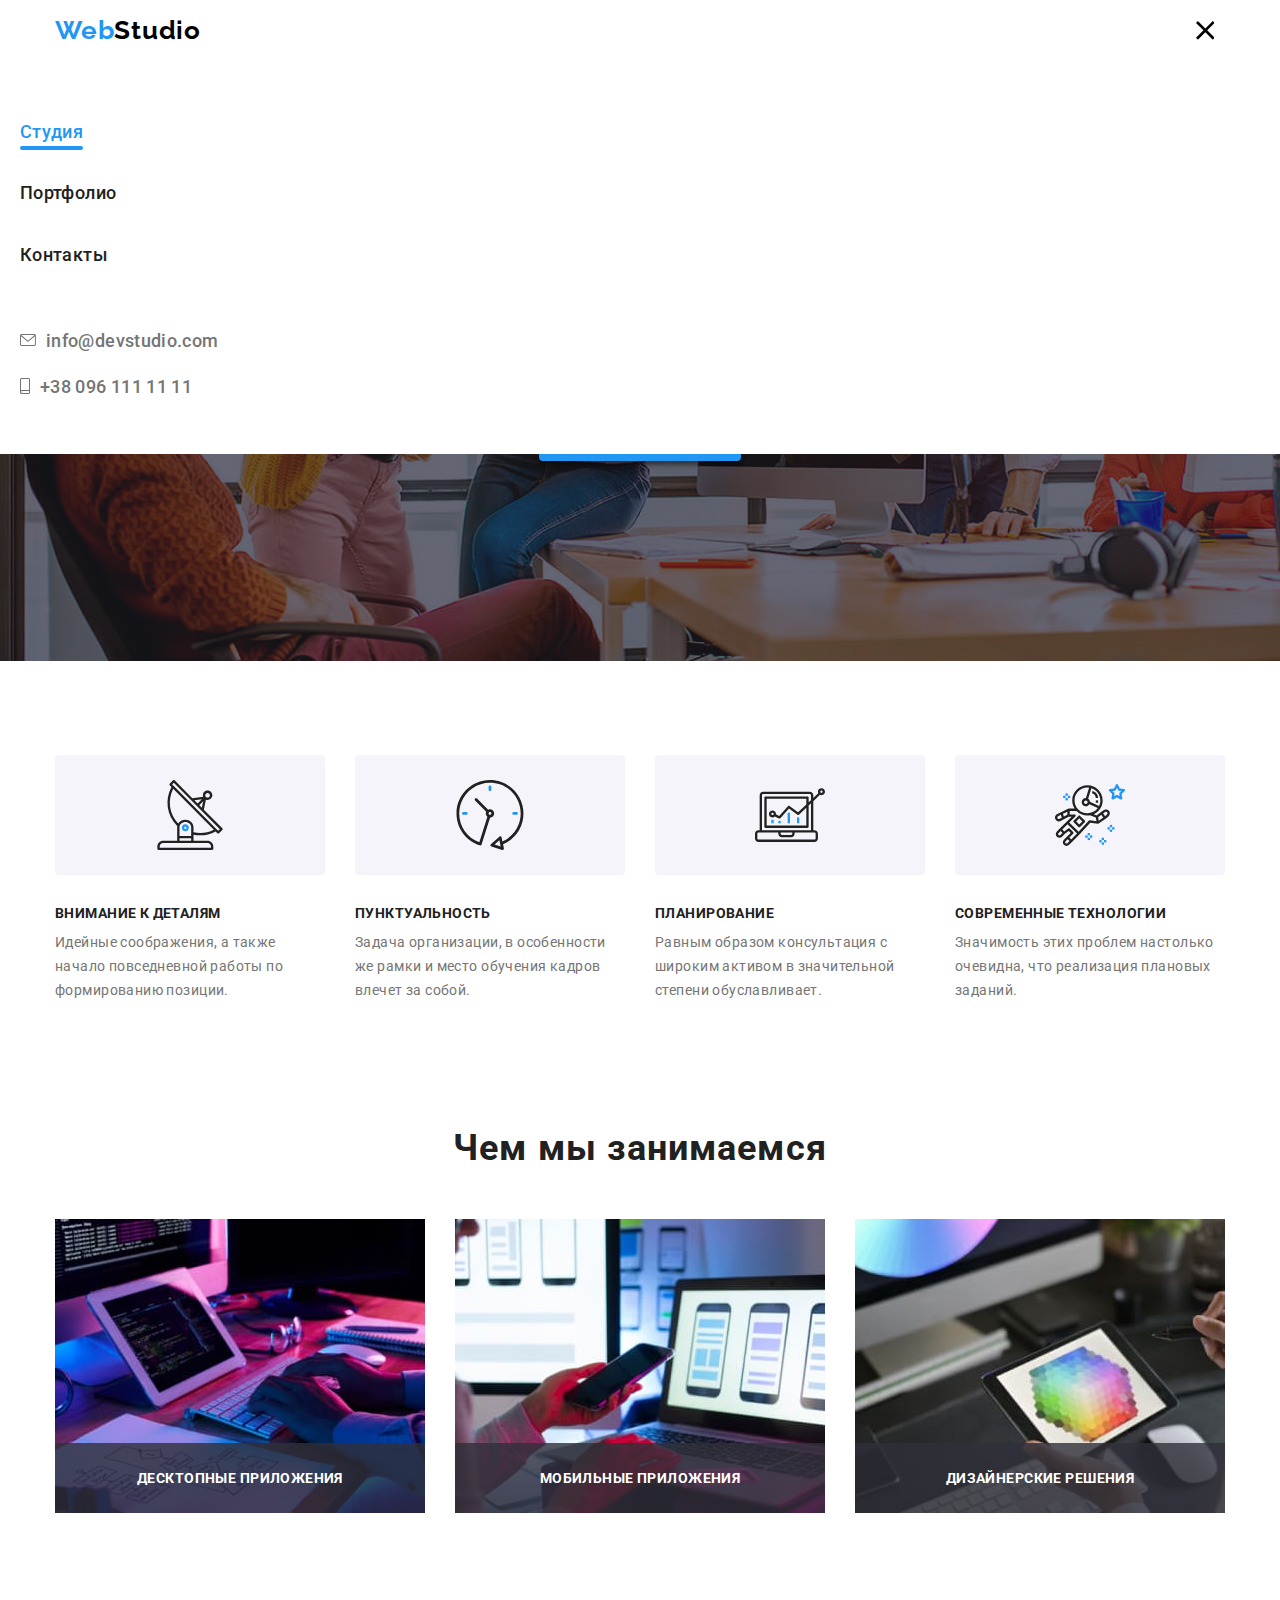
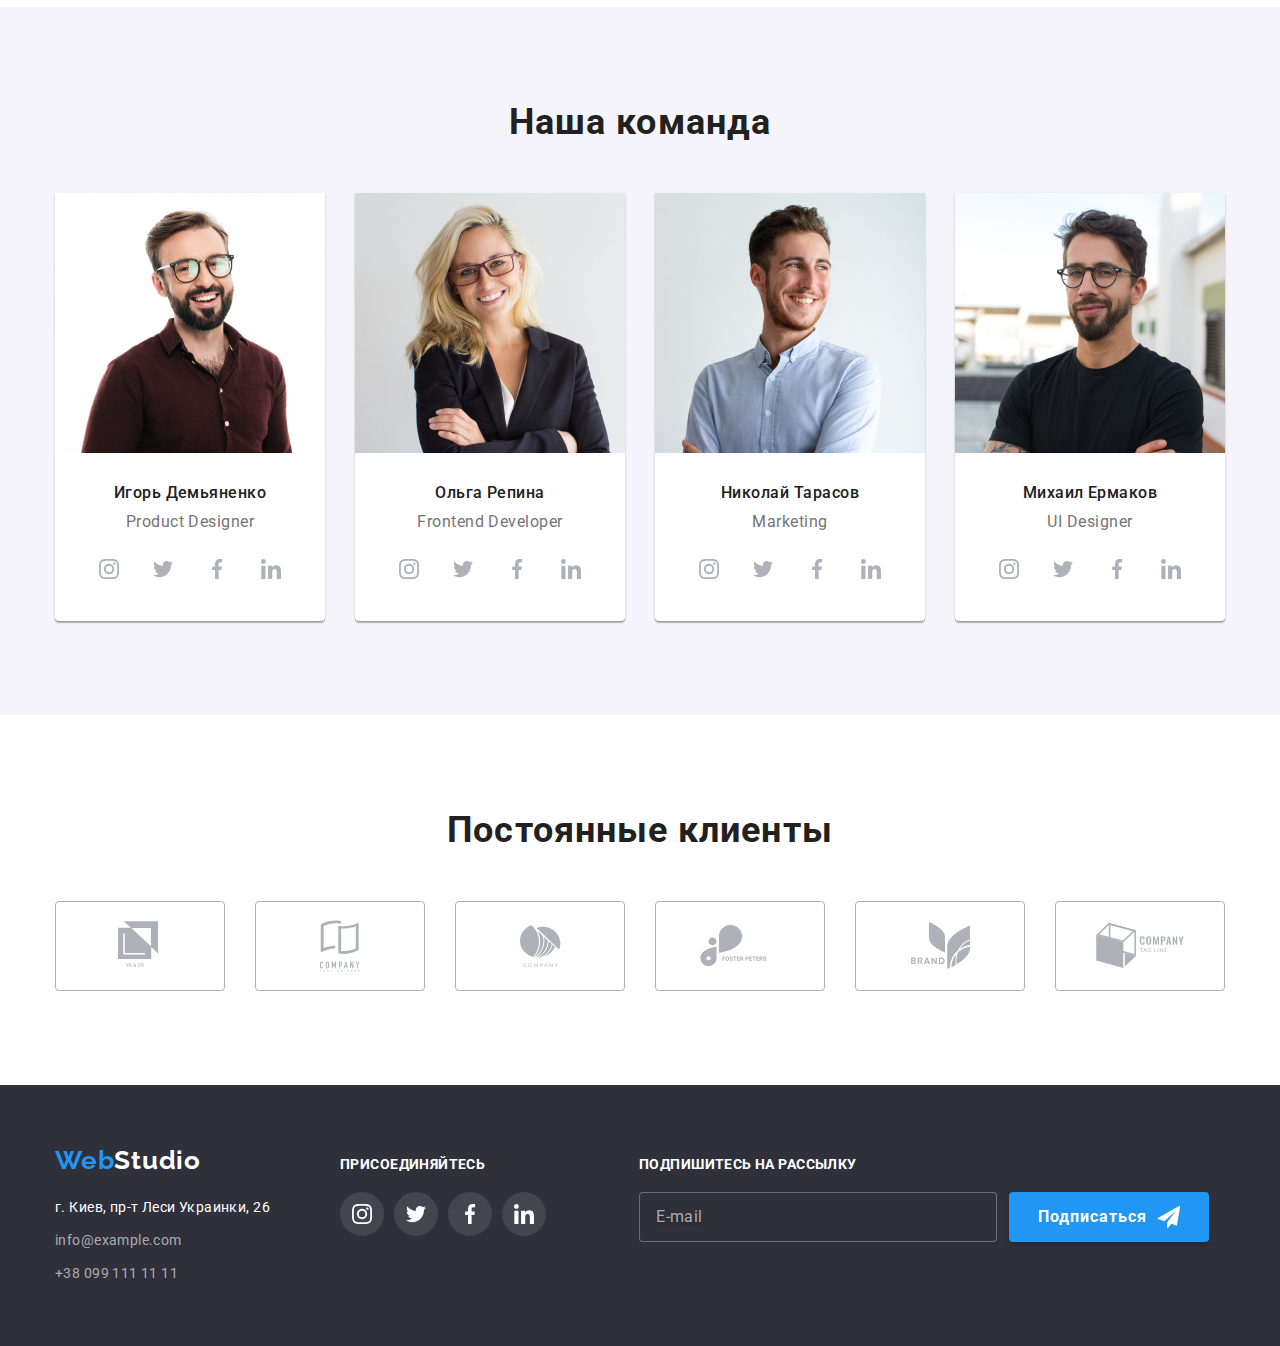
==== index.html @ 1962e3d7 "добавляет стили портфолио" ====
<!DOCTYPE html>
<html lang="ru">
<head>
    <meta charset="UTF-8">
    <meta name="viewport" content="width=device-width, initial-scale=1.0">
    <title>Студия</title>
    <link rel="stylesheet" href="https://cdnjs.cloudflare.com/ajax/libs/modern-normalize/1.0.0/modern-normalize.css">
    <link 
        href="https://fonts.googleapis.com/css2?family=Raleway:wght@700&family=Roboto:wght@400;500;700;900&display=swap" 
        rel="stylesheet">
    <link rel="stylesheet" href="./css/main.min.css">
</head>
<body>
    <!--HEADER-->
    <header class="header">
        <div class="container">
            <nav class="navigation">
                <a class="logo header__link link" href="./index.html" aria-label="WebStudio" lang="en">Web<span class="logo--reverse">Studio</span></a>
                <button type="button" class="header__menu-button is-open" aria-expanded="false" data-menu-button>
                    <svg class="menu-button__svg" aria-label="переключатель мобильного меню">
                        <use class="icon-menu" href="./images/svg/sprite.svg#icon-envelope"> </use>
                        <use class="icon-cross" href="./images/svg/sprite.svg#icon-vector"> </use>
                    </svg>
                </button>
                <div class="header__menu-container is-open" data-menu>
                    <ul class="navigation__list list">
                        <li class="navigation__list-item">
                            <a class="navigation__list-link header__link link active-page" href="./index.html">Студия</a>
                        </li>
                        <li class="navigation__list-item">
                            <a class="navigation__list-link header__link link" href="./portfolio.html">Портфолио</a>
                        </li>
                        <li class="navigation__list-item">
                            <a class="navigation__list-link header__link link" href="">Контакты</a>
                        </li>
                    </ul>
                    <ul class="contact-list list">
                        <li class="contact-list__item">
                            <a class="contact-list__link header__link link"                                    
                            href="mailto:info@devstudio.com"> 
                                <svg class="contact-list__svg contact-list__svg--envelope">
                                    <use href="./images/svg/sprite.svg#icon-envelope"> </use>
                                </svg> 
                            info@devstudio.com</a>  
                        </li>
                        <li class="contact-list__item">
                            <a class="contact-list__link header__link link" 
                            href="tel:+380961111111">
                                <svg class="contact-list__svg contact-list__svg--smartphone">
                                    <use href="./images/svg/sprite.svg#icon-smartphone"> </use>
                                </svg>
                            +38 096 111 11 11</a>
                        </li>
                    </ul>    
                </div>
            </nav>
       
        </div>           
    </header>
    <main>
        <!--HERO-->
        <section class="hero">
                <h1 class="hero__title">ЭФФЕКТИВНЫЕ РЕШЕНИЯ <br> ДЛЯ ВАШЕГО БИЗНЕСА</h1>
                <button class="modal-button" type="button" data-modal-open>Заказать услугу</button>
        </section>
        <!--COMPANY ADVANTAGES-->
        <section class="advantages">
            <div class="container">
                <h2 class="section-title visually-hidden">Преимущества компании</h2>
                <ul class="advantages__list list">
                    <li class="advantages__list-item">
                        <h3 class="advantages__list-subtitle advantages__list-subtitle--details">ВНИМАНИЕ К ДЕТАЛЯМ</h3>
                        <p class="advantages__list-description">Идейные соображения, а также начало повседневной работы по формированию позиции.</p>
                    </li>                          
                    <li class="advantages__list-item">
                        <h3 class="advantages__list-subtitle advantages__list-subtitle--punctuality">ПУНКТУАЛЬНОСТЬ</h3>
                        <p class="advantages__list-description">Задача организации, в особенности же рамки и место обучения кадров влечет за собой.</p>
                    </li>
                    <li class="advantages__list-item">
                        <h3 class="advantages__list-subtitle advantages__list-subtitle--planning">ПЛАНИРОВАНИЕ</h3>
                        <p class="advantages__list-description">Равным образом консультация с широким активом в значительной степени обуславливает.</p>
                    </li>
                    <li class="advantages__list-item">
                        <h3 class="advantages__list-subtitle advantages__list-subtitle--technologies">СОВРЕМЕННЫЕ ТЕХНОЛОГИИ</h3>
                        <p class="advantages__list-description">Значимость этих проблем настолько очевидна, что реализация плановых заданий.</p>
                    </li>
                </ul>
            </div>
        </section>
        <!--COMPANY SERVICES-->
        <section class="services">
            <div class="container">
                <h2 class="section-title">Чем мы занимаемся</h2>
                <ul class="services__list list">
                    <li class="services__list-item"> 
                        <img class="services__list-image" src="./images/services/service1.jpg" width="370" height="294" alt="руки разработчика, работающего за компьютером">
                        <div class="services__list-overlay">
                            <h3 class="services__list-overlay-title">Десктопные приложения</h3>
                        </div>
                    </li>
                    <li class="services__list-item">
                        <img class="services__list-image" src="./images/services/service2.jpg" width="370" height="294" alt="руки веб дизайнера пользовательских интерфейсов, работающего над приложением для смартфонов">
                        <div class="services__list-overlay">
                            <h3 class="services__list-overlay-title">Мобильные приложения</h3>
                        </div>
                    </li>
                    <li class="services__list-item">
                        <img class="services__list-image" src="./images/services/service3.jpg" width="370" height="294" alt="руки веб дизайнера, работающего с графикой">
                        <div class="services__list-overlay">
                            <h3 class="services__list-overlay-title">Дизайнерские решения</h3>
                        </div>
                    </li>
                </ul>
            </div>
        </section>
        <!--COMPANY TEAM-->
        <section class="team">
            <div class="container">
                <h2 class="section-title">Наша команда</h2>
                <ul class="team__list list">
                    <li class="team__list-item">
                        <picture>
                            <source srcset="./images/team/team-1-desktop.jpg 1x, ./images/team/team-1-desktop@2x.jpg 2x" media="(min-width: 1200px)">
                            <source srcset="./images/team/team-1-tablet.jpg 1x, ./images/team/team-1-tablet@2x.jpg 2x" media="(min-width: 768px)">
                            <source srcset="./images/team/team-1-mobile.jpg 1x, ./images/team/team-1-mobile@2x.jpg 2x" media="(min-width: 320px)">
                            <img src="./images/team/team-1-mobile.jpg" alt="фото продакт дизайнера" class="team__list-image">
                        </picture>                   
                        <div class="team__list-content">
                            <h3 class="team__list-subtitle">Игорь Демьяненко</h3>
                            <p class="team__list-description" lang="en">Product Designer</p>
                        <ul class="social-list list">
                            <li class="social-list__item">
                                <a class="social-list__link" href="">
                                    <svg class="social-list__svg">
                                        <use href="./images/svg/sprite.svg#icon-instagram"></use>
                                    </svg>
                                </a>
                            </li>
                            <li class="social-list__item">
                                <a class="social-list__link" href="">
                                    <svg class="social-list__svg">
                                        <use href="./images/svg/sprite.svg#icon-twitter"></use>
                                    </svg>
                                </a>
                            </li>
                            <li class="social-list__item">
                                <a class="social-list__link" href="">
                                    <svg class="social-list__svg">
                                        <use href="./images/svg/sprite.svg#icon-facebook"></use>
                                    </svg>
                                </a>
                            </li>
                            <li class="social-list__item">
                                <a class="social-list__link" href="">
                                    <svg class="social-list__svg">
                                        <use href="./images/svg/sprite.svg#icon-linkedin"></use>
                                    </svg>
                                </a>
                            </li>
                        </ul>
                        </div>
                    </li>
                    <li class="team__list-item">
                        <picture>
                            <source srcset="./images/team/team-2-desktop.jpg 1x, ./images/team/team-2-desktop@2x.jpg 2x" media="(min-width: 1200px)">
                            <source srcset="./images/team/team-2-tablet.jpg 1x, ./images/team/team-2-tablet@2x.jpg 2x" media="(min-width: 768px)">
                            <source srcset="./images/team/team-2-mobile.jpg 1x, ./images/team/team-2-mobile@2x.jpg 2x" media="(min-width: 320px)">
                            <img src="./images/team/team-2-mobile.jpg" alt="фото фронтенд разработчика" class="team__list-image">
                        </picture>
                        <div class="team__list-content">
                            <h3 class="team__list-subtitle">Ольга Репина</h3>
                            <p class="team__list-description" lang="en">Frontend Developer</p>
                            <ul class="social-list list">
                                <li class="social-list__item">
                                    <a class="social-list__link" href="">
                                        <svg class="social-list__svg">
                                            <use href="./images/svg/sprite.svg#icon-instagram"></use>
                                        </svg>
                                    </a>
                                </li>
                                <li class="social-list__item">
                                    <a class="social-list__link" href="">
                                        <svg class="social-list__svg">
                                            <use href="./images/svg/sprite.svg#icon-twitter"></use>
                                        </svg>
                                    </a>
                                </li>
                                <li class="social-list__item">
                                    <a class="social-list__link" href="">
                                        <svg class="social-list__svg">
                                            <use href="./images/svg/sprite.svg#icon-facebook"></use>
                                        </svg>
                                    </a>
                                </li>
                                <li class="social-list__item">
                                    <a class="social-list__link" href="">
                                        <svg class="social-list__svg">
                                            <use href="./images/svg/sprite.svg#icon-linkedin"></use>
                                        </svg>
                                    </a>
                                </li>
                            </ul>
                        </div>
                    </li>
                    <li class="team__list-item">
                        <picture>
                            <source srcset="./images/team/team-3-desktop.jpg 1x, ./images/team/team-3-desktop@2x.jpg 2x" media="(min-width: 1200px)">
                            <source srcset="./images/team/team-3-tablet.jpg 1x, ./images/team/team-3-tablet@2x.jpg 2x" media="(min-width: 768px)">
                            <source srcset="./images/team/team-3-mobile.jpg 1x, ./images/team/team-3-mobile@2x.jpg 2x" media="(min-width: 320px)">
                            <img src="./images/team/team-3-mobile.jpg" alt="фото маркетолога" class="team__list-image">
                        </picture>
                        <div class="team__list-content">
                            <h3 class="team__list-subtitle">Николай Тарасов</h3>
                            <p class="team__list-description" lang="en">Marketing</p>
                            <ul class="social-list list">
                                <li class="social-list__item">
                                    <a class="social-list__link" href="">
                                        <svg class="social-list__svg">
                                            <use href="./images/svg/sprite.svg#icon-instagram"></use>
                                        </svg>
                                    </a>
                                </li>
                                <li class="social-list__item">
                                    <a class="social-list__link" href="">
                                        <svg class="social-list__svg">
                                            <use href="./images/svg/sprite.svg#icon-twitter"></use>
                                        </svg>
                                    </a>
                                </li>
                                <li class="social-list__item">
                                    <a class="social-list__link" href="">
                                        <svg class="social-list__svg">
                                            <use href="./images/svg/sprite.svg#icon-facebook"></use>
                                        </svg>
                                    </a>
                                </li>
                                <li class="social-list__item">
                                    <a class="social-list__link" href="">
                                        <svg class="social-list__svg">
                                            <use href="./images/svg/sprite.svg#icon-linkedin"></use>
                                        </svg>
                                    </a>
                                </li>
                            </ul>
                    </div>
                    </li>
                    <li class="team__list-item">
                        <picture>
                            <source srcset="./images/team/team-4-desktop.jpg 1x, ./images/team/team-4-desktop@2x.jpg 2x" media="(min-width: 1200px)">
                            <source srcset="./images/team/team-4-tablet.jpg 1x, ./images/team/team-4-tablet@2x.jpg 2x" media="(min-width: 768px)">
                            <source srcset="./images/team/team-4-mobile.jpg 1x, ./images/team/team-4-mobile@2x.jpg 2x" media="(min-width: 320px)">
                            <img src="./images/team/team-4-mobile.jpg" alt="фото дизайнера пользовательских интерфейсов" class="team__list-image">
                        </picture>
                        <div class="team__list-content">
                            <h3 class="team__list-subtitle">Михаил Ермаков</h3>
                            <p class="team__list-description" lang="en">UI Designer</p>
                            <ul class="social-list list">
                                <li class="social-list__item">
                                    <a class="social-list__link" href="">
                                        <svg class="social-list__svg">
                                            <use href="./images/svg/sprite.svg#icon-instagram"></use>
                                        </svg>
                                    </a>
                                </li>
                                <li class="social-list__item">
                                    <a class="social-list__link" href="">
                                        <svg class="social-list__svg">
                                            <use href="./images/svg/sprite.svg#icon-twitter"></use>
                                        </svg>
                                    </a>
                                </li>
                                <li class="social-list__item">
                                    <a class="social-list__link" href="">
                                        <svg class="social-list__svg">
                                            <use href="./images/svg/sprite.svg#icon-facebook"></use>
                                        </svg>
                                    </a>
                                </li>
                                <li class="social-list__item">
                                    <a class="social-list__link" href="">
                                        <svg class="social-list__svg">
                                            <use href="./images/svg/sprite.svg#icon-linkedin"></use>
                                        </svg>
                                    </a>
                                </li>
                            </ul>
                        </div>
                    </li>
                </ul>
            </div>      
        </section>
        <section class="clients">
            <div class="container">
                <h2 class="section-title">Постоянные клиенты</h2>
                <ul class="clients__list list">
                    <li class="clients__list-item">
                        <a class="clients__list-link" href="">
                            <svg class="clients__list-svg clients__list-svg--logo-1">
                                <use href="./images/svg/sprite.svg#icon-logo-1"></use>
                            </svg>
                        </a>
                    </li>
                    <li class="clients__list-item">
                        <a class="clients__list-link" href="">
                            <svg class="clients__list-svg clients__list-svg--logo-2">
                                <use href="./images/svg/sprite.svg#icon-logo-2"></use>
                            </svg>
                        </a>
                    </li>
                    <li class="clients__list-item">
                        <a class="clients__list-link" href="">
                            <svg class="clients__list-svg clients__list-svg--logo-3">
                                <use href="./images/svg/sprite.svg#icon-logo-3"></use>
                            </svg>
                        </a>
                    </li>
                    <li class="clients__list-item">
                        <a class="clients__list-link" href="">
                            <svg class="clients__list-svg clients__list-svg--logo-4">
                                <use href="./images/svg/sprite.svg#icon-logo-4"></use>
                            </svg>
                        </a>
                    </li>
                    <li class="clients__list-item">
                        <a class="clients__list-link" href="">
                            <svg class="clients__list-svg clients__list-svg--logo-5">
                                <use href="./images/svg/sprite.svg#icon-logo-5"></use>
                            </svg>
                        </a>
                    </li>
                    <li class="clients__list-item">
                        <a class="clients__list-link" href="">
                            <svg class="clients__list-svg clients__list-svg--logo-6">
                                <use href="./images/svg/sprite.svg#icon-logo-6"></use>
                            </svg>
                        </a>
                    </li>
                </ul>
            </div>
        </section>
    </main>
    <!--FOOTER-->
    <footer class="footer">
        <div class="container">
            <div class="tablet-wrapper">
                <div class="address-wrapper"> 
                    <a class="logo link" href="./index.html" aria-label="WebStudio" lang="en">Web<span class="logo--reverse">Studio</span></a>
                    <address class="address">
                        <a class="address__item address__item--place link" href="https://goo.gl/maps/fexX8swV8cYwK8N79" target="blank">г. Киев, пр-т Леси Украинки, 26</a>
                        <a class="address__item address__item--contact link" href="mailto:info@example.com">info@example.com</a>
                        <a class="address__item address__item--contact link" href="+380991111111">+38 099 111 11 11</a>
                    </address>
                </div>
                <div class="join-us">
                    <b class="join-us__slogan">Присоединяйтесь</b>
                    <ul class="social-list list">
                        <li class="social-list__item">
                            <a class="social-list__link" href="">
                                <svg class="social-list__svg">
                                    <use href="./images/svg/sprite.svg#icon-instagram"></use>
                                </svg>
                            </a>
                        </li>
                        <li class="social-list__item">
                            <a class="social-list__link" href="">
                                <svg class="social-list__svg">
                                    <use href="./images/svg/sprite.svg#icon-twitter"></use>
                                </svg>
                            </a>
                        </li>
                        <li class="social-list__item">
                                <a class="social-list__link" href="">
                                    <svg class="social-list__svg">
                                        <use href="./images/svg/sprite.svg#icon-facebook"></use>
                                    </svg>
                                </a>
                        </li>
                        <li class="social-list__item">
                            <a class="social-list__link" href="">
                                <svg class="social-list__svg">
                                    <use href="./images/svg/sprite.svg#icon-linkedin"></use>
                                </svg>
                            </a>
                        </li>
                    </ul>
                </div>
            </div>
            <div class="submit">
                <b class="submit__slogan">Подпишитесь на рассылку</b>
                <form class="submit__form" action="#">
                    <input class="submit__email" type="email" name="user-email" placeholder="E-mail">
                    <button class="submit__button" type="submit">Подписаться
                            <svg class="submit__svg">
                                <use href="./images/svg/sprite.svg#icon-send"></use>
                            </svg>
                    </button>
                </form>
            </div>
        </div>
    </footer>

    <!--MODAL-->
    <div class="backdrop is-hidden" data-modal>
        <div class="modal">
            <button type="button" class="close-button" data-modal-close>
                <svg class="close-button__svg"> 
                    <use href="./images/svg/sprite.svg#icon-vector"> </use>
                </svg>
            </button>
            <div class="modal-wrapper">
                <h2 class="modal-slogan">Оставьте свои данные, мы вам перезвоним</h2>
                <form action="#" method="GET" class="modal-form">
                    <label class="modal-form__label" for="name">Имя</label>
                    <div class="modal-form__container">
                        <input class="modal-form__input" type="text" name="user-name" id="name" minlength="2">
                         <svg class="modal-form__svg">
                            <use href="./images/svg/sprite.svg#icon-person-black"></use>
                        </svg>
                    </div>
    
                    <label class="modal-form__label" for="tel">Телефон</label>
                    <div class="modal-form__container">
                        <input class="modal-form__input" type="tel" name="user-phone" id="tel">
                        <svg class="modal-form__svg">
                            <use href="./images/svg/sprite.svg#icon-phone-black"></use>
                        </svg>
                    </div>
    
                    <label class="modal-form__label" for="email">Почта</label>
                    <div class="modal-form__container">
                        <input class="modal-form__input" type="email" name="user-email" id="email">
                        <svg class="modal-form__svg">
                            <use href="./images/svg/sprite.svg#icon-email-black"></use>
                        </svg>
                    </div>   
    
                    <label class="modal-form__label" for="comment">Комментарий</label>
                    <textarea class="modal-form__comment" name="user-comment" id="comment" placeholder="Введите текст"></textarea>
                   
                    <div class="modal-form__policy">
                        <input class="modal-form__checkbox visually-hidden" type="checkbox" name="user-policy" value="accept-policy" id="accept-policy">
                        <label class="modal-form__checkbox-label" for="accept-policy">Соглашаюсь с рассылкой и принимаю <a class="modal-form__conditions" href="">Условия договора</a></label>
                        <button class="modal-button" type="submit">Отправить</button>
                    </div>
                </form>    
            </div>         
        </div>
    </div>
    <script src="./js/modal.js"></script>
    <script src="./js/menu.js"></script>
</body>
</html>
---- css/main.min.css ----
.social-list,.social-list__link,.close-button,.services__list-overlay,.clients__list,.clients__list-link{display:-webkit-box;display:-ms-flexbox;display:flex;-webkit-box-pack:center;-ms-flex-pack:center;justify-content:center}*,*::before,*::after{margin:0;padding:0}body{font-family:'Roboto', sans-serif}.list{list-style:none}.link{text-decoration:none}.address{font-style:normal}img{display:block;max-width:100%;height:auto}.container{padding:0 15px;margin:0 auto}@media screen and (min-width: 480px){.container{width:480px}}@media screen and (min-width: 768px){.container{width:768px}}@media screen and (min-width: 1200px){.container{width:1200px}}.visually-hidden{position:absolute !important;clip:rect(1px 1px 1px 1px);clip:rect(1px, 1px, 1px, 1px);padding:0 !important;border:0 !important;height:1px !important;width:1px !important;overflow:hidden}.logo{display:block;font-family:"Raleway",sans-serif;font-style:normal;font-weight:700;font-size:26px;line-height:1.192;letter-spacing:.03em;color:#2196F3}.header .logo{margin-right:93px}.header .logo--reverse{color:#000}.footer .logo{margin-bottom:20px}.footer .logo--reverse{color:#fff}.section-title{margin-bottom:50px;font-weight:700;font-size:28px;line-height:1.178;letter-spacing:.03em;text-align:center;color:#212121}@media screen and (min-width: 1200px){.section-title{font-weight:700;font-size:36px;line-height:1.167;letter-spacing:.03em}}.header{position:relative}.header__link{padding:15px 0}.navigation{display:-webkit-box;display:-ms-flexbox;display:flex;-ms-flex-line-pack:center;align-content:center;-webkit-box-pack:justify;-ms-flex-pack:justify;justify-content:space-between}.navigation__list{display:block;margin-right:auto;margin-left:auto;width:480 px;margin-bottom:60px}.navigation__list-link{font-weight:500;font-size:18px;line-height:1.167;letter-spacing:.02em;color:#212121;-webkit-transition:color 250ms cubic-bezier(0.4, 0, 0.2, 1);transition:color 250ms cubic-bezier(0.4, 0, 0.2, 1)}.navigation__list-link:hover,.navigation__list-link:focus{color:#2196F3}.navigation__list-item:not(:last-child){margin-bottom:40px}.header__menu-button{display:-webkit-inline-box;display:-ms-inline-flexbox;display:inline-flex;-ms-flex-item-align:center;align-self:center;-webkit-box-align:center;-ms-flex-align:center;align-items:center;-webkit-box-pack:center;-ms-flex-pack:center;justify-content:center;width:40px;height:40px;border:none;background-color:#fff;cursor:pointer}.menu-button__svg{width:18.67px;height:18.67px;fill:#000}.header__menu-button:focus .menu-button__svg,.header__menu-button:hover .menu-button__svg{fill:#2196F3}.header__menu-button .icon-cross{display:none}.header__menu-button.is-open .icon-cross{display:block}.header__menu-button.is-open .icon-menu{display:none}.header__menu-container{display:none;position:absolute;top:100%;left:0;padding:60px 20px;width:100%;height:393px;background-color:#fff}.header__menu-container.is-open{display:block}.active-page{position:relative;color:#2196F3}.header .active-page{padding-bottom:8px}.active-page::after{position:absolute;bottom:0;content:"";display:block;-ms-flex-item-align:center;-ms-grid-row-align:center;align-self:center;width:100%;height:4px;background-color:#2196F3;border-radius:4px}.contact-list__link{display:-webkit-box;display:-ms-flexbox;display:flex;-webkit-box-align:center;-ms-flex-align:center;align-items:center;height:16px;font-weight:500;font-size:18px;line-height:1.167;letter-spacing:.02em;color:#757575;-webkit-transition:color 250ms cubic-bezier(0.4, 0, 0.2, 1);transition:color 250ms cubic-bezier(0.4, 0, 0.2, 1)}.contact-list__link:hover,.contact-list__link:focus{color:#2196F3}.contact-list__svg{margin-right:10px;fill:#757575;-webkit-transition:fill 250ms cubic-bezier(0.4, 0, 0.2, 1);transition:fill 250ms cubic-bezier(0.4, 0, 0.2, 1)}.contact-list-link:hover .contact-list__svg,.contact-list-link:focus .contact-list__svg{fill:#2196F3}.contact-list__svg--envelope{width:16px;height:12px}.contact-list__svg--smartphone{width:10px;height:16px}.contact-list__item:not(:last-child){margin-bottom:16px}.footer{padding:60px 0;min-height:603px;background-color:#2F303A}.address__item{display:block}.address__item:not(:last-child){margin-bottom:9px}.address__item--place{margin-bottom:9px;font-weight:400;font-size:14px;line-height:1.714;letter-spacing:.03em;color:#fff;-webkit-transition:color 250ms cubic-bezier(0.4, 0, 0.2, 1);transition:color 250ms cubic-bezier(0.4, 0, 0.2, 1)}.address__item--place:hover,.address__item--place:focus{color:#2196F3}.address__item--contact{font-weight:400;font-size:14px;line-height:1.714;letter-spacing:.03em;color:rgba(255,255,255,0.6);-webkit-transition:color 250ms cubic-bezier(0.4, 0, 0.2, 1);transition:color 250ms cubic-bezier(0.4, 0, 0.2, 1)}.address__item--contact:hover,.address__item--contact:focus{color:#2196F3}.address-wrapper{-ms-flex-line-pack:center;align-content:center;margin:0 auto}.join-us{width:206px;height:80px;margin:0 auto}.join-us__slogan,.submit__slogan{display:block;margin-bottom:20px;font-weight:700;font-size:14px;line-height:1.143;letter-spacing:.03em;text-transform:uppercase;color:#fff}.submit__email{width:358px;height:50px;margin-bottom:20px;padding:15px 16px;border:1px solid rgba(255,255,255,0.3);border-radius:4px;background-color:#2F303A;color:#fff}.submit__button{display:-webkit-box;display:-ms-flexbox;display:flex;-webkit-box-align:center;-ms-flex-align:center;align-items:center;width:200px;height:50px;padding:10px 29px;background:#2196F3;border:none;-webkit-box-shadow:0px 4px 4px rgba(0,0,0,0.15);box-shadow:0px 4px 4px rgba(0,0,0,0.15);border-radius:4px;font-weight:700;font-size:16px;line-height:1.875;letter-spacing:.06em;color:#fff;cursor:pointer}.submit__svg{margin-left:10px;width:24px;height:24px;fill:#fff}.submit__form input::-webkit-input-placeholder{font-weight:400;font-size:16px;line-height:1.25;letter-spacing:.03em;color:rgba(255,255,255,0.6);text-shadow:0px 4px 4px rgba(0,0,0,0.25);width:100%}.submit__form input:-ms-input-placeholder{font-weight:400;font-size:16px;line-height:1.25;letter-spacing:.03em;color:rgba(255,255,255,0.6);text-shadow:0px 4px 4px rgba(0,0,0,0.25);width:100%}.submit__form input::-ms-input-placeholder{font-weight:400;font-size:16px;line-height:1.25;letter-spacing:.03em;color:rgba(255,255,255,0.6);text-shadow:0px 4px 4px rgba(0,0,0,0.25);width:100%}.submit__form input::placeholder{font-weight:400;font-size:16px;line-height:1.25;letter-spacing:.03em;color:rgba(255,255,255,0.6);text-shadow:0px 4px 4px rgba(0,0,0,0.25);width:100%}@media screen and (max-width: 767px){.address{margin-bottom:60px}.join-us{margin-bottom:60px}}@media screen and (min-width: 768px){.tablet-wrapper{display:-webkit-box;display:-ms-flexbox;display:flex;-webkit-box-align:baseline;-ms-flex-align:baseline;align-items:baseline}.footer{min-height:463px}}@media screen and (max-width: 1119px){.footer{text-align:center}.tablet-wrapper{margin-bottom:60px}.address-wrapper{margin-right:165px}.join-us__slogan,.submit__slogan{text-align:center}.submit{margin:0 auto}.submit__button{margin:0 auto}}@media screen and (min-width: 1200px){.footer .container{display:-webkit-box;display:-ms-flexbox;display:flex;-ms-flex-wrap:wrap;flex-wrap:wrap;-webkit-box-align:baseline;-ms-flex-align:baseline;align-items:baseline}.address-wrapper{margin-right:70px}.join-us{margin-right:93px}.submit__form{display:-webkit-box;display:-ms-flexbox;display:flex}.submit__email{margin-right:12px}.footer{min-height:252px}}.social-list__item:not(:last-child){margin-right:10px}.social-list__link{-webkit-box-align:center;-ms-flex-align:center;align-items:center;width:44px;height:44px;border-radius:50%;-webkit-transition:background-color 250ms cubic-bezier(0.4, 0, 0.2, 1);transition:background-color 250ms cubic-bezier(0.4, 0, 0.2, 1)}.footer .social-list__link{background-color:rgba(255,255,255,0.1)}.social-list__link:hover,.social-list__link:focus{background-color:#2196F3}.social-list__svg{width:20px;height:20px;fill:#AFB1B8;-webkit-transition:fill 250ms cubic-bezier(0.4, 0, 0.2, 1);transition:fill 250ms cubic-bezier(0.4, 0, 0.2, 1)}.footer .social-list__svg{fill:#fff}.social-list__link:hover .social-list__svg,.social-list__link:focus .social-list__svg{fill:#fff}.modal-button{display:inline-block;padding:10px 32px;min-width:200px;font-weight:700;font-size:16px;line-height:1.875;letter-spacing:.06em;color:#fff;background:#2196F3;border:none;border-radius:4px;cursor:pointer}.hero .modal-button{-webkit-box-shadow:0px 4px 4px rgba(0,0,0,0.25),0px 4px 4px rgba(0,0,0,0.25);box-shadow:0px 4px 4px rgba(0,0,0,0.25),0px 4px 4px rgba(0,0,0,0.25)}.modal-form__policy .modal-button{-webkit-box-shadow:0px 4px 4px rgba(0,0,0,0.15);box-shadow:0px 4px 4px rgba(0,0,0,0.15)}.backdrop{position:fixed;top:0;left:0;width:100%;height:100%;background-color:rgba(0,0,0,0.2);-webkit-transition:opacity 500ms cubic-bezier(0.4, 0, 0.2, 1),visibility 500ms cubic-bezier(0.4, 0, 0.2, 1);transition:opacity 500ms cubic-bezier(0.4, 0, 0.2, 1),visibility 500ms cubic-bezier(0.4, 0, 0.2, 1)}.is-hidden{opacity:0;visibility:hidden;pointer-events:none}.modal{position:absolute;top:50%;left:50%;-webkit-transform:translate(-50%, -50%) scale(1);transform:translate(-50%, -50%) scale(1);width:450px;height:609px;background-color:#fff;border-radius:4px;-webkit-box-shadow:0px 1px 3px rgba(0,0,0,0.12),0px 1px 1px rgba(0,0,0,0.14),0px 2px 1px rgba(0,0,0,0.2);box-shadow:0px 1px 3px rgba(0,0,0,0.12),0px 1px 1px rgba(0,0,0,0.14),0px 2px 1px rgba(0,0,0,0.2);-webkit-transition:-webkit-transform 500ms cubic-bezier(0.4, 0, 0.2, 1);transition:-webkit-transform 500ms cubic-bezier(0.4, 0, 0.2, 1);transition:transform 500ms cubic-bezier(0.4, 0, 0.2, 1);transition:transform 500ms cubic-bezier(0.4, 0, 0.2, 1), -webkit-transform 500ms cubic-bezier(0.4, 0, 0.2, 1)}.is-hidden .modal{-webkit-transform:translate(-50%, -50%) scale(0.5);transform:translate(-50%, -50%) scale(0.5)}.modal-slogan{display:block;text-align:center;margin-bottom:12px;font-weight:700;font-size:20px;line-height:1.15;letter-spacing:.03em;color:#212121}.close-button{position:absolute;top:8px;right:8px;-webkit-box-align:center;-ms-flex-align:center;align-items:center;width:30px;height:30px;border-radius:50%;border:1px solid rgba(0,0,0,0.1);background-color:#fff;cursor:pointer}.close-button__svg{width:11px;height:11px;-webkit-transition:fill 250ms cubic-bezier(0.4, 0, 0.2, 1);transition:fill 250ms cubic-bezier(0.4, 0, 0.2, 1)}.close-button:focus .close-button__svg,.close-button:hover .close-button__svg{fill:#2196F3}.modal-wrapper{padding:40px 40px}.modal-form__label{display:block;margin-bottom:4px;font-weight:400;font-size:12px;line-height:1.167;letter-spacing:.01em;color:#757575}.modal-form__input{padding-left:42px;width:100%;height:40px;border:1px solid rgba(33,33,33,0.2);border-radius:4px;cursor:pointer;-webkit-transition:outline 250ms cubic-bezier(0.4, 0, 0.2, 1),border-color 250ms cubic-bezier(0.4, 0, 0.2, 1);transition:outline 250ms cubic-bezier(0.4, 0, 0.2, 1),border-color 250ms cubic-bezier(0.4, 0, 0.2, 1)}.modal-form__input:focus{outline:none;border-color:#2196F3}.modal-form__svg{position:absolute;top:11px;left:12px;width:18px;height:18px;-webkit-transition:fill 250ms cubic-bezier(0.4, 0, 0.2, 1);transition:fill 250ms cubic-bezier(0.4, 0, 0.2, 1)}.modal-form__input:focus+.modal-form__svg{fill:#2196F3}.modal-form__container{position:relative}.modal-form__container:not(:last-child){margin-bottom:10px}.modal-form__comment{width:100%;height:120px;padding:12px 16px;margin-bottom:20px;resize:none;border:1px solid rgba(33,33,33,0.2);border-radius:4px;cursor:pointer;-webkit-transition:outline 250ms cubic-bezier(0.4, 0, 0.2, 1),border-color 250ms cubic-bezier(0.4, 0, 0.2, 1);transition:outline 250ms cubic-bezier(0.4, 0, 0.2, 1),border-color 250ms cubic-bezier(0.4, 0, 0.2, 1)}.modal-form__comment:focus{outline:none;border-color:#2196F3}.modal-form__conditions{color:#2196F3}.modal-form__policy{display:block;text-align:center}.modal-form__checkbox-label{display:inline-block;margin-bottom:30px;font-weight:400;font-size:12px;line-height:1.167;letter-spacing:.03em;color:#757575}.modal-form__checkbox-label::before{display:inline-block;vertical-align:middle;margin-right:8px;content:"";width:16px;height:15px;border:2px solid #000;border-radius:3px;outline:none}.modal-form__checkbox:checked+.modal-form__checkbox-label::before{background-image:url(../images/svg/check.svg);background-repeat:no-repeat;background-color:#2196F3;background-size:100%;border:none}.modal-form textarea::-webkit-input-placeholder{font-weight:400;font-size:13px;line-height:1.143;letter-spacing:.01em;color:rgba(117,117,117,0.5)}.modal-form textarea:-ms-input-placeholder{font-weight:400;font-size:13px;line-height:1.143;letter-spacing:.01em;color:rgba(117,117,117,0.5)}.modal-form textarea::-ms-input-placeholder{font-weight:400;font-size:13px;line-height:1.143;letter-spacing:.01em;color:rgba(117,117,117,0.5)}.modal-form textarea::placeholder{font-weight:400;font-size:13px;line-height:1.143;letter-spacing:.01em;color:rgba(117,117,117,0.5)}@media screen and (min-width: 1200px){.modal{width:528px;height:581px}.modal-form__checkbox-label{font-weight:400;font-size:14px;line-height:1.714;letter-spacing:.03em}}.hero{width:480px;height:400px;margin:0 auto;padding:118px 0;text-align:center;background-image:-webkit-gradient(linear, left top, left bottom, from(rgba(47,48,58,0.4)), to(rgba(47,48,58,0.4))),url(../images/hero/bg-mobile.jpg);background-image:linear-gradient(rgba(47,48,58,0.4), rgba(47,48,58,0.4)),url(../images/hero/bg-mobile.jpg);background-repeat:no-repeat;background-color:#C4C4C4}.hero__title{margin-bottom:30px;min-width:360px;font-weight:900;font-size:26px;line-height:1.615;letter-spacing:.06em;text-transform:uppercase;color:#fff}@media screen and (min-width: 768px){.hero{width:768px;background-image:-webkit-gradient(linear, left top, left bottom, from(rgba(47,48,58,0.4)), to(rgba(47,48,58,0.4))),url(../images/hero/bg-tablet.jpg);background-image:linear-gradient(rgba(47,48,58,0.4), rgba(47,48,58,0.4)),url(../images/hero/bg-tablet.jpg)}}@media screen and (min-width: 1200px){.hero{width:100%;height:600px;padding:200px 0;background-image:-webkit-gradient(linear, left top, left bottom, from(rgba(47,48,58,0.4)), to(rgba(47,48,58,0.4))),url(../images/hero/bg-desktop.jpg);background-image:linear-gradient(rgba(47,48,58,0.4), rgba(47,48,58,0.4)),url(../images/hero/bg-desktop.jpg)}.hero__title{min-width:696px;font-weight:900;font-size:44px;line-height:1.364;letter-spacing:.06em;text-transform:uppercase;color:#fff}}.advantages{padding:60px 0}.advantages__list-description{font-weight:400;font-size:14px;line-height:1.714;letter-spacing:.03em;color:#757575}.advantages__list-item{width:450px}.advantages__list-item:not(:last-child){margin-bottom:30px}.advantages__list-subtitle{margin-bottom:10px;font-weight:700;font-size:14px;line-height:1.143;letter-spacing:.03em;text-transform:uppercase;color:#212121}.advantages__list-subtitle::before{display:block;content:"";width:100%;height:120px;background-color:#F5F4FA;margin-bottom:30px;border-radius:4px}.advantages__list-subtitle--details::before{background-image:url(../images/svg/antenna.svg);background-repeat:no-repeat;background-position:center;background-size:70px 70px}.advantages__list-subtitle--punctuality::before{background-image:url(../images/svg/clock.svg);background-repeat:no-repeat;background-position:center;background-size:70px 70px}.advantages__list-subtitle--planning::before{background-image:url(../images/svg/diagram.svg);background-repeat:no-repeat;background-position:center;background-size:70px 70px}.advantages__list-subtitle--technologies::before{background-image:url(../images/svg/astronaut.svg);background-repeat:no-repeat;background-position:center;background-size:70px 70px}@media screen and (max-width: 767px){.advantages__list-item:not(:last-child){margin-bottom:30px}.advantages__list-subtitle{text-align:center}}@media screen and (min-width: 768px){.advantages__list{display:-webkit-box;display:-ms-flexbox;display:flex;-ms-flex-wrap:wrap;flex-wrap:wrap}}@media screen and (max-width: 1199px){.advantages__list-item:nth-child(2n){margin-right:30px}.advantages__list-item:nth-child(-n+2){margin-bottom:30px}}@media screen and (min-width: 1200px){.advantages{padding:94px 0}.advantages__list-item{width:270px}.advantages__list-item:not(:last-child){margin-right:30px}}.services{display:none;padding-bottom:94px}.services__list{display:-webkit-box;display:-ms-flexbox;display:flex}.services__list-item{position:relative}.services__list-item:not(:last-child){margin-right:30px}.services__list-overlay{position:absolute;bottom:0;left:0;padding:27px 27px;width:370px;height:70px;background:rgba(47,48,58,0.8)}.services__list-overlay-title{font-weight:700;font-size:14px;line-height:1.143;letter-spacing:.03em;color:#fff;text-transform:uppercase}@media screen and (min-width: 1200px){.services{display:block}}.team{padding:60px 0;background:#F5F4FA}.team__list-item{width:450px;height:622px;background-color:#fff;-webkit-box-shadow:0px 1px 3px rgba(0,0,0,0.12),0px 1px 1px rgba(0,0,0,0.14),0px 2px 1px rgba(0,0,0,0.2);box-shadow:0px 1px 3px rgba(0,0,0,0.12),0px 1px 1px rgba(0,0,0,0.14),0px 2px 1px rgba(0,0,0,0.2);border-radius:0px 0px 4px 4px}.team__list-content{padding:30px 20px;text-align:center}.team__list-subtitle{margin-bottom:10px;font-weight:500;font-size:16px;line-height:1.188;letter-spacing:.03em;color:#212121}.team__list-description{font-weight:400;font-size:16px;line-height:1.188;letter-spacing:.03em;color:#757575;margin-bottom:16px}.team__list-image{width:100%}@media screen and (max-width: 767px){.team__list-item:not(:last-child){margin-bottom:30px}}@media screen and (min-width: 768px){.team__list{display:-webkit-box;display:-ms-flexbox;display:flex;-ms-flex-wrap:wrap;flex-wrap:wrap}.team__list-item{width:354px;height:536px}}@media screen and (max-width: 1199px){.team__list-item:nth-child(2n){margin-right:30px}.team__list-item:nth-child(-n+2){margin-bottom:30px}}@media screen and (min-width: 1200px){.team{padding:94px 0}.team__list-item{width:270px;height:428px}.team__list-item:not(:last-child){margin-right:30px}}.clients{padding:60px 0}.clients__list{-ms-flex-wrap:wrap;flex-wrap:wrap}.clients__list-link{-webkit-box-align:center;-ms-flex-align:center;align-items:center;width:210px;height:90px;border:1px solid #AFB1B8;border-radius:4px;-webkit-transition:border-color 250ms cubic-bezier(0.4, 0, 0.2, 1);transition:border-color 250ms cubic-bezier(0.4, 0, 0.2, 1)}.clients__list-link:hover,.clients__list-link:focus{border-color:#2196F3}.clients__list-svg{fill:#AFB1B8;-webkit-transition:fill 250ms cubic-bezier(0.4, 0, 0.2, 1);transition:fill 250ms cubic-bezier(0.4, 0, 0.2, 1)}.clients__list-link:hover .clients__list-svg,.clients__list-link:focus .clients__list-svg{fill:#2196F3}.clients__list-svg--logo-1{width:44.27px;height:49.23px}.clients__list-svg--logo-2{width:40px;height:52px}.clients__list-svg--logo-3{width:41px;height:42.6px}.clients__list-svg--logo-4{width:79.66px;height:42.02px}.clients__list-svg--logo-5{width:59px;height:47px}.clients__list-svg--logo-6{width:88.48px;height:45.44px}@media screen and (max-width: 767px){.clients__list-item:nth-child(2n+1){margin-right:30px}.clients__list-item:nth-child(-n+4){margin-bottom:30px}}@media screen and (min-width: 768px){.clients__list-link{width:226px}}@media screen and (max-width: 1199px){.clients__list-item{margin-right:30px;margin-bottom:30px}.clients__list-item:nth-child(3n){margin-right:0}.clients__list-item:nth-last-child(-n+3){margin-bottom:0}}@media screen and (min-width: 1200px){.clients{padding:94px 0}.clients__list-link{width:170px}.clients__list-item:not(:last-child){margin-right:30px}}
/*# sourceMappingURL=main.min.css.map */
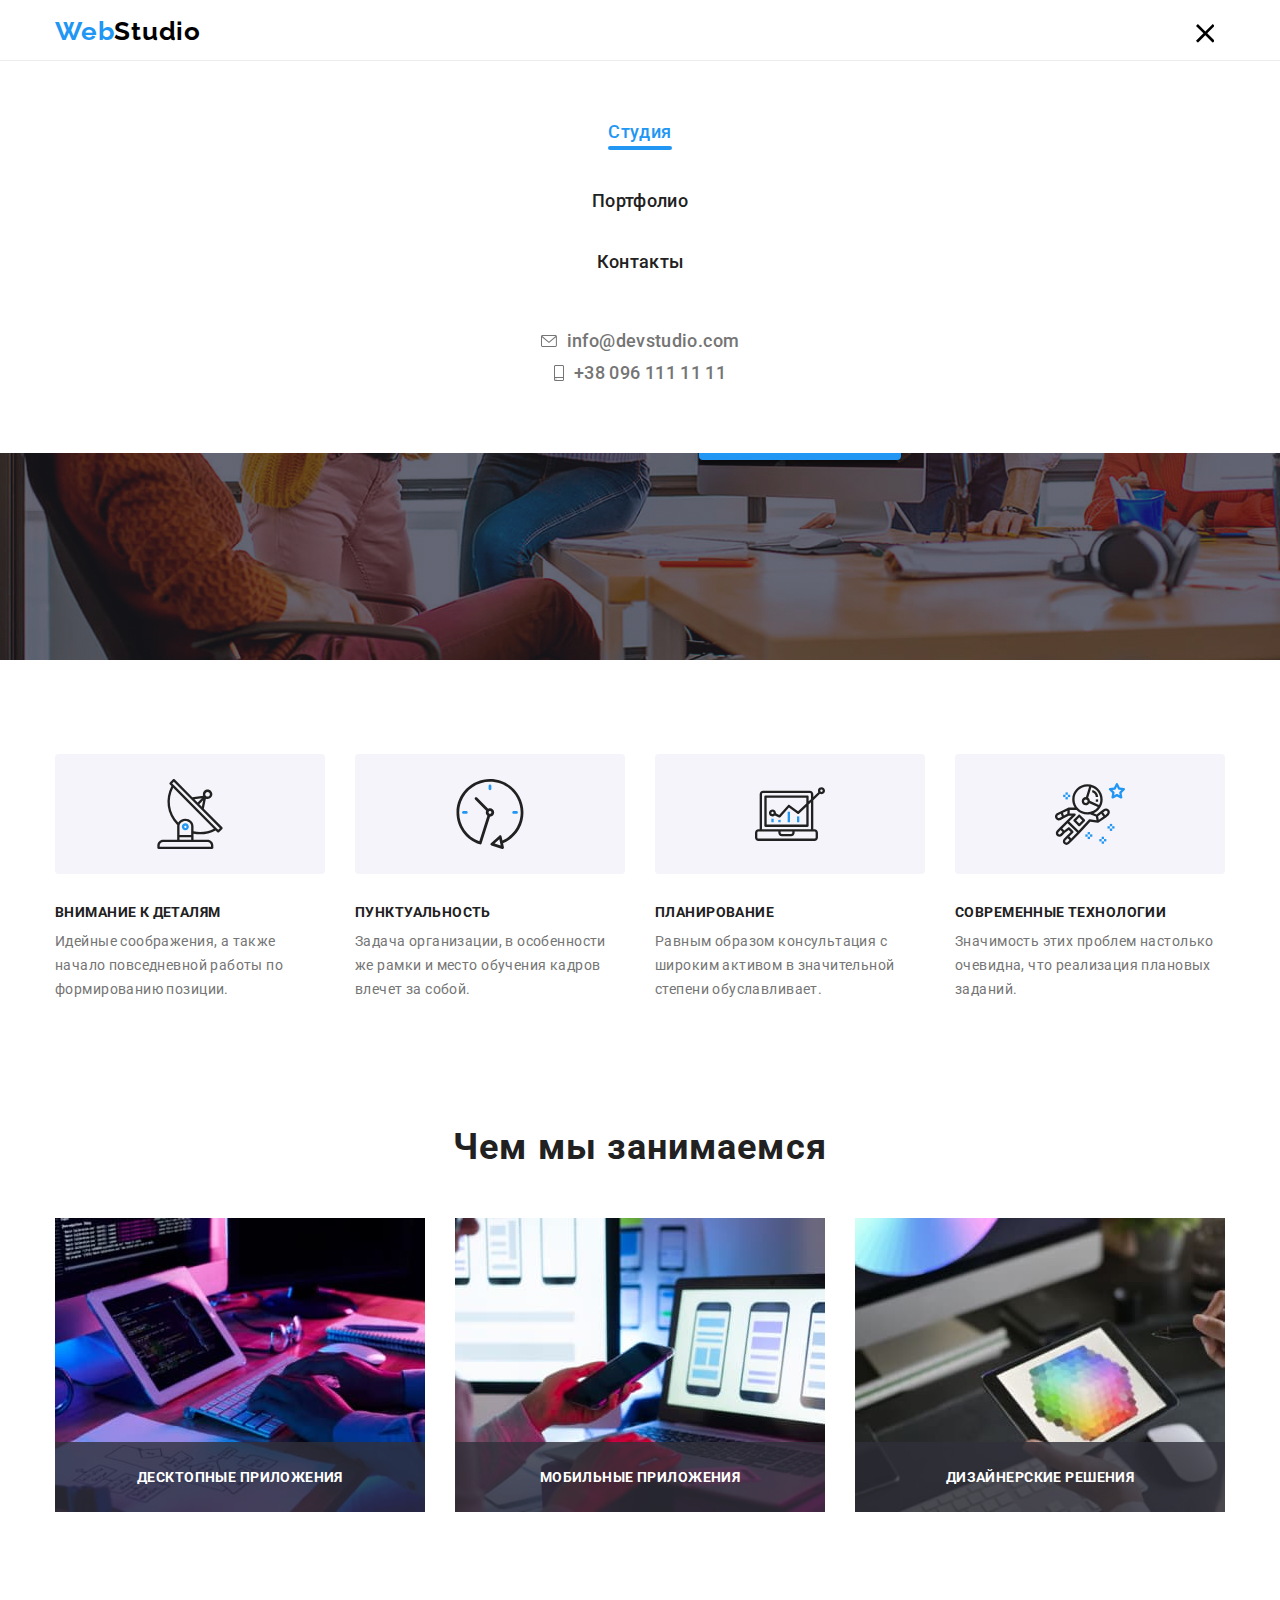
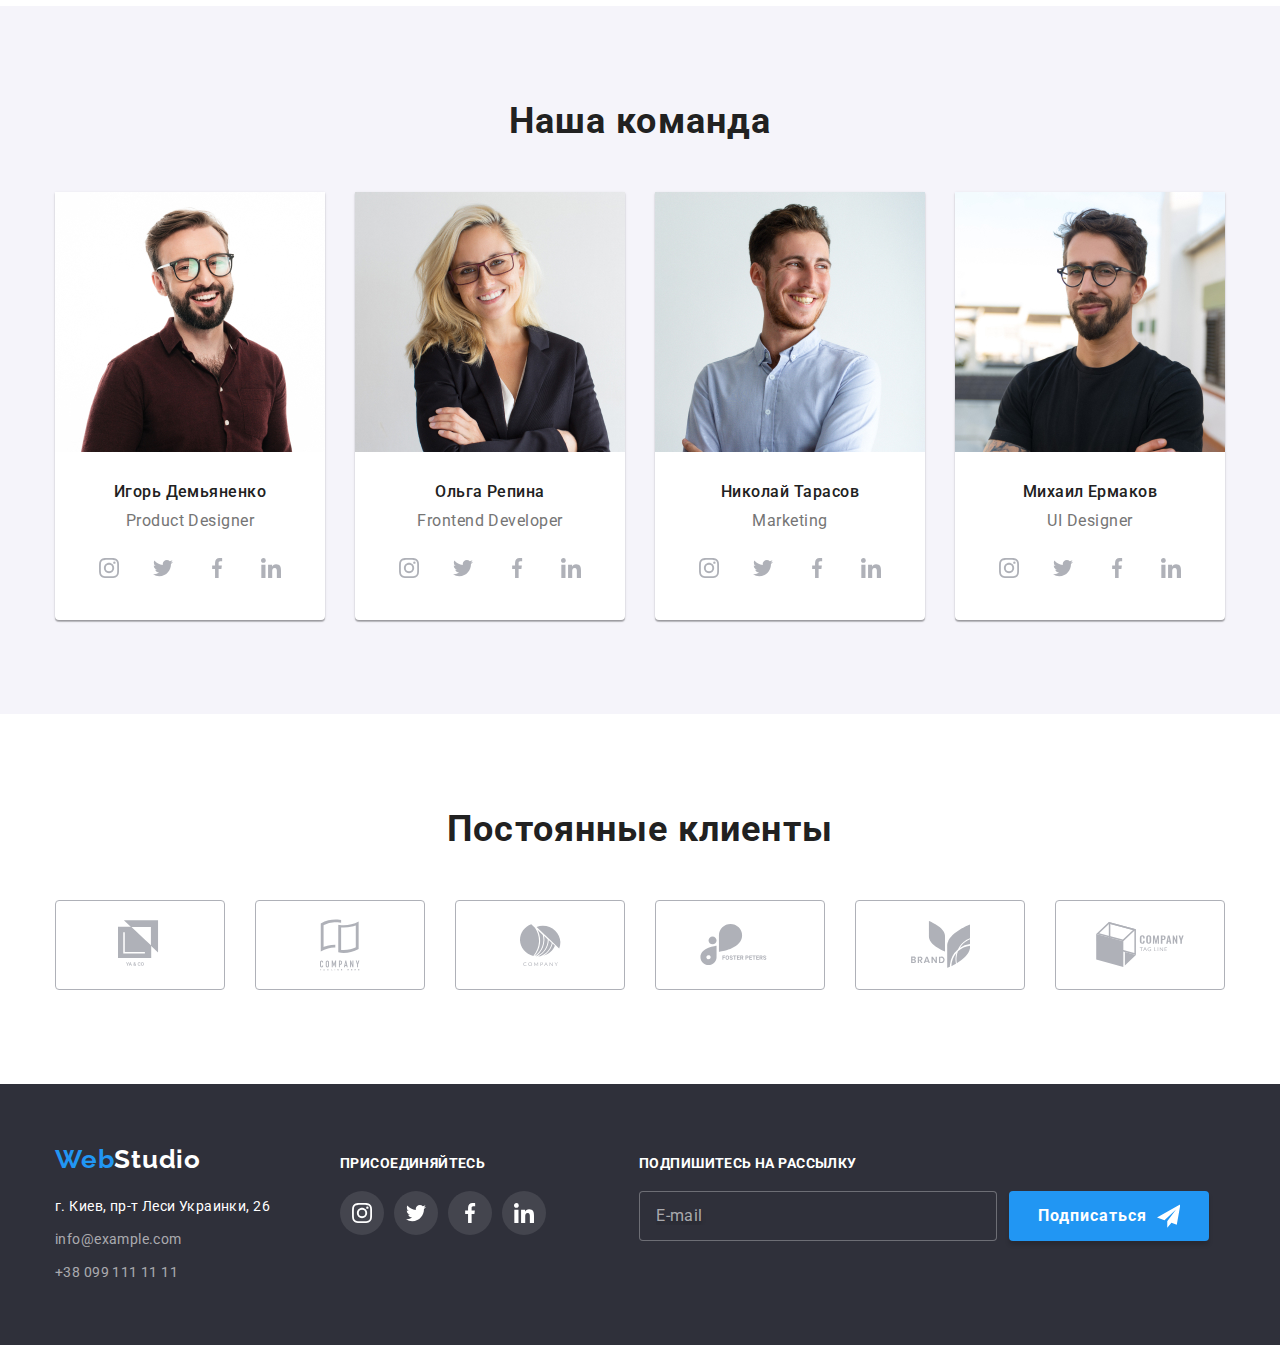
==== commit 3bf9a1e1: "вносит изменения" ====
--- a/index.html
+++ b/index.html
@@ -2,7 +2,7 @@
 <html lang="ru">
 <head>
     <meta charset="UTF-8">
-    <meta name="viewport" content="width=device-width, initial-scale=1.0">
+    <meta name="viewport" content="width=device-width, initial-scale=1.0"/>
     <title>Студия</title>
     <link rel="stylesheet" href="https://cdnjs.cloudflare.com/ajax/libs/modern-normalize/1.0.0/modern-normalize.css">
     <link 
--- a/css/main.min.css
+++ b/css/main.min.css
@@ -1,2 +1,2 @@
-.social-list,.social-list__link,.close-button,.services__list-overlay,.clients__list,.clients__list-link{display:-webkit-box;display:-ms-flexbox;display:flex;-webkit-box-pack:center;-ms-flex-pack:center;justify-content:center}*,*::before,*::after{margin:0;padding:0}body{font-family:'Roboto', sans-serif}.list{list-style:none}.link{text-decoration:none}.address{font-style:normal}img{display:block;max-width:100%;height:auto}.container{padding:0 15px;margin:0 auto}@media screen and (min-width: 480px){.container{width:480px}}@media screen and (min-width: 768px){.container{width:768px}}@media screen and (min-width: 1200px){.container{width:1200px}}.visually-hidden{position:absolute !important;clip:rect(1px 1px 1px 1px);clip:rect(1px, 1px, 1px, 1px);padding:0 !important;border:0 !important;height:1px !important;width:1px !important;overflow:hidden}.logo{display:block;font-family:"Raleway",sans-serif;font-style:normal;font-weight:700;font-size:26px;line-height:1.192;letter-spacing:.03em;color:#2196F3}.header .logo{margin-right:93px}.header .logo--reverse{color:#000}.footer .logo{margin-bottom:20px}.footer .logo--reverse{color:#fff}.section-title{margin-bottom:50px;font-weight:700;font-size:28px;line-height:1.178;letter-spacing:.03em;text-align:center;color:#212121}@media screen and (min-width: 1200px){.section-title{font-weight:700;font-size:36px;line-height:1.167;letter-spacing:.03em}}.header{position:relative}.header__link{padding:15px 0}.navigation{display:-webkit-box;display:-ms-flexbox;display:flex;-ms-flex-line-pack:center;align-content:center;-webkit-box-pack:justify;-ms-flex-pack:justify;justify-content:space-between}.navigation__list{display:block;margin-right:auto;margin-left:auto;width:480 px;margin-bottom:60px}.navigation__list-link{font-weight:500;font-size:18px;line-height:1.167;letter-spacing:.02em;color:#212121;-webkit-transition:color 250ms cubic-bezier(0.4, 0, 0.2, 1);transition:color 250ms cubic-bezier(0.4, 0, 0.2, 1)}.navigation__list-link:hover,.navigation__list-link:focus{color:#2196F3}.navigation__list-item:not(:last-child){margin-bottom:40px}.header__menu-button{display:-webkit-inline-box;display:-ms-inline-flexbox;display:inline-flex;-ms-flex-item-align:center;align-self:center;-webkit-box-align:center;-ms-flex-align:center;align-items:center;-webkit-box-pack:center;-ms-flex-pack:center;justify-content:center;width:40px;height:40px;border:none;background-color:#fff;cursor:pointer}.menu-button__svg{width:18.67px;height:18.67px;fill:#000}.header__menu-button:focus .menu-button__svg,.header__menu-button:hover .menu-button__svg{fill:#2196F3}.header__menu-button .icon-cross{display:none}.header__menu-button.is-open .icon-cross{display:block}.header__menu-button.is-open .icon-menu{display:none}.header__menu-container{display:none;position:absolute;top:100%;left:0;padding:60px 20px;width:100%;height:393px;background-color:#fff}.header__menu-container.is-open{display:block}.active-page{position:relative;color:#2196F3}.header .active-page{padding-bottom:8px}.active-page::after{position:absolute;bottom:0;content:"";display:block;-ms-flex-item-align:center;-ms-grid-row-align:center;align-self:center;width:100%;height:4px;background-color:#2196F3;border-radius:4px}.contact-list__link{display:-webkit-box;display:-ms-flexbox;display:flex;-webkit-box-align:center;-ms-flex-align:center;align-items:center;height:16px;font-weight:500;font-size:18px;line-height:1.167;letter-spacing:.02em;color:#757575;-webkit-transition:color 250ms cubic-bezier(0.4, 0, 0.2, 1);transition:color 250ms cubic-bezier(0.4, 0, 0.2, 1)}.contact-list__link:hover,.contact-list__link:focus{color:#2196F3}.contact-list__svg{margin-right:10px;fill:#757575;-webkit-transition:fill 250ms cubic-bezier(0.4, 0, 0.2, 1);transition:fill 250ms cubic-bezier(0.4, 0, 0.2, 1)}.contact-list-link:hover .contact-list__svg,.contact-list-link:focus .contact-list__svg{fill:#2196F3}.contact-list__svg--envelope{width:16px;height:12px}.contact-list__svg--smartphone{width:10px;height:16px}.contact-list__item:not(:last-child){margin-bottom:16px}.footer{padding:60px 0;min-height:603px;background-color:#2F303A}.address__item{display:block}.address__item:not(:last-child){margin-bottom:9px}.address__item--place{margin-bottom:9px;font-weight:400;font-size:14px;line-height:1.714;letter-spacing:.03em;color:#fff;-webkit-transition:color 250ms cubic-bezier(0.4, 0, 0.2, 1);transition:color 250ms cubic-bezier(0.4, 0, 0.2, 1)}.address__item--place:hover,.address__item--place:focus{color:#2196F3}.address__item--contact{font-weight:400;font-size:14px;line-height:1.714;letter-spacing:.03em;color:rgba(255,255,255,0.6);-webkit-transition:color 250ms cubic-bezier(0.4, 0, 0.2, 1);transition:color 250ms cubic-bezier(0.4, 0, 0.2, 1)}.address__item--contact:hover,.address__item--contact:focus{color:#2196F3}.address-wrapper{-ms-flex-line-pack:center;align-content:center;margin:0 auto}.join-us{width:206px;height:80px;margin:0 auto}.join-us__slogan,.submit__slogan{display:block;margin-bottom:20px;font-weight:700;font-size:14px;line-height:1.143;letter-spacing:.03em;text-transform:uppercase;color:#fff}.submit__email{width:358px;height:50px;margin-bottom:20px;padding:15px 16px;border:1px solid rgba(255,255,255,0.3);border-radius:4px;background-color:#2F303A;color:#fff}.submit__button{display:-webkit-box;display:-ms-flexbox;display:flex;-webkit-box-align:center;-ms-flex-align:center;align-items:center;width:200px;height:50px;padding:10px 29px;background:#2196F3;border:none;-webkit-box-shadow:0px 4px 4px rgba(0,0,0,0.15);box-shadow:0px 4px 4px rgba(0,0,0,0.15);border-radius:4px;font-weight:700;font-size:16px;line-height:1.875;letter-spacing:.06em;color:#fff;cursor:pointer}.submit__svg{margin-left:10px;width:24px;height:24px;fill:#fff}.submit__form input::-webkit-input-placeholder{font-weight:400;font-size:16px;line-height:1.25;letter-spacing:.03em;color:rgba(255,255,255,0.6);text-shadow:0px 4px 4px rgba(0,0,0,0.25);width:100%}.submit__form input:-ms-input-placeholder{font-weight:400;font-size:16px;line-height:1.25;letter-spacing:.03em;color:rgba(255,255,255,0.6);text-shadow:0px 4px 4px rgba(0,0,0,0.25);width:100%}.submit__form input::-ms-input-placeholder{font-weight:400;font-size:16px;line-height:1.25;letter-spacing:.03em;color:rgba(255,255,255,0.6);text-shadow:0px 4px 4px rgba(0,0,0,0.25);width:100%}.submit__form input::placeholder{font-weight:400;font-size:16px;line-height:1.25;letter-spacing:.03em;color:rgba(255,255,255,0.6);text-shadow:0px 4px 4px rgba(0,0,0,0.25);width:100%}@media screen and (max-width: 767px){.address{margin-bottom:60px}.join-us{margin-bottom:60px}}@media screen and (min-width: 768px){.tablet-wrapper{display:-webkit-box;display:-ms-flexbox;display:flex;-webkit-box-align:baseline;-ms-flex-align:baseline;align-items:baseline}.footer{min-height:463px}}@media screen and (max-width: 1119px){.footer{text-align:center}.tablet-wrapper{margin-bottom:60px}.address-wrapper{margin-right:165px}.join-us__slogan,.submit__slogan{text-align:center}.submit{margin:0 auto}.submit__button{margin:0 auto}}@media screen and (min-width: 1200px){.footer .container{display:-webkit-box;display:-ms-flexbox;display:flex;-ms-flex-wrap:wrap;flex-wrap:wrap;-webkit-box-align:baseline;-ms-flex-align:baseline;align-items:baseline}.address-wrapper{margin-right:70px}.join-us{margin-right:93px}.submit__form{display:-webkit-box;display:-ms-flexbox;display:flex}.submit__email{margin-right:12px}.footer{min-height:252px}}.social-list__item:not(:last-child){margin-right:10px}.social-list__link{-webkit-box-align:center;-ms-flex-align:center;align-items:center;width:44px;height:44px;border-radius:50%;-webkit-transition:background-color 250ms cubic-bezier(0.4, 0, 0.2, 1);transition:background-color 250ms cubic-bezier(0.4, 0, 0.2, 1)}.footer .social-list__link{background-color:rgba(255,255,255,0.1)}.social-list__link:hover,.social-list__link:focus{background-color:#2196F3}.social-list__svg{width:20px;height:20px;fill:#AFB1B8;-webkit-transition:fill 250ms cubic-bezier(0.4, 0, 0.2, 1);transition:fill 250ms cubic-bezier(0.4, 0, 0.2, 1)}.footer .social-list__svg{fill:#fff}.social-list__link:hover .social-list__svg,.social-list__link:focus .social-list__svg{fill:#fff}.modal-button{display:inline-block;padding:10px 32px;min-width:200px;font-weight:700;font-size:16px;line-height:1.875;letter-spacing:.06em;color:#fff;background:#2196F3;border:none;border-radius:4px;cursor:pointer}.hero .modal-button{-webkit-box-shadow:0px 4px 4px rgba(0,0,0,0.25),0px 4px 4px rgba(0,0,0,0.25);box-shadow:0px 4px 4px rgba(0,0,0,0.25),0px 4px 4px rgba(0,0,0,0.25)}.modal-form__policy .modal-button{-webkit-box-shadow:0px 4px 4px rgba(0,0,0,0.15);box-shadow:0px 4px 4px rgba(0,0,0,0.15)}.backdrop{position:fixed;top:0;left:0;width:100%;height:100%;background-color:rgba(0,0,0,0.2);-webkit-transition:opacity 500ms cubic-bezier(0.4, 0, 0.2, 1),visibility 500ms cubic-bezier(0.4, 0, 0.2, 1);transition:opacity 500ms cubic-bezier(0.4, 0, 0.2, 1),visibility 500ms cubic-bezier(0.4, 0, 0.2, 1)}.is-hidden{opacity:0;visibility:hidden;pointer-events:none}.modal{position:absolute;top:50%;left:50%;-webkit-transform:translate(-50%, -50%) scale(1);transform:translate(-50%, -50%) scale(1);width:450px;height:609px;background-color:#fff;border-radius:4px;-webkit-box-shadow:0px 1px 3px rgba(0,0,0,0.12),0px 1px 1px rgba(0,0,0,0.14),0px 2px 1px rgba(0,0,0,0.2);box-shadow:0px 1px 3px rgba(0,0,0,0.12),0px 1px 1px rgba(0,0,0,0.14),0px 2px 1px rgba(0,0,0,0.2);-webkit-transition:-webkit-transform 500ms cubic-bezier(0.4, 0, 0.2, 1);transition:-webkit-transform 500ms cubic-bezier(0.4, 0, 0.2, 1);transition:transform 500ms cubic-bezier(0.4, 0, 0.2, 1);transition:transform 500ms cubic-bezier(0.4, 0, 0.2, 1), -webkit-transform 500ms cubic-bezier(0.4, 0, 0.2, 1)}.is-hidden .modal{-webkit-transform:translate(-50%, -50%) scale(0.5);transform:translate(-50%, -50%) scale(0.5)}.modal-slogan{display:block;text-align:center;margin-bottom:12px;font-weight:700;font-size:20px;line-height:1.15;letter-spacing:.03em;color:#212121}.close-button{position:absolute;top:8px;right:8px;-webkit-box-align:center;-ms-flex-align:center;align-items:center;width:30px;height:30px;border-radius:50%;border:1px solid rgba(0,0,0,0.1);background-color:#fff;cursor:pointer}.close-button__svg{width:11px;height:11px;-webkit-transition:fill 250ms cubic-bezier(0.4, 0, 0.2, 1);transition:fill 250ms cubic-bezier(0.4, 0, 0.2, 1)}.close-button:focus .close-button__svg,.close-button:hover .close-button__svg{fill:#2196F3}.modal-wrapper{padding:40px 40px}.modal-form__label{display:block;margin-bottom:4px;font-weight:400;font-size:12px;line-height:1.167;letter-spacing:.01em;color:#757575}.modal-form__input{padding-left:42px;width:100%;height:40px;border:1px solid rgba(33,33,33,0.2);border-radius:4px;cursor:pointer;-webkit-transition:outline 250ms cubic-bezier(0.4, 0, 0.2, 1),border-color 250ms cubic-bezier(0.4, 0, 0.2, 1);transition:outline 250ms cubic-bezier(0.4, 0, 0.2, 1),border-color 250ms cubic-bezier(0.4, 0, 0.2, 1)}.modal-form__input:focus{outline:none;border-color:#2196F3}.modal-form__svg{position:absolute;top:11px;left:12px;width:18px;height:18px;-webkit-transition:fill 250ms cubic-bezier(0.4, 0, 0.2, 1);transition:fill 250ms cubic-bezier(0.4, 0, 0.2, 1)}.modal-form__input:focus+.modal-form__svg{fill:#2196F3}.modal-form__container{position:relative}.modal-form__container:not(:last-child){margin-bottom:10px}.modal-form__comment{width:100%;height:120px;padding:12px 16px;margin-bottom:20px;resize:none;border:1px solid rgba(33,33,33,0.2);border-radius:4px;cursor:pointer;-webkit-transition:outline 250ms cubic-bezier(0.4, 0, 0.2, 1),border-color 250ms cubic-bezier(0.4, 0, 0.2, 1);transition:outline 250ms cubic-bezier(0.4, 0, 0.2, 1),border-color 250ms cubic-bezier(0.4, 0, 0.2, 1)}.modal-form__comment:focus{outline:none;border-color:#2196F3}.modal-form__conditions{color:#2196F3}.modal-form__policy{display:block;text-align:center}.modal-form__checkbox-label{display:inline-block;margin-bottom:30px;font-weight:400;font-size:12px;line-height:1.167;letter-spacing:.03em;color:#757575}.modal-form__checkbox-label::before{display:inline-block;vertical-align:middle;margin-right:8px;content:"";width:16px;height:15px;border:2px solid #000;border-radius:3px;outline:none}.modal-form__checkbox:checked+.modal-form__checkbox-label::before{background-image:url(../images/svg/check.svg);background-repeat:no-repeat;background-color:#2196F3;background-size:100%;border:none}.modal-form textarea::-webkit-input-placeholder{font-weight:400;font-size:13px;line-height:1.143;letter-spacing:.01em;color:rgba(117,117,117,0.5)}.modal-form textarea:-ms-input-placeholder{font-weight:400;font-size:13px;line-height:1.143;letter-spacing:.01em;color:rgba(117,117,117,0.5)}.modal-form textarea::-ms-input-placeholder{font-weight:400;font-size:13px;line-height:1.143;letter-spacing:.01em;color:rgba(117,117,117,0.5)}.modal-form textarea::placeholder{font-weight:400;font-size:13px;line-height:1.143;letter-spacing:.01em;color:rgba(117,117,117,0.5)}@media screen and (min-width: 1200px){.modal{width:528px;height:581px}.modal-form__checkbox-label{font-weight:400;font-size:14px;line-height:1.714;letter-spacing:.03em}}.hero{width:480px;height:400px;margin:0 auto;padding:118px 0;text-align:center;background-image:-webkit-gradient(linear, left top, left bottom, from(rgba(47,48,58,0.4)), to(rgba(47,48,58,0.4))),url(../images/hero/bg-mobile.jpg);background-image:linear-gradient(rgba(47,48,58,0.4), rgba(47,48,58,0.4)),url(../images/hero/bg-mobile.jpg);background-repeat:no-repeat;background-color:#C4C4C4}.hero__title{margin-bottom:30px;min-width:360px;font-weight:900;font-size:26px;line-height:1.615;letter-spacing:.06em;text-transform:uppercase;color:#fff}@media screen and (min-width: 768px){.hero{width:768px;background-image:-webkit-gradient(linear, left top, left bottom, from(rgba(47,48,58,0.4)), to(rgba(47,48,58,0.4))),url(../images/hero/bg-tablet.jpg);background-image:linear-gradient(rgba(47,48,58,0.4), rgba(47,48,58,0.4)),url(../images/hero/bg-tablet.jpg)}}@media screen and (min-width: 1200px){.hero{width:100%;height:600px;padding:200px 0;background-image:-webkit-gradient(linear, left top, left bottom, from(rgba(47,48,58,0.4)), to(rgba(47,48,58,0.4))),url(../images/hero/bg-desktop.jpg);background-image:linear-gradient(rgba(47,48,58,0.4), rgba(47,48,58,0.4)),url(../images/hero/bg-desktop.jpg)}.hero__title{min-width:696px;font-weight:900;font-size:44px;line-height:1.364;letter-spacing:.06em;text-transform:uppercase;color:#fff}}.advantages{padding:60px 0}.advantages__list-description{font-weight:400;font-size:14px;line-height:1.714;letter-spacing:.03em;color:#757575}.advantages__list-item{width:450px}.advantages__list-item:not(:last-child){margin-bottom:30px}.advantages__list-subtitle{margin-bottom:10px;font-weight:700;font-size:14px;line-height:1.143;letter-spacing:.03em;text-transform:uppercase;color:#212121}.advantages__list-subtitle::before{display:block;content:"";width:100%;height:120px;background-color:#F5F4FA;margin-bottom:30px;border-radius:4px}.advantages__list-subtitle--details::before{background-image:url(../images/svg/antenna.svg);background-repeat:no-repeat;background-position:center;background-size:70px 70px}.advantages__list-subtitle--punctuality::before{background-image:url(../images/svg/clock.svg);background-repeat:no-repeat;background-position:center;background-size:70px 70px}.advantages__list-subtitle--planning::before{background-image:url(../images/svg/diagram.svg);background-repeat:no-repeat;background-position:center;background-size:70px 70px}.advantages__list-subtitle--technologies::before{background-image:url(../images/svg/astronaut.svg);background-repeat:no-repeat;background-position:center;background-size:70px 70px}@media screen and (max-width: 767px){.advantages__list-item:not(:last-child){margin-bottom:30px}.advantages__list-subtitle{text-align:center}}@media screen and (min-width: 768px){.advantages__list{display:-webkit-box;display:-ms-flexbox;display:flex;-ms-flex-wrap:wrap;flex-wrap:wrap}}@media screen and (max-width: 1199px){.advantages__list-item:nth-child(2n){margin-right:30px}.advantages__list-item:nth-child(-n+2){margin-bottom:30px}}@media screen and (min-width: 1200px){.advantages{padding:94px 0}.advantages__list-item{width:270px}.advantages__list-item:not(:last-child){margin-right:30px}}.services{display:none;padding-bottom:94px}.services__list{display:-webkit-box;display:-ms-flexbox;display:flex}.services__list-item{position:relative}.services__list-item:not(:last-child){margin-right:30px}.services__list-overlay{position:absolute;bottom:0;left:0;padding:27px 27px;width:370px;height:70px;background:rgba(47,48,58,0.8)}.services__list-overlay-title{font-weight:700;font-size:14px;line-height:1.143;letter-spacing:.03em;color:#fff;text-transform:uppercase}@media screen and (min-width: 1200px){.services{display:block}}.team{padding:60px 0;background:#F5F4FA}.team__list-item{width:450px;height:622px;background-color:#fff;-webkit-box-shadow:0px 1px 3px rgba(0,0,0,0.12),0px 1px 1px rgba(0,0,0,0.14),0px 2px 1px rgba(0,0,0,0.2);box-shadow:0px 1px 3px rgba(0,0,0,0.12),0px 1px 1px rgba(0,0,0,0.14),0px 2px 1px rgba(0,0,0,0.2);border-radius:0px 0px 4px 4px}.team__list-content{padding:30px 20px;text-align:center}.team__list-subtitle{margin-bottom:10px;font-weight:500;font-size:16px;line-height:1.188;letter-spacing:.03em;color:#212121}.team__list-description{font-weight:400;font-size:16px;line-height:1.188;letter-spacing:.03em;color:#757575;margin-bottom:16px}.team__list-image{width:100%}@media screen and (max-width: 767px){.team__list-item:not(:last-child){margin-bottom:30px}}@media screen and (min-width: 768px){.team__list{display:-webkit-box;display:-ms-flexbox;display:flex;-ms-flex-wrap:wrap;flex-wrap:wrap}.team__list-item{width:354px;height:536px}}@media screen and (max-width: 1199px){.team__list-item:nth-child(2n){margin-right:30px}.team__list-item:nth-child(-n+2){margin-bottom:30px}}@media screen and (min-width: 1200px){.team{padding:94px 0}.team__list-item{width:270px;height:428px}.team__list-item:not(:last-child){margin-right:30px}}.clients{padding:60px 0}.clients__list{-ms-flex-wrap:wrap;flex-wrap:wrap}.clients__list-link{-webkit-box-align:center;-ms-flex-align:center;align-items:center;width:210px;height:90px;border:1px solid #AFB1B8;border-radius:4px;-webkit-transition:border-color 250ms cubic-bezier(0.4, 0, 0.2, 1);transition:border-color 250ms cubic-bezier(0.4, 0, 0.2, 1)}.clients__list-link:hover,.clients__list-link:focus{border-color:#2196F3}.clients__list-svg{fill:#AFB1B8;-webkit-transition:fill 250ms cubic-bezier(0.4, 0, 0.2, 1);transition:fill 250ms cubic-bezier(0.4, 0, 0.2, 1)}.clients__list-link:hover .clients__list-svg,.clients__list-link:focus .clients__list-svg{fill:#2196F3}.clients__list-svg--logo-1{width:44.27px;height:49.23px}.clients__list-svg--logo-2{width:40px;height:52px}.clients__list-svg--logo-3{width:41px;height:42.6px}.clients__list-svg--logo-4{width:79.66px;height:42.02px}.clients__list-svg--logo-5{width:59px;height:47px}.clients__list-svg--logo-6{width:88.48px;height:45.44px}@media screen and (max-width: 767px){.clients__list-item:nth-child(2n+1){margin-right:30px}.clients__list-item:nth-child(-n+4){margin-bottom:30px}}@media screen and (min-width: 768px){.clients__list-link{width:226px}}@media screen and (max-width: 1199px){.clients__list-item{margin-right:30px;margin-bottom:30px}.clients__list-item:nth-child(3n){margin-right:0}.clients__list-item:nth-last-child(-n+3){margin-bottom:0}}@media screen and (min-width: 1200px){.clients{padding:94px 0}.clients__list-link{width:170px}.clients__list-item:not(:last-child){margin-right:30px}}
+.social-list,.social-list__link,.close-button,.services__list-overlay,.clients__list-link{display:-webkit-box;display:-ms-flexbox;display:flex;-webkit-box-pack:center;-ms-flex-pack:center;justify-content:center}*,*::before,*::after{margin:0;padding:0}body{font-family:'Roboto', sans-serif}.list{list-style:none}.link{text-decoration:none}.address{font-style:normal}img{display:block;max-width:100%;height:auto}.container{padding:0 15px;margin:0 auto}@media screen and (min-width: 480px){.container{width:480px}}@media screen and (min-width: 768px){.container{width:768px}}@media screen and (min-width: 1200px){.container{width:1200px}}.visually-hidden{position:absolute !important;clip:rect(1px 1px 1px 1px);clip:rect(1px, 1px, 1px, 1px);padding:0 !important;border:0 !important;height:1px !important;width:1px !important;overflow:hidden}.logo{display:block;font-family:"Raleway",sans-serif;font-style:normal;font-weight:700;font-size:26px;line-height:1.192;letter-spacing:.03em;color:#2196F3}.header .logo{margin-right:93px}.header .logo--reverse{color:#000}.footer .logo{margin-bottom:20px}.footer .logo--reverse{color:#fff}.section-title{margin-bottom:50px;font-weight:700;font-size:28px;line-height:1.178;letter-spacing:.03em;text-align:center;color:#212121}@media screen and (min-width: 1200px){.section-title{font-weight:700;font-size:36px;line-height:1.167;letter-spacing:.03em}}.header{position:relative;height:60px;min-width:480px;padding:16px 0}.navigation{display:-webkit-box;display:-ms-flexbox;display:flex;-ms-flex-line-pack:center;align-content:center;-webkit-box-pack:justify;-ms-flex-pack:justify;justify-content:space-between}.navigation__list{display:block;margin-right:auto;margin-left:auto;width:480 px;margin-bottom:60px}.navigation__list-link{font-weight:500;font-size:18px;line-height:1.167;letter-spacing:.02em;color:#212121;-webkit-transition:color 250ms cubic-bezier(0.4, 0, 0.2, 1);transition:color 250ms cubic-bezier(0.4, 0, 0.2, 1)}.navigation__list-link:hover,.navigation__list-link:focus{color:#2196F3}.navigation__list-item{text-align:center}.navigation__list-item:not(:last-child){margin-bottom:40px}.header__menu-button{-webkit-box-align:center;-ms-flex-align:center;align-items:center;-webkit-box-pack:center;-ms-flex-pack:center;justify-content:center;width:40px;height:40px;border:none;background-color:#fff;cursor:pointer}.menu-button__svg{width:18.67px;height:18.67px;fill:#000}.header__menu-button:focus .menu-button__svg,.header__menu-button:hover .menu-button__svg{fill:#2196F3}.header__menu-button .icon-cross{display:none}.header__menu-button.is-open .icon-cross{display:block}.header__menu-button.is-open .icon-menu{display:none}.header__menu-container{display:none;position:absolute;top:100%;left:0;padding:60px 20px;width:100%;height:393px;background-color:#fff;border-top:1px solid #ECECEC}.header__menu-container.is-open{display:block}.active-page{text-align:center;position:relative;color:#2196F3}.header .active-page{padding-bottom:8px;display:inline-block;-webkit-box-align:center;-ms-flex-align:center;align-items:center}.active-page::after{position:absolute;bottom:0;content:"";display:block;-ms-flex-item-align:center;-ms-grid-row-align:center;align-self:center;width:100%;height:4px;background-color:#2196F3;border-radius:4px}.contact-list__link{display:-webkit-box;display:-ms-flexbox;display:flex;-webkit-box-align:center;-ms-flex-align:center;align-items:center;-webkit-box-pack:center;-ms-flex-pack:center;justify-content:center;height:16px;font-weight:500;font-size:18px;line-height:1.167;letter-spacing:.02em;color:#757575;-webkit-transition:color 250ms cubic-bezier(0.4, 0, 0.2, 1);transition:color 250ms cubic-bezier(0.4, 0, 0.2, 1)}.contact-list__link:hover,.contact-list__link:focus{color:#2196F3}.contact-list__svg{margin-right:10px;fill:#757575;-webkit-transition:fill 250ms cubic-bezier(0.4, 0, 0.2, 1);transition:fill 250ms cubic-bezier(0.4, 0, 0.2, 1)}.contact-list-link:hover .contact-list__svg,.contact-list-link:focus .contact-list__svg{fill:#2196F3}.contact-list__svg--envelope{width:16px;height:12px}.contact-list__svg--smartphone{width:10px;height:16px}.contact-list__item:not(:last-child){margin-bottom:16px}.contact-list__item{display:block;-webkit-box-align:center;-ms-flex-align:center;align-items:center}.footer{padding:60px 0;min-height:603px;background-color:#2F303A;min-width:480px}.address__item{display:block}.address__item:not(:last-child){margin-bottom:9px}.address__item--place{margin-bottom:9px;font-weight:400;font-size:14px;line-height:1.714;letter-spacing:.03em;color:#fff;-webkit-transition:color 250ms cubic-bezier(0.4, 0, 0.2, 1);transition:color 250ms cubic-bezier(0.4, 0, 0.2, 1)}.address__item--place:hover,.address__item--place:focus{color:#2196F3}.address__item--contact{font-weight:400;font-size:14px;line-height:1.714;letter-spacing:.03em;color:rgba(255,255,255,0.6);-webkit-transition:color 250ms cubic-bezier(0.4, 0, 0.2, 1);transition:color 250ms cubic-bezier(0.4, 0, 0.2, 1)}.address__item--contact:hover,.address__item--contact:focus{color:#2196F3}.address-wrapper{-ms-flex-line-pack:center;align-content:center;margin:0 auto}.join-us{width:206px;height:80px;margin:0 auto}.join-us__slogan,.submit__slogan{display:block;margin-bottom:20px;font-weight:700;font-size:14px;line-height:1.143;letter-spacing:.03em;text-transform:uppercase;color:#fff}.submit__email{width:358px;height:50px;margin-bottom:20px;padding:15px 16px;border:1px solid rgba(255,255,255,0.3);border-radius:4px;background-color:#2F303A;color:#fff}.submit__button{display:-webkit-box;display:-ms-flexbox;display:flex;-webkit-box-align:center;-ms-flex-align:center;align-items:center;width:200px;height:50px;padding:10px 29px;background:#2196F3;border:none;-webkit-box-shadow:0px 4px 4px rgba(0,0,0,0.15);box-shadow:0px 4px 4px rgba(0,0,0,0.15);border-radius:4px;font-weight:700;font-size:16px;line-height:1.875;letter-spacing:.06em;color:#fff;cursor:pointer}.submit__svg{margin-left:10px;width:24px;height:24px;fill:#fff}.submit__form input::-webkit-input-placeholder{font-weight:400;font-size:16px;line-height:1.25;letter-spacing:.03em;color:rgba(255,255,255,0.6);text-shadow:0px 4px 4px rgba(0,0,0,0.25);width:100%}.submit__form input:-ms-input-placeholder{font-weight:400;font-size:16px;line-height:1.25;letter-spacing:.03em;color:rgba(255,255,255,0.6);text-shadow:0px 4px 4px rgba(0,0,0,0.25);width:100%}.submit__form input::-ms-input-placeholder{font-weight:400;font-size:16px;line-height:1.25;letter-spacing:.03em;color:rgba(255,255,255,0.6);text-shadow:0px 4px 4px rgba(0,0,0,0.25);width:100%}.submit__form input::placeholder{font-weight:400;font-size:16px;line-height:1.25;letter-spacing:.03em;color:rgba(255,255,255,0.6);text-shadow:0px 4px 4px rgba(0,0,0,0.25);width:100%}@media screen and (max-width: 767px){.address{margin-bottom:60px}.join-us{margin-bottom:60px}}@media screen and (min-width: 768px){.tablet-wrapper{display:-webkit-box;display:-ms-flexbox;display:flex;-webkit-box-align:baseline;-ms-flex-align:baseline;align-items:baseline}.footer{min-height:463px}}@media screen and (max-width: 1119px){.footer{text-align:center}.join-us__slogan,.submit__slogan{text-align:center}.submit{margin:0 auto}.submit__button{margin:0 auto}}@media screen and (min-width: 768px) and (max-width: 1119px){.tablet-wrapper{margin-bottom:60px}.address-wrapper{margin-right:165px}}@media screen and (min-width: 1200px){.footer .container{display:-webkit-box;display:-ms-flexbox;display:flex;-ms-flex-wrap:wrap;flex-wrap:wrap;-webkit-box-align:baseline;-ms-flex-align:baseline;align-items:baseline}.address-wrapper{margin-right:70px}.join-us{margin-right:93px}.submit__form{display:-webkit-box;display:-ms-flexbox;display:flex}.submit__email{margin-right:12px}.footer{min-height:252px}}.social-list__item:not(:last-child){margin-right:10px}.social-list__link{-webkit-box-align:center;-ms-flex-align:center;align-items:center;width:44px;height:44px;border-radius:50%;-webkit-transition:background-color 250ms cubic-bezier(0.4, 0, 0.2, 1);transition:background-color 250ms cubic-bezier(0.4, 0, 0.2, 1)}.footer .social-list__link{background-color:rgba(255,255,255,0.1)}.social-list__link:hover,.social-list__link:focus{background-color:#2196F3}.social-list__svg{width:20px;height:20px;fill:#AFB1B8;-webkit-transition:fill 250ms cubic-bezier(0.4, 0, 0.2, 1);transition:fill 250ms cubic-bezier(0.4, 0, 0.2, 1)}.footer .social-list__svg{fill:#fff}.social-list__link:hover .social-list__svg,.social-list__link:focus .social-list__svg{fill:#fff}.modal-button{display:inline-block;padding:10px 32px;min-width:200px;font-weight:700;font-size:16px;line-height:1.875;letter-spacing:.06em;color:#fff;background:#2196F3;border:none;border-radius:4px;cursor:pointer}.hero .modal-button{-webkit-box-shadow:0px 4px 4px rgba(0,0,0,0.25),0px 4px 4px rgba(0,0,0,0.25);box-shadow:0px 4px 4px rgba(0,0,0,0.25),0px 4px 4px rgba(0,0,0,0.25)}.modal-form__policy .modal-button{-webkit-box-shadow:0px 4px 4px rgba(0,0,0,0.15);box-shadow:0px 4px 4px rgba(0,0,0,0.15)}.backdrop{position:fixed;top:0;left:0;width:100%;height:100%;background-color:rgba(0,0,0,0.2);-webkit-transition:opacity 500ms cubic-bezier(0.4, 0, 0.2, 1),visibility 500ms cubic-bezier(0.4, 0, 0.2, 1);transition:opacity 500ms cubic-bezier(0.4, 0, 0.2, 1),visibility 500ms cubic-bezier(0.4, 0, 0.2, 1)}.is-hidden{opacity:0;visibility:hidden;pointer-events:none}.modal{position:absolute;top:50%;left:50%;-webkit-transform:translate(-50%, -50%) scale(1);transform:translate(-50%, -50%) scale(1);width:450px;height:609px;background-color:#fff;border-radius:4px;-webkit-box-shadow:0px 1px 3px rgba(0,0,0,0.12),0px 1px 1px rgba(0,0,0,0.14),0px 2px 1px rgba(0,0,0,0.2);box-shadow:0px 1px 3px rgba(0,0,0,0.12),0px 1px 1px rgba(0,0,0,0.14),0px 2px 1px rgba(0,0,0,0.2);-webkit-transition:-webkit-transform 500ms cubic-bezier(0.4, 0, 0.2, 1);transition:-webkit-transform 500ms cubic-bezier(0.4, 0, 0.2, 1);transition:transform 500ms cubic-bezier(0.4, 0, 0.2, 1);transition:transform 500ms cubic-bezier(0.4, 0, 0.2, 1), -webkit-transform 500ms cubic-bezier(0.4, 0, 0.2, 1)}.is-hidden .modal{-webkit-transform:translate(-50%, -50%) scale(0.5);transform:translate(-50%, -50%) scale(0.5)}.modal-slogan{display:block;text-align:center;margin-bottom:12px;font-weight:700;font-size:20px;line-height:1.15;letter-spacing:.03em;color:#212121}.close-button{position:absolute;top:8px;right:8px;-webkit-box-align:center;-ms-flex-align:center;align-items:center;width:30px;height:30px;border-radius:50%;border:1px solid rgba(0,0,0,0.1);background-color:#fff;cursor:pointer}.close-button__svg{width:11px;height:11px;-webkit-transition:fill 250ms cubic-bezier(0.4, 0, 0.2, 1);transition:fill 250ms cubic-bezier(0.4, 0, 0.2, 1)}.close-button:focus .close-button__svg,.close-button:hover .close-button__svg{fill:#2196F3}.modal-wrapper{padding:40px 40px}.modal-form__label{display:block;margin-bottom:4px;font-weight:400;font-size:12px;line-height:1.167;letter-spacing:.01em;color:#757575}.modal-form__input{padding-left:42px;width:100%;height:40px;border:1px solid rgba(33,33,33,0.2);border-radius:4px;cursor:pointer;-webkit-transition:outline 250ms cubic-bezier(0.4, 0, 0.2, 1),border-color 250ms cubic-bezier(0.4, 0, 0.2, 1);transition:outline 250ms cubic-bezier(0.4, 0, 0.2, 1),border-color 250ms cubic-bezier(0.4, 0, 0.2, 1)}.modal-form__input:focus{outline:none;border-color:#2196F3}.modal-form__svg{position:absolute;top:11px;left:12px;width:18px;height:18px;-webkit-transition:fill 250ms cubic-bezier(0.4, 0, 0.2, 1);transition:fill 250ms cubic-bezier(0.4, 0, 0.2, 1)}.modal-form__input:focus+.modal-form__svg{fill:#2196F3}.modal-form__container{position:relative}.modal-form__container:not(:last-child){margin-bottom:10px}.modal-form__comment{width:100%;height:120px;padding:12px 16px;margin-bottom:20px;resize:none;border:1px solid rgba(33,33,33,0.2);border-radius:4px;cursor:pointer;-webkit-transition:outline 250ms cubic-bezier(0.4, 0, 0.2, 1),border-color 250ms cubic-bezier(0.4, 0, 0.2, 1);transition:outline 250ms cubic-bezier(0.4, 0, 0.2, 1),border-color 250ms cubic-bezier(0.4, 0, 0.2, 1)}.modal-form__comment:focus{outline:none;border-color:#2196F3}.modal-form__conditions{color:#2196F3}.modal-form__policy{display:block;text-align:center}.modal-form__checkbox-label{display:inline-block;margin-bottom:30px;font-weight:400;font-size:12px;line-height:1.167;letter-spacing:.03em;color:#757575}.modal-form__checkbox-label::before{display:inline-block;vertical-align:middle;margin-right:8px;content:"";width:16px;height:15px;border:2px solid #000;border-radius:3px;outline:none}.modal-form__checkbox:checked+.modal-form__checkbox-label::before{background-image:url(../images/svg/check.svg);background-repeat:no-repeat;background-color:#2196F3;background-size:100%;border:none}.modal-form textarea::-webkit-input-placeholder{font-weight:400;font-size:13px;line-height:1.143;letter-spacing:.01em;color:rgba(117,117,117,0.5)}.modal-form textarea:-ms-input-placeholder{font-weight:400;font-size:13px;line-height:1.143;letter-spacing:.01em;color:rgba(117,117,117,0.5)}.modal-form textarea::-ms-input-placeholder{font-weight:400;font-size:13px;line-height:1.143;letter-spacing:.01em;color:rgba(117,117,117,0.5)}.modal-form textarea::placeholder{font-weight:400;font-size:13px;line-height:1.143;letter-spacing:.01em;color:rgba(117,117,117,0.5)}@media screen and (min-width: 1200px){.modal{width:528px;height:581px}.modal-form__checkbox-label{font-weight:400;font-size:14px;line-height:1.714;letter-spacing:.03em}}.hero{width:480px;height:400px;margin:0 auto;padding:118px 0;text-align:center;background-image:-webkit-gradient(linear, left top, left bottom, from(rgba(47,48,58,0.4)), to(rgba(47,48,58,0.4))),url(../images/hero/bg-mobile.jpg);background-image:linear-gradient(rgba(47,48,58,0.4), rgba(47,48,58,0.4)),url(../images/hero/bg-mobile.jpg);background-repeat:no-repeat;background-color:#C4C4C4}.hero__title{margin-bottom:30px;min-width:360px;font-weight:900;font-size:26px;line-height:1.615;letter-spacing:.06em;text-transform:uppercase;color:#fff}@media screen and (min-device-pixel-ratio: 2) and (max-width: 767px), screen and (-webkit-min-device-pixel-ratio: 2) and (max-width: 767px), screen and (min-resolution: 192dpi) and (max-width: 767px), screen and (min-resolution: 2dppx) and (max-width: 767px){.hero{background-image:-webkit-gradient(linear, left top, left bottom, from(rgba(25,28,38,0.2)), to(rgba(25,28,38,0.2))),url("../images/hero/bg-mobile@2x.jpg");background-image:linear-gradient(rgba(25,28,38,0.2), rgba(25,28,38,0.2)),url("../images/hero/bg-mobile@2x.jpg")}}@media screen and (min-width: 768px){.hero{width:768px;background-image:-webkit-gradient(linear, left top, left bottom, from(rgba(47,48,58,0.4)), to(rgba(47,48,58,0.4))),url(../images/hero/bg-tablet.jpg);background-image:linear-gradient(rgba(47,48,58,0.4), rgba(47,48,58,0.4)),url(../images/hero/bg-tablet.jpg)}}@media screen and (min-device-pixel-ratio: 2) and (min-width: 768px), screen and (-webkit-min-device-pixel-ratio: 2) and (min-width: 768px), screen and (min-resolution: 192dpi) and (min-width: 768px), screen and (min-resolution: 2dppx) and (min-width: 768px){.hero{background-image:-webkit-gradient(linear, left top, left bottom, from(rgba(25,28,38,0.2)), to(rgba(25,28,38,0.2))),url("../images/hero/bg-tablet@2x.jpg");background-image:linear-gradient(rgba(25,28,38,0.2), rgba(25,28,38,0.2)),url("../images/hero/bg-tablet@2x.jpg")}}@media screen and (min-width: 1200px){.hero{width:1600px;height:600px;padding:200px 0;background-image:-webkit-gradient(linear, left top, left bottom, from(rgba(47,48,58,0.4)), to(rgba(47,48,58,0.4))),url(../images/hero/bg-desktop.jpg);background-image:linear-gradient(rgba(47,48,58,0.4), rgba(47,48,58,0.4)),url(../images/hero/bg-desktop.jpg)}.hero__title{min-width:696px;font-weight:900;font-size:44px;line-height:1.364;letter-spacing:.06em;text-transform:uppercase;color:#fff}}@media screen and (min-device-pixel-ratio: 2) and (min-width: 1200px), screen and (-webkit-min-device-pixel-ratio: 2) and (min-width: 1200px), screen and (min-resolution: 192dpi) and (min-width: 1200px), screen and (min-resolution: 2dppx) and (min-width: 1200px){.hero{background-image:-webkit-gradient(linear, left top, left bottom, from(rgba(25,28,38,0.2)), to(rgba(25,28,38,0.2))),url("../images/hero/bg-desktop@2x.jpg");background-image:linear-gradient(rgba(25,28,38,0.2), rgba(25,28,38,0.2)),url("../images/hero/bg-desktop@2x.jpg")}}.advantages{padding:60px 0}.advantages__list-description{font-weight:400;font-size:14px;line-height:1.714;letter-spacing:.03em;color:#757575}.advantages__list-item{width:450px}.advantages__list-item:not(:last-child){margin-bottom:30px}.advantages__list-subtitle{margin-bottom:10px;font-weight:700;font-size:14px;line-height:1.143;letter-spacing:.03em;text-transform:uppercase;color:#212121}.advantages__list-subtitle::before{display:block;content:"";width:100%;height:120px;background-color:#F5F4FA;margin-bottom:30px;border-radius:4px}.advantages__list-subtitle--details::before{background-image:url(../images/svg/antenna.svg);background-repeat:no-repeat;background-position:center;background-size:70px 70px}.advantages__list-subtitle--punctuality::before{background-image:url(../images/svg/clock.svg);background-repeat:no-repeat;background-position:center;background-size:70px 70px}.advantages__list-subtitle--planning::before{background-image:url(../images/svg/diagram.svg);background-repeat:no-repeat;background-position:center;background-size:70px 70px}.advantages__list-subtitle--technologies::before{background-image:url(../images/svg/astronaut.svg);background-repeat:no-repeat;background-position:center;background-size:70px 70px}@media screen and (max-width: 767px){.advantages__list-item:not(:last-child){margin-bottom:30px}.advantages__list-subtitle{text-align:center}}@media screen and (min-width: 768px){.advantages__list-item{width:354px}.advantages__list{display:-webkit-box;display:-ms-flexbox;display:flex;-ms-flex-wrap:wrap;flex-wrap:wrap}}@media screen and (max-width: 1199px){.advantages__list-item:nth-child(2n+1){margin-right:30px}.advantages__list-item:nth-child(-n+2){margin-bottom:30px}}@media screen and (min-width: 1200px){.advantages{padding:94px 0}.advantages__list-item{width:270px}.advantages__list-item:not(:last-child){margin-right:30px}}.services{display:none;padding-bottom:94px}.services__list{display:-webkit-box;display:-ms-flexbox;display:flex}.services__list-item{position:relative}.services__list-item:not(:last-child){margin-right:30px}.services__list-overlay{position:absolute;bottom:0;left:0;padding:27px 27px;width:370px;height:70px;background:rgba(47,48,58,0.8)}.services__list-overlay-title{font-weight:700;font-size:14px;line-height:1.143;letter-spacing:.03em;color:#fff;text-transform:uppercase}@media screen and (min-width: 1200px){.services{display:block}}.team{padding:60px 0;background:#F5F4FA;min-width:480px}.team__list-item{width:450px;height:622px;background-color:#fff;-webkit-box-shadow:0px 1px 3px rgba(0,0,0,0.12),0px 1px 1px rgba(0,0,0,0.14),0px 2px 1px rgba(0,0,0,0.2);box-shadow:0px 1px 3px rgba(0,0,0,0.12),0px 1px 1px rgba(0,0,0,0.14),0px 2px 1px rgba(0,0,0,0.2);border-radius:0px 0px 4px 4px}.team__list-content{padding:30px 20px;text-align:center}.team__list-subtitle{margin-bottom:10px;font-weight:500;font-size:16px;line-height:1.188;letter-spacing:.03em;color:#212121}.team__list-description{font-weight:400;font-size:16px;line-height:1.188;letter-spacing:.03em;color:#757575;margin-bottom:16px}.team__list-image{width:100%}@media screen and (max-width: 767px){.team__list-item:not(:last-child){margin-bottom:30px}}@media screen and (min-width: 768px){.team__list{display:-webkit-box;display:-ms-flexbox;display:flex;-ms-flex-wrap:wrap;flex-wrap:wrap;-webkit-box-pack:center;-ms-flex-pack:center;justify-content:center}.team__list-item{width:354px;height:536px}}@media screen and (max-width: 1199px){.team__list-item:nth-child(2n+1){margin-right:30px}.team__list-item:nth-child(-n+2){margin-bottom:30px}}@media screen and (min-width: 1200px){.team{padding:94px 0}.team__list-item{width:270px;height:428px}.team__list-item:not(:last-child){margin-right:30px}}.clients{padding:60px 0;min-width:480px}.clients__list{display:-webkit-box;display:-ms-flexbox;display:flex;-ms-flex-wrap:wrap;flex-wrap:wrap;-webkit-box-pack:center;-ms-flex-pack:center;justify-content:center}.clients__list-link{-webkit-box-align:center;-ms-flex-align:center;align-items:center;width:210px;height:90px;border:1px solid #AFB1B8;border-radius:4px;-webkit-transition:border-color 250ms cubic-bezier(0.4, 0, 0.2, 1);transition:border-color 250ms cubic-bezier(0.4, 0, 0.2, 1)}.clients__list-link:hover,.clients__list-link:focus{border-color:#2196F3}.clients__list-svg{fill:#AFB1B8;-webkit-transition:fill 250ms cubic-bezier(0.4, 0, 0.2, 1);transition:fill 250ms cubic-bezier(0.4, 0, 0.2, 1)}.clients__list-link:hover .clients__list-svg,.clients__list-link:focus .clients__list-svg{fill:#2196F3}.clients__list-svg--logo-1{width:44.27px;height:49.23px}.clients__list-svg--logo-2{width:40px;height:52px}.clients__list-svg--logo-3{width:41px;height:42.6px}.clients__list-svg--logo-4{width:79.66px;height:42.02px}.clients__list-svg--logo-5{width:59px;height:47px}.clients__list-svg--logo-6{width:88.48px;height:45.44px}@media screen and (min-width: 350px) and (max-width: 767px){.clients__list-item:nth-child(2n+1){margin-right:30px}.clients__list-item:nth-child(-n+4){margin-bottom:30px}}@media screen and (min-width: 768px){.clients__list-link{width:226px}}@media screen and (min-width: 768px) and (max-width: 1199px){.clients__list-item{margin-right:30px;margin-bottom:30px}.clients__list-item:nth-child(3n){margin-right:0}.clients__list-item:nth-last-child(-n+3){margin-bottom:0}}@media screen and (min-width: 1200px){.clients{padding:94px 0}.clients__list-link{width:170px}.clients__list-item:not(:last-child){margin-right:30px}}
 /*# sourceMappingURL=main.min.css.map */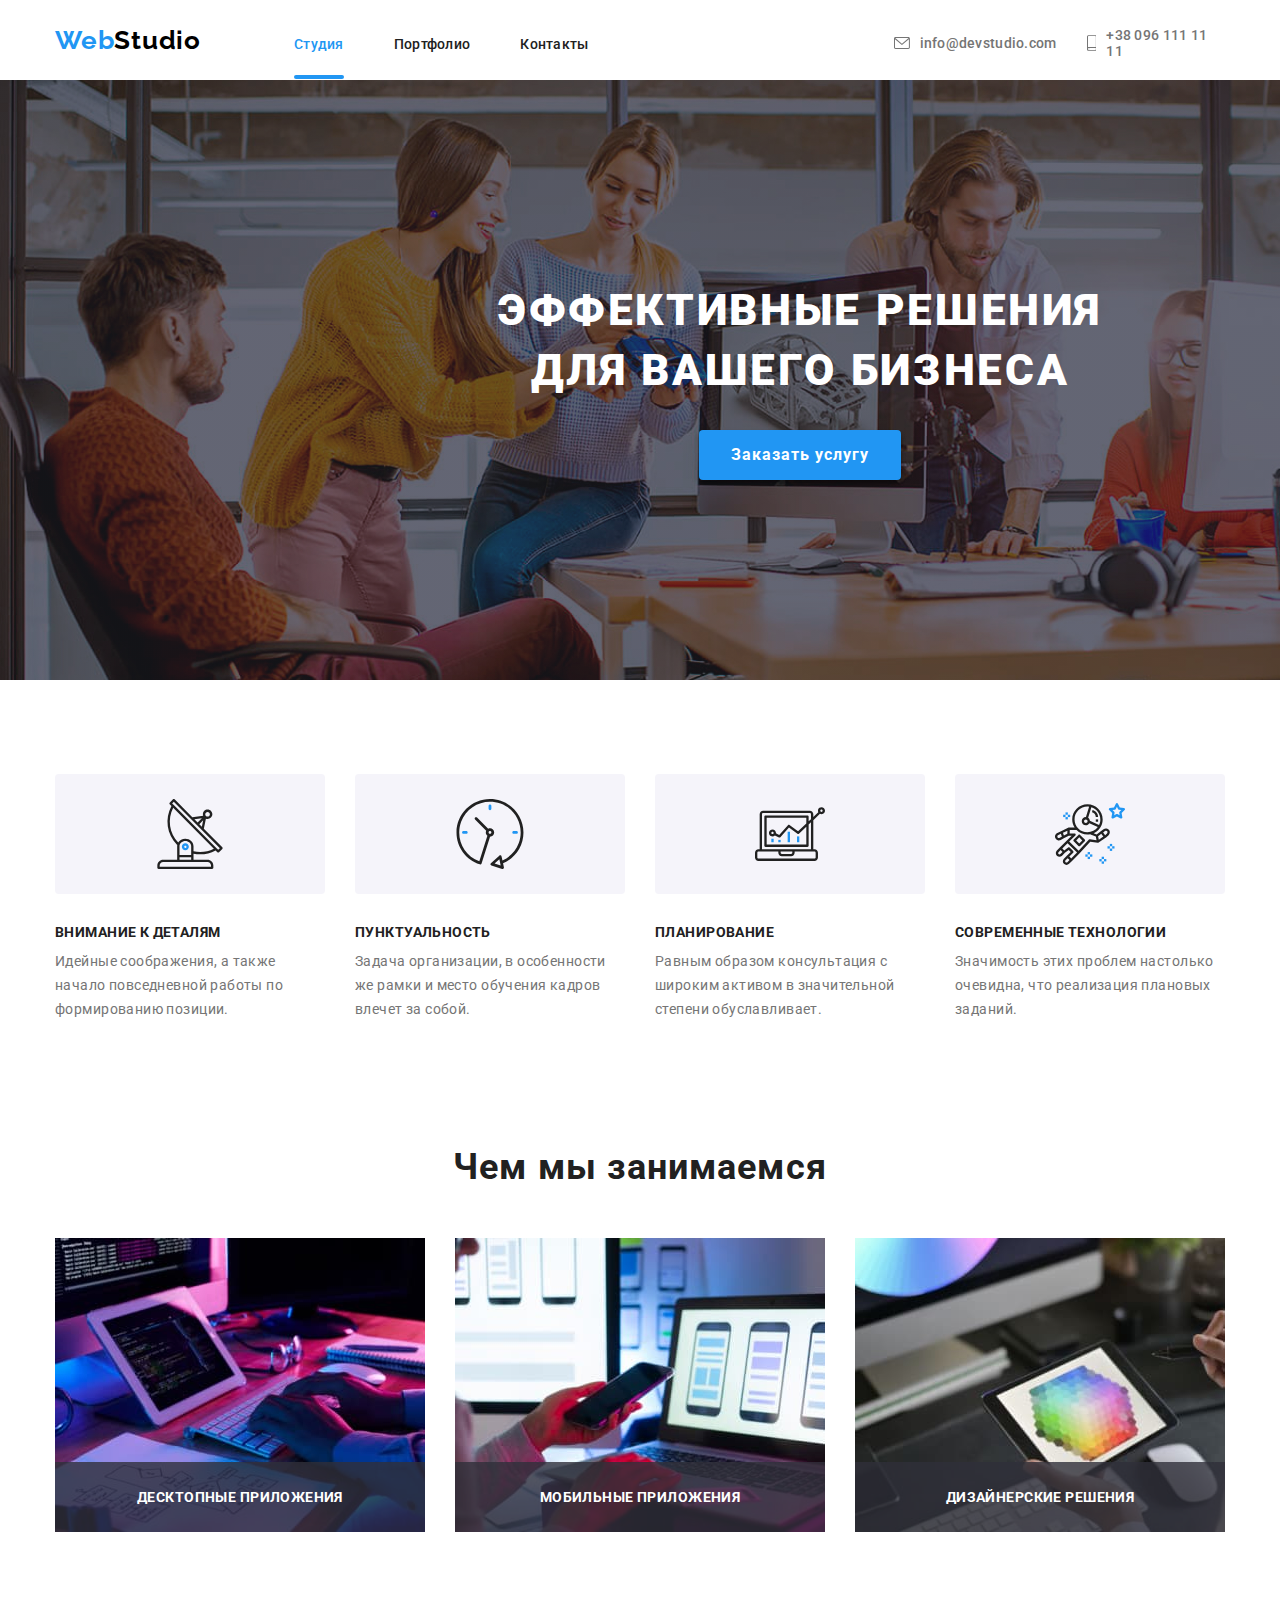
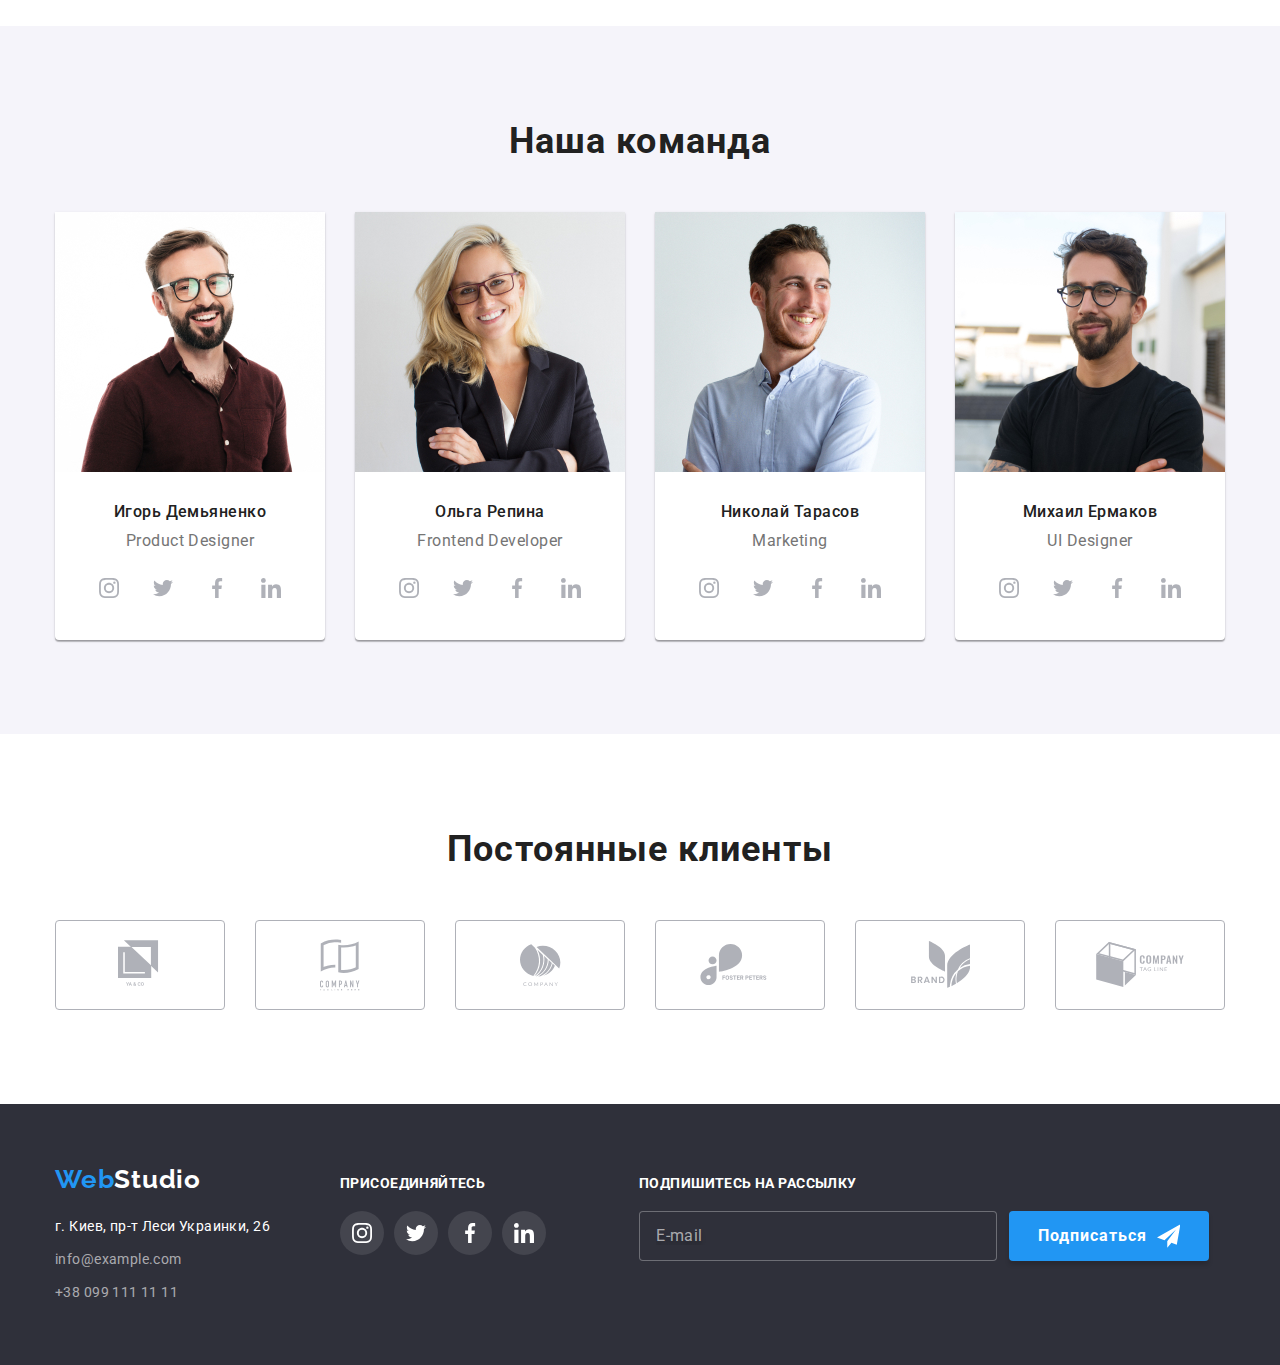
==== commit eb50c0a4: "вносит изменения" ====
--- a/index.html
+++ b/index.html
@@ -16,7 +16,7 @@
         <div class="container">
             <nav class="navigation">
                 <a class="logo header__link link" href="./index.html" aria-label="WebStudio" lang="en">Web<span class="logo--reverse">Studio</span></a>
-                <button type="button" class="header__menu-button is-open" aria-expanded="false" data-menu-button>
+                <button type="button" class="header__menu-button is-open" aria-expanded="false" aria-controls="header__menu-container" data-menu-button>
                     <svg class="menu-button__svg" aria-label="переключатель мобильного меню">
                         <use class="icon-menu" href="./images/svg/sprite.svg#icon-envelope"> </use>
                         <use class="icon-cross" href="./images/svg/sprite.svg#icon-vector"> </use>
--- a/css/main.min.css
+++ b/css/main.min.css
@@ -1,2 +1,2 @@
-.social-list,.social-list__link,.close-button,.services__list-overlay,.clients__list-link{display:-webkit-box;display:-ms-flexbox;display:flex;-webkit-box-pack:center;-ms-flex-pack:center;justify-content:center}*,*::before,*::after{margin:0;padding:0}body{font-family:'Roboto', sans-serif}.list{list-style:none}.link{text-decoration:none}.address{font-style:normal}img{display:block;max-width:100%;height:auto}.container{padding:0 15px;margin:0 auto}@media screen and (min-width: 480px){.container{width:480px}}@media screen and (min-width: 768px){.container{width:768px}}@media screen and (min-width: 1200px){.container{width:1200px}}.visually-hidden{position:absolute !important;clip:rect(1px 1px 1px 1px);clip:rect(1px, 1px, 1px, 1px);padding:0 !important;border:0 !important;height:1px !important;width:1px !important;overflow:hidden}.logo{display:block;font-family:"Raleway",sans-serif;font-style:normal;font-weight:700;font-size:26px;line-height:1.192;letter-spacing:.03em;color:#2196F3}.header .logo{margin-right:93px}.header .logo--reverse{color:#000}.footer .logo{margin-bottom:20px}.footer .logo--reverse{color:#fff}.section-title{margin-bottom:50px;font-weight:700;font-size:28px;line-height:1.178;letter-spacing:.03em;text-align:center;color:#212121}@media screen and (min-width: 1200px){.section-title{font-weight:700;font-size:36px;line-height:1.167;letter-spacing:.03em}}.header{position:relative;height:60px;min-width:480px;padding:16px 0}.navigation{display:-webkit-box;display:-ms-flexbox;display:flex;-ms-flex-line-pack:center;align-content:center;-webkit-box-pack:justify;-ms-flex-pack:justify;justify-content:space-between}.navigation__list{display:block;margin-right:auto;margin-left:auto;width:480 px;margin-bottom:60px}.navigation__list-link{font-weight:500;font-size:18px;line-height:1.167;letter-spacing:.02em;color:#212121;-webkit-transition:color 250ms cubic-bezier(0.4, 0, 0.2, 1);transition:color 250ms cubic-bezier(0.4, 0, 0.2, 1)}.navigation__list-link:hover,.navigation__list-link:focus{color:#2196F3}.navigation__list-item{text-align:center}.navigation__list-item:not(:last-child){margin-bottom:40px}.header__menu-button{-webkit-box-align:center;-ms-flex-align:center;align-items:center;-webkit-box-pack:center;-ms-flex-pack:center;justify-content:center;width:40px;height:40px;border:none;background-color:#fff;cursor:pointer}.menu-button__svg{width:18.67px;height:18.67px;fill:#000}.header__menu-button:focus .menu-button__svg,.header__menu-button:hover .menu-button__svg{fill:#2196F3}.header__menu-button .icon-cross{display:none}.header__menu-button.is-open .icon-cross{display:block}.header__menu-button.is-open .icon-menu{display:none}.header__menu-container{display:none;position:absolute;top:100%;left:0;padding:60px 20px;width:100%;height:393px;background-color:#fff;border-top:1px solid #ECECEC}.header__menu-container.is-open{display:block}.active-page{text-align:center;position:relative;color:#2196F3}.header .active-page{padding-bottom:8px;display:inline-block;-webkit-box-align:center;-ms-flex-align:center;align-items:center}.active-page::after{position:absolute;bottom:0;content:"";display:block;-ms-flex-item-align:center;-ms-grid-row-align:center;align-self:center;width:100%;height:4px;background-color:#2196F3;border-radius:4px}.contact-list__link{display:-webkit-box;display:-ms-flexbox;display:flex;-webkit-box-align:center;-ms-flex-align:center;align-items:center;-webkit-box-pack:center;-ms-flex-pack:center;justify-content:center;height:16px;font-weight:500;font-size:18px;line-height:1.167;letter-spacing:.02em;color:#757575;-webkit-transition:color 250ms cubic-bezier(0.4, 0, 0.2, 1);transition:color 250ms cubic-bezier(0.4, 0, 0.2, 1)}.contact-list__link:hover,.contact-list__link:focus{color:#2196F3}.contact-list__svg{margin-right:10px;fill:#757575;-webkit-transition:fill 250ms cubic-bezier(0.4, 0, 0.2, 1);transition:fill 250ms cubic-bezier(0.4, 0, 0.2, 1)}.contact-list-link:hover .contact-list__svg,.contact-list-link:focus .contact-list__svg{fill:#2196F3}.contact-list__svg--envelope{width:16px;height:12px}.contact-list__svg--smartphone{width:10px;height:16px}.contact-list__item:not(:last-child){margin-bottom:16px}.contact-list__item{display:block;-webkit-box-align:center;-ms-flex-align:center;align-items:center}.footer{padding:60px 0;min-height:603px;background-color:#2F303A;min-width:480px}.address__item{display:block}.address__item:not(:last-child){margin-bottom:9px}.address__item--place{margin-bottom:9px;font-weight:400;font-size:14px;line-height:1.714;letter-spacing:.03em;color:#fff;-webkit-transition:color 250ms cubic-bezier(0.4, 0, 0.2, 1);transition:color 250ms cubic-bezier(0.4, 0, 0.2, 1)}.address__item--place:hover,.address__item--place:focus{color:#2196F3}.address__item--contact{font-weight:400;font-size:14px;line-height:1.714;letter-spacing:.03em;color:rgba(255,255,255,0.6);-webkit-transition:color 250ms cubic-bezier(0.4, 0, 0.2, 1);transition:color 250ms cubic-bezier(0.4, 0, 0.2, 1)}.address__item--contact:hover,.address__item--contact:focus{color:#2196F3}.address-wrapper{-ms-flex-line-pack:center;align-content:center;margin:0 auto}.join-us{width:206px;height:80px;margin:0 auto}.join-us__slogan,.submit__slogan{display:block;margin-bottom:20px;font-weight:700;font-size:14px;line-height:1.143;letter-spacing:.03em;text-transform:uppercase;color:#fff}.submit__email{width:358px;height:50px;margin-bottom:20px;padding:15px 16px;border:1px solid rgba(255,255,255,0.3);border-radius:4px;background-color:#2F303A;color:#fff}.submit__button{display:-webkit-box;display:-ms-flexbox;display:flex;-webkit-box-align:center;-ms-flex-align:center;align-items:center;width:200px;height:50px;padding:10px 29px;background:#2196F3;border:none;-webkit-box-shadow:0px 4px 4px rgba(0,0,0,0.15);box-shadow:0px 4px 4px rgba(0,0,0,0.15);border-radius:4px;font-weight:700;font-size:16px;line-height:1.875;letter-spacing:.06em;color:#fff;cursor:pointer}.submit__svg{margin-left:10px;width:24px;height:24px;fill:#fff}.submit__form input::-webkit-input-placeholder{font-weight:400;font-size:16px;line-height:1.25;letter-spacing:.03em;color:rgba(255,255,255,0.6);text-shadow:0px 4px 4px rgba(0,0,0,0.25);width:100%}.submit__form input:-ms-input-placeholder{font-weight:400;font-size:16px;line-height:1.25;letter-spacing:.03em;color:rgba(255,255,255,0.6);text-shadow:0px 4px 4px rgba(0,0,0,0.25);width:100%}.submit__form input::-ms-input-placeholder{font-weight:400;font-size:16px;line-height:1.25;letter-spacing:.03em;color:rgba(255,255,255,0.6);text-shadow:0px 4px 4px rgba(0,0,0,0.25);width:100%}.submit__form input::placeholder{font-weight:400;font-size:16px;line-height:1.25;letter-spacing:.03em;color:rgba(255,255,255,0.6);text-shadow:0px 4px 4px rgba(0,0,0,0.25);width:100%}@media screen and (max-width: 767px){.address{margin-bottom:60px}.join-us{margin-bottom:60px}}@media screen and (min-width: 768px){.tablet-wrapper{display:-webkit-box;display:-ms-flexbox;display:flex;-webkit-box-align:baseline;-ms-flex-align:baseline;align-items:baseline}.footer{min-height:463px}}@media screen and (max-width: 1119px){.footer{text-align:center}.join-us__slogan,.submit__slogan{text-align:center}.submit{margin:0 auto}.submit__button{margin:0 auto}}@media screen and (min-width: 768px) and (max-width: 1119px){.tablet-wrapper{margin-bottom:60px}.address-wrapper{margin-right:165px}}@media screen and (min-width: 1200px){.footer .container{display:-webkit-box;display:-ms-flexbox;display:flex;-ms-flex-wrap:wrap;flex-wrap:wrap;-webkit-box-align:baseline;-ms-flex-align:baseline;align-items:baseline}.address-wrapper{margin-right:70px}.join-us{margin-right:93px}.submit__form{display:-webkit-box;display:-ms-flexbox;display:flex}.submit__email{margin-right:12px}.footer{min-height:252px}}.social-list__item:not(:last-child){margin-right:10px}.social-list__link{-webkit-box-align:center;-ms-flex-align:center;align-items:center;width:44px;height:44px;border-radius:50%;-webkit-transition:background-color 250ms cubic-bezier(0.4, 0, 0.2, 1);transition:background-color 250ms cubic-bezier(0.4, 0, 0.2, 1)}.footer .social-list__link{background-color:rgba(255,255,255,0.1)}.social-list__link:hover,.social-list__link:focus{background-color:#2196F3}.social-list__svg{width:20px;height:20px;fill:#AFB1B8;-webkit-transition:fill 250ms cubic-bezier(0.4, 0, 0.2, 1);transition:fill 250ms cubic-bezier(0.4, 0, 0.2, 1)}.footer .social-list__svg{fill:#fff}.social-list__link:hover .social-list__svg,.social-list__link:focus .social-list__svg{fill:#fff}.modal-button{display:inline-block;padding:10px 32px;min-width:200px;font-weight:700;font-size:16px;line-height:1.875;letter-spacing:.06em;color:#fff;background:#2196F3;border:none;border-radius:4px;cursor:pointer}.hero .modal-button{-webkit-box-shadow:0px 4px 4px rgba(0,0,0,0.25),0px 4px 4px rgba(0,0,0,0.25);box-shadow:0px 4px 4px rgba(0,0,0,0.25),0px 4px 4px rgba(0,0,0,0.25)}.modal-form__policy .modal-button{-webkit-box-shadow:0px 4px 4px rgba(0,0,0,0.15);box-shadow:0px 4px 4px rgba(0,0,0,0.15)}.backdrop{position:fixed;top:0;left:0;width:100%;height:100%;background-color:rgba(0,0,0,0.2);-webkit-transition:opacity 500ms cubic-bezier(0.4, 0, 0.2, 1),visibility 500ms cubic-bezier(0.4, 0, 0.2, 1);transition:opacity 500ms cubic-bezier(0.4, 0, 0.2, 1),visibility 500ms cubic-bezier(0.4, 0, 0.2, 1)}.is-hidden{opacity:0;visibility:hidden;pointer-events:none}.modal{position:absolute;top:50%;left:50%;-webkit-transform:translate(-50%, -50%) scale(1);transform:translate(-50%, -50%) scale(1);width:450px;height:609px;background-color:#fff;border-radius:4px;-webkit-box-shadow:0px 1px 3px rgba(0,0,0,0.12),0px 1px 1px rgba(0,0,0,0.14),0px 2px 1px rgba(0,0,0,0.2);box-shadow:0px 1px 3px rgba(0,0,0,0.12),0px 1px 1px rgba(0,0,0,0.14),0px 2px 1px rgba(0,0,0,0.2);-webkit-transition:-webkit-transform 500ms cubic-bezier(0.4, 0, 0.2, 1);transition:-webkit-transform 500ms cubic-bezier(0.4, 0, 0.2, 1);transition:transform 500ms cubic-bezier(0.4, 0, 0.2, 1);transition:transform 500ms cubic-bezier(0.4, 0, 0.2, 1), -webkit-transform 500ms cubic-bezier(0.4, 0, 0.2, 1)}.is-hidden .modal{-webkit-transform:translate(-50%, -50%) scale(0.5);transform:translate(-50%, -50%) scale(0.5)}.modal-slogan{display:block;text-align:center;margin-bottom:12px;font-weight:700;font-size:20px;line-height:1.15;letter-spacing:.03em;color:#212121}.close-button{position:absolute;top:8px;right:8px;-webkit-box-align:center;-ms-flex-align:center;align-items:center;width:30px;height:30px;border-radius:50%;border:1px solid rgba(0,0,0,0.1);background-color:#fff;cursor:pointer}.close-button__svg{width:11px;height:11px;-webkit-transition:fill 250ms cubic-bezier(0.4, 0, 0.2, 1);transition:fill 250ms cubic-bezier(0.4, 0, 0.2, 1)}.close-button:focus .close-button__svg,.close-button:hover .close-button__svg{fill:#2196F3}.modal-wrapper{padding:40px 40px}.modal-form__label{display:block;margin-bottom:4px;font-weight:400;font-size:12px;line-height:1.167;letter-spacing:.01em;color:#757575}.modal-form__input{padding-left:42px;width:100%;height:40px;border:1px solid rgba(33,33,33,0.2);border-radius:4px;cursor:pointer;-webkit-transition:outline 250ms cubic-bezier(0.4, 0, 0.2, 1),border-color 250ms cubic-bezier(0.4, 0, 0.2, 1);transition:outline 250ms cubic-bezier(0.4, 0, 0.2, 1),border-color 250ms cubic-bezier(0.4, 0, 0.2, 1)}.modal-form__input:focus{outline:none;border-color:#2196F3}.modal-form__svg{position:absolute;top:11px;left:12px;width:18px;height:18px;-webkit-transition:fill 250ms cubic-bezier(0.4, 0, 0.2, 1);transition:fill 250ms cubic-bezier(0.4, 0, 0.2, 1)}.modal-form__input:focus+.modal-form__svg{fill:#2196F3}.modal-form__container{position:relative}.modal-form__container:not(:last-child){margin-bottom:10px}.modal-form__comment{width:100%;height:120px;padding:12px 16px;margin-bottom:20px;resize:none;border:1px solid rgba(33,33,33,0.2);border-radius:4px;cursor:pointer;-webkit-transition:outline 250ms cubic-bezier(0.4, 0, 0.2, 1),border-color 250ms cubic-bezier(0.4, 0, 0.2, 1);transition:outline 250ms cubic-bezier(0.4, 0, 0.2, 1),border-color 250ms cubic-bezier(0.4, 0, 0.2, 1)}.modal-form__comment:focus{outline:none;border-color:#2196F3}.modal-form__conditions{color:#2196F3}.modal-form__policy{display:block;text-align:center}.modal-form__checkbox-label{display:inline-block;margin-bottom:30px;font-weight:400;font-size:12px;line-height:1.167;letter-spacing:.03em;color:#757575}.modal-form__checkbox-label::before{display:inline-block;vertical-align:middle;margin-right:8px;content:"";width:16px;height:15px;border:2px solid #000;border-radius:3px;outline:none}.modal-form__checkbox:checked+.modal-form__checkbox-label::before{background-image:url(../images/svg/check.svg);background-repeat:no-repeat;background-color:#2196F3;background-size:100%;border:none}.modal-form textarea::-webkit-input-placeholder{font-weight:400;font-size:13px;line-height:1.143;letter-spacing:.01em;color:rgba(117,117,117,0.5)}.modal-form textarea:-ms-input-placeholder{font-weight:400;font-size:13px;line-height:1.143;letter-spacing:.01em;color:rgba(117,117,117,0.5)}.modal-form textarea::-ms-input-placeholder{font-weight:400;font-size:13px;line-height:1.143;letter-spacing:.01em;color:rgba(117,117,117,0.5)}.modal-form textarea::placeholder{font-weight:400;font-size:13px;line-height:1.143;letter-spacing:.01em;color:rgba(117,117,117,0.5)}@media screen and (min-width: 1200px){.modal{width:528px;height:581px}.modal-form__checkbox-label{font-weight:400;font-size:14px;line-height:1.714;letter-spacing:.03em}}.hero{width:480px;height:400px;margin:0 auto;padding:118px 0;text-align:center;background-image:-webkit-gradient(linear, left top, left bottom, from(rgba(47,48,58,0.4)), to(rgba(47,48,58,0.4))),url(../images/hero/bg-mobile.jpg);background-image:linear-gradient(rgba(47,48,58,0.4), rgba(47,48,58,0.4)),url(../images/hero/bg-mobile.jpg);background-repeat:no-repeat;background-color:#C4C4C4}.hero__title{margin-bottom:30px;min-width:360px;font-weight:900;font-size:26px;line-height:1.615;letter-spacing:.06em;text-transform:uppercase;color:#fff}@media screen and (min-device-pixel-ratio: 2) and (max-width: 767px), screen and (-webkit-min-device-pixel-ratio: 2) and (max-width: 767px), screen and (min-resolution: 192dpi) and (max-width: 767px), screen and (min-resolution: 2dppx) and (max-width: 767px){.hero{background-image:-webkit-gradient(linear, left top, left bottom, from(rgba(25,28,38,0.2)), to(rgba(25,28,38,0.2))),url("../images/hero/bg-mobile@2x.jpg");background-image:linear-gradient(rgba(25,28,38,0.2), rgba(25,28,38,0.2)),url("../images/hero/bg-mobile@2x.jpg")}}@media screen and (min-width: 768px){.hero{width:768px;background-image:-webkit-gradient(linear, left top, left bottom, from(rgba(47,48,58,0.4)), to(rgba(47,48,58,0.4))),url(../images/hero/bg-tablet.jpg);background-image:linear-gradient(rgba(47,48,58,0.4), rgba(47,48,58,0.4)),url(../images/hero/bg-tablet.jpg)}}@media screen and (min-device-pixel-ratio: 2) and (min-width: 768px), screen and (-webkit-min-device-pixel-ratio: 2) and (min-width: 768px), screen and (min-resolution: 192dpi) and (min-width: 768px), screen and (min-resolution: 2dppx) and (min-width: 768px){.hero{background-image:-webkit-gradient(linear, left top, left bottom, from(rgba(25,28,38,0.2)), to(rgba(25,28,38,0.2))),url("../images/hero/bg-tablet@2x.jpg");background-image:linear-gradient(rgba(25,28,38,0.2), rgba(25,28,38,0.2)),url("../images/hero/bg-tablet@2x.jpg")}}@media screen and (min-width: 1200px){.hero{width:1600px;height:600px;padding:200px 0;background-image:-webkit-gradient(linear, left top, left bottom, from(rgba(47,48,58,0.4)), to(rgba(47,48,58,0.4))),url(../images/hero/bg-desktop.jpg);background-image:linear-gradient(rgba(47,48,58,0.4), rgba(47,48,58,0.4)),url(../images/hero/bg-desktop.jpg)}.hero__title{min-width:696px;font-weight:900;font-size:44px;line-height:1.364;letter-spacing:.06em;text-transform:uppercase;color:#fff}}@media screen and (min-device-pixel-ratio: 2) and (min-width: 1200px), screen and (-webkit-min-device-pixel-ratio: 2) and (min-width: 1200px), screen and (min-resolution: 192dpi) and (min-width: 1200px), screen and (min-resolution: 2dppx) and (min-width: 1200px){.hero{background-image:-webkit-gradient(linear, left top, left bottom, from(rgba(25,28,38,0.2)), to(rgba(25,28,38,0.2))),url("../images/hero/bg-desktop@2x.jpg");background-image:linear-gradient(rgba(25,28,38,0.2), rgba(25,28,38,0.2)),url("../images/hero/bg-desktop@2x.jpg")}}.advantages{padding:60px 0}.advantages__list-description{font-weight:400;font-size:14px;line-height:1.714;letter-spacing:.03em;color:#757575}.advantages__list-item{width:450px}.advantages__list-item:not(:last-child){margin-bottom:30px}.advantages__list-subtitle{margin-bottom:10px;font-weight:700;font-size:14px;line-height:1.143;letter-spacing:.03em;text-transform:uppercase;color:#212121}.advantages__list-subtitle::before{display:block;content:"";width:100%;height:120px;background-color:#F5F4FA;margin-bottom:30px;border-radius:4px}.advantages__list-subtitle--details::before{background-image:url(../images/svg/antenna.svg);background-repeat:no-repeat;background-position:center;background-size:70px 70px}.advantages__list-subtitle--punctuality::before{background-image:url(../images/svg/clock.svg);background-repeat:no-repeat;background-position:center;background-size:70px 70px}.advantages__list-subtitle--planning::before{background-image:url(../images/svg/diagram.svg);background-repeat:no-repeat;background-position:center;background-size:70px 70px}.advantages__list-subtitle--technologies::before{background-image:url(../images/svg/astronaut.svg);background-repeat:no-repeat;background-position:center;background-size:70px 70px}@media screen and (max-width: 767px){.advantages__list-item:not(:last-child){margin-bottom:30px}.advantages__list-subtitle{text-align:center}}@media screen and (min-width: 768px){.advantages__list-item{width:354px}.advantages__list{display:-webkit-box;display:-ms-flexbox;display:flex;-ms-flex-wrap:wrap;flex-wrap:wrap}}@media screen and (max-width: 1199px){.advantages__list-item:nth-child(2n+1){margin-right:30px}.advantages__list-item:nth-child(-n+2){margin-bottom:30px}}@media screen and (min-width: 1200px){.advantages{padding:94px 0}.advantages__list-item{width:270px}.advantages__list-item:not(:last-child){margin-right:30px}}.services{display:none;padding-bottom:94px}.services__list{display:-webkit-box;display:-ms-flexbox;display:flex}.services__list-item{position:relative}.services__list-item:not(:last-child){margin-right:30px}.services__list-overlay{position:absolute;bottom:0;left:0;padding:27px 27px;width:370px;height:70px;background:rgba(47,48,58,0.8)}.services__list-overlay-title{font-weight:700;font-size:14px;line-height:1.143;letter-spacing:.03em;color:#fff;text-transform:uppercase}@media screen and (min-width: 1200px){.services{display:block}}.team{padding:60px 0;background:#F5F4FA;min-width:480px}.team__list-item{width:450px;height:622px;background-color:#fff;-webkit-box-shadow:0px 1px 3px rgba(0,0,0,0.12),0px 1px 1px rgba(0,0,0,0.14),0px 2px 1px rgba(0,0,0,0.2);box-shadow:0px 1px 3px rgba(0,0,0,0.12),0px 1px 1px rgba(0,0,0,0.14),0px 2px 1px rgba(0,0,0,0.2);border-radius:0px 0px 4px 4px}.team__list-content{padding:30px 20px;text-align:center}.team__list-subtitle{margin-bottom:10px;font-weight:500;font-size:16px;line-height:1.188;letter-spacing:.03em;color:#212121}.team__list-description{font-weight:400;font-size:16px;line-height:1.188;letter-spacing:.03em;color:#757575;margin-bottom:16px}.team__list-image{width:100%}@media screen and (max-width: 767px){.team__list-item:not(:last-child){margin-bottom:30px}}@media screen and (min-width: 768px){.team__list{display:-webkit-box;display:-ms-flexbox;display:flex;-ms-flex-wrap:wrap;flex-wrap:wrap;-webkit-box-pack:center;-ms-flex-pack:center;justify-content:center}.team__list-item{width:354px;height:536px}}@media screen and (max-width: 1199px){.team__list-item:nth-child(2n+1){margin-right:30px}.team__list-item:nth-child(-n+2){margin-bottom:30px}}@media screen and (min-width: 1200px){.team{padding:94px 0}.team__list-item{width:270px;height:428px}.team__list-item:not(:last-child){margin-right:30px}}.clients{padding:60px 0;min-width:480px}.clients__list{display:-webkit-box;display:-ms-flexbox;display:flex;-ms-flex-wrap:wrap;flex-wrap:wrap;-webkit-box-pack:center;-ms-flex-pack:center;justify-content:center}.clients__list-link{-webkit-box-align:center;-ms-flex-align:center;align-items:center;width:210px;height:90px;border:1px solid #AFB1B8;border-radius:4px;-webkit-transition:border-color 250ms cubic-bezier(0.4, 0, 0.2, 1);transition:border-color 250ms cubic-bezier(0.4, 0, 0.2, 1)}.clients__list-link:hover,.clients__list-link:focus{border-color:#2196F3}.clients__list-svg{fill:#AFB1B8;-webkit-transition:fill 250ms cubic-bezier(0.4, 0, 0.2, 1);transition:fill 250ms cubic-bezier(0.4, 0, 0.2, 1)}.clients__list-link:hover .clients__list-svg,.clients__list-link:focus .clients__list-svg{fill:#2196F3}.clients__list-svg--logo-1{width:44.27px;height:49.23px}.clients__list-svg--logo-2{width:40px;height:52px}.clients__list-svg--logo-3{width:41px;height:42.6px}.clients__list-svg--logo-4{width:79.66px;height:42.02px}.clients__list-svg--logo-5{width:59px;height:47px}.clients__list-svg--logo-6{width:88.48px;height:45.44px}@media screen and (min-width: 350px) and (max-width: 767px){.clients__list-item:nth-child(2n+1){margin-right:30px}.clients__list-item:nth-child(-n+4){margin-bottom:30px}}@media screen and (min-width: 768px){.clients__list-link{width:226px}}@media screen and (min-width: 768px) and (max-width: 1199px){.clients__list-item{margin-right:30px;margin-bottom:30px}.clients__list-item:nth-child(3n){margin-right:0}.clients__list-item:nth-last-child(-n+3){margin-bottom:0}}@media screen and (min-width: 1200px){.clients{padding:94px 0}.clients__list-link{width:170px}.clients__list-item:not(:last-child){margin-right:30px}}
+.social-list,.social-list__link,.close-button,.services__list-overlay,.clients__list-link{display:-webkit-box;display:-ms-flexbox;display:flex;-webkit-box-pack:center;-ms-flex-pack:center;justify-content:center}*,*::before,*::after{margin:0;padding:0}body{font-family:'Roboto', sans-serif}.list{list-style:none}.link{text-decoration:none}.address{font-style:normal}img{display:block;max-width:100%;height:auto}.container{padding:0 15px;margin:0 auto}@media screen and (min-width: 480px){.container{width:480px}}@media screen and (min-width: 768px){.container{width:768px}}@media screen and (min-width: 1200px){.container{width:1200px}}.visually-hidden{position:absolute !important;clip:rect(1px 1px 1px 1px);clip:rect(1px, 1px, 1px, 1px);padding:0 !important;border:0 !important;height:1px !important;width:1px !important;overflow:hidden}.logo{display:block;font-family:"Raleway",sans-serif;font-style:normal;font-weight:700;font-size:26px;line-height:1.192;letter-spacing:.03em;color:#2196F3}.header .logo{margin-right:93px}.header .logo--reverse{color:#000}.footer .logo{margin-bottom:20px}.footer .logo--reverse{color:#fff}.section-title{margin-bottom:50px;font-weight:700;font-size:28px;line-height:1.178;letter-spacing:.03em;text-align:center;color:#212121}@media screen and (min-width: 1200px){.section-title{font-weight:700;font-size:36px;line-height:1.167;letter-spacing:.03em}}.navigation{display:-webkit-box;display:-ms-flexbox;display:flex;-ms-flex-line-pack:center;align-content:center;-webkit-box-align:baseline;-ms-flex-align:baseline;align-items:baseline}.navigation__list{display:block;margin-right:auto;margin-left:auto;width:480 px}.navigation__list-link{font-weight:500;font-size:18px;line-height:1.167;letter-spacing:.02em;color:#212121;-webkit-transition:color 250ms cubic-bezier(0.4, 0, 0.2, 1);transition:color 250ms cubic-bezier(0.4, 0, 0.2, 1)}.navigation__list-link:hover,.navigation__list-link:focus{color:#2196F3}.navigation__list-item{text-align:center}.active-page{text-align:center;position:relative;color:#2196F3}.header .active-page{padding-bottom:8px;display:inline-block;-webkit-box-align:center;-ms-flex-align:center;align-items:center}.active-page::after{position:absolute;bottom:0;content:"";display:block;-ms-flex-item-align:center;-ms-grid-row-align:center;align-self:center;width:100%;height:4px;background-color:#2196F3;border-radius:4px}.contact-list__link{display:-webkit-box;display:-ms-flexbox;display:flex;-webkit-box-align:center;-ms-flex-align:center;align-items:center;-webkit-box-pack:center;-ms-flex-pack:center;justify-content:center;height:16px;font-weight:500;font-size:18px;line-height:1.167;letter-spacing:.02em;color:#757575;-webkit-transition:color 250ms cubic-bezier(0.4, 0, 0.2, 1);transition:color 250ms cubic-bezier(0.4, 0, 0.2, 1)}.contact-list__link:hover,.contact-list__link:focus{color:#2196F3}.contact-list__svg{margin-right:10px;fill:#757575;-webkit-transition:fill 250ms cubic-bezier(0.4, 0, 0.2, 1);transition:fill 250ms cubic-bezier(0.4, 0, 0.2, 1)}.contact-list-link:hover .contact-list__svg,.contact-list-link:focus .contact-list__svg{fill:#2196F3}.contact-list__svg--envelope{width:16px;height:12px}.contact-list__svg--smartphone{width:10px;height:16px}.contact-list__item:not(:last-child){margin-bottom:16px}.contact-list__item{display:block}.header__menu-button{-webkit-box-align:center;-ms-flex-align:center;align-items:center;-webkit-box-pack:center;-ms-flex-pack:center;justify-content:center;width:40px;height:40px;border:none;background-color:#fff;cursor:pointer}.menu-button__svg{width:18.67px;height:18.67px;fill:#000}.header__menu-button:focus .menu-button__svg,.header__menu-button:hover .menu-button__svg{fill:#2196F3}@media screen and (min-width: 768px){.header__menu-button{display:none}}.header__menu-button .icon-cross{display:none}.header__menu-button.is-open .icon-cross{display:block}.header__menu-button.is-open .icon-menu{display:none}.header__menu-container.is-open{display:block}@media screen and (max-width: 767px){.header{position:relative;max-height:60px;min-width:480px;padding:16px 0}.navigation{-webkit-box-pack:justify;-ms-flex-pack:justify;justify-content:space-between}.navigation__list{margin-bottom:60px}.navigation__list-item:not(:last-child){margin-bottom:40px}.header__menu-container{display:none;position:absolute;top:100%;left:0;padding:60px 20px;width:100%;height:393px;background-color:#fff;border-top:1px solid #ECECEC}.contact-list__item{text-align:center}}@media screen and (min-width: 768px){.header{max-height:80px}.header .active-page{padding-bottom:27px}.navigation .header__menu-container{display:-webkit-box;display:-ms-flexbox;display:flex}.navigation__list{display:-webkit-box;display:-ms-flexbox;display:flex;margin-right:84px}.navigation__list-link{font-weight:500;font-size:14px;line-height:1.143;letter-spacing:.02em}.navigation__list-item:not(:last-child){margin-right:50px}.contact-list{display:block;margin-right:0}.contact-list__link{font-weight:500;font-size:12px;line-height:1.167;letter-spacing:.02em}.contact-list__item:not(:last-child){margin-bottom:10px}.header{display:-webkit-box;display:-ms-flexbox;display:flex;padding:25px 0;height:80px}}@media screen and (min-width: 1200px){.contact-list{display:-webkit-box;display:-ms-flexbox;display:flex;height:16px}.contact-list__item:not(:last-child){margin-right:30px}.contact-list__link{font-weight:500;font-size:14px;line-height:1.143;letter-spacing:.02em}.navigation__list{margin-right:305px}}.footer{padding:60px 0;min-height:603px;background-color:#2F303A;min-width:480px}.address__item{display:block}.address__item:not(:last-child){margin-bottom:9px}.address__item--place{margin-bottom:9px;font-weight:400;font-size:14px;line-height:1.714;letter-spacing:.03em;color:#fff;-webkit-transition:color 250ms cubic-bezier(0.4, 0, 0.2, 1);transition:color 250ms cubic-bezier(0.4, 0, 0.2, 1)}.address__item--place:hover,.address__item--place:focus{color:#2196F3}.address__item--contact{font-weight:400;font-size:14px;line-height:1.714;letter-spacing:.03em;color:rgba(255,255,255,0.6);-webkit-transition:color 250ms cubic-bezier(0.4, 0, 0.2, 1);transition:color 250ms cubic-bezier(0.4, 0, 0.2, 1)}.address__item--contact:hover,.address__item--contact:focus{color:#2196F3}.address-wrapper{-ms-flex-line-pack:center;align-content:center;margin:0 auto}.join-us{width:206px;height:80px;margin:0 auto}.join-us__slogan,.submit__slogan{display:block;margin-bottom:20px;font-weight:700;font-size:14px;line-height:1.143;letter-spacing:.03em;text-transform:uppercase;color:#fff}.submit__email{width:358px;height:50px;margin-bottom:20px;padding:15px 16px;border:1px solid rgba(255,255,255,0.3);border-radius:4px;background-color:#2F303A;color:#fff}.submit__button{display:-webkit-box;display:-ms-flexbox;display:flex;-webkit-box-align:center;-ms-flex-align:center;align-items:center;width:200px;height:50px;padding:10px 29px;background:#2196F3;border:none;-webkit-box-shadow:0px 4px 4px rgba(0,0,0,0.15);box-shadow:0px 4px 4px rgba(0,0,0,0.15);border-radius:4px;font-weight:700;font-size:16px;line-height:1.875;letter-spacing:.06em;color:#fff;cursor:pointer}.submit__svg{margin-left:10px;width:24px;height:24px;fill:#fff}.submit__form input::-webkit-input-placeholder{font-weight:400;font-size:16px;line-height:1.25;letter-spacing:.03em;color:rgba(255,255,255,0.6);text-shadow:0px 4px 4px rgba(0,0,0,0.25);width:100%}.submit__form input:-ms-input-placeholder{font-weight:400;font-size:16px;line-height:1.25;letter-spacing:.03em;color:rgba(255,255,255,0.6);text-shadow:0px 4px 4px rgba(0,0,0,0.25);width:100%}.submit__form input::-ms-input-placeholder{font-weight:400;font-size:16px;line-height:1.25;letter-spacing:.03em;color:rgba(255,255,255,0.6);text-shadow:0px 4px 4px rgba(0,0,0,0.25);width:100%}.submit__form input::placeholder{font-weight:400;font-size:16px;line-height:1.25;letter-spacing:.03em;color:rgba(255,255,255,0.6);text-shadow:0px 4px 4px rgba(0,0,0,0.25);width:100%}@media screen and (max-width: 767px){.address{margin-bottom:60px}.join-us{margin-bottom:60px}}@media screen and (min-width: 768px){.tablet-wrapper{display:-webkit-box;display:-ms-flexbox;display:flex;-webkit-box-align:baseline;-ms-flex-align:baseline;align-items:baseline}.footer{min-height:463px}}@media screen and (max-width: 1119px){.footer{text-align:center}.join-us__slogan,.submit__slogan{text-align:center}.submit{margin:0 auto}.submit__button{margin:0 auto}}@media screen and (min-width: 768px) and (max-width: 1119px){.tablet-wrapper{margin-bottom:60px}.address-wrapper{margin-right:165px}}@media screen and (min-width: 1200px){.footer .container{display:-webkit-box;display:-ms-flexbox;display:flex;-ms-flex-wrap:wrap;flex-wrap:wrap;-webkit-box-align:baseline;-ms-flex-align:baseline;align-items:baseline}.address-wrapper{margin-right:70px}.join-us{margin-right:93px}.submit__form{display:-webkit-box;display:-ms-flexbox;display:flex}.submit__email{margin-right:12px}.footer{min-height:252px}}.social-list__item:not(:last-child){margin-right:10px}.social-list__link{-webkit-box-align:center;-ms-flex-align:center;align-items:center;width:44px;height:44px;border-radius:50%;-webkit-transition:background-color 250ms cubic-bezier(0.4, 0, 0.2, 1);transition:background-color 250ms cubic-bezier(0.4, 0, 0.2, 1)}.footer .social-list__link{background-color:rgba(255,255,255,0.1)}.social-list__link:hover,.social-list__link:focus{background-color:#2196F3}.social-list__svg{width:20px;height:20px;fill:#AFB1B8;-webkit-transition:fill 250ms cubic-bezier(0.4, 0, 0.2, 1);transition:fill 250ms cubic-bezier(0.4, 0, 0.2, 1)}.footer .social-list__svg{fill:#fff}.social-list__link:hover .social-list__svg,.social-list__link:focus .social-list__svg{fill:#fff}.modal-button{display:inline-block;padding:10px 32px;min-width:200px;font-weight:700;font-size:16px;line-height:1.875;letter-spacing:.06em;color:#fff;background:#2196F3;border:none;border-radius:4px;cursor:pointer}.hero .modal-button{-webkit-box-shadow:0px 4px 4px rgba(0,0,0,0.25),0px 4px 4px rgba(0,0,0,0.25);box-shadow:0px 4px 4px rgba(0,0,0,0.25),0px 4px 4px rgba(0,0,0,0.25)}.modal-form__policy .modal-button{-webkit-box-shadow:0px 4px 4px rgba(0,0,0,0.15);box-shadow:0px 4px 4px rgba(0,0,0,0.15)}.backdrop{position:fixed;top:0;left:0;width:100%;height:100%;background-color:rgba(0,0,0,0.2);-webkit-transition:opacity 500ms cubic-bezier(0.4, 0, 0.2, 1),visibility 500ms cubic-bezier(0.4, 0, 0.2, 1);transition:opacity 500ms cubic-bezier(0.4, 0, 0.2, 1),visibility 500ms cubic-bezier(0.4, 0, 0.2, 1);overflow-y:scroll}.is-hidden{opacity:0;visibility:hidden;pointer-events:none}.modal{position:absolute;top:50%;left:50%;-webkit-transform:translate(-50%, -50%) scale(1);transform:translate(-50%, -50%) scale(1);width:450px;height:609px;background-color:#fff;border-radius:4px;-webkit-box-shadow:0px 1px 3px rgba(0,0,0,0.12),0px 1px 1px rgba(0,0,0,0.14),0px 2px 1px rgba(0,0,0,0.2);box-shadow:0px 1px 3px rgba(0,0,0,0.12),0px 1px 1px rgba(0,0,0,0.14),0px 2px 1px rgba(0,0,0,0.2);-webkit-transition:-webkit-transform 500ms cubic-bezier(0.4, 0, 0.2, 1);transition:-webkit-transform 500ms cubic-bezier(0.4, 0, 0.2, 1);transition:transform 500ms cubic-bezier(0.4, 0, 0.2, 1);transition:transform 500ms cubic-bezier(0.4, 0, 0.2, 1), -webkit-transform 500ms cubic-bezier(0.4, 0, 0.2, 1)}.is-hidden .modal{-webkit-transform:translate(-50%, -50%) scale(0.5);transform:translate(-50%, -50%) scale(0.5)}.modal-slogan{display:block;text-align:center;margin-bottom:12px;font-weight:700;font-size:20px;line-height:1.15;letter-spacing:.03em;color:#212121}.close-button{position:absolute;top:8px;right:8px;-webkit-box-align:center;-ms-flex-align:center;align-items:center;width:30px;height:30px;border-radius:50%;border:1px solid rgba(0,0,0,0.1);background-color:#fff;cursor:pointer}.close-button__svg{width:11px;height:11px;-webkit-transition:fill 250ms cubic-bezier(0.4, 0, 0.2, 1);transition:fill 250ms cubic-bezier(0.4, 0, 0.2, 1)}.close-button:focus .close-button__svg,.close-button:hover .close-button__svg{fill:#2196F3}.modal-wrapper{padding:40px 40px}.modal-form__label{display:block;margin-bottom:4px;font-weight:400;font-size:12px;line-height:1.167;letter-spacing:.01em;color:#757575}.modal-form__input{padding-left:42px;width:100%;height:40px;border:1px solid rgba(33,33,33,0.2);border-radius:4px;cursor:pointer;-webkit-transition:outline 250ms cubic-bezier(0.4, 0, 0.2, 1),border-color 250ms cubic-bezier(0.4, 0, 0.2, 1);transition:outline 250ms cubic-bezier(0.4, 0, 0.2, 1),border-color 250ms cubic-bezier(0.4, 0, 0.2, 1)}.modal-form__input:focus{outline:none;border-color:#2196F3}.modal-form__svg{position:absolute;top:11px;left:12px;width:18px;height:18px;-webkit-transition:fill 250ms cubic-bezier(0.4, 0, 0.2, 1);transition:fill 250ms cubic-bezier(0.4, 0, 0.2, 1)}.modal-form__input:focus+.modal-form__svg{fill:#2196F3}.modal-form__container{position:relative}.modal-form__container:not(:last-child){margin-bottom:10px}.modal-form__comment{width:100%;height:120px;padding:12px 16px;margin-bottom:20px;resize:none;border:1px solid rgba(33,33,33,0.2);border-radius:4px;cursor:pointer;-webkit-transition:outline 250ms cubic-bezier(0.4, 0, 0.2, 1),border-color 250ms cubic-bezier(0.4, 0, 0.2, 1);transition:outline 250ms cubic-bezier(0.4, 0, 0.2, 1),border-color 250ms cubic-bezier(0.4, 0, 0.2, 1)}.modal-form__comment:focus{outline:none;border-color:#2196F3}.modal-form__conditions{color:#2196F3}.modal-form__policy{display:block;text-align:center}.modal-form__checkbox-label{display:inline-block;margin-bottom:30px;font-weight:400;font-size:12px;line-height:1.167;letter-spacing:.03em;color:#757575}.modal-form__checkbox-label::before{display:inline-block;vertical-align:middle;margin-right:8px;content:"";width:16px;height:15px;border:2px solid #000;border-radius:3px;outline:none}.modal-form__checkbox:checked+.modal-form__checkbox-label::before{background-image:url(../images/svg/check.svg);background-repeat:no-repeat;background-color:#2196F3;background-size:100%;border:none}.modal-form textarea::-webkit-input-placeholder{font-weight:400;font-size:13px;line-height:1.143;letter-spacing:.01em;color:rgba(117,117,117,0.5)}.modal-form textarea:-ms-input-placeholder{font-weight:400;font-size:13px;line-height:1.143;letter-spacing:.01em;color:rgba(117,117,117,0.5)}.modal-form textarea::-ms-input-placeholder{font-weight:400;font-size:13px;line-height:1.143;letter-spacing:.01em;color:rgba(117,117,117,0.5)}.modal-form textarea::placeholder{font-weight:400;font-size:13px;line-height:1.143;letter-spacing:.01em;color:rgba(117,117,117,0.5)}@media screen and (min-width: 1200px){.modal{width:528px;height:581px}.modal-form__checkbox-label{font-weight:400;font-size:14px;line-height:1.714;letter-spacing:.03em}}.hero{width:480px;height:400px;margin:0 auto;padding:118px 0;text-align:center;background-image:-webkit-gradient(linear, left top, left bottom, from(rgba(47,48,58,0.4)), to(rgba(47,48,58,0.4))),url(../images/hero/bg-mobile.jpg);background-image:linear-gradient(rgba(47,48,58,0.4), rgba(47,48,58,0.4)),url(../images/hero/bg-mobile.jpg);background-repeat:no-repeat;background-color:#C4C4C4;background-size:cover}.hero__title{margin-bottom:30px;min-width:360px;font-weight:900;font-size:26px;line-height:1.615;letter-spacing:.06em;text-transform:uppercase;color:#fff}@media screen and (min-device-pixel-ratio: 2) and (max-width: 767px), screen and (-webkit-min-device-pixel-ratio: 2) and (max-width: 767px), screen and (min-resolution: 192dpi) and (max-width: 767px), screen and (min-resolution: 2dppx) and (max-width: 767px){.hero{background-image:-webkit-gradient(linear, left top, left bottom, from(rgba(25,28,38,0.2)), to(rgba(25,28,38,0.2))),url("../images/hero/bg-mobile@2x.jpg");background-image:linear-gradient(rgba(25,28,38,0.2), rgba(25,28,38,0.2)),url("../images/hero/bg-mobile@2x.jpg")}}@media screen and (min-width: 768px){.hero{width:768px;background-image:-webkit-gradient(linear, left top, left bottom, from(rgba(47,48,58,0.4)), to(rgba(47,48,58,0.4))),url(../images/hero/bg-tablet.jpg);background-image:linear-gradient(rgba(47,48,58,0.4), rgba(47,48,58,0.4)),url(../images/hero/bg-tablet.jpg)}}@media screen and (min-device-pixel-ratio: 2) and (min-width: 768px), screen and (-webkit-min-device-pixel-ratio: 2) and (min-width: 768px), screen and (min-resolution: 192dpi) and (min-width: 768px), screen and (min-resolution: 2dppx) and (min-width: 768px){.hero{background-image:-webkit-gradient(linear, left top, left bottom, from(rgba(25,28,38,0.2)), to(rgba(25,28,38,0.2))),url("../images/hero/bg-tablet@2x.jpg");background-image:linear-gradient(rgba(25,28,38,0.2), rgba(25,28,38,0.2)),url("../images/hero/bg-tablet@2x.jpg")}}@media screen and (min-width: 1200px){.hero{width:1600px;height:600px;padding:200px 0;background-image:-webkit-gradient(linear, left top, left bottom, from(rgba(47,48,58,0.4)), to(rgba(47,48,58,0.4))),url(../images/hero/bg-desktop.jpg);background-image:linear-gradient(rgba(47,48,58,0.4), rgba(47,48,58,0.4)),url(../images/hero/bg-desktop.jpg)}.hero__title{min-width:696px;font-weight:900;font-size:44px;line-height:1.364;letter-spacing:.06em;text-transform:uppercase;color:#fff}}@media screen and (min-device-pixel-ratio: 2) and (min-width: 1200px), screen and (-webkit-min-device-pixel-ratio: 2) and (min-width: 1200px), screen and (min-resolution: 192dpi) and (min-width: 1200px), screen and (min-resolution: 2dppx) and (min-width: 1200px){.hero{background-image:-webkit-gradient(linear, left top, left bottom, from(rgba(25,28,38,0.2)), to(rgba(25,28,38,0.2))),url("../images/hero/bg-desktop@2x.jpg");background-image:linear-gradient(rgba(25,28,38,0.2), rgba(25,28,38,0.2)),url("../images/hero/bg-desktop@2x.jpg")}}.advantages{padding:60px 0}.advantages__list-description{font-weight:400;font-size:14px;line-height:1.714;letter-spacing:.03em;color:#757575}.advantages__list-item{width:450px}.advantages__list-item:not(:last-child){margin-bottom:30px}.advantages__list-subtitle{margin-bottom:10px;font-weight:700;font-size:14px;line-height:1.143;letter-spacing:.03em;text-transform:uppercase;color:#212121}.advantages__list-subtitle::before{display:block;content:"";width:100%;height:120px;background-color:#F5F4FA;margin-bottom:30px;border-radius:4px}.advantages__list-subtitle--details::before{background-image:url(../images/svg/antenna.svg);background-repeat:no-repeat;background-position:center;background-size:70px 70px}.advantages__list-subtitle--punctuality::before{background-image:url(../images/svg/clock.svg);background-repeat:no-repeat;background-position:center;background-size:70px 70px}.advantages__list-subtitle--planning::before{background-image:url(../images/svg/diagram.svg);background-repeat:no-repeat;background-position:center;background-size:70px 70px}.advantages__list-subtitle--technologies::before{background-image:url(../images/svg/astronaut.svg);background-repeat:no-repeat;background-position:center;background-size:70px 70px}@media screen and (max-width: 767px){.advantages__list-item:not(:last-child){margin-bottom:30px}.advantages__list-subtitle{text-align:center}}@media screen and (min-width: 768px){.advantages__list-item{width:354px}.advantages__list{display:-webkit-box;display:-ms-flexbox;display:flex;-ms-flex-wrap:wrap;flex-wrap:wrap}}@media screen and (max-width: 1199px){.advantages__list-item:nth-child(2n+1){margin-right:30px}.advantages__list-item:nth-child(-n+2){margin-bottom:30px}}@media screen and (min-width: 1200px){.advantages{padding:94px 0}.advantages__list-item{width:270px}.advantages__list-item:not(:last-child){margin-right:30px}}.services{display:none;padding-bottom:94px}.services__list{display:-webkit-box;display:-ms-flexbox;display:flex}.services__list-item{position:relative}.services__list-item:not(:last-child){margin-right:30px}.services__list-overlay{position:absolute;bottom:0;left:0;padding:27px 27px;width:370px;height:70px;background:rgba(47,48,58,0.8)}.services__list-overlay-title{font-weight:700;font-size:14px;line-height:1.143;letter-spacing:.03em;color:#fff;text-transform:uppercase}@media screen and (min-width: 1200px){.services{display:block}}.team{padding:60px 0;background:#F5F4FA;min-width:480px}.team__list-item{width:450px;height:622px;background-color:#fff;-webkit-box-shadow:0px 1px 3px rgba(0,0,0,0.12),0px 1px 1px rgba(0,0,0,0.14),0px 2px 1px rgba(0,0,0,0.2);box-shadow:0px 1px 3px rgba(0,0,0,0.12),0px 1px 1px rgba(0,0,0,0.14),0px 2px 1px rgba(0,0,0,0.2);border-radius:0px 0px 4px 4px}.team__list-content{padding:30px 20px;text-align:center}.team__list-subtitle{margin-bottom:10px;font-weight:500;font-size:16px;line-height:1.188;letter-spacing:.03em;color:#212121}.team__list-description{font-weight:400;font-size:16px;line-height:1.188;letter-spacing:.03em;color:#757575;margin-bottom:16px}.team__list-image{width:100%}@media screen and (max-width: 767px){.team__list-item:not(:last-child){margin-bottom:30px}}@media screen and (min-width: 768px){.team__list{display:-webkit-box;display:-ms-flexbox;display:flex;-ms-flex-wrap:wrap;flex-wrap:wrap;-webkit-box-pack:center;-ms-flex-pack:center;justify-content:center}.team__list-item{width:354px;height:536px}}@media screen and (max-width: 1199px){.team__list-item:nth-child(2n+1){margin-right:30px}.team__list-item:nth-child(-n+2){margin-bottom:30px}}@media screen and (min-width: 1200px){.team{padding:94px 0}.team__list-item{width:270px;height:428px}.team__list-item:not(:last-child){margin-right:30px}}.clients{padding:60px 0;min-width:480px}.clients__list{display:-webkit-box;display:-ms-flexbox;display:flex;-ms-flex-wrap:wrap;flex-wrap:wrap;-webkit-box-pack:center;-ms-flex-pack:center;justify-content:center}.clients__list-link{-webkit-box-align:center;-ms-flex-align:center;align-items:center;width:210px;height:90px;border:1px solid #AFB1B8;border-radius:4px;-webkit-transition:border-color 250ms cubic-bezier(0.4, 0, 0.2, 1);transition:border-color 250ms cubic-bezier(0.4, 0, 0.2, 1)}.clients__list-link:hover,.clients__list-link:focus{border-color:#2196F3}.clients__list-svg{fill:#AFB1B8;-webkit-transition:fill 250ms cubic-bezier(0.4, 0, 0.2, 1);transition:fill 250ms cubic-bezier(0.4, 0, 0.2, 1)}.clients__list-link:hover .clients__list-svg,.clients__list-link:focus .clients__list-svg{fill:#2196F3}.clients__list-svg--logo-1{width:44.27px;height:49.23px}.clients__list-svg--logo-2{width:40px;height:52px}.clients__list-svg--logo-3{width:41px;height:42.6px}.clients__list-svg--logo-4{width:79.66px;height:42.02px}.clients__list-svg--logo-5{width:59px;height:47px}.clients__list-svg--logo-6{width:88.48px;height:45.44px}@media screen and (max-width: 767px){.clients__list-item:nth-child(2n+1){margin-right:30px}.clients__list-item:nth-child(-n+4){margin-bottom:30px}}@media screen and (min-width: 768px){.clients__list-link{width:226px}}@media screen and (min-width: 768px) and (max-width: 1199px){.clients__list-item{margin-right:30px;margin-bottom:30px}.clients__list-item:nth-child(3n){margin-right:0}.clients__list-item:nth-last-child(-n+3){margin-bottom:0}}@media screen and (min-width: 1200px){.clients{padding:94px 0}.clients__list-link{width:170px}.clients__list-item:not(:last-child){margin-right:30px}}
 /*# sourceMappingURL=main.min.css.map */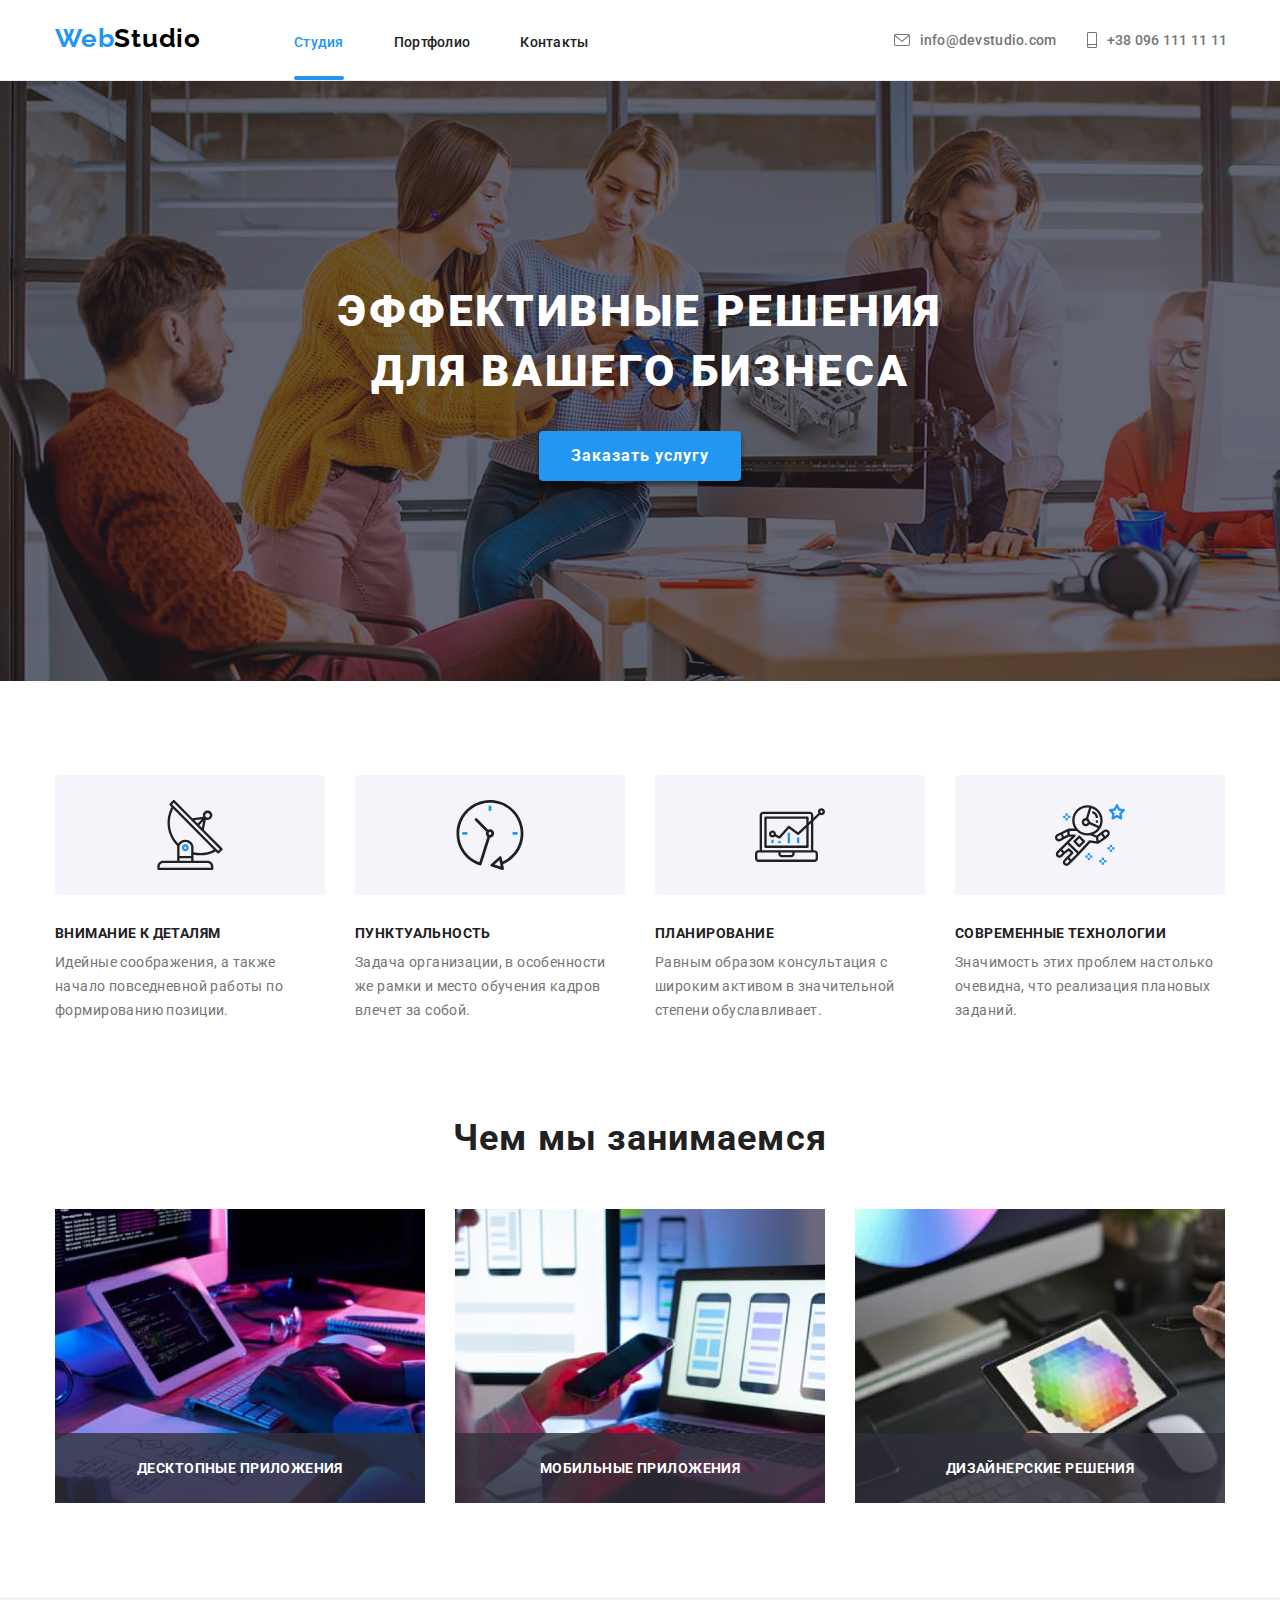
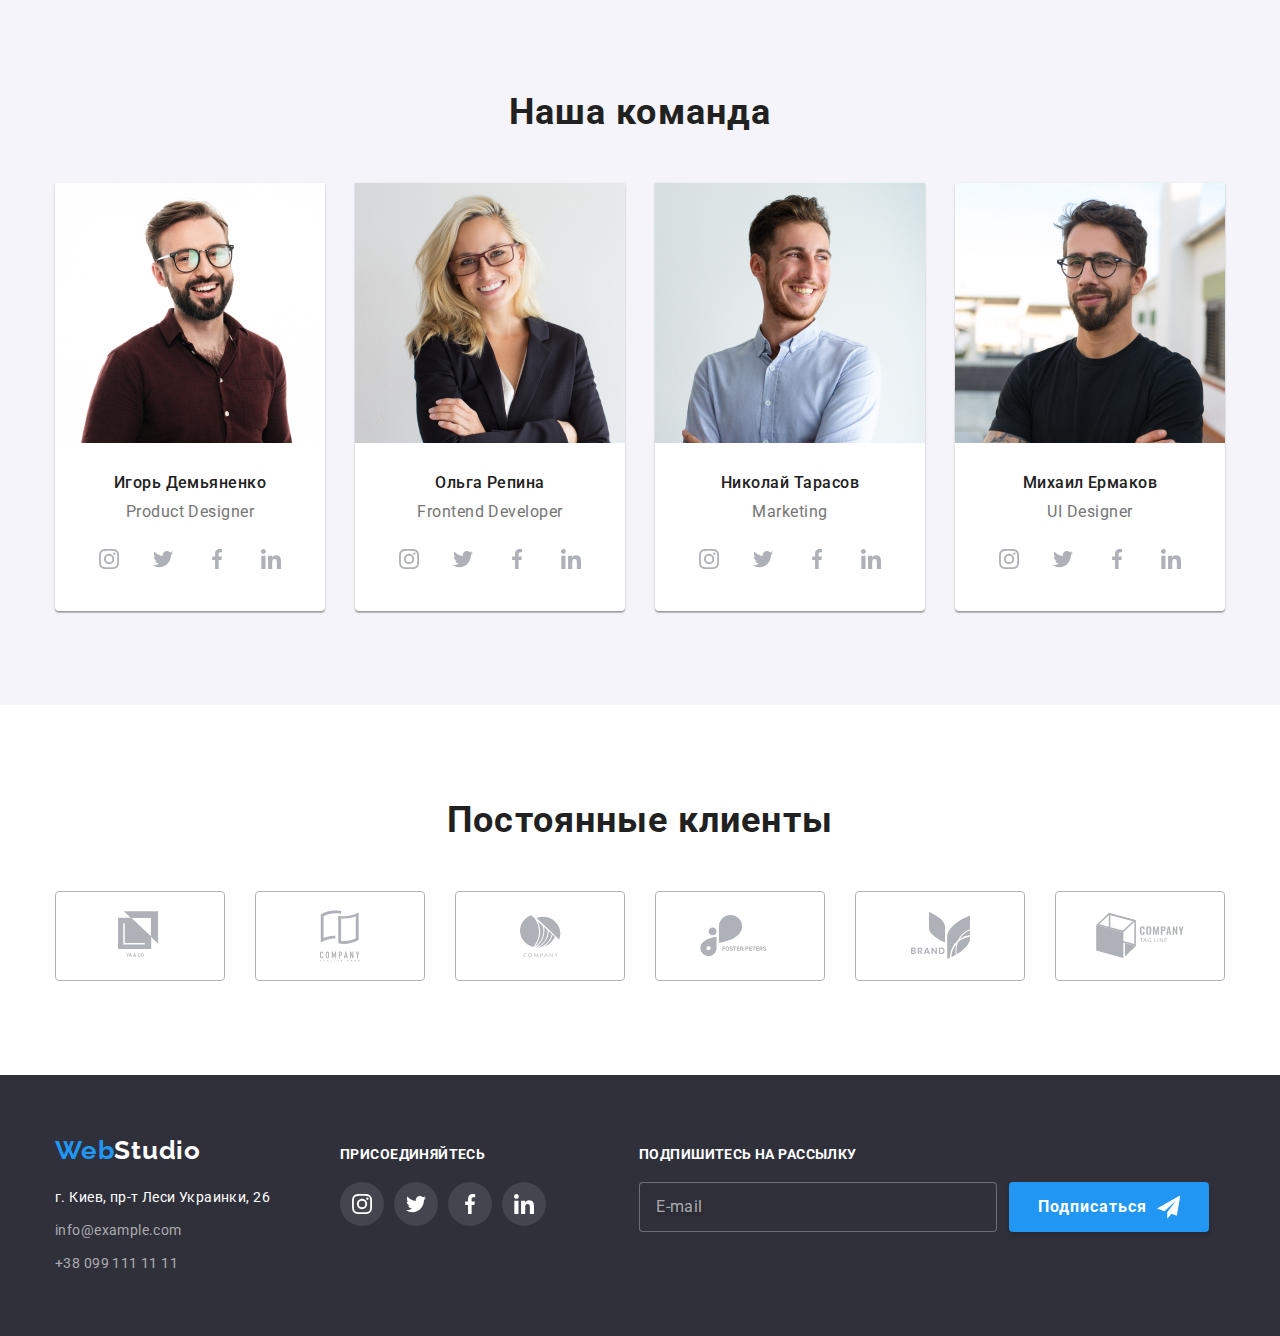
==== commit 6fd36562: "редактирует путь картинок" ====
--- a/index.html
+++ b/index.html
@@ -15,14 +15,16 @@
     <header class="header">
         <div class="container">
             <nav class="navigation">
-                <a class="logo header__link link" href="./index.html" aria-label="WebStudio" lang="en">Web<span class="logo--reverse">Studio</span></a>
-                <button type="button" class="header__menu-button is-open" aria-expanded="false" aria-controls="header__menu-container" data-menu-button>
-                    <svg class="menu-button__svg" aria-label="переключатель мобильного меню">
-                        <use class="icon-menu" href="./images/svg/sprite.svg#icon-envelope"> </use>
-                        <use class="icon-cross" href="./images/svg/sprite.svg#icon-vector"> </use>
-                    </svg>
-                </button>
-                <div class="header__menu-container is-open" data-menu>
+                <div class="header-mobile">
+                    <a class="logo header__link link" href="./index.html" aria-label="WebStudio" lang="en">Web<span class="logo--reverse">Studio</span></a>
+                    <button type="button" class="header__menu-button" aria-expanded="false" data-menu-button>
+                        <svg class="menu-button__svg" aria-label="переключатель мобильного меню">
+                            <use class="icon-menu" href="./images/svg/sprite.svg#icon-menu"> </use>
+                            <use class="icon-cross" href="./images/svg/sprite.svg#icon-close"> </use>
+                        </svg>
+                    </button>
+                </div>
+                <div class="header__menu-container" id="menu-container" data-menu>
                     <ul class="navigation__list list">
                         <li class="navigation__list-item">
                             <a class="navigation__list-link header__link link active-page" href="./index.html">Студия</a>
@@ -54,14 +56,15 @@
                     </ul>    
                 </div>
             </nav>
-       
         </div>           
     </header>
     <main>
         <!--HERO-->
         <section class="hero">
+            <div class="container">
                 <h1 class="hero__title">ЭФФЕКТИВНЫЕ РЕШЕНИЯ <br> ДЛЯ ВАШЕГО БИЗНЕСА</h1>
                 <button class="modal-button" type="button" data-modal-open>Заказать услугу</button>
+            </div>
         </section>
         <!--COMPANY ADVANTAGES-->
         <section class="advantages">
@@ -93,19 +96,19 @@
                 <h2 class="section-title">Чем мы занимаемся</h2>
                 <ul class="services__list list">
                     <li class="services__list-item"> 
-                        <img class="services__list-image" src="./images/services/service1.jpg" width="370" height="294" alt="руки разработчика, работающего за компьютером">
+                        <img class="services__list-image" srcset="./images/services/service1.jpg 1x, ./images/services/service1@2x.jpg 2x" src="./images/services/service1.jpg" width="370" height="294" alt="руки разработчика, работающего за компьютером">
                         <div class="services__list-overlay">
                             <h3 class="services__list-overlay-title">Десктопные приложения</h3>
                         </div>
                     </li>
                     <li class="services__list-item">
-                        <img class="services__list-image" src="./images/services/service2.jpg" width="370" height="294" alt="руки веб дизайнера пользовательских интерфейсов, работающего над приложением для смартфонов">
+                        <img class="services__list-image" srcset="./images/services/service2.jpg 1x, ./images/services/service2@2x.jpg 2x" src="./images/services/service1.jpg" width="370" height="294" alt="руки веб дизайнера пользовательских интерфейсов, работающего над приложением для смартфонов">
                         <div class="services__list-overlay">
                             <h3 class="services__list-overlay-title">Мобильные приложения</h3>
                         </div>
                     </li>
                     <li class="services__list-item">
-                        <img class="services__list-image" src="./images/services/service3.jpg" width="370" height="294" alt="руки веб дизайнера, работающего с графикой">
+                        <img class="services__list-image" srcset="./images/services/service3.jpg 1x, ./images/services/service3@2x.jpg 2x" src="./images/services/service1.jpg" width="370" height="294" alt="руки веб дизайнера, работающего с графикой">
                         <div class="services__list-overlay">
                             <h3 class="services__list-overlay-title">Дизайнерские решения</h3>
                         </div>
--- a/css/main.min.css
+++ b/css/main.min.css
@@ -1,2 +1,2 @@
-.social-list,.social-list__link,.close-button,.services__list-overlay,.clients__list-link{display:-webkit-box;display:-ms-flexbox;display:flex;-webkit-box-pack:center;-ms-flex-pack:center;justify-content:center}*,*::before,*::after{margin:0;padding:0}body{font-family:'Roboto', sans-serif}.list{list-style:none}.link{text-decoration:none}.address{font-style:normal}img{display:block;max-width:100%;height:auto}.container{padding:0 15px;margin:0 auto}@media screen and (min-width: 480px){.container{width:480px}}@media screen and (min-width: 768px){.container{width:768px}}@media screen and (min-width: 1200px){.container{width:1200px}}.visually-hidden{position:absolute !important;clip:rect(1px 1px 1px 1px);clip:rect(1px, 1px, 1px, 1px);padding:0 !important;border:0 !important;height:1px !important;width:1px !important;overflow:hidden}.logo{display:block;font-family:"Raleway",sans-serif;font-style:normal;font-weight:700;font-size:26px;line-height:1.192;letter-spacing:.03em;color:#2196F3}.header .logo{margin-right:93px}.header .logo--reverse{color:#000}.footer .logo{margin-bottom:20px}.footer .logo--reverse{color:#fff}.section-title{margin-bottom:50px;font-weight:700;font-size:28px;line-height:1.178;letter-spacing:.03em;text-align:center;color:#212121}@media screen and (min-width: 1200px){.section-title{font-weight:700;font-size:36px;line-height:1.167;letter-spacing:.03em}}.navigation{display:-webkit-box;display:-ms-flexbox;display:flex;-ms-flex-line-pack:center;align-content:center;-webkit-box-align:baseline;-ms-flex-align:baseline;align-items:baseline}.navigation__list{display:block;margin-right:auto;margin-left:auto;width:480 px}.navigation__list-link{font-weight:500;font-size:18px;line-height:1.167;letter-spacing:.02em;color:#212121;-webkit-transition:color 250ms cubic-bezier(0.4, 0, 0.2, 1);transition:color 250ms cubic-bezier(0.4, 0, 0.2, 1)}.navigation__list-link:hover,.navigation__list-link:focus{color:#2196F3}.navigation__list-item{text-align:center}.active-page{text-align:center;position:relative;color:#2196F3}.header .active-page{padding-bottom:8px;display:inline-block;-webkit-box-align:center;-ms-flex-align:center;align-items:center}.active-page::after{position:absolute;bottom:0;content:"";display:block;-ms-flex-item-align:center;-ms-grid-row-align:center;align-self:center;width:100%;height:4px;background-color:#2196F3;border-radius:4px}.contact-list__link{display:-webkit-box;display:-ms-flexbox;display:flex;-webkit-box-align:center;-ms-flex-align:center;align-items:center;-webkit-box-pack:center;-ms-flex-pack:center;justify-content:center;height:16px;font-weight:500;font-size:18px;line-height:1.167;letter-spacing:.02em;color:#757575;-webkit-transition:color 250ms cubic-bezier(0.4, 0, 0.2, 1);transition:color 250ms cubic-bezier(0.4, 0, 0.2, 1)}.contact-list__link:hover,.contact-list__link:focus{color:#2196F3}.contact-list__svg{margin-right:10px;fill:#757575;-webkit-transition:fill 250ms cubic-bezier(0.4, 0, 0.2, 1);transition:fill 250ms cubic-bezier(0.4, 0, 0.2, 1)}.contact-list-link:hover .contact-list__svg,.contact-list-link:focus .contact-list__svg{fill:#2196F3}.contact-list__svg--envelope{width:16px;height:12px}.contact-list__svg--smartphone{width:10px;height:16px}.contact-list__item:not(:last-child){margin-bottom:16px}.contact-list__item{display:block}.header__menu-button{-webkit-box-align:center;-ms-flex-align:center;align-items:center;-webkit-box-pack:center;-ms-flex-pack:center;justify-content:center;width:40px;height:40px;border:none;background-color:#fff;cursor:pointer}.menu-button__svg{width:18.67px;height:18.67px;fill:#000}.header__menu-button:focus .menu-button__svg,.header__menu-button:hover .menu-button__svg{fill:#2196F3}@media screen and (min-width: 768px){.header__menu-button{display:none}}.header__menu-button .icon-cross{display:none}.header__menu-button.is-open .icon-cross{display:block}.header__menu-button.is-open .icon-menu{display:none}.header__menu-container.is-open{display:block}@media screen and (max-width: 767px){.header{position:relative;max-height:60px;min-width:480px;padding:16px 0}.navigation{-webkit-box-pack:justify;-ms-flex-pack:justify;justify-content:space-between}.navigation__list{margin-bottom:60px}.navigation__list-item:not(:last-child){margin-bottom:40px}.header__menu-container{display:none;position:absolute;top:100%;left:0;padding:60px 20px;width:100%;height:393px;background-color:#fff;border-top:1px solid #ECECEC}.contact-list__item{text-align:center}}@media screen and (min-width: 768px){.header{max-height:80px}.header .active-page{padding-bottom:27px}.navigation .header__menu-container{display:-webkit-box;display:-ms-flexbox;display:flex}.navigation__list{display:-webkit-box;display:-ms-flexbox;display:flex;margin-right:84px}.navigation__list-link{font-weight:500;font-size:14px;line-height:1.143;letter-spacing:.02em}.navigation__list-item:not(:last-child){margin-right:50px}.contact-list{display:block;margin-right:0}.contact-list__link{font-weight:500;font-size:12px;line-height:1.167;letter-spacing:.02em}.contact-list__item:not(:last-child){margin-bottom:10px}.header{display:-webkit-box;display:-ms-flexbox;display:flex;padding:25px 0;height:80px}}@media screen and (min-width: 1200px){.contact-list{display:-webkit-box;display:-ms-flexbox;display:flex;height:16px}.contact-list__item:not(:last-child){margin-right:30px}.contact-list__link{font-weight:500;font-size:14px;line-height:1.143;letter-spacing:.02em}.navigation__list{margin-right:305px}}.footer{padding:60px 0;min-height:603px;background-color:#2F303A;min-width:480px}.address__item{display:block}.address__item:not(:last-child){margin-bottom:9px}.address__item--place{margin-bottom:9px;font-weight:400;font-size:14px;line-height:1.714;letter-spacing:.03em;color:#fff;-webkit-transition:color 250ms cubic-bezier(0.4, 0, 0.2, 1);transition:color 250ms cubic-bezier(0.4, 0, 0.2, 1)}.address__item--place:hover,.address__item--place:focus{color:#2196F3}.address__item--contact{font-weight:400;font-size:14px;line-height:1.714;letter-spacing:.03em;color:rgba(255,255,255,0.6);-webkit-transition:color 250ms cubic-bezier(0.4, 0, 0.2, 1);transition:color 250ms cubic-bezier(0.4, 0, 0.2, 1)}.address__item--contact:hover,.address__item--contact:focus{color:#2196F3}.address-wrapper{-ms-flex-line-pack:center;align-content:center;margin:0 auto}.join-us{width:206px;height:80px;margin:0 auto}.join-us__slogan,.submit__slogan{display:block;margin-bottom:20px;font-weight:700;font-size:14px;line-height:1.143;letter-spacing:.03em;text-transform:uppercase;color:#fff}.submit__email{width:358px;height:50px;margin-bottom:20px;padding:15px 16px;border:1px solid rgba(255,255,255,0.3);border-radius:4px;background-color:#2F303A;color:#fff}.submit__button{display:-webkit-box;display:-ms-flexbox;display:flex;-webkit-box-align:center;-ms-flex-align:center;align-items:center;width:200px;height:50px;padding:10px 29px;background:#2196F3;border:none;-webkit-box-shadow:0px 4px 4px rgba(0,0,0,0.15);box-shadow:0px 4px 4px rgba(0,0,0,0.15);border-radius:4px;font-weight:700;font-size:16px;line-height:1.875;letter-spacing:.06em;color:#fff;cursor:pointer}.submit__svg{margin-left:10px;width:24px;height:24px;fill:#fff}.submit__form input::-webkit-input-placeholder{font-weight:400;font-size:16px;line-height:1.25;letter-spacing:.03em;color:rgba(255,255,255,0.6);text-shadow:0px 4px 4px rgba(0,0,0,0.25);width:100%}.submit__form input:-ms-input-placeholder{font-weight:400;font-size:16px;line-height:1.25;letter-spacing:.03em;color:rgba(255,255,255,0.6);text-shadow:0px 4px 4px rgba(0,0,0,0.25);width:100%}.submit__form input::-ms-input-placeholder{font-weight:400;font-size:16px;line-height:1.25;letter-spacing:.03em;color:rgba(255,255,255,0.6);text-shadow:0px 4px 4px rgba(0,0,0,0.25);width:100%}.submit__form input::placeholder{font-weight:400;font-size:16px;line-height:1.25;letter-spacing:.03em;color:rgba(255,255,255,0.6);text-shadow:0px 4px 4px rgba(0,0,0,0.25);width:100%}@media screen and (max-width: 767px){.address{margin-bottom:60px}.join-us{margin-bottom:60px}}@media screen and (min-width: 768px){.tablet-wrapper{display:-webkit-box;display:-ms-flexbox;display:flex;-webkit-box-align:baseline;-ms-flex-align:baseline;align-items:baseline}.footer{min-height:463px}}@media screen and (max-width: 1119px){.footer{text-align:center}.join-us__slogan,.submit__slogan{text-align:center}.submit{margin:0 auto}.submit__button{margin:0 auto}}@media screen and (min-width: 768px) and (max-width: 1119px){.tablet-wrapper{margin-bottom:60px}.address-wrapper{margin-right:165px}}@media screen and (min-width: 1200px){.footer .container{display:-webkit-box;display:-ms-flexbox;display:flex;-ms-flex-wrap:wrap;flex-wrap:wrap;-webkit-box-align:baseline;-ms-flex-align:baseline;align-items:baseline}.address-wrapper{margin-right:70px}.join-us{margin-right:93px}.submit__form{display:-webkit-box;display:-ms-flexbox;display:flex}.submit__email{margin-right:12px}.footer{min-height:252px}}.social-list__item:not(:last-child){margin-right:10px}.social-list__link{-webkit-box-align:center;-ms-flex-align:center;align-items:center;width:44px;height:44px;border-radius:50%;-webkit-transition:background-color 250ms cubic-bezier(0.4, 0, 0.2, 1);transition:background-color 250ms cubic-bezier(0.4, 0, 0.2, 1)}.footer .social-list__link{background-color:rgba(255,255,255,0.1)}.social-list__link:hover,.social-list__link:focus{background-color:#2196F3}.social-list__svg{width:20px;height:20px;fill:#AFB1B8;-webkit-transition:fill 250ms cubic-bezier(0.4, 0, 0.2, 1);transition:fill 250ms cubic-bezier(0.4, 0, 0.2, 1)}.footer .social-list__svg{fill:#fff}.social-list__link:hover .social-list__svg,.social-list__link:focus .social-list__svg{fill:#fff}.modal-button{display:inline-block;padding:10px 32px;min-width:200px;font-weight:700;font-size:16px;line-height:1.875;letter-spacing:.06em;color:#fff;background:#2196F3;border:none;border-radius:4px;cursor:pointer}.hero .modal-button{-webkit-box-shadow:0px 4px 4px rgba(0,0,0,0.25),0px 4px 4px rgba(0,0,0,0.25);box-shadow:0px 4px 4px rgba(0,0,0,0.25),0px 4px 4px rgba(0,0,0,0.25)}.modal-form__policy .modal-button{-webkit-box-shadow:0px 4px 4px rgba(0,0,0,0.15);box-shadow:0px 4px 4px rgba(0,0,0,0.15)}.backdrop{position:fixed;top:0;left:0;width:100%;height:100%;background-color:rgba(0,0,0,0.2);-webkit-transition:opacity 500ms cubic-bezier(0.4, 0, 0.2, 1),visibility 500ms cubic-bezier(0.4, 0, 0.2, 1);transition:opacity 500ms cubic-bezier(0.4, 0, 0.2, 1),visibility 500ms cubic-bezier(0.4, 0, 0.2, 1);overflow-y:scroll}.is-hidden{opacity:0;visibility:hidden;pointer-events:none}.modal{position:absolute;top:50%;left:50%;-webkit-transform:translate(-50%, -50%) scale(1);transform:translate(-50%, -50%) scale(1);width:450px;height:609px;background-color:#fff;border-radius:4px;-webkit-box-shadow:0px 1px 3px rgba(0,0,0,0.12),0px 1px 1px rgba(0,0,0,0.14),0px 2px 1px rgba(0,0,0,0.2);box-shadow:0px 1px 3px rgba(0,0,0,0.12),0px 1px 1px rgba(0,0,0,0.14),0px 2px 1px rgba(0,0,0,0.2);-webkit-transition:-webkit-transform 500ms cubic-bezier(0.4, 0, 0.2, 1);transition:-webkit-transform 500ms cubic-bezier(0.4, 0, 0.2, 1);transition:transform 500ms cubic-bezier(0.4, 0, 0.2, 1);transition:transform 500ms cubic-bezier(0.4, 0, 0.2, 1), -webkit-transform 500ms cubic-bezier(0.4, 0, 0.2, 1)}.is-hidden .modal{-webkit-transform:translate(-50%, -50%) scale(0.5);transform:translate(-50%, -50%) scale(0.5)}.modal-slogan{display:block;text-align:center;margin-bottom:12px;font-weight:700;font-size:20px;line-height:1.15;letter-spacing:.03em;color:#212121}.close-button{position:absolute;top:8px;right:8px;-webkit-box-align:center;-ms-flex-align:center;align-items:center;width:30px;height:30px;border-radius:50%;border:1px solid rgba(0,0,0,0.1);background-color:#fff;cursor:pointer}.close-button__svg{width:11px;height:11px;-webkit-transition:fill 250ms cubic-bezier(0.4, 0, 0.2, 1);transition:fill 250ms cubic-bezier(0.4, 0, 0.2, 1)}.close-button:focus .close-button__svg,.close-button:hover .close-button__svg{fill:#2196F3}.modal-wrapper{padding:40px 40px}.modal-form__label{display:block;margin-bottom:4px;font-weight:400;font-size:12px;line-height:1.167;letter-spacing:.01em;color:#757575}.modal-form__input{padding-left:42px;width:100%;height:40px;border:1px solid rgba(33,33,33,0.2);border-radius:4px;cursor:pointer;-webkit-transition:outline 250ms cubic-bezier(0.4, 0, 0.2, 1),border-color 250ms cubic-bezier(0.4, 0, 0.2, 1);transition:outline 250ms cubic-bezier(0.4, 0, 0.2, 1),border-color 250ms cubic-bezier(0.4, 0, 0.2, 1)}.modal-form__input:focus{outline:none;border-color:#2196F3}.modal-form__svg{position:absolute;top:11px;left:12px;width:18px;height:18px;-webkit-transition:fill 250ms cubic-bezier(0.4, 0, 0.2, 1);transition:fill 250ms cubic-bezier(0.4, 0, 0.2, 1)}.modal-form__input:focus+.modal-form__svg{fill:#2196F3}.modal-form__container{position:relative}.modal-form__container:not(:last-child){margin-bottom:10px}.modal-form__comment{width:100%;height:120px;padding:12px 16px;margin-bottom:20px;resize:none;border:1px solid rgba(33,33,33,0.2);border-radius:4px;cursor:pointer;-webkit-transition:outline 250ms cubic-bezier(0.4, 0, 0.2, 1),border-color 250ms cubic-bezier(0.4, 0, 0.2, 1);transition:outline 250ms cubic-bezier(0.4, 0, 0.2, 1),border-color 250ms cubic-bezier(0.4, 0, 0.2, 1)}.modal-form__comment:focus{outline:none;border-color:#2196F3}.modal-form__conditions{color:#2196F3}.modal-form__policy{display:block;text-align:center}.modal-form__checkbox-label{display:inline-block;margin-bottom:30px;font-weight:400;font-size:12px;line-height:1.167;letter-spacing:.03em;color:#757575}.modal-form__checkbox-label::before{display:inline-block;vertical-align:middle;margin-right:8px;content:"";width:16px;height:15px;border:2px solid #000;border-radius:3px;outline:none}.modal-form__checkbox:checked+.modal-form__checkbox-label::before{background-image:url(../images/svg/check.svg);background-repeat:no-repeat;background-color:#2196F3;background-size:100%;border:none}.modal-form textarea::-webkit-input-placeholder{font-weight:400;font-size:13px;line-height:1.143;letter-spacing:.01em;color:rgba(117,117,117,0.5)}.modal-form textarea:-ms-input-placeholder{font-weight:400;font-size:13px;line-height:1.143;letter-spacing:.01em;color:rgba(117,117,117,0.5)}.modal-form textarea::-ms-input-placeholder{font-weight:400;font-size:13px;line-height:1.143;letter-spacing:.01em;color:rgba(117,117,117,0.5)}.modal-form textarea::placeholder{font-weight:400;font-size:13px;line-height:1.143;letter-spacing:.01em;color:rgba(117,117,117,0.5)}@media screen and (min-width: 1200px){.modal{width:528px;height:581px}.modal-form__checkbox-label{font-weight:400;font-size:14px;line-height:1.714;letter-spacing:.03em}}.hero{width:480px;height:400px;margin:0 auto;padding:118px 0;text-align:center;background-image:-webkit-gradient(linear, left top, left bottom, from(rgba(47,48,58,0.4)), to(rgba(47,48,58,0.4))),url(../images/hero/bg-mobile.jpg);background-image:linear-gradient(rgba(47,48,58,0.4), rgba(47,48,58,0.4)),url(../images/hero/bg-mobile.jpg);background-repeat:no-repeat;background-color:#C4C4C4;background-size:cover}.hero__title{margin-bottom:30px;min-width:360px;font-weight:900;font-size:26px;line-height:1.615;letter-spacing:.06em;text-transform:uppercase;color:#fff}@media screen and (min-device-pixel-ratio: 2) and (max-width: 767px), screen and (-webkit-min-device-pixel-ratio: 2) and (max-width: 767px), screen and (min-resolution: 192dpi) and (max-width: 767px), screen and (min-resolution: 2dppx) and (max-width: 767px){.hero{background-image:-webkit-gradient(linear, left top, left bottom, from(rgba(25,28,38,0.2)), to(rgba(25,28,38,0.2))),url("../images/hero/bg-mobile@2x.jpg");background-image:linear-gradient(rgba(25,28,38,0.2), rgba(25,28,38,0.2)),url("../images/hero/bg-mobile@2x.jpg")}}@media screen and (min-width: 768px){.hero{width:768px;background-image:-webkit-gradient(linear, left top, left bottom, from(rgba(47,48,58,0.4)), to(rgba(47,48,58,0.4))),url(../images/hero/bg-tablet.jpg);background-image:linear-gradient(rgba(47,48,58,0.4), rgba(47,48,58,0.4)),url(../images/hero/bg-tablet.jpg)}}@media screen and (min-device-pixel-ratio: 2) and (min-width: 768px), screen and (-webkit-min-device-pixel-ratio: 2) and (min-width: 768px), screen and (min-resolution: 192dpi) and (min-width: 768px), screen and (min-resolution: 2dppx) and (min-width: 768px){.hero{background-image:-webkit-gradient(linear, left top, left bottom, from(rgba(25,28,38,0.2)), to(rgba(25,28,38,0.2))),url("../images/hero/bg-tablet@2x.jpg");background-image:linear-gradient(rgba(25,28,38,0.2), rgba(25,28,38,0.2)),url("../images/hero/bg-tablet@2x.jpg")}}@media screen and (min-width: 1200px){.hero{width:1600px;height:600px;padding:200px 0;background-image:-webkit-gradient(linear, left top, left bottom, from(rgba(47,48,58,0.4)), to(rgba(47,48,58,0.4))),url(../images/hero/bg-desktop.jpg);background-image:linear-gradient(rgba(47,48,58,0.4), rgba(47,48,58,0.4)),url(../images/hero/bg-desktop.jpg)}.hero__title{min-width:696px;font-weight:900;font-size:44px;line-height:1.364;letter-spacing:.06em;text-transform:uppercase;color:#fff}}@media screen and (min-device-pixel-ratio: 2) and (min-width: 1200px), screen and (-webkit-min-device-pixel-ratio: 2) and (min-width: 1200px), screen and (min-resolution: 192dpi) and (min-width: 1200px), screen and (min-resolution: 2dppx) and (min-width: 1200px){.hero{background-image:-webkit-gradient(linear, left top, left bottom, from(rgba(25,28,38,0.2)), to(rgba(25,28,38,0.2))),url("../images/hero/bg-desktop@2x.jpg");background-image:linear-gradient(rgba(25,28,38,0.2), rgba(25,28,38,0.2)),url("../images/hero/bg-desktop@2x.jpg")}}.advantages{padding:60px 0}.advantages__list-description{font-weight:400;font-size:14px;line-height:1.714;letter-spacing:.03em;color:#757575}.advantages__list-item{width:450px}.advantages__list-item:not(:last-child){margin-bottom:30px}.advantages__list-subtitle{margin-bottom:10px;font-weight:700;font-size:14px;line-height:1.143;letter-spacing:.03em;text-transform:uppercase;color:#212121}.advantages__list-subtitle::before{display:block;content:"";width:100%;height:120px;background-color:#F5F4FA;margin-bottom:30px;border-radius:4px}.advantages__list-subtitle--details::before{background-image:url(../images/svg/antenna.svg);background-repeat:no-repeat;background-position:center;background-size:70px 70px}.advantages__list-subtitle--punctuality::before{background-image:url(../images/svg/clock.svg);background-repeat:no-repeat;background-position:center;background-size:70px 70px}.advantages__list-subtitle--planning::before{background-image:url(../images/svg/diagram.svg);background-repeat:no-repeat;background-position:center;background-size:70px 70px}.advantages__list-subtitle--technologies::before{background-image:url(../images/svg/astronaut.svg);background-repeat:no-repeat;background-position:center;background-size:70px 70px}@media screen and (max-width: 767px){.advantages__list-item:not(:last-child){margin-bottom:30px}.advantages__list-subtitle{text-align:center}}@media screen and (min-width: 768px){.advantages__list-item{width:354px}.advantages__list{display:-webkit-box;display:-ms-flexbox;display:flex;-ms-flex-wrap:wrap;flex-wrap:wrap}}@media screen and (max-width: 1199px){.advantages__list-item:nth-child(2n+1){margin-right:30px}.advantages__list-item:nth-child(-n+2){margin-bottom:30px}}@media screen and (min-width: 1200px){.advantages{padding:94px 0}.advantages__list-item{width:270px}.advantages__list-item:not(:last-child){margin-right:30px}}.services{display:none;padding-bottom:94px}.services__list{display:-webkit-box;display:-ms-flexbox;display:flex}.services__list-item{position:relative}.services__list-item:not(:last-child){margin-right:30px}.services__list-overlay{position:absolute;bottom:0;left:0;padding:27px 27px;width:370px;height:70px;background:rgba(47,48,58,0.8)}.services__list-overlay-title{font-weight:700;font-size:14px;line-height:1.143;letter-spacing:.03em;color:#fff;text-transform:uppercase}@media screen and (min-width: 1200px){.services{display:block}}.team{padding:60px 0;background:#F5F4FA;min-width:480px}.team__list-item{width:450px;height:622px;background-color:#fff;-webkit-box-shadow:0px 1px 3px rgba(0,0,0,0.12),0px 1px 1px rgba(0,0,0,0.14),0px 2px 1px rgba(0,0,0,0.2);box-shadow:0px 1px 3px rgba(0,0,0,0.12),0px 1px 1px rgba(0,0,0,0.14),0px 2px 1px rgba(0,0,0,0.2);border-radius:0px 0px 4px 4px}.team__list-content{padding:30px 20px;text-align:center}.team__list-subtitle{margin-bottom:10px;font-weight:500;font-size:16px;line-height:1.188;letter-spacing:.03em;color:#212121}.team__list-description{font-weight:400;font-size:16px;line-height:1.188;letter-spacing:.03em;color:#757575;margin-bottom:16px}.team__list-image{width:100%}@media screen and (max-width: 767px){.team__list-item:not(:last-child){margin-bottom:30px}}@media screen and (min-width: 768px){.team__list{display:-webkit-box;display:-ms-flexbox;display:flex;-ms-flex-wrap:wrap;flex-wrap:wrap;-webkit-box-pack:center;-ms-flex-pack:center;justify-content:center}.team__list-item{width:354px;height:536px}}@media screen and (max-width: 1199px){.team__list-item:nth-child(2n+1){margin-right:30px}.team__list-item:nth-child(-n+2){margin-bottom:30px}}@media screen and (min-width: 1200px){.team{padding:94px 0}.team__list-item{width:270px;height:428px}.team__list-item:not(:last-child){margin-right:30px}}.clients{padding:60px 0;min-width:480px}.clients__list{display:-webkit-box;display:-ms-flexbox;display:flex;-ms-flex-wrap:wrap;flex-wrap:wrap;-webkit-box-pack:center;-ms-flex-pack:center;justify-content:center}.clients__list-link{-webkit-box-align:center;-ms-flex-align:center;align-items:center;width:210px;height:90px;border:1px solid #AFB1B8;border-radius:4px;-webkit-transition:border-color 250ms cubic-bezier(0.4, 0, 0.2, 1);transition:border-color 250ms cubic-bezier(0.4, 0, 0.2, 1)}.clients__list-link:hover,.clients__list-link:focus{border-color:#2196F3}.clients__list-svg{fill:#AFB1B8;-webkit-transition:fill 250ms cubic-bezier(0.4, 0, 0.2, 1);transition:fill 250ms cubic-bezier(0.4, 0, 0.2, 1)}.clients__list-link:hover .clients__list-svg,.clients__list-link:focus .clients__list-svg{fill:#2196F3}.clients__list-svg--logo-1{width:44.27px;height:49.23px}.clients__list-svg--logo-2{width:40px;height:52px}.clients__list-svg--logo-3{width:41px;height:42.6px}.clients__list-svg--logo-4{width:79.66px;height:42.02px}.clients__list-svg--logo-5{width:59px;height:47px}.clients__list-svg--logo-6{width:88.48px;height:45.44px}@media screen and (max-width: 767px){.clients__list-item:nth-child(2n+1){margin-right:30px}.clients__list-item:nth-child(-n+4){margin-bottom:30px}}@media screen and (min-width: 768px){.clients__list-link{width:226px}}@media screen and (min-width: 768px) and (max-width: 1199px){.clients__list-item{margin-right:30px;margin-bottom:30px}.clients__list-item:nth-child(3n){margin-right:0}.clients__list-item:nth-last-child(-n+3){margin-bottom:0}}@media screen and (min-width: 1200px){.clients{padding:94px 0}.clients__list-link{width:170px}.clients__list-item:not(:last-child){margin-right:30px}}
+.social-list,.social-list__link,.close-button,.services__list-overlay,.clients__list-link{display:-webkit-box;display:-ms-flexbox;display:flex;-webkit-box-pack:center;-ms-flex-pack:center;justify-content:center}*,*::before,*::after{margin:0;padding:0}body{font-family:'Roboto', sans-serif}.list{list-style:none}.link{text-decoration:none}.address{font-style:normal}img{display:block;max-width:100%;height:auto}.container{padding:0 15px;margin:0 auto}@media screen and (min-width: 480px){.container{width:480px}}@media screen and (min-width: 768px){.container{width:768px}}@media screen and (min-width: 1200px){.container{width:1200px}}.visually-hidden{position:absolute !important;clip:rect(1px 1px 1px 1px);clip:rect(1px, 1px, 1px, 1px);padding:0 !important;border:0 !important;height:1px !important;width:1px !important;overflow:hidden}.logo{display:block;font-family:"Raleway",sans-serif;font-style:normal;font-weight:700;font-size:24px;line-height:1.192;letter-spacing:.03em;color:#2196F3}.header .logo{margin-right:88px}.header .logo--reverse{color:#000}.footer .logo{margin-bottom:20px}.footer .logo--reverse{color:#fff}@media screen and (min-width: 768px){.header .logo{margin-right:88px}}@media screen and (min-width: 1200px){.logo{font-weight:700;font-size:26px;line-height:1.192;letter-spacing:.03em}}@media screen and (min-width: 1200px){.header .logo{margin-right:93px}}.section-title{margin-bottom:50px;font-weight:700;font-size:28px;line-height:1.178;letter-spacing:.03em;text-align:center;color:#212121}@media screen and (min-width: 1200px){.section-title{font-weight:700;font-size:36px;line-height:1.167;letter-spacing:.03em}}.header{border-bottom:1px solid #ECECEC}.navigation{display:-webkit-box;display:-ms-flexbox;display:flex;-ms-flex-line-pack:center;align-content:center;-webkit-box-align:baseline;-ms-flex-align:baseline;align-items:baseline}.navigation__list{display:block;margin-right:auto;margin-left:auto}.navigation__list-item{text-align:center}.navigation__list-link{font-weight:500;font-size:18px;line-height:1.167;letter-spacing:.02em;color:#212121;-webkit-transition:color 250ms cubic-bezier(0.4, 0, 0.2, 1);transition:color 250ms cubic-bezier(0.4, 0, 0.2, 1)}.navigation__list-link:hover,.navigation__list-link:focus{color:#2196F3}.active-page{text-align:center;position:relative;color:#2196F3}.header .active-page{padding-bottom:8px;display:inline-block;-webkit-box-align:center;-ms-flex-align:center;align-items:center}.active-page::after{position:absolute;bottom:0;content:"";display:block;-ms-flex-item-align:center;-ms-grid-row-align:center;align-self:center;width:100%;height:4px;background-color:#2196F3;border-radius:4px}.contact-list__link{display:-webkit-box;display:-ms-flexbox;display:flex;-webkit-box-align:center;-ms-flex-align:center;align-items:center;-webkit-box-pack:center;-ms-flex-pack:center;justify-content:center;height:16px;font-weight:500;font-size:18px;line-height:1.167;letter-spacing:.02em;color:#757575;-webkit-transition:color 250ms cubic-bezier(0.4, 0, 0.2, 1);transition:color 250ms cubic-bezier(0.4, 0, 0.2, 1)}.contact-list__link:hover,.contact-list__link:focus{color:#2196F3}.contact-list__svg{margin-right:10px;fill:#757575;-webkit-transition:fill 250ms cubic-bezier(0.4, 0, 0.2, 1);transition:fill 250ms cubic-bezier(0.4, 0, 0.2, 1)}.contact-list__svg--envelope{width:16px;height:12px}.contact-list__svg--smartphone{width:10px;height:16px}.contact-list__item{display:block}.contact-list__link:hover .contact-list__svg,.contact-list__link:focus .contact-list__svg{fill:#2196F3}.header__menu-button{display:-webkit-inline-box;display:-ms-inline-flexbox;display:inline-flex;margin:0;padding:0;border:none;background-color:transparent;cursor:pointer}.menu-button__svg{width:40px;height:40px;fill:#000}.header__menu-button:focus .menu-button__svg,.header__menu-button:hover .menu-button__svg{fill:#2196F3}@media screen and (min-width: 768px){.header__menu-button{display:none}}.icon-cross{display:none}.header__menu-button.is-open .icon-cross{display:block}.header__menu-button.is-open .icon-menu{display:none}.header__menu-container.is-open{display:block}@media screen and (max-width: 767px){.header{position:relative}.header-mobile{display:-webkit-box;display:-ms-flexbox;display:flex;-webkit-box-align:center;-ms-flex-align:center;align-items:center;-webkit-box-pack:justify;-ms-flex-pack:justify;justify-content:space-between;width:100%;height:60px;padding:16px 0}.navigation{-webkit-box-pack:justify;-ms-flex-pack:justify;justify-content:space-between}.navigation__list{margin-bottom:60px}.navigation__list-item:not(:last-child){margin-bottom:40px}.header__menu-container{display:none;position:absolute;top:100%;left:0;z-index:10;padding:60px 20px;width:100%;height:393px;background-color:#fff}.contact-list__item{text-align:center}.contact-list__item:not(:last-child){margin-bottom:16px}}@media screen and (min-width: 768px){.header{display:-webkit-box;display:-ms-flexbox;display:flex;-ms-flex-line-pack:center;align-content:center}.header .container{height:80px;-webkit-box-align:center;-ms-flex-align:center;align-items:center}.header .active-page{padding-bottom:30px}.navigation{height:100%}.navigation .header__menu-container{display:-webkit-box;display:-ms-flexbox;display:flex;-webkit-box-align:center;-ms-flex-align:center;align-items:center;height:80px;width:100%}.navigation__list{display:-webkit-box;display:-ms-flexbox;display:flex;-webkit-box-align:center;-ms-flex-align:center;align-items:center;margin-right:83px;height:100%;width:100%}.navigation__list-link{font-weight:500;font-size:14px;line-height:1.143;letter-spacing:.02em}.navigation__list-item:not(:last-child){margin-right:50px}.navigation__list-item{height:14px}}@media screen and (min-width: 768px) and (max-width: 1199px){.contact-list{display:block}.contact-list__link{font-weight:500;font-size:12px;line-height:1.167;letter-spacing:.02em;-webkit-box-pack:left;-ms-flex-pack:left;justify-content:left}.contact-list__item:not(:last-child){margin-bottom:10px}.contact-list__item{text-align:left}}@media screen and (min-width: 1200px){.contact-list{display:-webkit-box;display:-ms-flexbox;display:flex;-webkit-box-pack:end;-ms-flex-pack:end;justify-content:end;-webkit-box-align:center;-ms-flex-align:center;align-items:center}.contact-list__item:not(:last-child){margin-right:30px}.contact-list__link{font-weight:500;font-size:14px;line-height:1.143;letter-spacing:.02em;height:14px;width:-webkit-max-content;width:-moz-max-content;width:max-content}.navigation__list{margin-right:305px}}.footer{padding:60px 0;background-color:#2F303A}.address__item{display:block}.address__item:not(:last-child){margin-bottom:9px}.address__item--place{margin-bottom:9px;font-weight:400;font-size:14px;line-height:1.714;letter-spacing:.03em;color:#fff;-webkit-transition:color 250ms cubic-bezier(0.4, 0, 0.2, 1);transition:color 250ms cubic-bezier(0.4, 0, 0.2, 1)}.address__item--place:hover,.address__item--place:focus{color:#2196F3}.address__item--contact{font-weight:400;font-size:14px;line-height:1.714;letter-spacing:.03em;color:rgba(255,255,255,0.6);-webkit-transition:color 250ms cubic-bezier(0.4, 0, 0.2, 1);transition:color 250ms cubic-bezier(0.4, 0, 0.2, 1)}.address__item--contact:hover,.address__item--contact:focus{color:#2196F3}.address-wrapper{-ms-flex-line-pack:center;align-content:center;margin:0 auto}.join-us{width:206px;height:80px;margin:0 auto}.join-us__slogan,.submit__slogan{display:block;margin-bottom:20px;font-weight:700;font-size:14px;line-height:1.143;letter-spacing:.03em;text-transform:uppercase;color:#fff}.submit__email{width:80%;height:50px;margin-bottom:20px;padding:15px 16px;border:1px solid rgba(255,255,255,0.3);border-radius:4px;background-color:#2F303A;color:#fff}@media screen and (min-width: 480px){.submit__email{width:450px}}@media screen and (min-width: 1200px){.submit__email{width:358px}}.submit__button{display:-webkit-box;display:-ms-flexbox;display:flex;-webkit-box-align:center;-ms-flex-align:center;align-items:center;width:200px;height:50px;padding:10px 29px;background:#2196F3;border:none;-webkit-box-shadow:0px 4px 4px rgba(0,0,0,0.15);box-shadow:0px 4px 4px rgba(0,0,0,0.15);border-radius:4px;font-weight:700;font-size:16px;line-height:1.875;letter-spacing:.06em;color:#fff;cursor:pointer}.submit__svg{margin-left:10px;width:24px;height:24px;fill:#fff}.submit__form input::-webkit-input-placeholder{font-weight:400;font-size:16px;line-height:1.25;letter-spacing:.03em;color:rgba(255,255,255,0.6);text-shadow:0px 4px 4px rgba(0,0,0,0.25);width:100%}.submit__form input:-ms-input-placeholder{font-weight:400;font-size:16px;line-height:1.25;letter-spacing:.03em;color:rgba(255,255,255,0.6);text-shadow:0px 4px 4px rgba(0,0,0,0.25);width:100%}.submit__form input::-ms-input-placeholder{font-weight:400;font-size:16px;line-height:1.25;letter-spacing:.03em;color:rgba(255,255,255,0.6);text-shadow:0px 4px 4px rgba(0,0,0,0.25);width:100%}.submit__form input::placeholder{font-weight:400;font-size:16px;line-height:1.25;letter-spacing:.03em;color:rgba(255,255,255,0.6);text-shadow:0px 4px 4px rgba(0,0,0,0.25);width:100%}@media screen and (max-width: 767px){.address{margin-bottom:60px}.join-us{margin-bottom:60px}}@media screen and (min-width: 768px){.tablet-wrapper{display:-webkit-box;display:-ms-flexbox;display:flex;-webkit-box-align:baseline;-ms-flex-align:baseline;align-items:baseline}.footer{min-height:463px}}@media screen and (max-width: 1119px){.footer{text-align:center}.join-us__slogan,.submit__slogan{text-align:center}.submit{margin:0 auto}.submit__button{margin:0 auto}}@media screen and (min-width: 768px) and (max-width: 1119px){.tablet-wrapper{margin-bottom:60px}.address-wrapper{margin-right:165px}}@media screen and (min-width: 1200px){.footer .container{display:-webkit-box;display:-ms-flexbox;display:flex;-ms-flex-wrap:wrap;flex-wrap:wrap;-webkit-box-align:baseline;-ms-flex-align:baseline;align-items:baseline}.address-wrapper{margin-right:70px}.join-us{margin-right:93px}.submit__form{display:-webkit-box;display:-ms-flexbox;display:flex}.submit__email{margin-right:12px}.footer{min-height:252px}}.social-list__item:not(:last-child){margin-right:10px}.social-list__link{-webkit-box-align:center;-ms-flex-align:center;align-items:center;width:44px;height:44px;border-radius:50%;-webkit-transition:background-color 250ms cubic-bezier(0.4, 0, 0.2, 1);transition:background-color 250ms cubic-bezier(0.4, 0, 0.2, 1)}.footer .social-list__link{background-color:rgba(255,255,255,0.1)}.social-list__link:hover,.social-list__link:focus{background-color:#2196F3}.social-list__svg{width:20px;height:20px;fill:#AFB1B8;-webkit-transition:fill 250ms cubic-bezier(0.4, 0, 0.2, 1);transition:fill 250ms cubic-bezier(0.4, 0, 0.2, 1)}.footer .social-list__svg{fill:#fff}.social-list__link:hover .social-list__svg,.social-list__link:focus .social-list__svg{fill:#fff}.modal-button{display:inline-block;padding:10px 32px;min-width:200px;font-weight:700;font-size:16px;line-height:1.875;letter-spacing:.06em;color:#fff;background:#2196F3;border:none;border-radius:4px;cursor:pointer}.hero .modal-button{-webkit-box-shadow:0px 4px 4px rgba(0,0,0,0.25),0px 4px 4px rgba(0,0,0,0.25);box-shadow:0px 4px 4px rgba(0,0,0,0.25),0px 4px 4px rgba(0,0,0,0.25)}.modal-form__policy .modal-button{-webkit-box-shadow:0px 4px 4px rgba(0,0,0,0.15);box-shadow:0px 4px 4px rgba(0,0,0,0.15)}.backdrop{position:fixed;top:0;left:0;padding:93px 15px;width:100%;height:100%;background-color:rgba(0,0,0,0.2);-webkit-transition:opacity 500ms cubic-bezier(0.4, 0, 0.2, 1),visibility 500ms cubic-bezier(0.4, 0, 0.2, 1);transition:opacity 500ms cubic-bezier(0.4, 0, 0.2, 1),visibility 500ms cubic-bezier(0.4, 0, 0.2, 1);overflow-y:scroll}.is-hidden{opacity:0;visibility:hidden;pointer-events:none}.modal{position:relative;background-color:#fff;border-radius:4px;-webkit-box-shadow:0px 1px 3px rgba(0,0,0,0.12),0px 1px 1px rgba(0,0,0,0.14),0px 2px 1px rgba(0,0,0,0.2);box-shadow:0px 1px 3px rgba(0,0,0,0.12),0px 1px 1px rgba(0,0,0,0.14),0px 2px 1px rgba(0,0,0,0.2);-webkit-transition:-webkit-transform 500ms cubic-bezier(0.4, 0, 0.2, 1);transition:-webkit-transform 500ms cubic-bezier(0.4, 0, 0.2, 1);transition:transform 500ms cubic-bezier(0.4, 0, 0.2, 1);transition:transform 500ms cubic-bezier(0.4, 0, 0.2, 1), -webkit-transform 500ms cubic-bezier(0.4, 0, 0.2, 1)}.is-hidden .modal{-webkit-transform:translate(-50%, -50%) scale(0.5);transform:translate(-50%, -50%) scale(0.5)}.modal-slogan{display:block;text-align:center;margin-bottom:12px;font-weight:700;font-size:20px;line-height:1.5;letter-spacing:.03em;color:#212121}.close-button{position:absolute;top:8px;right:8px;-webkit-box-align:center;-ms-flex-align:center;align-items:center;width:30px;height:30px;border-radius:50%;border:1px solid rgba(0,0,0,0.1);background-color:#fff;cursor:pointer}.close-button__svg{width:11px;height:11px;-webkit-transition:fill 250ms cubic-bezier(0.4, 0, 0.2, 1);transition:fill 250ms cubic-bezier(0.4, 0, 0.2, 1)}.close-button:focus .close-button__svg,.close-button:hover .close-button__svg{fill:#2196F3}.modal-wrapper{padding:40px 40px}.modal-form__label{display:block;margin-bottom:4px;font-weight:400;font-size:12px;line-height:1.167;letter-spacing:.01em;color:#757575}.modal-form__input{padding-left:42px;width:100%;height:40px;border:1px solid rgba(33,33,33,0.2);border-radius:4px;cursor:pointer;-webkit-transition:outline 250ms cubic-bezier(0.4, 0, 0.2, 1),border-color 250ms cubic-bezier(0.4, 0, 0.2, 1);transition:outline 250ms cubic-bezier(0.4, 0, 0.2, 1),border-color 250ms cubic-bezier(0.4, 0, 0.2, 1)}.modal-form__input:focus{outline:none;border-color:#2196F3}.modal-form__svg{position:absolute;top:11px;left:12px;width:18px;height:18px;-webkit-transition:fill 250ms cubic-bezier(0.4, 0, 0.2, 1);transition:fill 250ms cubic-bezier(0.4, 0, 0.2, 1)}.modal-form__input:focus+.modal-form__svg{fill:#2196F3}.modal-form__container{position:relative}.modal-form__container:not(:last-child){margin-bottom:10px}.modal-form__comment{width:100%;height:120px;padding:12px 16px;margin-bottom:20px;resize:none;border:1px solid rgba(33,33,33,0.2);border-radius:4px;cursor:pointer;-webkit-transition:outline 250ms cubic-bezier(0.4, 0, 0.2, 1),border-color 250ms cubic-bezier(0.4, 0, 0.2, 1);transition:outline 250ms cubic-bezier(0.4, 0, 0.2, 1),border-color 250ms cubic-bezier(0.4, 0, 0.2, 1)}.modal-form__comment:focus{outline:none;border-color:#2196F3}.modal-form__conditions{color:#2196F3}.modal-form__policy{display:block;text-align:center}.modal-form__checkbox-label{display:inline-block;margin-bottom:30px;font-weight:400;font-size:12px;line-height:1.167;letter-spacing:.03em;color:#757575}.modal-form__checkbox-label::before{display:inline-block;vertical-align:middle;margin-right:8px;content:"";width:16px;height:15px;border:2px solid #000;border-radius:3px;outline:none}.modal-form__checkbox:checked+.modal-form__checkbox-label::before{background-image:url(../images/svg/check.svg);background-repeat:no-repeat;background-color:#2196F3;background-size:100%;border:none}.modal-form textarea::-webkit-input-placeholder{font-weight:400;font-size:13px;line-height:1.143;letter-spacing:.01em;color:rgba(117,117,117,0.5)}.modal-form textarea:-ms-input-placeholder{font-weight:400;font-size:13px;line-height:1.143;letter-spacing:.01em;color:rgba(117,117,117,0.5)}.modal-form textarea::-ms-input-placeholder{font-weight:400;font-size:13px;line-height:1.143;letter-spacing:.01em;color:rgba(117,117,117,0.5)}.modal-form textarea::placeholder{font-weight:400;font-size:13px;line-height:1.143;letter-spacing:.01em;color:rgba(117,117,117,0.5)}@media screen and (min-width: 480px){.modal{width:450px;height:609px;position:absolute;top:70%;left:50%;-webkit-transform:translate(-50%, -50%) scale(1);transform:translate(-50%, -50%) scale(1)}}@media screen and (min-width: 768px){.modal{top:90%}}@media screen and (min-width: 1200px){.modal{width:528px;height:581px;top:78%}.modal-slogan{font-weight:700;font-size:20px;line-height:1.15;letter-spacing:.03em}.modal-form__checkbox-label{font-weight:400;font-size:14px;line-height:1.714;letter-spacing:.01em}}.hero{max-width:100%;height:400px;margin:0 auto;padding:118px 0;text-align:center;background-image:-webkit-gradient(linear, left top, left bottom, from(rgba(47,48,58,0.4)), to(rgba(47,48,58,0.4))),url(../images/hero/bg-mobile.jpg);background-image:linear-gradient(rgba(47,48,58,0.4), rgba(47,48,58,0.4)),url(../images/hero/bg-mobile.jpg);background-repeat:no-repeat;background-color:#C4C4C4}.hero__title{margin-bottom:30px;font-weight:900;font-size:26px;line-height:1.615;letter-spacing:.06em;text-transform:uppercase;color:#fff}@media screen and (min-width: 480px){.hero{max-width:480px}.hero__title{min-width:360px}}@media screen and (min-device-pixel-ratio: 2) and (max-width: 767px), screen and (-webkit-min-device-pixel-ratio: 2) and (max-width: 767px), screen and (min-resolution: 192dpi) and (max-width: 767px), screen and (min-resolution: 2dppx) and (max-width: 767px){.hero{background-image:-webkit-gradient(linear, left top, left bottom, from(rgba(25,28,38,0.2)), to(rgba(25,28,38,0.2))),url("../images/hero/bg-mobile@2x.jpg");background-image:linear-gradient(rgba(25,28,38,0.2), rgba(25,28,38,0.2)),url("../images/hero/bg-mobile@2x.jpg")}}@media screen and (min-width: 768px){.hero{max-width:768px;background-image:-webkit-gradient(linear, left top, left bottom, from(rgba(47,48,58,0.4)), to(rgba(47,48,58,0.4))),url(../images/hero/bg-tablet.jpg);background-image:linear-gradient(rgba(47,48,58,0.4), rgba(47,48,58,0.4)),url(../images/hero/bg-tablet.jpg)}}@media screen and (min-device-pixel-ratio: 2) and (min-width: 768px), screen and (-webkit-min-device-pixel-ratio: 2) and (min-width: 768px), screen and (min-resolution: 192dpi) and (min-width: 768px), screen and (min-resolution: 2dppx) and (min-width: 768px){.hero{background-image:-webkit-gradient(linear, left top, left bottom, from(rgba(25,28,38,0.2)), to(rgba(25,28,38,0.2))),url("../images/hero/bg-tablet@2x.jpg");background-image:linear-gradient(rgba(25,28,38,0.2), rgba(25,28,38,0.2)),url("../images/hero/bg-tablet@2x.jpg")}}@media screen and (min-width: 1200px){.hero{max-width:1600px;height:600px;padding:200px 0;background-image:-webkit-gradient(linear, left top, left bottom, from(rgba(47,48,58,0.4)), to(rgba(47,48,58,0.4))),url(../images/hero/bg-desktop.jpg);background-image:linear-gradient(rgba(47,48,58,0.4), rgba(47,48,58,0.4)),url(../images/hero/bg-desktop.jpg)}.hero__title{min-width:696px;font-weight:900;font-size:44px;line-height:1.364;letter-spacing:.06em;text-transform:uppercase;color:#fff}}@media screen and (min-device-pixel-ratio: 2) and (min-width: 1200px), screen and (-webkit-min-device-pixel-ratio: 2) and (min-width: 1200px), screen and (min-resolution: 192dpi) and (min-width: 1200px), screen and (min-resolution: 2dppx) and (min-width: 1200px){.hero{background-image:-webkit-gradient(linear, left top, left bottom, from(rgba(25,28,38,0.2)), to(rgba(25,28,38,0.2))),url("../images/hero/bg-desktop@2x.jpg");background-image:linear-gradient(rgba(25,28,38,0.2), rgba(25,28,38,0.2)),url("../images/hero/bg-desktop@2x.jpg")}}.advantages{padding:60px 0}.advantages__list-description{font-weight:400;font-size:14px;line-height:1.714;letter-spacing:.03em;color:#757575}@media screen and (min-width: 480px){.advantages__list-item{width:450px}}.advantages__list-subtitle{margin-bottom:10px;font-weight:700;font-size:14px;line-height:1.143;letter-spacing:.03em;text-transform:uppercase;color:#212121}.advantages__list-subtitle::before{display:block;content:"";width:100%;height:120px;background-color:#F5F4FA;margin-bottom:30px;border-radius:4px}.advantages__list-subtitle--details::before{background-image:url(../images/svg/antenna.svg);background-repeat:no-repeat;background-position:center;background-size:70px 70px}.advantages__list-subtitle--punctuality::before{background-image:url(../images/svg/clock.svg);background-repeat:no-repeat;background-position:center;background-size:70px 70px}.advantages__list-subtitle--planning::before{background-image:url(../images/svg/diagram.svg);background-repeat:no-repeat;background-position:center;background-size:70px 70px}.advantages__list-subtitle--technologies::before{background-image:url(../images/svg/astronaut.svg);background-repeat:no-repeat;background-position:center;background-size:70px 70px}@media screen and (max-width: 767px){.advantages__list-item:not(:last-child){margin-bottom:30px}.advantages__list-subtitle{text-align:center}}@media screen and (min-width: 768px){.advantages__list-item{width:354px}.advantages__list{display:-webkit-box;display:-ms-flexbox;display:flex;-ms-flex-wrap:wrap;flex-wrap:wrap}}@media screen and (min-width: 768px) and (max-width: 1199px){.advantages__list-item:nth-child(2n+1){margin-right:30px}.advantages__list-item:nth-child(-n+2){margin-bottom:30px}}@media screen and (min-width: 1200px){.advantages{padding:94px 0}.advantages__list-item{width:270px}.advantages__list-item:not(:last-child){margin-right:30px}}.services{display:none;padding-bottom:94px}.services__list{display:-webkit-box;display:-ms-flexbox;display:flex}.services__list-item{position:relative}.services__list-item:not(:last-child){margin-right:30px}.services__list-overlay{position:absolute;bottom:0;left:0;padding:27px 27px;width:370px;height:70px;background:rgba(47,48,58,0.8)}.services__list-overlay-title{font-weight:700;font-size:14px;line-height:1.143;letter-spacing:.03em;color:#fff;text-transform:uppercase}@media screen and (min-width: 1200px){.services{display:block}}.team{padding:60px 0;background:#F5F4FA}.team__list-item{background-color:#fff;-webkit-box-shadow:0px 1px 3px rgba(0,0,0,0.12),0px 1px 1px rgba(0,0,0,0.14),0px 2px 1px rgba(0,0,0,0.2);box-shadow:0px 1px 3px rgba(0,0,0,0.12),0px 1px 1px rgba(0,0,0,0.14),0px 2px 1px rgba(0,0,0,0.2);border-radius:0px 0px 4px 4px}.team__list-content{padding:30px 20px;text-align:center}.team__list-subtitle{margin-bottom:10px;font-weight:500;font-size:16px;line-height:1.188;letter-spacing:.03em;color:#212121}.team__list-description{font-weight:400;font-size:16px;line-height:1.188;letter-spacing:.03em;color:#757575;margin-bottom:16px}.team__list-image{width:100%}@media screen and (min-width: 480px){.team__list-item{width:450px;height:622px}}@media screen and (max-width: 767px){.team__list-item:not(:last-child){margin-bottom:30px}}@media screen and (min-width: 768px){.team__list{display:-webkit-box;display:-ms-flexbox;display:flex;-ms-flex-wrap:wrap;flex-wrap:wrap;-webkit-box-pack:center;-ms-flex-pack:center;justify-content:center}.team__list-item{width:354px;height:536px}}@media screen and (min-width: 768px) and (max-width: 1199px){.team__list-item:nth-child(2n+1){margin-right:30px}.team__list-item:nth-child(-n+2){margin-bottom:30px}}@media screen and (min-width: 1200px){.team{padding:94px 0}.team__list-item{width:270px;height:428px}.team__list-item:not(:last-child){margin-right:30px}}.clients{padding:60px 0}.clients__list{display:-webkit-box;display:-ms-flexbox;display:flex;-ms-flex-wrap:wrap;flex-wrap:wrap;margin:-15px}.clients__list-item{margin:15px;width:calc((100% - 2 * 30px) / 2)}@media screen and (min-width: 768px){.clients__list-item{width:calc((100% - 3 * 30px) / 3)}}@media screen and (min-width: 1200px){.clients__list-item{width:170px}}.clients__list-link{-webkit-box-align:center;-ms-flex-align:center;align-items:center;width:100%;height:90px;border:1px solid #AFB1B8;border-radius:4px;-webkit-transition:border-color 250ms cubic-bezier(0.4, 0, 0.2, 1);transition:border-color 250ms cubic-bezier(0.4, 0, 0.2, 1)}.clients__list-link:hover,.clients__list-link:focus{border-color:#2196F3}.clients__list-svg{fill:#AFB1B8;-webkit-transition:fill 250ms cubic-bezier(0.4, 0, 0.2, 1);transition:fill 250ms cubic-bezier(0.4, 0, 0.2, 1)}.clients__list-link:hover .clients__list-svg,.clients__list-link:focus .clients__list-svg{fill:#2196F3}.clients__list-svg--logo-1{width:44.27px;height:49.23px}.clients__list-svg--logo-2{width:40px;height:52px}.clients__list-svg--logo-3{width:41px;height:42.6px}.clients__list-svg--logo-4{width:79.66px;height:42.02px}.clients__list-svg--logo-5{width:59px;height:47px}.clients__list-svg--logo-6{width:88.48px;height:45.44px}@media screen and (min-width: 1200px){.clients{padding:94px 0}}
 /*# sourceMappingURL=main.min.css.map */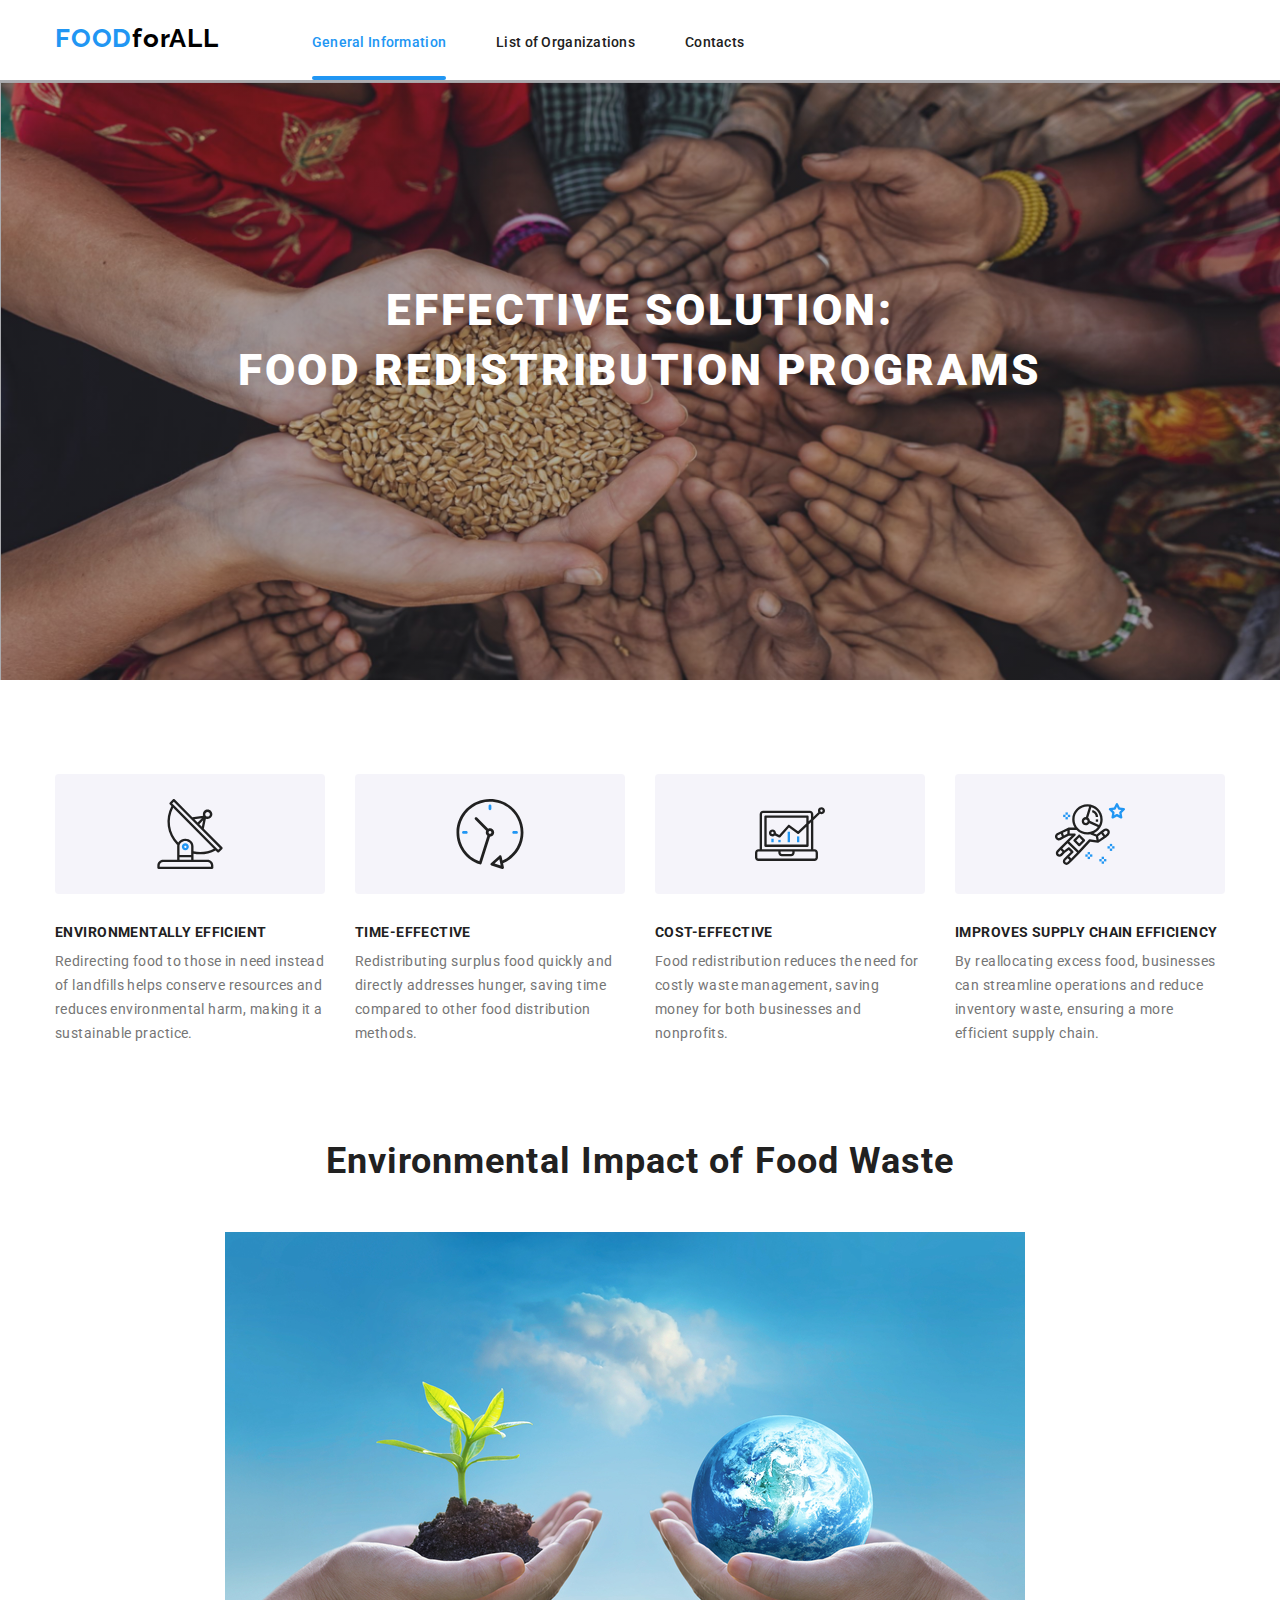
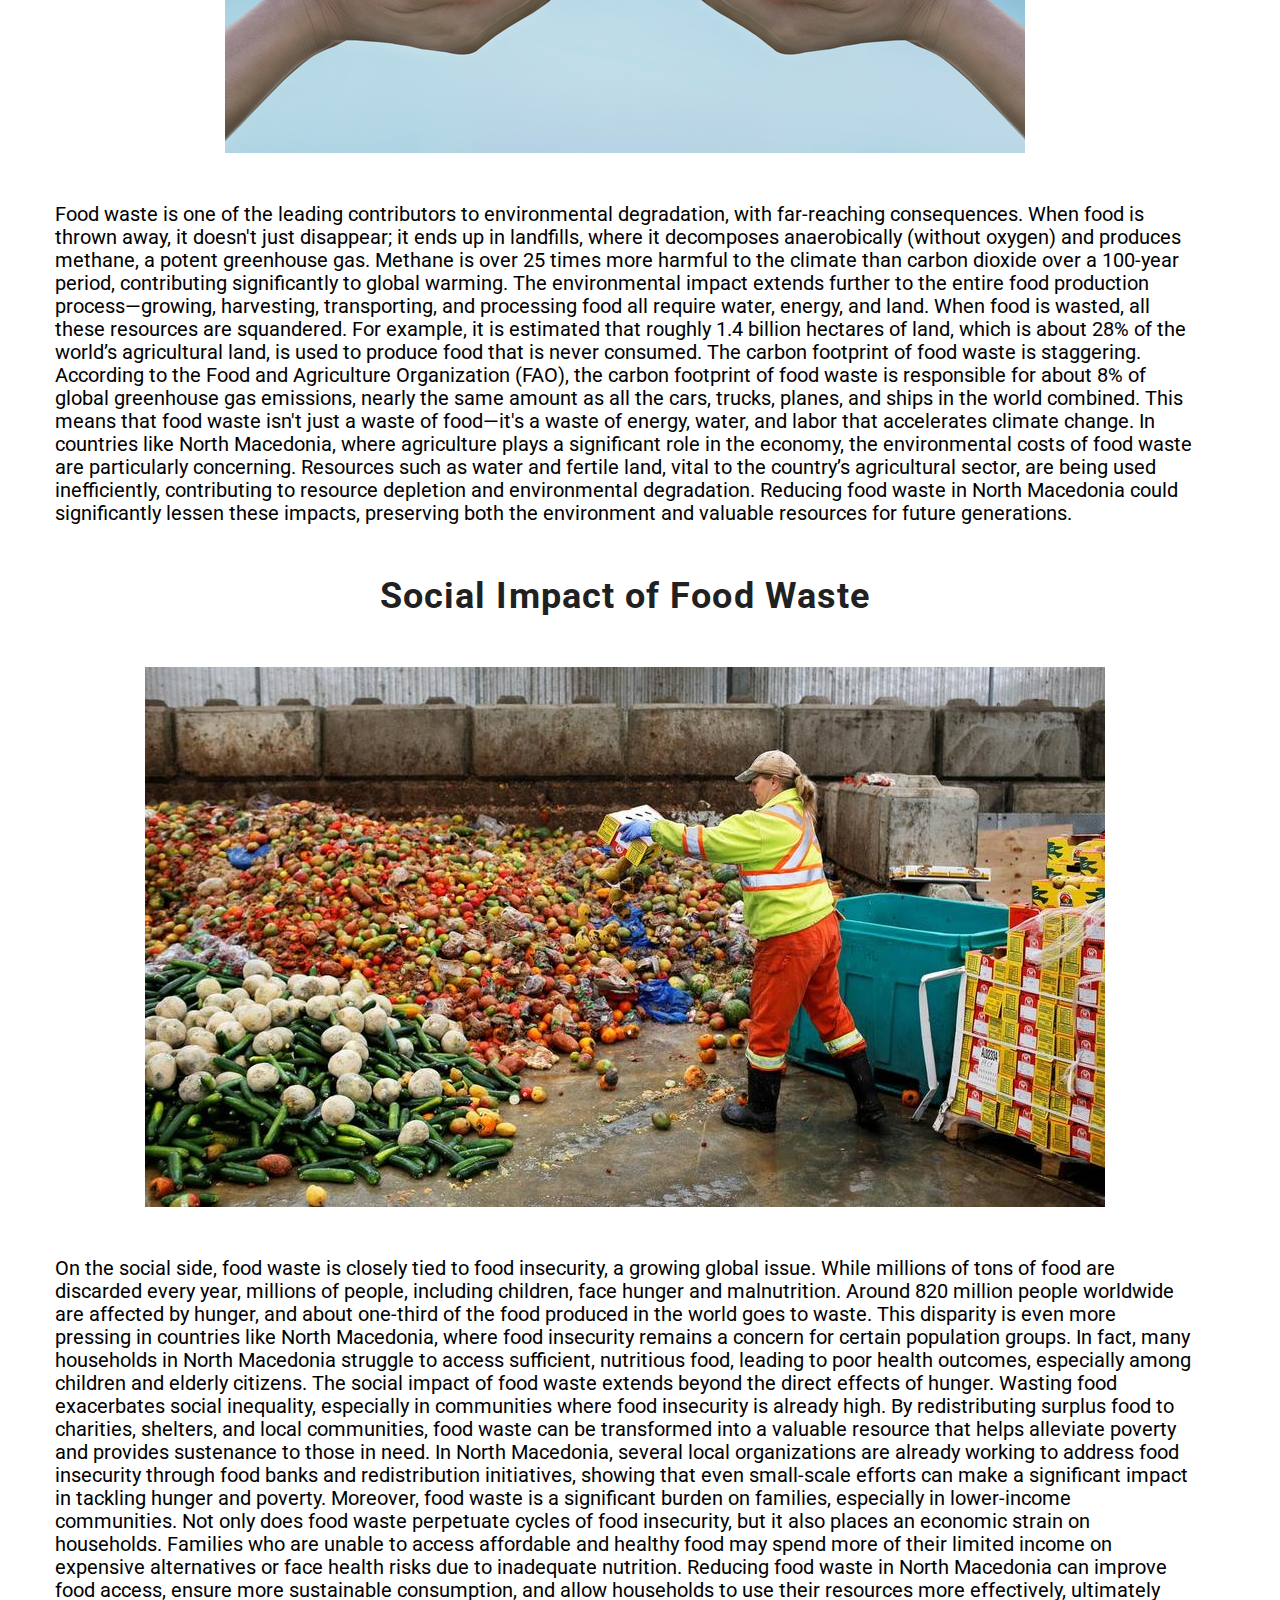
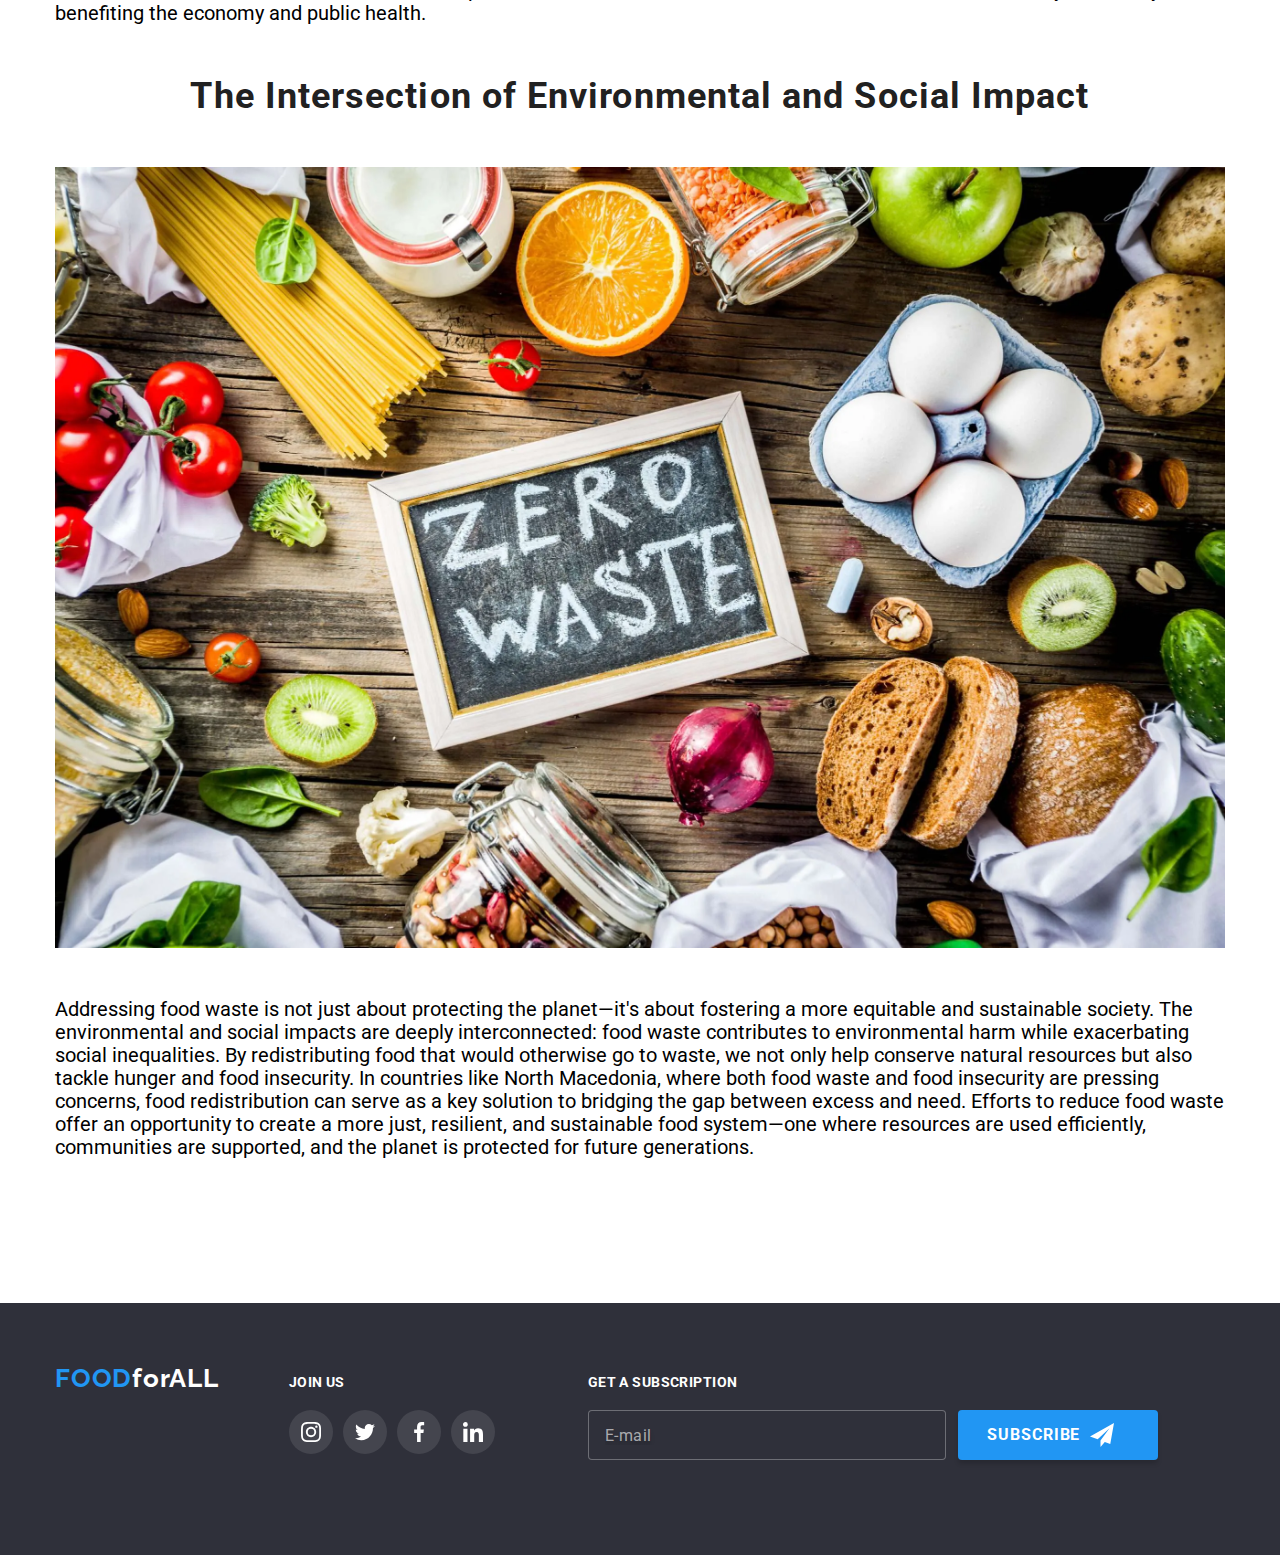
==== commit 354d027e: "add first page" ====
--- a/index.html
+++ b/index.html
@@ -3,7 +3,7 @@
 <head>
     <meta charset="UTF-8">
     <meta name="viewport" content="width=device-width, initial-scale=1.0"/>
-    <title>Студия</title>
+    <title>FOODforALL</title>
     <link rel="stylesheet" href="https://cdnjs.cloudflare.com/ajax/libs/modern-normalize/1.0.0/modern-normalize.css">
     <link 
         href="https://fonts.googleapis.com/css2?family=Raleway:wght@700&family=Roboto:wght@400;500;700;900&display=swap" 
@@ -16,7 +16,7 @@
         <div class="container">
             <nav class="navigation">
                 <div class="header-mobile">
-                    <a class="logo header__link link" href="./index.html" aria-label="WebStudio" lang="en">Web<span class="logo--reverse">Studio</span></a>
+                    <a class="logo header__link link" href="./index.html" aria-label="WebStudio" lang="en">FOOD<span class="logo--reverse">forALL</span></a>
                     <button type="button" class="header__menu-button" aria-expanded="false" data-menu-button>
                         <svg class="menu-button__svg" aria-label="переключатель мобильного меню">
                             <use class="icon-menu" href="./images/svg/sprite.svg#icon-menu"> </use>
@@ -27,33 +27,15 @@
                 <div class="header__menu-container" id="menu-container" data-menu>
                     <ul class="navigation__list list">
                         <li class="navigation__list-item">
-                            <a class="navigation__list-link header__link link active-page" href="./index.html">Студия</a>
+                            <a class="navigation__list-link header__link link active-page" href="./index.html">General Information</a>
                         </li>
                         <li class="navigation__list-item">
-                            <a class="navigation__list-link header__link link" href="./portfolio.html">Портфолио</a>
+                            <a class="navigation__list-link header__link link" href="./portfolio.html">List of Organizations</a>
                         </li>
                         <li class="navigation__list-item">
-                            <a class="navigation__list-link header__link link" href="">Контакты</a>
-                        </li>
-                    </ul>
-                    <ul class="contact-list list">
-                        <li class="contact-list__item">
-                            <a class="contact-list__link header__link link"                                    
-                            href="mailto:info@devstudio.com"> 
-                                <svg class="contact-list__svg contact-list__svg--envelope">
-                                    <use href="./images/svg/sprite.svg#icon-envelope"> </use>
-                                </svg> 
-                            info@devstudio.com</a>  
-                        </li>
-                        <li class="contact-list__item">
-                            <a class="contact-list__link header__link link" 
-                            href="tel:+380961111111">
-                                <svg class="contact-list__svg contact-list__svg--smartphone">
-                                    <use href="./images/svg/sprite.svg#icon-smartphone"> </use>
-                                </svg>
-                            +38 096 111 11 11</a>
-                        </li>
-                    </ul>    
+                            <a class="navigation__list-link header__link link" href="">Contacts</a>
+                        </li>
+                    </ul>  
                 </div>
             </nav>
         </div>           
@@ -62,8 +44,8 @@
         <!--HERO-->
         <section class="hero">
             <div class="container">
-                <h1 class="hero__title">ЭФФЕКТИВНЫЕ РЕШЕНИЯ <br> ДЛЯ ВАШЕГО БИЗНЕСА</h1>
-                <button class="modal-button" type="button" data-modal-open>Заказать услугу</button>
+                <h1 class="hero__title">EFFECTIVE SOLUTION: <br>FOOD REDISTRIBUTION PROGRAMS</h1>
+                <!-- <button class="modal-button" type="button" data-modal-open>Заказать услугу</button> -->
             </div>
         </section>
         <!--COMPANY ADVANTAGES-->
@@ -72,20 +54,20 @@
                 <h2 class="section-title visually-hidden">Преимущества компании</h2>
                 <ul class="advantages__list list">
                     <li class="advantages__list-item">
-                        <h3 class="advantages__list-subtitle advantages__list-subtitle--details">ВНИМАНИЕ К ДЕТАЛЯМ</h3>
-                        <p class="advantages__list-description">Идейные соображения, а также начало повседневной работы по формированию позиции.</p>
+                        <h3 class="advantages__list-subtitle advantages__list-subtitle--details">Environmentally Efficient</h3>
+                        <p class="advantages__list-description">Redirecting food to those in need instead of landfills helps conserve resources and reduces environmental harm, making it a sustainable practice.</p>
                     </li>                          
                     <li class="advantages__list-item">
-                        <h3 class="advantages__list-subtitle advantages__list-subtitle--punctuality">ПУНКТУАЛЬНОСТЬ</h3>
-                        <p class="advantages__list-description">Задача организации, в особенности же рамки и место обучения кадров влечет за собой.</p>
-                    </li>
-                    <li class="advantages__list-item">
-                        <h3 class="advantages__list-subtitle advantages__list-subtitle--planning">ПЛАНИРОВАНИЕ</h3>
-                        <p class="advantages__list-description">Равным образом консультация с широким активом в значительной степени обуславливает.</p>
-                    </li>
-                    <li class="advantages__list-item">
-                        <h3 class="advantages__list-subtitle advantages__list-subtitle--technologies">СОВРЕМЕННЫЕ ТЕХНОЛОГИИ</h3>
-                        <p class="advantages__list-description">Значимость этих проблем настолько очевидна, что реализация плановых заданий.</p>
+                        <h3 class="advantages__list-subtitle advantages__list-subtitle--punctuality">Time-Effective</h3>
+                        <p class="advantages__list-description">Redistributing surplus food quickly and directly addresses hunger, saving time compared to other food distribution methods.</p>
+                    </li>
+                    <li class="advantages__list-item">
+                        <h3 class="advantages__list-subtitle advantages__list-subtitle--planning">Cost-Effective</h3>
+                        <p class="advantages__list-description">Food redistribution reduces the need for costly waste management, saving money for both businesses and nonprofits.</p>
+                    </li>
+                    <li class="advantages__list-item">
+                        <h3 class="advantages__list-subtitle advantages__list-subtitle--technologies">Improves Supply Chain Efficiency</h3>
+                        <p class="advantages__list-description">By reallocating excess food, businesses can streamline operations and reduce inventory waste, ensuring a more efficient supply chain.</p>
                     </li>
                 </ul>
             </div>
@@ -93,269 +75,57 @@
         <!--COMPANY SERVICES-->
         <section class="services">
             <div class="container">
-                <h2 class="section-title">Чем мы занимаемся</h2>
+                
                 <ul class="services__list list">
-                    <li class="services__list-item"> 
-                        <img class="services__list-image" srcset="./images/services/service1.jpg 1x, ./images/services/service1@2x.jpg 2x" src="./images/services/service1.jpg" width="370" height="294" alt="руки разработчика, работающего за компьютером">
-                        <div class="services__list-overlay">
-                            <h3 class="services__list-overlay-title">Десктопные приложения</h3>
+                    <h2 class="section-title">Environmental Impact of Food Waste</h2>
+                    <li class="services__list-item" style="display: flex; flex-direction: column; align-items: center; justify-content: center; margin-bottom: 50px; font-size: 20px;">
+
+
+                        <img class="services__list-image" src="./images/services/service1.jpg" src="./images/services/service1.jpg" style="margin-bottom: 50px;">
+                        <div>
+                           Food waste is one of the leading contributors to environmental degradation, with far-reaching consequences. When food is thrown away, it doesn't just disappear; it ends up in landfills, where it decomposes anaerobically (without oxygen) and produces methane, a potent greenhouse gas. Methane is over 25 times more harmful to the climate than carbon dioxide over a 100-year period, contributing significantly to global warming. The environmental impact extends further to the entire food production process—growing, harvesting, transporting, and processing food all require water, energy, and land. When food is wasted, all these resources are squandered. For example, it is estimated that roughly 1.4 billion hectares of land, which is about 28% of the world’s agricultural land, is used to produce food that is never consumed.
+
+                            The carbon footprint of food waste is staggering. According to the Food and Agriculture Organization (FAO), the carbon footprint of food waste is responsible for about 8% of global greenhouse gas emissions, nearly the same amount as all the cars, trucks, planes, and ships in the world combined. This means that food waste isn't just a waste of food—it's a waste of energy, water, and labor that accelerates climate change. In countries like North Macedonia, where agriculture plays a significant role in the economy, the environmental costs of food waste are particularly concerning. Resources such as water and fertile land, vital to the country’s agricultural sector, are being used inefficiently, contributing to resource depletion and environmental degradation. Reducing food waste in North Macedonia could significantly lessen these impacts, preserving both the environment and valuable resources for future generations.
                         </div>
                     </li>
-                    <li class="services__list-item">
-                        <img class="services__list-image" srcset="./images/services/service2.jpg 1x, ./images/services/service2@2x.jpg 2x" src="./images/services/service1.jpg" width="370" height="294" alt="руки веб дизайнера пользовательских интерфейсов, работающего над приложением для смартфонов">
-                        <div class="services__list-overlay">
-                            <h3 class="services__list-overlay-title">Мобильные приложения</h3>
+                    <li class="services__list-item" style="display: flex; flex-direction: column; align-items: center; justify-content: center; margin-bottom: 50px; font-size: 20px;">
+                        <h2 class="section-title">Social Impact of Food Waste</h2>
+                        <img class="services__list-image"  src="./images/services/service2.jpeg" style="margin-bottom: 50px;">
+                        <div >
+                            On the social side, food waste is closely tied to food insecurity, a growing global issue. While millions of tons of food are discarded every year, millions of people, including children, face hunger and malnutrition. Around 820 million people worldwide are affected by hunger, and about one-third of the food produced in the world goes to waste. This disparity is even more pressing in countries like North Macedonia, where food insecurity remains a concern for certain population groups. In fact, many households in North Macedonia struggle to access sufficient, nutritious food, leading to poor health outcomes, especially among children and elderly citizens.
+
+                                The social impact of food waste extends beyond the direct effects of hunger. Wasting food exacerbates social inequality, especially in communities where food insecurity is already high. By redistributing surplus food to charities, shelters, and local communities, food waste can be transformed into a valuable resource that helps alleviate poverty and provides sustenance to those in need. In North Macedonia, several local organizations are already working to address food insecurity through food banks and redistribution initiatives, showing that even small-scale efforts can make a significant impact in tackling hunger and poverty.
+                                
+                                Moreover, food waste is a significant burden on families, especially in lower-income communities. Not only does food waste perpetuate cycles of food insecurity, but it also places an economic strain on households. Families who are unable to access affordable and healthy food may spend more of their limited income on expensive alternatives or face health risks due to inadequate nutrition. Reducing food waste in North Macedonia can improve food access, ensure more sustainable consumption, and allow households to use their resources more effectively, ultimately benefiting the economy and public health.</h3>
                         </div>
                     </li>
-                    <li class="services__list-item">
-                        <img class="services__list-image" srcset="./images/services/service3.jpg 1x, ./images/services/service3@2x.jpg 2x" src="./images/services/service1.jpg" width="370" height="294" alt="руки веб дизайнера, работающего с графикой">
-                        <div class="services__list-overlay">
-                            <h3 class="services__list-overlay-title">Дизайнерские решения</h3>
+                    <li class="services__list-item" style="display: flex; flex-direction: column; align-items: center; justify-content: center; margin-bottom: 50px; font-size: 20px;">
+                        <h2 class="section-title">The Intersection of Environmental and Social Impact</h2>
+                        <img class="services__list-image" src="./images/services/service3.webp" style="margin-bottom: 50px;">
+                        <div >
+                            Addressing food waste is not just about protecting the planet—it's about fostering a more equitable and sustainable society. The environmental and social impacts are deeply interconnected: food waste contributes to environmental harm while exacerbating social inequalities. By redistributing food that would otherwise go to waste, we not only help conserve natural resources but also tackle hunger and food insecurity. In countries like North Macedonia, where both food waste and food insecurity are pressing concerns, food redistribution can serve as a key solution to bridging the gap between excess and need. Efforts to reduce food waste offer an opportunity to create a more just, resilient, and sustainable food system—one where resources are used efficiently, communities are supported, and the planet is protected for future generations.
                         </div>
                     </li>
                 </ul>
             </div>
         </section>
         <!--COMPANY TEAM-->
-        <section class="team">
-            <div class="container">
-                <h2 class="section-title">Наша команда</h2>
-                <ul class="team__list list">
-                    <li class="team__list-item">
-                        <picture>
-                            <source srcset="./images/team/team-1-desktop.jpg 1x, ./images/team/team-1-desktop@2x.jpg 2x" media="(min-width: 1200px)">
-                            <source srcset="./images/team/team-1-tablet.jpg 1x, ./images/team/team-1-tablet@2x.jpg 2x" media="(min-width: 768px)">
-                            <source srcset="./images/team/team-1-mobile.jpg 1x, ./images/team/team-1-mobile@2x.jpg 2x" media="(min-width: 320px)">
-                            <img src="./images/team/team-1-mobile.jpg" alt="фото продакт дизайнера" class="team__list-image">
-                        </picture>                   
-                        <div class="team__list-content">
-                            <h3 class="team__list-subtitle">Игорь Демьяненко</h3>
-                            <p class="team__list-description" lang="en">Product Designer</p>
-                        <ul class="social-list list">
-                            <li class="social-list__item">
-                                <a class="social-list__link" href="">
-                                    <svg class="social-list__svg">
-                                        <use href="./images/svg/sprite.svg#icon-instagram"></use>
-                                    </svg>
-                                </a>
-                            </li>
-                            <li class="social-list__item">
-                                <a class="social-list__link" href="">
-                                    <svg class="social-list__svg">
-                                        <use href="./images/svg/sprite.svg#icon-twitter"></use>
-                                    </svg>
-                                </a>
-                            </li>
-                            <li class="social-list__item">
-                                <a class="social-list__link" href="">
-                                    <svg class="social-list__svg">
-                                        <use href="./images/svg/sprite.svg#icon-facebook"></use>
-                                    </svg>
-                                </a>
-                            </li>
-                            <li class="social-list__item">
-                                <a class="social-list__link" href="">
-                                    <svg class="social-list__svg">
-                                        <use href="./images/svg/sprite.svg#icon-linkedin"></use>
-                                    </svg>
-                                </a>
-                            </li>
-                        </ul>
-                        </div>
-                    </li>
-                    <li class="team__list-item">
-                        <picture>
-                            <source srcset="./images/team/team-2-desktop.jpg 1x, ./images/team/team-2-desktop@2x.jpg 2x" media="(min-width: 1200px)">
-                            <source srcset="./images/team/team-2-tablet.jpg 1x, ./images/team/team-2-tablet@2x.jpg 2x" media="(min-width: 768px)">
-                            <source srcset="./images/team/team-2-mobile.jpg 1x, ./images/team/team-2-mobile@2x.jpg 2x" media="(min-width: 320px)">
-                            <img src="./images/team/team-2-mobile.jpg" alt="фото фронтенд разработчика" class="team__list-image">
-                        </picture>
-                        <div class="team__list-content">
-                            <h3 class="team__list-subtitle">Ольга Репина</h3>
-                            <p class="team__list-description" lang="en">Frontend Developer</p>
-                            <ul class="social-list list">
-                                <li class="social-list__item">
-                                    <a class="social-list__link" href="">
-                                        <svg class="social-list__svg">
-                                            <use href="./images/svg/sprite.svg#icon-instagram"></use>
-                                        </svg>
-                                    </a>
-                                </li>
-                                <li class="social-list__item">
-                                    <a class="social-list__link" href="">
-                                        <svg class="social-list__svg">
-                                            <use href="./images/svg/sprite.svg#icon-twitter"></use>
-                                        </svg>
-                                    </a>
-                                </li>
-                                <li class="social-list__item">
-                                    <a class="social-list__link" href="">
-                                        <svg class="social-list__svg">
-                                            <use href="./images/svg/sprite.svg#icon-facebook"></use>
-                                        </svg>
-                                    </a>
-                                </li>
-                                <li class="social-list__item">
-                                    <a class="social-list__link" href="">
-                                        <svg class="social-list__svg">
-                                            <use href="./images/svg/sprite.svg#icon-linkedin"></use>
-                                        </svg>
-                                    </a>
-                                </li>
-                            </ul>
-                        </div>
-                    </li>
-                    <li class="team__list-item">
-                        <picture>
-                            <source srcset="./images/team/team-3-desktop.jpg 1x, ./images/team/team-3-desktop@2x.jpg 2x" media="(min-width: 1200px)">
-                            <source srcset="./images/team/team-3-tablet.jpg 1x, ./images/team/team-3-tablet@2x.jpg 2x" media="(min-width: 768px)">
-                            <source srcset="./images/team/team-3-mobile.jpg 1x, ./images/team/team-3-mobile@2x.jpg 2x" media="(min-width: 320px)">
-                            <img src="./images/team/team-3-mobile.jpg" alt="фото маркетолога" class="team__list-image">
-                        </picture>
-                        <div class="team__list-content">
-                            <h3 class="team__list-subtitle">Николай Тарасов</h3>
-                            <p class="team__list-description" lang="en">Marketing</p>
-                            <ul class="social-list list">
-                                <li class="social-list__item">
-                                    <a class="social-list__link" href="">
-                                        <svg class="social-list__svg">
-                                            <use href="./images/svg/sprite.svg#icon-instagram"></use>
-                                        </svg>
-                                    </a>
-                                </li>
-                                <li class="social-list__item">
-                                    <a class="social-list__link" href="">
-                                        <svg class="social-list__svg">
-                                            <use href="./images/svg/sprite.svg#icon-twitter"></use>
-                                        </svg>
-                                    </a>
-                                </li>
-                                <li class="social-list__item">
-                                    <a class="social-list__link" href="">
-                                        <svg class="social-list__svg">
-                                            <use href="./images/svg/sprite.svg#icon-facebook"></use>
-                                        </svg>
-                                    </a>
-                                </li>
-                                <li class="social-list__item">
-                                    <a class="social-list__link" href="">
-                                        <svg class="social-list__svg">
-                                            <use href="./images/svg/sprite.svg#icon-linkedin"></use>
-                                        </svg>
-                                    </a>
-                                </li>
-                            </ul>
-                    </div>
-                    </li>
-                    <li class="team__list-item">
-                        <picture>
-                            <source srcset="./images/team/team-4-desktop.jpg 1x, ./images/team/team-4-desktop@2x.jpg 2x" media="(min-width: 1200px)">
-                            <source srcset="./images/team/team-4-tablet.jpg 1x, ./images/team/team-4-tablet@2x.jpg 2x" media="(min-width: 768px)">
-                            <source srcset="./images/team/team-4-mobile.jpg 1x, ./images/team/team-4-mobile@2x.jpg 2x" media="(min-width: 320px)">
-                            <img src="./images/team/team-4-mobile.jpg" alt="фото дизайнера пользовательских интерфейсов" class="team__list-image">
-                        </picture>
-                        <div class="team__list-content">
-                            <h3 class="team__list-subtitle">Михаил Ермаков</h3>
-                            <p class="team__list-description" lang="en">UI Designer</p>
-                            <ul class="social-list list">
-                                <li class="social-list__item">
-                                    <a class="social-list__link" href="">
-                                        <svg class="social-list__svg">
-                                            <use href="./images/svg/sprite.svg#icon-instagram"></use>
-                                        </svg>
-                                    </a>
-                                </li>
-                                <li class="social-list__item">
-                                    <a class="social-list__link" href="">
-                                        <svg class="social-list__svg">
-                                            <use href="./images/svg/sprite.svg#icon-twitter"></use>
-                                        </svg>
-                                    </a>
-                                </li>
-                                <li class="social-list__item">
-                                    <a class="social-list__link" href="">
-                                        <svg class="social-list__svg">
-                                            <use href="./images/svg/sprite.svg#icon-facebook"></use>
-                                        </svg>
-                                    </a>
-                                </li>
-                                <li class="social-list__item">
-                                    <a class="social-list__link" href="">
-                                        <svg class="social-list__svg">
-                                            <use href="./images/svg/sprite.svg#icon-linkedin"></use>
-                                        </svg>
-                                    </a>
-                                </li>
-                            </ul>
-                        </div>
-                    </li>
-                </ul>
-            </div>      
-        </section>
-        <section class="clients">
-            <div class="container">
-                <h2 class="section-title">Постоянные клиенты</h2>
-                <ul class="clients__list list">
-                    <li class="clients__list-item">
-                        <a class="clients__list-link" href="">
-                            <svg class="clients__list-svg clients__list-svg--logo-1">
-                                <use href="./images/svg/sprite.svg#icon-logo-1"></use>
-                            </svg>
-                        </a>
-                    </li>
-                    <li class="clients__list-item">
-                        <a class="clients__list-link" href="">
-                            <svg class="clients__list-svg clients__list-svg--logo-2">
-                                <use href="./images/svg/sprite.svg#icon-logo-2"></use>
-                            </svg>
-                        </a>
-                    </li>
-                    <li class="clients__list-item">
-                        <a class="clients__list-link" href="">
-                            <svg class="clients__list-svg clients__list-svg--logo-3">
-                                <use href="./images/svg/sprite.svg#icon-logo-3"></use>
-                            </svg>
-                        </a>
-                    </li>
-                    <li class="clients__list-item">
-                        <a class="clients__list-link" href="">
-                            <svg class="clients__list-svg clients__list-svg--logo-4">
-                                <use href="./images/svg/sprite.svg#icon-logo-4"></use>
-                            </svg>
-                        </a>
-                    </li>
-                    <li class="clients__list-item">
-                        <a class="clients__list-link" href="">
-                            <svg class="clients__list-svg clients__list-svg--logo-5">
-                                <use href="./images/svg/sprite.svg#icon-logo-5"></use>
-                            </svg>
-                        </a>
-                    </li>
-                    <li class="clients__list-item">
-                        <a class="clients__list-link" href="">
-                            <svg class="clients__list-svg clients__list-svg--logo-6">
-                                <use href="./images/svg/sprite.svg#icon-logo-6"></use>
-                            </svg>
-                        </a>
-                    </li>
-                </ul>
-            </div>
-        </section>
+
     </main>
     <!--FOOTER-->
     <footer class="footer">
         <div class="container">
             <div class="tablet-wrapper">
                 <div class="address-wrapper"> 
-                    <a class="logo link" href="./index.html" aria-label="WebStudio" lang="en">Web<span class="logo--reverse">Studio</span></a>
-                    <address class="address">
+                    <a class="logo link" href="./index.html" aria-label="WebStudio" lang="en">FOOD<span class="logo--reverse">forALL</span></a>
+                    <!-- <address class="address">
                         <a class="address__item address__item--place link" href="https://goo.gl/maps/fexX8swV8cYwK8N79" target="blank">г. Киев, пр-т Леси Украинки, 26</a>
                         <a class="address__item address__item--contact link" href="mailto:info@example.com">info@example.com</a>
                         <a class="address__item address__item--contact link" href="+380991111111">+38 099 111 11 11</a>
-                    </address>
+                    </address> -->
                 </div>
                 <div class="join-us">
-                    <b class="join-us__slogan">Присоединяйтесь</b>
+                    <b class="join-us__slogan">JOIN US</b>
                     <ul class="social-list list">
                         <li class="social-list__item">
                             <a class="social-list__link" href="">
@@ -389,10 +159,10 @@
                 </div>
             </div>
             <div class="submit">
-                <b class="submit__slogan">Подпишитесь на рассылку</b>
+                <b class="submit__slogan">Get a subscription</b>
                 <form class="submit__form" action="#">
                     <input class="submit__email" type="email" name="user-email" placeholder="E-mail">
-                    <button class="submit__button" type="submit">Подписаться
+                    <button class="submit__button" type="submit">SUBSCRIBE
                             <svg class="submit__svg">
                                 <use href="./images/svg/sprite.svg#icon-send"></use>
                             </svg>
--- a/css/main.min.css
+++ b/css/main.min.css
@@ -1,2 +1,2 @@
-.social-list,.social-list__link,.close-button,.services__list-overlay,.clients__list-link{display:-webkit-box;display:-ms-flexbox;display:flex;-webkit-box-pack:center;-ms-flex-pack:center;justify-content:center}*,*::before,*::after{margin:0;padding:0}body{font-family:'Roboto', sans-serif}.list{list-style:none}.link{text-decoration:none}.address{font-style:normal}img{display:block;max-width:100%;height:auto}.container{padding:0 15px;margin:0 auto}@media screen and (min-width: 480px){.container{width:480px}}@media screen and (min-width: 768px){.container{width:768px}}@media screen and (min-width: 1200px){.container{width:1200px}}.visually-hidden{position:absolute !important;clip:rect(1px 1px 1px 1px);clip:rect(1px, 1px, 1px, 1px);padding:0 !important;border:0 !important;height:1px !important;width:1px !important;overflow:hidden}.logo{display:block;font-family:"Raleway",sans-serif;font-style:normal;font-weight:700;font-size:24px;line-height:1.192;letter-spacing:.03em;color:#2196F3}.header .logo{margin-right:88px}.header .logo--reverse{color:#000}.footer .logo{margin-bottom:20px}.footer .logo--reverse{color:#fff}@media screen and (min-width: 768px){.header .logo{margin-right:88px}}@media screen and (min-width: 1200px){.logo{font-weight:700;font-size:26px;line-height:1.192;letter-spacing:.03em}}@media screen and (min-width: 1200px){.header .logo{margin-right:93px}}.section-title{margin-bottom:50px;font-weight:700;font-size:28px;line-height:1.178;letter-spacing:.03em;text-align:center;color:#212121}@media screen and (min-width: 1200px){.section-title{font-weight:700;font-size:36px;line-height:1.167;letter-spacing:.03em}}.header{border-bottom:1px solid #ECECEC}.navigation{display:-webkit-box;display:-ms-flexbox;display:flex;-ms-flex-line-pack:center;align-content:center;-webkit-box-align:baseline;-ms-flex-align:baseline;align-items:baseline}.navigation__list{display:block;margin-right:auto;margin-left:auto}.navigation__list-item{text-align:center}.navigation__list-link{font-weight:500;font-size:18px;line-height:1.167;letter-spacing:.02em;color:#212121;-webkit-transition:color 250ms cubic-bezier(0.4, 0, 0.2, 1);transition:color 250ms cubic-bezier(0.4, 0, 0.2, 1)}.navigation__list-link:hover,.navigation__list-link:focus{color:#2196F3}.active-page{text-align:center;position:relative;color:#2196F3}.header .active-page{padding-bottom:8px;display:inline-block;-webkit-box-align:center;-ms-flex-align:center;align-items:center}.active-page::after{position:absolute;bottom:0;content:"";display:block;-ms-flex-item-align:center;-ms-grid-row-align:center;align-self:center;width:100%;height:4px;background-color:#2196F3;border-radius:4px}.contact-list__link{display:-webkit-box;display:-ms-flexbox;display:flex;-webkit-box-align:center;-ms-flex-align:center;align-items:center;-webkit-box-pack:center;-ms-flex-pack:center;justify-content:center;height:16px;font-weight:500;font-size:18px;line-height:1.167;letter-spacing:.02em;color:#757575;-webkit-transition:color 250ms cubic-bezier(0.4, 0, 0.2, 1);transition:color 250ms cubic-bezier(0.4, 0, 0.2, 1)}.contact-list__link:hover,.contact-list__link:focus{color:#2196F3}.contact-list__svg{margin-right:10px;fill:#757575;-webkit-transition:fill 250ms cubic-bezier(0.4, 0, 0.2, 1);transition:fill 250ms cubic-bezier(0.4, 0, 0.2, 1)}.contact-list__svg--envelope{width:16px;height:12px}.contact-list__svg--smartphone{width:10px;height:16px}.contact-list__item{display:block}.contact-list__link:hover .contact-list__svg,.contact-list__link:focus .contact-list__svg{fill:#2196F3}.header__menu-button{display:-webkit-inline-box;display:-ms-inline-flexbox;display:inline-flex;margin:0;padding:0;border:none;background-color:transparent;cursor:pointer}.menu-button__svg{width:40px;height:40px;fill:#000}.header__menu-button:focus .menu-button__svg,.header__menu-button:hover .menu-button__svg{fill:#2196F3}@media screen and (min-width: 768px){.header__menu-button{display:none}}.icon-cross{display:none}.header__menu-button.is-open .icon-cross{display:block}.header__menu-button.is-open .icon-menu{display:none}.header__menu-container.is-open{display:block}@media screen and (max-width: 767px){.header{position:relative}.header-mobile{display:-webkit-box;display:-ms-flexbox;display:flex;-webkit-box-align:center;-ms-flex-align:center;align-items:center;-webkit-box-pack:justify;-ms-flex-pack:justify;justify-content:space-between;width:100%;height:60px;padding:16px 0}.navigation{-webkit-box-pack:justify;-ms-flex-pack:justify;justify-content:space-between}.navigation__list{margin-bottom:60px}.navigation__list-item:not(:last-child){margin-bottom:40px}.header__menu-container{display:none;position:absolute;top:100%;left:0;z-index:10;padding:60px 20px;width:100%;height:393px;background-color:#fff}.contact-list__item{text-align:center}.contact-list__item:not(:last-child){margin-bottom:16px}}@media screen and (min-width: 768px){.header{display:-webkit-box;display:-ms-flexbox;display:flex;-ms-flex-line-pack:center;align-content:center}.header .container{height:80px;-webkit-box-align:center;-ms-flex-align:center;align-items:center}.header .active-page{padding-bottom:30px}.navigation{height:100%}.navigation .header__menu-container{display:-webkit-box;display:-ms-flexbox;display:flex;-webkit-box-align:center;-ms-flex-align:center;align-items:center;height:80px;width:100%}.navigation__list{display:-webkit-box;display:-ms-flexbox;display:flex;-webkit-box-align:center;-ms-flex-align:center;align-items:center;margin-right:83px;height:100%;width:100%}.navigation__list-link{font-weight:500;font-size:14px;line-height:1.143;letter-spacing:.02em}.navigation__list-item:not(:last-child){margin-right:50px}.navigation__list-item{height:14px}}@media screen and (min-width: 768px) and (max-width: 1199px){.contact-list{display:block}.contact-list__link{font-weight:500;font-size:12px;line-height:1.167;letter-spacing:.02em;-webkit-box-pack:left;-ms-flex-pack:left;justify-content:left}.contact-list__item:not(:last-child){margin-bottom:10px}.contact-list__item{text-align:left}}@media screen and (min-width: 1200px){.contact-list{display:-webkit-box;display:-ms-flexbox;display:flex;-webkit-box-pack:end;-ms-flex-pack:end;justify-content:end;-webkit-box-align:center;-ms-flex-align:center;align-items:center}.contact-list__item:not(:last-child){margin-right:30px}.contact-list__link{font-weight:500;font-size:14px;line-height:1.143;letter-spacing:.02em;height:14px;width:-webkit-max-content;width:-moz-max-content;width:max-content}.navigation__list{margin-right:305px}}.footer{padding:60px 0;background-color:#2F303A}.address__item{display:block}.address__item:not(:last-child){margin-bottom:9px}.address__item--place{margin-bottom:9px;font-weight:400;font-size:14px;line-height:1.714;letter-spacing:.03em;color:#fff;-webkit-transition:color 250ms cubic-bezier(0.4, 0, 0.2, 1);transition:color 250ms cubic-bezier(0.4, 0, 0.2, 1)}.address__item--place:hover,.address__item--place:focus{color:#2196F3}.address__item--contact{font-weight:400;font-size:14px;line-height:1.714;letter-spacing:.03em;color:rgba(255,255,255,0.6);-webkit-transition:color 250ms cubic-bezier(0.4, 0, 0.2, 1);transition:color 250ms cubic-bezier(0.4, 0, 0.2, 1)}.address__item--contact:hover,.address__item--contact:focus{color:#2196F3}.address-wrapper{-ms-flex-line-pack:center;align-content:center;margin:0 auto}.join-us{width:206px;height:80px;margin:0 auto}.join-us__slogan,.submit__slogan{display:block;margin-bottom:20px;font-weight:700;font-size:14px;line-height:1.143;letter-spacing:.03em;text-transform:uppercase;color:#fff}.submit__email{width:80%;height:50px;margin-bottom:20px;padding:15px 16px;border:1px solid rgba(255,255,255,0.3);border-radius:4px;background-color:#2F303A;color:#fff}@media screen and (min-width: 480px){.submit__email{width:450px}}@media screen and (min-width: 1200px){.submit__email{width:358px}}.submit__button{display:-webkit-box;display:-ms-flexbox;display:flex;-webkit-box-align:center;-ms-flex-align:center;align-items:center;width:200px;height:50px;padding:10px 29px;background:#2196F3;border:none;-webkit-box-shadow:0px 4px 4px rgba(0,0,0,0.15);box-shadow:0px 4px 4px rgba(0,0,0,0.15);border-radius:4px;font-weight:700;font-size:16px;line-height:1.875;letter-spacing:.06em;color:#fff;cursor:pointer}.submit__svg{margin-left:10px;width:24px;height:24px;fill:#fff}.submit__form input::-webkit-input-placeholder{font-weight:400;font-size:16px;line-height:1.25;letter-spacing:.03em;color:rgba(255,255,255,0.6);text-shadow:0px 4px 4px rgba(0,0,0,0.25);width:100%}.submit__form input:-ms-input-placeholder{font-weight:400;font-size:16px;line-height:1.25;letter-spacing:.03em;color:rgba(255,255,255,0.6);text-shadow:0px 4px 4px rgba(0,0,0,0.25);width:100%}.submit__form input::-ms-input-placeholder{font-weight:400;font-size:16px;line-height:1.25;letter-spacing:.03em;color:rgba(255,255,255,0.6);text-shadow:0px 4px 4px rgba(0,0,0,0.25);width:100%}.submit__form input::placeholder{font-weight:400;font-size:16px;line-height:1.25;letter-spacing:.03em;color:rgba(255,255,255,0.6);text-shadow:0px 4px 4px rgba(0,0,0,0.25);width:100%}@media screen and (max-width: 767px){.address{margin-bottom:60px}.join-us{margin-bottom:60px}}@media screen and (min-width: 768px){.tablet-wrapper{display:-webkit-box;display:-ms-flexbox;display:flex;-webkit-box-align:baseline;-ms-flex-align:baseline;align-items:baseline}.footer{min-height:463px}}@media screen and (max-width: 1119px){.footer{text-align:center}.join-us__slogan,.submit__slogan{text-align:center}.submit{margin:0 auto}.submit__button{margin:0 auto}}@media screen and (min-width: 768px) and (max-width: 1119px){.tablet-wrapper{margin-bottom:60px}.address-wrapper{margin-right:165px}}@media screen and (min-width: 1200px){.footer .container{display:-webkit-box;display:-ms-flexbox;display:flex;-ms-flex-wrap:wrap;flex-wrap:wrap;-webkit-box-align:baseline;-ms-flex-align:baseline;align-items:baseline}.address-wrapper{margin-right:70px}.join-us{margin-right:93px}.submit__form{display:-webkit-box;display:-ms-flexbox;display:flex}.submit__email{margin-right:12px}.footer{min-height:252px}}.social-list__item:not(:last-child){margin-right:10px}.social-list__link{-webkit-box-align:center;-ms-flex-align:center;align-items:center;width:44px;height:44px;border-radius:50%;-webkit-transition:background-color 250ms cubic-bezier(0.4, 0, 0.2, 1);transition:background-color 250ms cubic-bezier(0.4, 0, 0.2, 1)}.footer .social-list__link{background-color:rgba(255,255,255,0.1)}.social-list__link:hover,.social-list__link:focus{background-color:#2196F3}.social-list__svg{width:20px;height:20px;fill:#AFB1B8;-webkit-transition:fill 250ms cubic-bezier(0.4, 0, 0.2, 1);transition:fill 250ms cubic-bezier(0.4, 0, 0.2, 1)}.footer .social-list__svg{fill:#fff}.social-list__link:hover .social-list__svg,.social-list__link:focus .social-list__svg{fill:#fff}.modal-button{display:inline-block;padding:10px 32px;min-width:200px;font-weight:700;font-size:16px;line-height:1.875;letter-spacing:.06em;color:#fff;background:#2196F3;border:none;border-radius:4px;cursor:pointer}.hero .modal-button{-webkit-box-shadow:0px 4px 4px rgba(0,0,0,0.25),0px 4px 4px rgba(0,0,0,0.25);box-shadow:0px 4px 4px rgba(0,0,0,0.25),0px 4px 4px rgba(0,0,0,0.25)}.modal-form__policy .modal-button{-webkit-box-shadow:0px 4px 4px rgba(0,0,0,0.15);box-shadow:0px 4px 4px rgba(0,0,0,0.15)}.backdrop{position:fixed;top:0;left:0;padding:93px 15px;width:100%;height:100%;background-color:rgba(0,0,0,0.2);-webkit-transition:opacity 500ms cubic-bezier(0.4, 0, 0.2, 1),visibility 500ms cubic-bezier(0.4, 0, 0.2, 1);transition:opacity 500ms cubic-bezier(0.4, 0, 0.2, 1),visibility 500ms cubic-bezier(0.4, 0, 0.2, 1);overflow-y:scroll}.is-hidden{opacity:0;visibility:hidden;pointer-events:none}.modal{position:relative;background-color:#fff;border-radius:4px;-webkit-box-shadow:0px 1px 3px rgba(0,0,0,0.12),0px 1px 1px rgba(0,0,0,0.14),0px 2px 1px rgba(0,0,0,0.2);box-shadow:0px 1px 3px rgba(0,0,0,0.12),0px 1px 1px rgba(0,0,0,0.14),0px 2px 1px rgba(0,0,0,0.2);-webkit-transition:-webkit-transform 500ms cubic-bezier(0.4, 0, 0.2, 1);transition:-webkit-transform 500ms cubic-bezier(0.4, 0, 0.2, 1);transition:transform 500ms cubic-bezier(0.4, 0, 0.2, 1);transition:transform 500ms cubic-bezier(0.4, 0, 0.2, 1), -webkit-transform 500ms cubic-bezier(0.4, 0, 0.2, 1)}.is-hidden .modal{-webkit-transform:translate(-50%, -50%) scale(0.5);transform:translate(-50%, -50%) scale(0.5)}.modal-slogan{display:block;text-align:center;margin-bottom:12px;font-weight:700;font-size:20px;line-height:1.5;letter-spacing:.03em;color:#212121}.close-button{position:absolute;top:8px;right:8px;-webkit-box-align:center;-ms-flex-align:center;align-items:center;width:30px;height:30px;border-radius:50%;border:1px solid rgba(0,0,0,0.1);background-color:#fff;cursor:pointer}.close-button__svg{width:11px;height:11px;-webkit-transition:fill 250ms cubic-bezier(0.4, 0, 0.2, 1);transition:fill 250ms cubic-bezier(0.4, 0, 0.2, 1)}.close-button:focus .close-button__svg,.close-button:hover .close-button__svg{fill:#2196F3}.modal-wrapper{padding:40px 40px}.modal-form__label{display:block;margin-bottom:4px;font-weight:400;font-size:12px;line-height:1.167;letter-spacing:.01em;color:#757575}.modal-form__input{padding-left:42px;width:100%;height:40px;border:1px solid rgba(33,33,33,0.2);border-radius:4px;cursor:pointer;-webkit-transition:outline 250ms cubic-bezier(0.4, 0, 0.2, 1),border-color 250ms cubic-bezier(0.4, 0, 0.2, 1);transition:outline 250ms cubic-bezier(0.4, 0, 0.2, 1),border-color 250ms cubic-bezier(0.4, 0, 0.2, 1)}.modal-form__input:focus{outline:none;border-color:#2196F3}.modal-form__svg{position:absolute;top:11px;left:12px;width:18px;height:18px;-webkit-transition:fill 250ms cubic-bezier(0.4, 0, 0.2, 1);transition:fill 250ms cubic-bezier(0.4, 0, 0.2, 1)}.modal-form__input:focus+.modal-form__svg{fill:#2196F3}.modal-form__container{position:relative}.modal-form__container:not(:last-child){margin-bottom:10px}.modal-form__comment{width:100%;height:120px;padding:12px 16px;margin-bottom:20px;resize:none;border:1px solid rgba(33,33,33,0.2);border-radius:4px;cursor:pointer;-webkit-transition:outline 250ms cubic-bezier(0.4, 0, 0.2, 1),border-color 250ms cubic-bezier(0.4, 0, 0.2, 1);transition:outline 250ms cubic-bezier(0.4, 0, 0.2, 1),border-color 250ms cubic-bezier(0.4, 0, 0.2, 1)}.modal-form__comment:focus{outline:none;border-color:#2196F3}.modal-form__conditions{color:#2196F3}.modal-form__policy{display:block;text-align:center}.modal-form__checkbox-label{display:inline-block;margin-bottom:30px;font-weight:400;font-size:12px;line-height:1.167;letter-spacing:.03em;color:#757575}.modal-form__checkbox-label::before{display:inline-block;vertical-align:middle;margin-right:8px;content:"";width:16px;height:15px;border:2px solid #000;border-radius:3px;outline:none}.modal-form__checkbox:checked+.modal-form__checkbox-label::before{background-image:url(../images/svg/check.svg);background-repeat:no-repeat;background-color:#2196F3;background-size:100%;border:none}.modal-form textarea::-webkit-input-placeholder{font-weight:400;font-size:13px;line-height:1.143;letter-spacing:.01em;color:rgba(117,117,117,0.5)}.modal-form textarea:-ms-input-placeholder{font-weight:400;font-size:13px;line-height:1.143;letter-spacing:.01em;color:rgba(117,117,117,0.5)}.modal-form textarea::-ms-input-placeholder{font-weight:400;font-size:13px;line-height:1.143;letter-spacing:.01em;color:rgba(117,117,117,0.5)}.modal-form textarea::placeholder{font-weight:400;font-size:13px;line-height:1.143;letter-spacing:.01em;color:rgba(117,117,117,0.5)}@media screen and (min-width: 480px){.modal{width:450px;height:609px;position:absolute;top:70%;left:50%;-webkit-transform:translate(-50%, -50%) scale(1);transform:translate(-50%, -50%) scale(1)}}@media screen and (min-width: 768px){.modal{top:90%}}@media screen and (min-width: 1200px){.modal{width:528px;height:581px;top:78%}.modal-slogan{font-weight:700;font-size:20px;line-height:1.15;letter-spacing:.03em}.modal-form__checkbox-label{font-weight:400;font-size:14px;line-height:1.714;letter-spacing:.01em}}.hero{max-width:100%;height:400px;margin:0 auto;padding:118px 0;text-align:center;background-image:-webkit-gradient(linear, left top, left bottom, from(rgba(47,48,58,0.4)), to(rgba(47,48,58,0.4))),url(../images/hero/bg-mobile.jpg);background-image:linear-gradient(rgba(47,48,58,0.4), rgba(47,48,58,0.4)),url(../images/hero/bg-mobile.jpg);background-repeat:no-repeat;background-color:#C4C4C4}.hero__title{margin-bottom:30px;font-weight:900;font-size:26px;line-height:1.615;letter-spacing:.06em;text-transform:uppercase;color:#fff}@media screen and (min-width: 480px){.hero{max-width:480px}.hero__title{min-width:360px}}@media screen and (min-device-pixel-ratio: 2) and (max-width: 767px), screen and (-webkit-min-device-pixel-ratio: 2) and (max-width: 767px), screen and (min-resolution: 192dpi) and (max-width: 767px), screen and (min-resolution: 2dppx) and (max-width: 767px){.hero{background-image:-webkit-gradient(linear, left top, left bottom, from(rgba(25,28,38,0.2)), to(rgba(25,28,38,0.2))),url("../images/hero/bg-mobile@2x.jpg");background-image:linear-gradient(rgba(25,28,38,0.2), rgba(25,28,38,0.2)),url("../images/hero/bg-mobile@2x.jpg")}}@media screen and (min-width: 768px){.hero{max-width:768px;background-image:-webkit-gradient(linear, left top, left bottom, from(rgba(47,48,58,0.4)), to(rgba(47,48,58,0.4))),url(../images/hero/bg-tablet.jpg);background-image:linear-gradient(rgba(47,48,58,0.4), rgba(47,48,58,0.4)),url(../images/hero/bg-tablet.jpg)}}@media screen and (min-device-pixel-ratio: 2) and (min-width: 768px), screen and (-webkit-min-device-pixel-ratio: 2) and (min-width: 768px), screen and (min-resolution: 192dpi) and (min-width: 768px), screen and (min-resolution: 2dppx) and (min-width: 768px){.hero{background-image:-webkit-gradient(linear, left top, left bottom, from(rgba(25,28,38,0.2)), to(rgba(25,28,38,0.2))),url("../images/hero/bg-tablet@2x.jpg");background-image:linear-gradient(rgba(25,28,38,0.2), rgba(25,28,38,0.2)),url("../images/hero/bg-tablet@2x.jpg")}}@media screen and (min-width: 1200px){.hero{max-width:1600px;height:600px;padding:200px 0;background-image:-webkit-gradient(linear, left top, left bottom, from(rgba(47,48,58,0.4)), to(rgba(47,48,58,0.4))),url(../images/hero/bg-desktop.jpg);background-image:linear-gradient(rgba(47,48,58,0.4), rgba(47,48,58,0.4)),url(../images/hero/bg-desktop.jpg)}.hero__title{min-width:696px;font-weight:900;font-size:44px;line-height:1.364;letter-spacing:.06em;text-transform:uppercase;color:#fff}}@media screen and (min-device-pixel-ratio: 2) and (min-width: 1200px), screen and (-webkit-min-device-pixel-ratio: 2) and (min-width: 1200px), screen and (min-resolution: 192dpi) and (min-width: 1200px), screen and (min-resolution: 2dppx) and (min-width: 1200px){.hero{background-image:-webkit-gradient(linear, left top, left bottom, from(rgba(25,28,38,0.2)), to(rgba(25,28,38,0.2))),url("../images/hero/bg-desktop@2x.jpg");background-image:linear-gradient(rgba(25,28,38,0.2), rgba(25,28,38,0.2)),url("../images/hero/bg-desktop@2x.jpg")}}.advantages{padding:60px 0}.advantages__list-description{font-weight:400;font-size:14px;line-height:1.714;letter-spacing:.03em;color:#757575}@media screen and (min-width: 480px){.advantages__list-item{width:450px}}.advantages__list-subtitle{margin-bottom:10px;font-weight:700;font-size:14px;line-height:1.143;letter-spacing:.03em;text-transform:uppercase;color:#212121}.advantages__list-subtitle::before{display:block;content:"";width:100%;height:120px;background-color:#F5F4FA;margin-bottom:30px;border-radius:4px}.advantages__list-subtitle--details::before{background-image:url(../images/svg/antenna.svg);background-repeat:no-repeat;background-position:center;background-size:70px 70px}.advantages__list-subtitle--punctuality::before{background-image:url(../images/svg/clock.svg);background-repeat:no-repeat;background-position:center;background-size:70px 70px}.advantages__list-subtitle--planning::before{background-image:url(../images/svg/diagram.svg);background-repeat:no-repeat;background-position:center;background-size:70px 70px}.advantages__list-subtitle--technologies::before{background-image:url(../images/svg/astronaut.svg);background-repeat:no-repeat;background-position:center;background-size:70px 70px}@media screen and (max-width: 767px){.advantages__list-item:not(:last-child){margin-bottom:30px}.advantages__list-subtitle{text-align:center}}@media screen and (min-width: 768px){.advantages__list-item{width:354px}.advantages__list{display:-webkit-box;display:-ms-flexbox;display:flex;-ms-flex-wrap:wrap;flex-wrap:wrap}}@media screen and (min-width: 768px) and (max-width: 1199px){.advantages__list-item:nth-child(2n+1){margin-right:30px}.advantages__list-item:nth-child(-n+2){margin-bottom:30px}}@media screen and (min-width: 1200px){.advantages{padding:94px 0}.advantages__list-item{width:270px}.advantages__list-item:not(:last-child){margin-right:30px}}.services{display:none;padding-bottom:94px}.services__list{display:-webkit-box;display:-ms-flexbox;display:flex}.services__list-item{position:relative}.services__list-item:not(:last-child){margin-right:30px}.services__list-overlay{position:absolute;bottom:0;left:0;padding:27px 27px;width:370px;height:70px;background:rgba(47,48,58,0.8)}.services__list-overlay-title{font-weight:700;font-size:14px;line-height:1.143;letter-spacing:.03em;color:#fff;text-transform:uppercase}@media screen and (min-width: 1200px){.services{display:block}}.team{padding:60px 0;background:#F5F4FA}.team__list-item{background-color:#fff;-webkit-box-shadow:0px 1px 3px rgba(0,0,0,0.12),0px 1px 1px rgba(0,0,0,0.14),0px 2px 1px rgba(0,0,0,0.2);box-shadow:0px 1px 3px rgba(0,0,0,0.12),0px 1px 1px rgba(0,0,0,0.14),0px 2px 1px rgba(0,0,0,0.2);border-radius:0px 0px 4px 4px}.team__list-content{padding:30px 20px;text-align:center}.team__list-subtitle{margin-bottom:10px;font-weight:500;font-size:16px;line-height:1.188;letter-spacing:.03em;color:#212121}.team__list-description{font-weight:400;font-size:16px;line-height:1.188;letter-spacing:.03em;color:#757575;margin-bottom:16px}.team__list-image{width:100%}@media screen and (min-width: 480px){.team__list-item{width:450px;height:622px}}@media screen and (max-width: 767px){.team__list-item:not(:last-child){margin-bottom:30px}}@media screen and (min-width: 768px){.team__list{display:-webkit-box;display:-ms-flexbox;display:flex;-ms-flex-wrap:wrap;flex-wrap:wrap;-webkit-box-pack:center;-ms-flex-pack:center;justify-content:center}.team__list-item{width:354px;height:536px}}@media screen and (min-width: 768px) and (max-width: 1199px){.team__list-item:nth-child(2n+1){margin-right:30px}.team__list-item:nth-child(-n+2){margin-bottom:30px}}@media screen and (min-width: 1200px){.team{padding:94px 0}.team__list-item{width:270px;height:428px}.team__list-item:not(:last-child){margin-right:30px}}.clients{padding:60px 0}.clients__list{display:-webkit-box;display:-ms-flexbox;display:flex;-ms-flex-wrap:wrap;flex-wrap:wrap;margin:-15px}.clients__list-item{margin:15px;width:calc((100% - 2 * 30px) / 2)}@media screen and (min-width: 768px){.clients__list-item{width:calc((100% - 3 * 30px) / 3)}}@media screen and (min-width: 1200px){.clients__list-item{width:170px}}.clients__list-link{-webkit-box-align:center;-ms-flex-align:center;align-items:center;width:100%;height:90px;border:1px solid #AFB1B8;border-radius:4px;-webkit-transition:border-color 250ms cubic-bezier(0.4, 0, 0.2, 1);transition:border-color 250ms cubic-bezier(0.4, 0, 0.2, 1)}.clients__list-link:hover,.clients__list-link:focus{border-color:#2196F3}.clients__list-svg{fill:#AFB1B8;-webkit-transition:fill 250ms cubic-bezier(0.4, 0, 0.2, 1);transition:fill 250ms cubic-bezier(0.4, 0, 0.2, 1)}.clients__list-link:hover .clients__list-svg,.clients__list-link:focus .clients__list-svg{fill:#2196F3}.clients__list-svg--logo-1{width:44.27px;height:49.23px}.clients__list-svg--logo-2{width:40px;height:52px}.clients__list-svg--logo-3{width:41px;height:42.6px}.clients__list-svg--logo-4{width:79.66px;height:42.02px}.clients__list-svg--logo-5{width:59px;height:47px}.clients__list-svg--logo-6{width:88.48px;height:45.44px}@media screen and (min-width: 1200px){.clients{padding:94px 0}}
+.social-list,.social-list__link,.close-button,.services__list-overlay,.clients__list-link{display:-webkit-box;display:-ms-flexbox;display:flex;-webkit-box-pack:center;-ms-flex-pack:center;justify-content:center}*,*::before,*::after{margin:0;padding:0}body{font-family:'Roboto', sans-serif;padding-top:60px}@media screen and (min-width: 768px){body{padding-top:80px}}.list{list-style:none}.link{text-decoration:none}.address{font-style:normal}img{display:block;max-width:100%;height:auto}.container{padding:0 15px;margin:0 auto}@media screen and (min-width: 480px){.container{width:480px}}@media screen and (min-width: 768px){.container{width:768px}}@media screen and (min-width: 1200px){.container{width:1200px}}.visually-hidden{position:absolute !important;clip:rect(1px 1px 1px 1px);clip:rect(1px, 1px, 1px, 1px);padding:0 !important;border:0 !important;height:1px !important;width:1px !important;overflow:hidden}.logo{display:block;font-family:"Raleway",sans-serif;font-style:normal;font-weight:700;font-size:24px;line-height:1.192;letter-spacing:.03em;color:#2196F3}.header .logo{margin-right:88px}.header .logo--reverse{color:#000}.footer .logo{margin-bottom:20px}.footer .logo--reverse{color:#fff}@media screen and (min-width: 768px){.header .logo{margin-right:88px}}@media screen and (min-width: 1200px){.logo{font-weight:700;font-size:26px;line-height:1.192;letter-spacing:.03em}}@media screen and (min-width: 1200px){.header .logo{margin-right:93px}}.section-title{margin-bottom:50px;font-weight:700;font-size:28px;line-height:1.178;letter-spacing:.03em;text-align:center;color:#212121}@media screen and (min-width: 1200px){.section-title{font-weight:700;font-size:36px;line-height:1.167;letter-spacing:.03em}}.header{position:fixed;width:100%;top:0;left:0;background-color:#fff;z-index:100}.navigation{display:-webkit-box;display:-ms-flexbox;display:flex;-ms-flex-line-pack:center;align-content:center;-webkit-box-align:baseline;-ms-flex-align:baseline;align-items:baseline}.navigation__list{display:block;margin-right:auto;margin-left:auto}.navigation__list-item{text-align:center}.navigation__list-link{font-weight:500;font-size:18px;line-height:1.167;letter-spacing:.02em;color:#212121;-webkit-transition:color 250ms cubic-bezier(0.4, 0, 0.2, 1);transition:color 250ms cubic-bezier(0.4, 0, 0.2, 1)}.navigation__list-link:hover,.navigation__list-link:focus{color:#2196F3}.active-page{text-align:center;position:relative;color:#2196F3}.header .active-page{padding-bottom:8px;display:inline-block;-webkit-box-align:center;-ms-flex-align:center;align-items:center}.active-page::after{position:absolute;bottom:0;content:"";display:block;-ms-flex-item-align:center;-ms-grid-row-align:center;align-self:center;width:100%;height:4px;background-color:#2196F3;border-radius:4px}.contact-list__link{display:-webkit-box;display:-ms-flexbox;display:flex;-webkit-box-align:center;-ms-flex-align:center;align-items:center;-webkit-box-pack:center;-ms-flex-pack:center;justify-content:center;height:16px;font-weight:500;font-size:18px;line-height:1.167;letter-spacing:.02em;color:#757575;-webkit-transition:color 250ms cubic-bezier(0.4, 0, 0.2, 1);transition:color 250ms cubic-bezier(0.4, 0, 0.2, 1)}.contact-list__link:hover,.contact-list__link:focus{color:#2196F3}.contact-list__svg{margin-right:10px;fill:#757575;-webkit-transition:fill 250ms cubic-bezier(0.4, 0, 0.2, 1);transition:fill 250ms cubic-bezier(0.4, 0, 0.2, 1)}.contact-list__svg--envelope{width:16px;height:12px}.contact-list__svg--smartphone{width:10px;height:16px}.contact-list__item{display:block}.contact-list__link:hover .contact-list__svg,.contact-list__link:focus .contact-list__svg{fill:#2196F3}.header__menu-button{display:-webkit-inline-box;display:-ms-inline-flexbox;display:inline-flex;margin:0;padding:0;border:none;background-color:transparent;cursor:pointer}.menu-button__svg{width:40px;height:40px;fill:#000}.header__menu-button:focus .menu-button__svg,.header__menu-button:hover .menu-button__svg{fill:#2196F3}@media screen and (min-width: 768px){.header__menu-button{display:none}}.icon-cross{display:none}.header__menu-button.is-open .icon-cross{display:block}.header__menu-button.is-open .icon-menu{display:none}.header__menu-container.is-open{display:block}@media screen and (max-width: 767px){.header-mobile{display:-webkit-box;display:-ms-flexbox;display:flex;-webkit-box-align:center;-ms-flex-align:center;align-items:center;-webkit-box-pack:justify;-ms-flex-pack:justify;justify-content:space-between;width:100%;height:60px;padding:16px 0}.navigation{-webkit-box-pack:justify;-ms-flex-pack:justify;justify-content:space-between}.navigation__list{margin-bottom:60px}.navigation__list-item:not(:last-child){margin-bottom:40px}.header__menu-container{display:none;position:absolute;top:100%;left:0;z-index:10;padding:60px 20px;width:100%;height:393px;background-color:#fff;border-top:1px solid #ECECEC}.contact-list__item{text-align:center}.contact-list__item:not(:last-child){margin-bottom:16px}}@media screen and (min-width: 768px){.header{display:-webkit-box;display:-ms-flexbox;display:flex;-ms-flex-line-pack:center;align-content:center}.header .container{height:80px;-webkit-box-align:center;-ms-flex-align:center;align-items:center}.header .active-page{padding-bottom:30px}.navigation{height:100%}.navigation .header__menu-container{display:-webkit-box;display:-ms-flexbox;display:flex;-webkit-box-align:center;-ms-flex-align:center;align-items:center;height:80px;width:100%}.navigation__list{display:-webkit-box;display:-ms-flexbox;display:flex;-webkit-box-align:center;-ms-flex-align:center;align-items:center;margin-right:83px;height:100%;width:100%}.navigation__list-link{font-weight:500;font-size:14px;line-height:1.143;letter-spacing:.02em}.navigation__list-item:not(:last-child){margin-right:50px}.navigation__list-item{height:14px}}@media screen and (min-width: 768px) and (max-width: 1199px){.contact-list{display:block}.contact-list__link{font-weight:500;font-size:12px;line-height:1.167;letter-spacing:.02em;-webkit-box-pack:left;-ms-flex-pack:left;justify-content:left}.contact-list__item:not(:last-child){margin-bottom:10px}.contact-list__item{text-align:left}}@media screen and (min-width: 1200px){.contact-list{display:-webkit-box;display:-ms-flexbox;display:flex;-webkit-box-pack:end;-ms-flex-pack:end;justify-content:end;-webkit-box-align:center;-ms-flex-align:center;align-items:center}.contact-list__item:not(:last-child){margin-right:30px}.contact-list__link{font-weight:500;font-size:14px;line-height:1.143;letter-spacing:.02em;height:14px;width:-webkit-max-content;width:-moz-max-content;width:max-content}.navigation__list{margin-right:305px}}.footer{padding:60px 0;background-color:#2F303A}.address__item{display:block}.address__item:not(:last-child){margin-bottom:9px}.address__item--place{margin-bottom:9px;font-weight:400;font-size:14px;line-height:1.714;letter-spacing:.03em;color:#fff;-webkit-transition:color 250ms cubic-bezier(0.4, 0, 0.2, 1);transition:color 250ms cubic-bezier(0.4, 0, 0.2, 1)}.address__item--place:hover,.address__item--place:focus{color:#2196F3}.address__item--contact{font-weight:400;font-size:14px;line-height:1.714;letter-spacing:.03em;color:rgba(255,255,255,0.6);-webkit-transition:color 250ms cubic-bezier(0.4, 0, 0.2, 1);transition:color 250ms cubic-bezier(0.4, 0, 0.2, 1)}.address__item--contact:hover,.address__item--contact:focus{color:#2196F3}.address-wrapper{-ms-flex-line-pack:center;align-content:center;margin:0 auto}.join-us{width:206px;height:80px;margin:0 auto}.join-us__slogan,.submit__slogan{display:block;margin-bottom:20px;font-weight:700;font-size:14px;line-height:1.143;letter-spacing:.03em;text-transform:uppercase;color:#fff}.submit__email{width:80%;height:50px;margin-bottom:20px;padding:15px 16px;border:1px solid rgba(255,255,255,0.3);border-radius:4px;background-color:#2F303A;color:#fff}@media screen and (min-width: 480px){.submit__email{width:450px}}@media screen and (min-width: 1200px){.submit__email{width:358px}}.submit__button{display:-webkit-box;display:-ms-flexbox;display:flex;-webkit-box-align:center;-ms-flex-align:center;align-items:center;width:200px;height:50px;padding:10px 29px;background:#2196F3;border:none;-webkit-box-shadow:0px 4px 4px rgba(0,0,0,0.15);box-shadow:0px 4px 4px rgba(0,0,0,0.15);border-radius:4px;font-weight:700;font-size:16px;line-height:1.875;letter-spacing:.06em;color:#fff;cursor:pointer}.submit__svg{margin-left:10px;width:24px;height:24px;fill:#fff}.submit__form input::-webkit-input-placeholder{font-weight:400;font-size:16px;line-height:1.25;letter-spacing:.03em;color:rgba(255,255,255,0.6);text-shadow:0px 4px 4px rgba(0,0,0,0.25);width:100%}.submit__form input:-ms-input-placeholder{font-weight:400;font-size:16px;line-height:1.25;letter-spacing:.03em;color:rgba(255,255,255,0.6);text-shadow:0px 4px 4px rgba(0,0,0,0.25);width:100%}.submit__form input::-ms-input-placeholder{font-weight:400;font-size:16px;line-height:1.25;letter-spacing:.03em;color:rgba(255,255,255,0.6);text-shadow:0px 4px 4px rgba(0,0,0,0.25);width:100%}.submit__form input::placeholder{font-weight:400;font-size:16px;line-height:1.25;letter-spacing:.03em;color:rgba(255,255,255,0.6);text-shadow:0px 4px 4px rgba(0,0,0,0.25);width:100%}@media screen and (max-width: 767px){.address{margin-bottom:60px}.join-us{margin-bottom:60px}}@media screen and (min-width: 768px){.tablet-wrapper{display:-webkit-box;display:-ms-flexbox;display:flex;-webkit-box-align:baseline;-ms-flex-align:baseline;align-items:baseline}.footer{min-height:463px}}@media screen and (max-width: 1199px){.footer{text-align:center}.join-us__slogan,.submit__slogan{text-align:center}.submit{margin:0 auto}.submit__button{margin:0 auto}}@media screen and (min-width: 768px) and (max-width: 1199px){.tablet-wrapper{margin-bottom:60px}.address-wrapper{margin-right:165px}}@media screen and (min-width: 1200px){.footer .container{display:-webkit-box;display:-ms-flexbox;display:flex;-ms-flex-wrap:wrap;flex-wrap:wrap;-webkit-box-align:baseline;-ms-flex-align:baseline;align-items:baseline}.address-wrapper{margin-right:70px}.join-us{margin-right:93px}.submit__form{display:-webkit-box;display:-ms-flexbox;display:flex}.submit__email{margin-right:12px}.footer{min-height:252px}}.social-list__item:not(:last-child){margin-right:10px}.social-list__link{-webkit-box-align:center;-ms-flex-align:center;align-items:center;width:44px;height:44px;border-radius:50%;-webkit-transition:background-color 250ms cubic-bezier(0.4, 0, 0.2, 1);transition:background-color 250ms cubic-bezier(0.4, 0, 0.2, 1)}.footer .social-list__link{background-color:rgba(255,255,255,0.1)}.social-list__link:hover,.social-list__link:focus{background-color:#2196F3}.social-list__svg{width:20px;height:20px;fill:#AFB1B8;-webkit-transition:fill 250ms cubic-bezier(0.4, 0, 0.2, 1);transition:fill 250ms cubic-bezier(0.4, 0, 0.2, 1)}.footer .social-list__svg{fill:#fff}.social-list__link:hover .social-list__svg,.social-list__link:focus .social-list__svg{fill:#fff}.modal-button{display:inline-block;padding:10px 32px;min-width:200px;font-weight:700;font-size:16px;line-height:1.875;letter-spacing:.06em;color:#fff;background:#2196F3;border:none;border-radius:4px;cursor:pointer}.hero .modal-button{-webkit-box-shadow:0px 4px 4px rgba(0,0,0,0.25),0px 4px 4px rgba(0,0,0,0.25);box-shadow:0px 4px 4px rgba(0,0,0,0.25),0px 4px 4px rgba(0,0,0,0.25)}.modal-form__policy .modal-button{-webkit-box-shadow:0px 4px 4px rgba(0,0,0,0.15);box-shadow:0px 4px 4px rgba(0,0,0,0.15)}.backdrop{position:fixed;top:0;left:0;padding-top:93px;padding-left:15px;padding-right:15px;width:100%;height:100%;background-color:rgba(0,0,0,0.2);-webkit-transition:opacity 500ms cubic-bezier(0.4, 0, 0.2, 1),visibility 500ms cubic-bezier(0.4, 0, 0.2, 1);transition:opacity 500ms cubic-bezier(0.4, 0, 0.2, 1),visibility 500ms cubic-bezier(0.4, 0, 0.2, 1);overflow-y:scroll}.is-hidden{opacity:0;visibility:hidden;pointer-events:none}.modal{position:relative;background-color:#fff;border-radius:4px;-webkit-box-shadow:0px 1px 3px rgba(0,0,0,0.12),0px 1px 1px rgba(0,0,0,0.14),0px 2px 1px rgba(0,0,0,0.2);box-shadow:0px 1px 3px rgba(0,0,0,0.12),0px 1px 1px rgba(0,0,0,0.14),0px 2px 1px rgba(0,0,0,0.2);-webkit-transition:-webkit-transform 500ms cubic-bezier(0.4, 0, 0.2, 1);transition:-webkit-transform 500ms cubic-bezier(0.4, 0, 0.2, 1);transition:transform 500ms cubic-bezier(0.4, 0, 0.2, 1);transition:transform 500ms cubic-bezier(0.4, 0, 0.2, 1), -webkit-transform 500ms cubic-bezier(0.4, 0, 0.2, 1)}.is-hidden .modal{-webkit-transform:translate(-50%, -50%) scale(0.5);transform:translate(-50%, -50%) scale(0.5)}.modal-slogan{display:block;text-align:center;margin-bottom:12px;font-weight:700;font-size:20px;line-height:1.5;letter-spacing:.03em;color:#212121}.close-button{position:absolute;top:8px;right:8px;-webkit-box-align:center;-ms-flex-align:center;align-items:center;width:30px;height:30px;border-radius:50%;border:1px solid rgba(0,0,0,0.1);background-color:#fff;cursor:pointer}.close-button__svg{width:11px;height:11px;-webkit-transition:fill 250ms cubic-bezier(0.4, 0, 0.2, 1);transition:fill 250ms cubic-bezier(0.4, 0, 0.2, 1)}.close-button:focus .close-button__svg,.close-button:hover .close-button__svg{fill:#2196F3}.modal-wrapper{padding:40px 40px}.modal-form__label{display:block;margin-bottom:4px;font-weight:400;font-size:12px;line-height:1.167;letter-spacing:.01em;color:#757575}.modal-form__input{padding-left:42px;width:100%;height:40px;border:1px solid rgba(33,33,33,0.2);border-radius:4px;cursor:pointer;-webkit-transition:outline 250ms cubic-bezier(0.4, 0, 0.2, 1),border-color 250ms cubic-bezier(0.4, 0, 0.2, 1);transition:outline 250ms cubic-bezier(0.4, 0, 0.2, 1),border-color 250ms cubic-bezier(0.4, 0, 0.2, 1)}.modal-form__input:focus{outline:none;border-color:#2196F3}.modal-form__svg{position:absolute;top:11px;left:12px;width:18px;height:18px;-webkit-transition:fill 250ms cubic-bezier(0.4, 0, 0.2, 1);transition:fill 250ms cubic-bezier(0.4, 0, 0.2, 1)}.modal-form__input:focus+.modal-form__svg{fill:#2196F3}.modal-form__container{position:relative}.modal-form__container:not(:last-child){margin-bottom:10px}.modal-form__comment{width:100%;height:120px;padding:12px 16px;margin-bottom:20px;resize:none;border:1px solid rgba(33,33,33,0.2);border-radius:4px;cursor:pointer;-webkit-transition:outline 250ms cubic-bezier(0.4, 0, 0.2, 1),border-color 250ms cubic-bezier(0.4, 0, 0.2, 1);transition:outline 250ms cubic-bezier(0.4, 0, 0.2, 1),border-color 250ms cubic-bezier(0.4, 0, 0.2, 1)}.modal-form__comment:focus{outline:none;border-color:#2196F3}.modal-form__conditions{color:#2196F3}.modal-form__policy{display:block;text-align:center}.modal-form__checkbox-label{display:inline-block;margin-bottom:30px;font-weight:400;font-size:12px;line-height:1.167;letter-spacing:.03em;color:#757575}.modal-form__checkbox-label::before{display:inline-block;vertical-align:middle;margin-right:8px;content:"";width:16px;height:15px;border:2px solid #000;border-radius:3px;outline:none}.modal-form__checkbox:checked+.modal-form__checkbox-label::before{background-image:url(../images/svg/check.svg);background-repeat:no-repeat;background-color:#2196F3;background-size:100%;border:none}.modal-form textarea::-webkit-input-placeholder{font-weight:400;font-size:13px;line-height:1.143;letter-spacing:.01em;color:rgba(117,117,117,0.5)}.modal-form textarea:-ms-input-placeholder{font-weight:400;font-size:13px;line-height:1.143;letter-spacing:.01em;color:rgba(117,117,117,0.5)}.modal-form textarea::-ms-input-placeholder{font-weight:400;font-size:13px;line-height:1.143;letter-spacing:.01em;color:rgba(117,117,117,0.5)}.modal-form textarea::placeholder{font-weight:400;font-size:13px;line-height:1.143;letter-spacing:.01em;color:rgba(117,117,117,0.5)}@media screen and (min-width: 480px){.modal{width:450px;height:609px;position:absolute;top:50%;left:50%;-webkit-transform:translate(-50%, -50%) scale(1);transform:translate(-50%, -50%) scale(1)}}@media screen and (min-width: 1200px){.modal{width:528px;height:581px}.modal-slogan{font-weight:700;font-size:20px;line-height:1.15;letter-spacing:.03em}.modal-form__checkbox-label{font-weight:400;font-size:14px;line-height:1.714;letter-spacing:.01em}}.hero{max-width:100%;margin:0 auto;padding:118px 0;text-align:center;background-image:-webkit-gradient(linear, left top, left bottom, from(rgba(47,48,58,0.4)), to(rgba(47,48,58,0.4))),url(../images/hero/bg-mobile.jpg);background-image:linear-gradient(rgba(47,48,58,0.4), rgba(47,48,58,0.4)),url(../images/hero/bg-mobile.jpg);background-repeat:no-repeat;background-color:#C4C4C4;background-size:cover}.hero__title{margin-bottom:30px;font-weight:900;font-size:26px;line-height:1.615;letter-spacing:.06em;text-transform:uppercase;color:#fff}@media screen and (min-width: 480px){.hero__title{min-width:360px}}@media screen and (min-device-pixel-ratio: 2) and (max-width: 480px), screen and (-webkit-min-device-pixel-ratio: 2) and (max-width: 480px), screen and (min-resolution: 192dpi) and (max-width: 480px), screen and (min-resolution: 2dppx) and (max-width: 480px){.hero{background-image:-webkit-gradient(linear, left top, left bottom, from(rgba(25,28,38,0.2)), to(rgba(25,28,38,0.2))),url("../images/hero/bg-mobile@2x.jpg");background-image:linear-gradient(rgba(25,28,38,0.2), rgba(25,28,38,0.2)),url("../images/hero/bg-mobile@2x.jpg")}}@media screen and (min-width: 481px){.hero{background-image:-webkit-gradient(linear, left top, left bottom, from(rgba(47,48,58,0.4)), to(rgba(47,48,58,0.4))),url(../images/hero/bg-tablet.jpg);background-image:linear-gradient(rgba(47,48,58,0.4), rgba(47,48,58,0.4)),url(../images/hero/bg-tablet.jpg)}}@media screen and (min-device-pixel-ratio: 2) and (min-width: 481px), screen and (-webkit-min-device-pixel-ratio: 2) and (min-width: 481px), screen and (min-resolution: 192dpi) and (min-width: 481px), screen and (min-resolution: 2dppx) and (min-width: 481px){.hero{background-image:-webkit-gradient(linear, left top, left bottom, from(rgba(25,28,38,0.2)), to(rgba(25,28,38,0.2))),url("../images/hero/bg-tablet@2x.jpg");background-image:linear-gradient(rgba(25,28,38,0.2), rgba(25,28,38,0.2)),url("../images/hero/bg-tablet@2x.jpg")}}@media screen and (min-width: 769px){.hero{max-width:1600px;height:600px;padding:200px 0;background-image:-webkit-gradient(linear, left top, left bottom, from(rgba(47,48,58,0.4)), to(rgba(47,48,58,0.4))),url(../images/hero/bg-desktop.png);background-image:linear-gradient(rgba(47,48,58,0.4), rgba(47,48,58,0.4)),url(../images/hero/bg-desktop.png)}.hero__title{min-width:696px;font-weight:900;font-size:44px;line-height:1.364;letter-spacing:.06em;text-transform:uppercase;color:#fff}}@media screen and (min-device-pixel-ratio: 2) and (min-width: 769px), screen and (-webkit-min-device-pixel-ratio: 2) and (min-width: 769px), screen and (min-resolution: 192dpi) and (min-width: 769px), screen and (min-resolution: 2dppx) and (min-width: 769px){.hero{background-image:-webkit-gradient(linear, left top, left bottom, from(rgba(25,28,38,0.2)), to(rgba(25,28,38,0.2))),url("../images/hero/bg-desktop@2x.jpg");background-image:linear-gradient(rgba(25,28,38,0.2), rgba(25,28,38,0.2)),url("../images/hero/bg-desktop@2x.jpg")}}.advantages{padding:60px 0}.advantages__list-description{font-weight:400;font-size:14px;line-height:1.714;letter-spacing:.03em;color:#757575}@media screen and (min-width: 480px){.advantages__list-item{width:450px}}.advantages__list-subtitle{margin-bottom:10px;font-weight:700;font-size:14px;line-height:1.143;letter-spacing:.03em;text-transform:uppercase;color:#212121}.advantages__list-subtitle::before{display:block;content:"";width:100%;height:120px;background-color:#F5F4FA;margin-bottom:30px;border-radius:4px}.advantages__list-subtitle--details::before{background-image:url(../images/svg/antenna.svg);background-repeat:no-repeat;background-position:center;background-size:70px 70px}.advantages__list-subtitle--punctuality::before{background-image:url(../images/svg/clock.svg);background-repeat:no-repeat;background-position:center;background-size:70px 70px}.advantages__list-subtitle--planning::before{background-image:url(../images/svg/diagram.svg);background-repeat:no-repeat;background-position:center;background-size:70px 70px}.advantages__list-subtitle--technologies::before{background-image:url(../images/svg/astronaut.svg);background-repeat:no-repeat;background-position:center;background-size:70px 70px}@media screen and (max-width: 767px){.advantages__list-item:not(:last-child){margin-bottom:30px}.advantages__list-subtitle{text-align:center}}@media screen and (min-width: 768px){.advantages__list-item{width:354px}.advantages__list{display:-webkit-box;display:-ms-flexbox;display:flex;-ms-flex-wrap:wrap;flex-wrap:wrap}}@media screen and (min-width: 768px) and (max-width: 1199px){.advantages__list-item:nth-child(2n+1){margin-right:30px}.advantages__list-item:nth-child(-n+2){margin-bottom:30px}}@media screen and (min-width: 1200px){.advantages{padding:94px 0}.advantages__list-item{width:270px}.advantages__list-item:not(:last-child){margin-right:30px}}.services{display:none;padding-bottom:94px}services__list-item{position:relative;display:flex;flex-direction: column;align-items: center;justify-content: center;}.services__list-item:not(:last-child){margin-right:30px}.services__list-overlay{position:absolute;bottom:0;left:0;padding:27px 27px;width:370px;height:70px;background:rgba(47,48,58,0.8)}.services__list-overlay-title{font-weight:700;font-size:14px;line-height:1.143;letter-spacing:.03em;text-transform:uppercase}@media screen and (min-width: 1200px){.services{display:block}}.team{padding:60px 0;background:#F5F4FA}.team__list-item{background-color:#fff;-webkit-box-shadow:0px 1px 3px rgba(0,0,0,0.12),0px 1px 1px rgba(0,0,0,0.14),0px 2px 1px rgba(0,0,0,0.2);box-shadow:0px 1px 3px rgba(0,0,0,0.12),0px 1px 1px rgba(0,0,0,0.14),0px 2px 1px rgba(0,0,0,0.2);border-radius:0px 0px 4px 4px}.team__list-content{padding:30px 20px;text-align:center}.team__list-subtitle{margin-bottom:10px;font-weight:500;font-size:16px;line-height:1.188;letter-spacing:.03em;color:#212121}.team__list-description{font-weight:400;font-size:16px;line-height:1.188;letter-spacing:.03em;color:#757575;margin-bottom:16px}.team__list-image{width:100%}@media screen and (min-width: 480px){.team__list-item{width:450px;height:622px}}@media screen and (max-width: 767px){.team__list-item:not(:last-child){margin-bottom:30px}}@media screen and (min-width: 768px){.team__list{display:-webkit-box;display:-ms-flexbox;display:flex;-ms-flex-wrap:wrap;flex-wrap:wrap;-webkit-box-pack:center;-ms-flex-pack:center;justify-content:center}.team__list-item{width:354px;height:536px}}@media screen and (min-width: 768px) and (max-width: 1199px){.team__list-item:nth-child(2n+1){margin-right:30px}.team__list-item:nth-child(-n+2){margin-bottom:30px}}@media screen and (min-width: 1200px){.team{padding:94px 0}.team__list-item{width:270px;height:428px}.team__list-item:not(:last-child){margin-right:30px}}.clients{padding:60px 0}.clients__list{display:-webkit-box;display:-ms-flexbox;display:flex;-ms-flex-wrap:wrap;flex-wrap:wrap;margin:-15px}.clients__list-item{margin:15px;width:calc((100% - 2 * 30px) / 2)}@media screen and (min-width: 768px){.clients__list-item{width:calc((100% - 3 * 30px) / 3)}}@media screen and (min-width: 1200px){.clients__list-item{width:170px}}.clients__list-link{-webkit-box-align:center;-ms-flex-align:center;align-items:center;width:100%;height:90px;border:1px solid #AFB1B8;border-radius:4px;-webkit-transition:border-color 250ms cubic-bezier(0.4, 0, 0.2, 1);transition:border-color 250ms cubic-bezier(0.4, 0, 0.2, 1)}.clients__list-link:hover,.clients__list-link:focus{border-color:#2196F3}.clients__list-svg{fill:#AFB1B8;-webkit-transition:fill 250ms cubic-bezier(0.4, 0, 0.2, 1);transition:fill 250ms cubic-bezier(0.4, 0, 0.2, 1)}.clients__list-link:hover .clients__list-svg,.clients__list-link:focus .clients__list-svg{fill:#2196F3}.clients__list-svg--logo-1{width:44.27px;height:49.23px}.clients__list-svg--logo-2{width:40px;height:52px}.clients__list-svg--logo-3{width:41px;height:42.6px}.clients__list-svg--logo-4{width:79.66px;height:42.02px}.clients__list-svg--logo-5{width:59px;height:47px}.clients__list-svg--logo-6{width:88.48px;height:45.44px}@media screen and (min-width: 1200px){.clients{padding:94px 0}}
 /*# sourceMappingURL=main.min.css.map */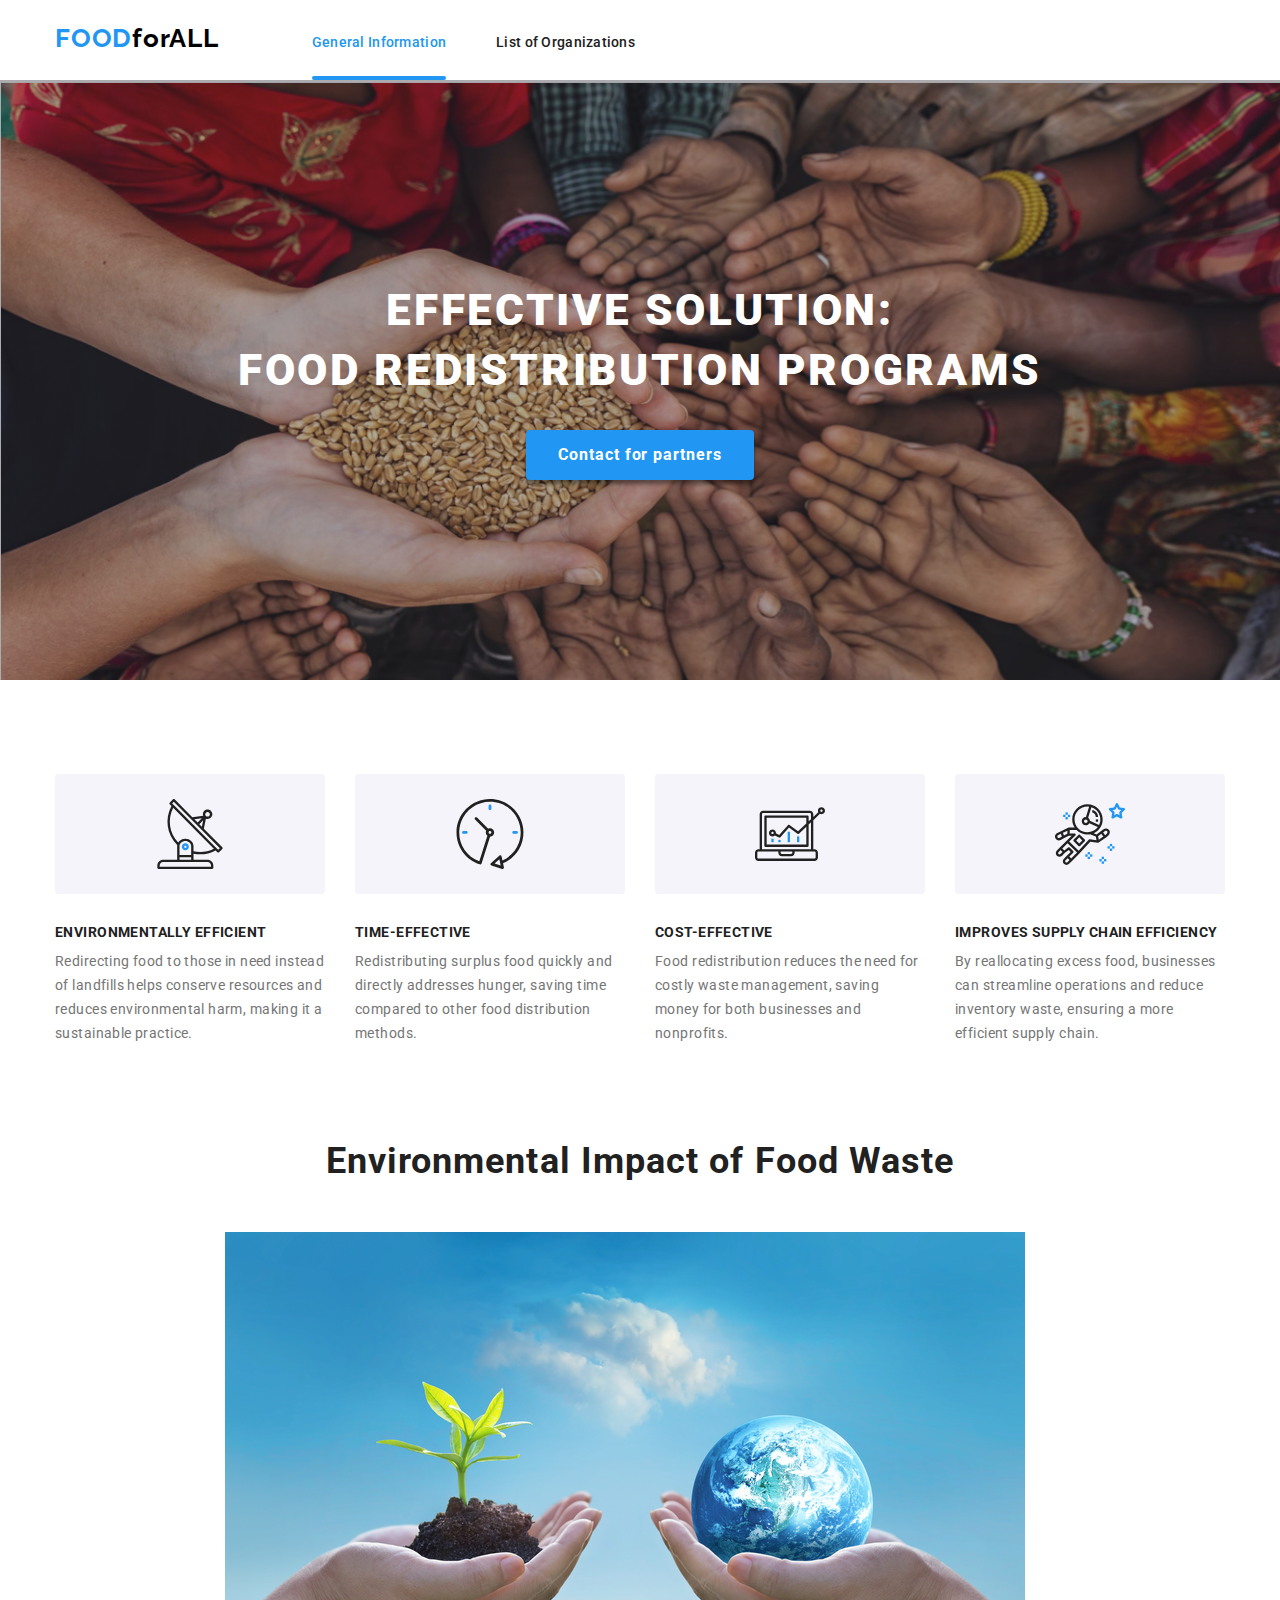
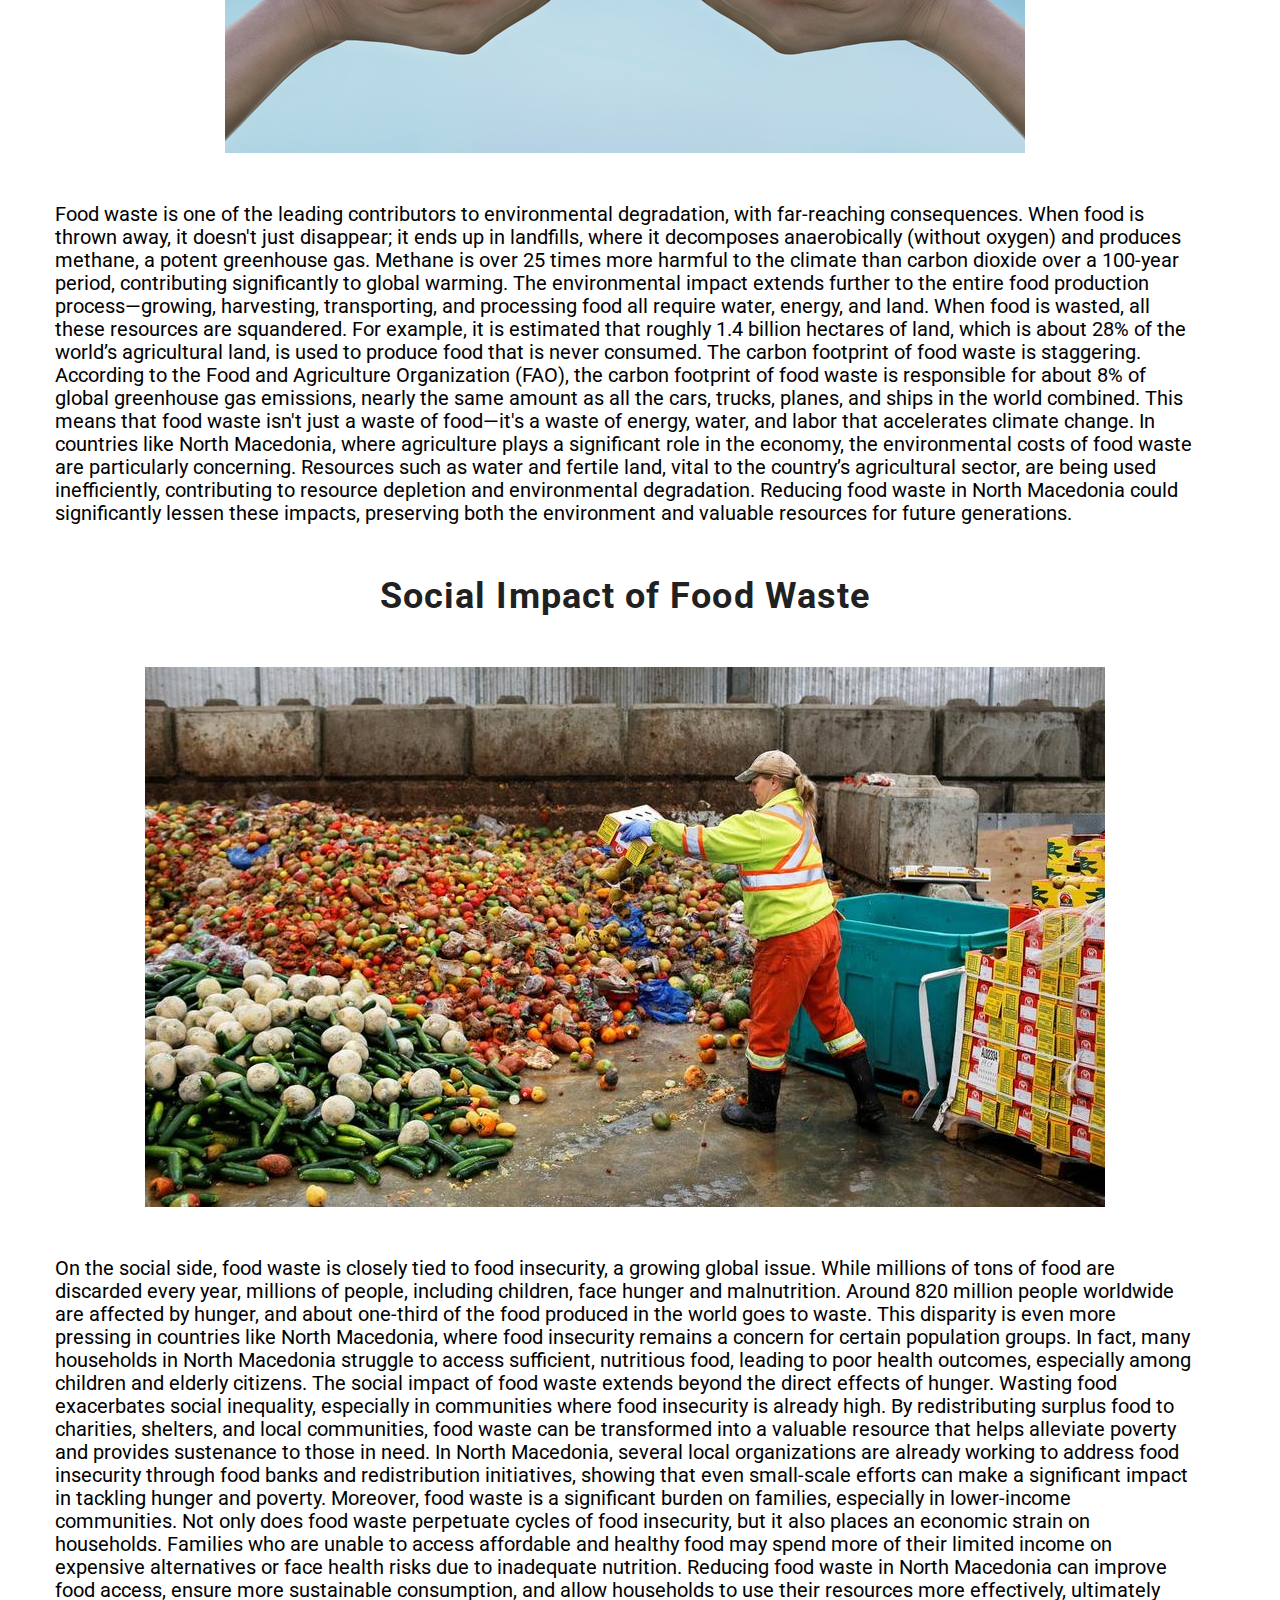
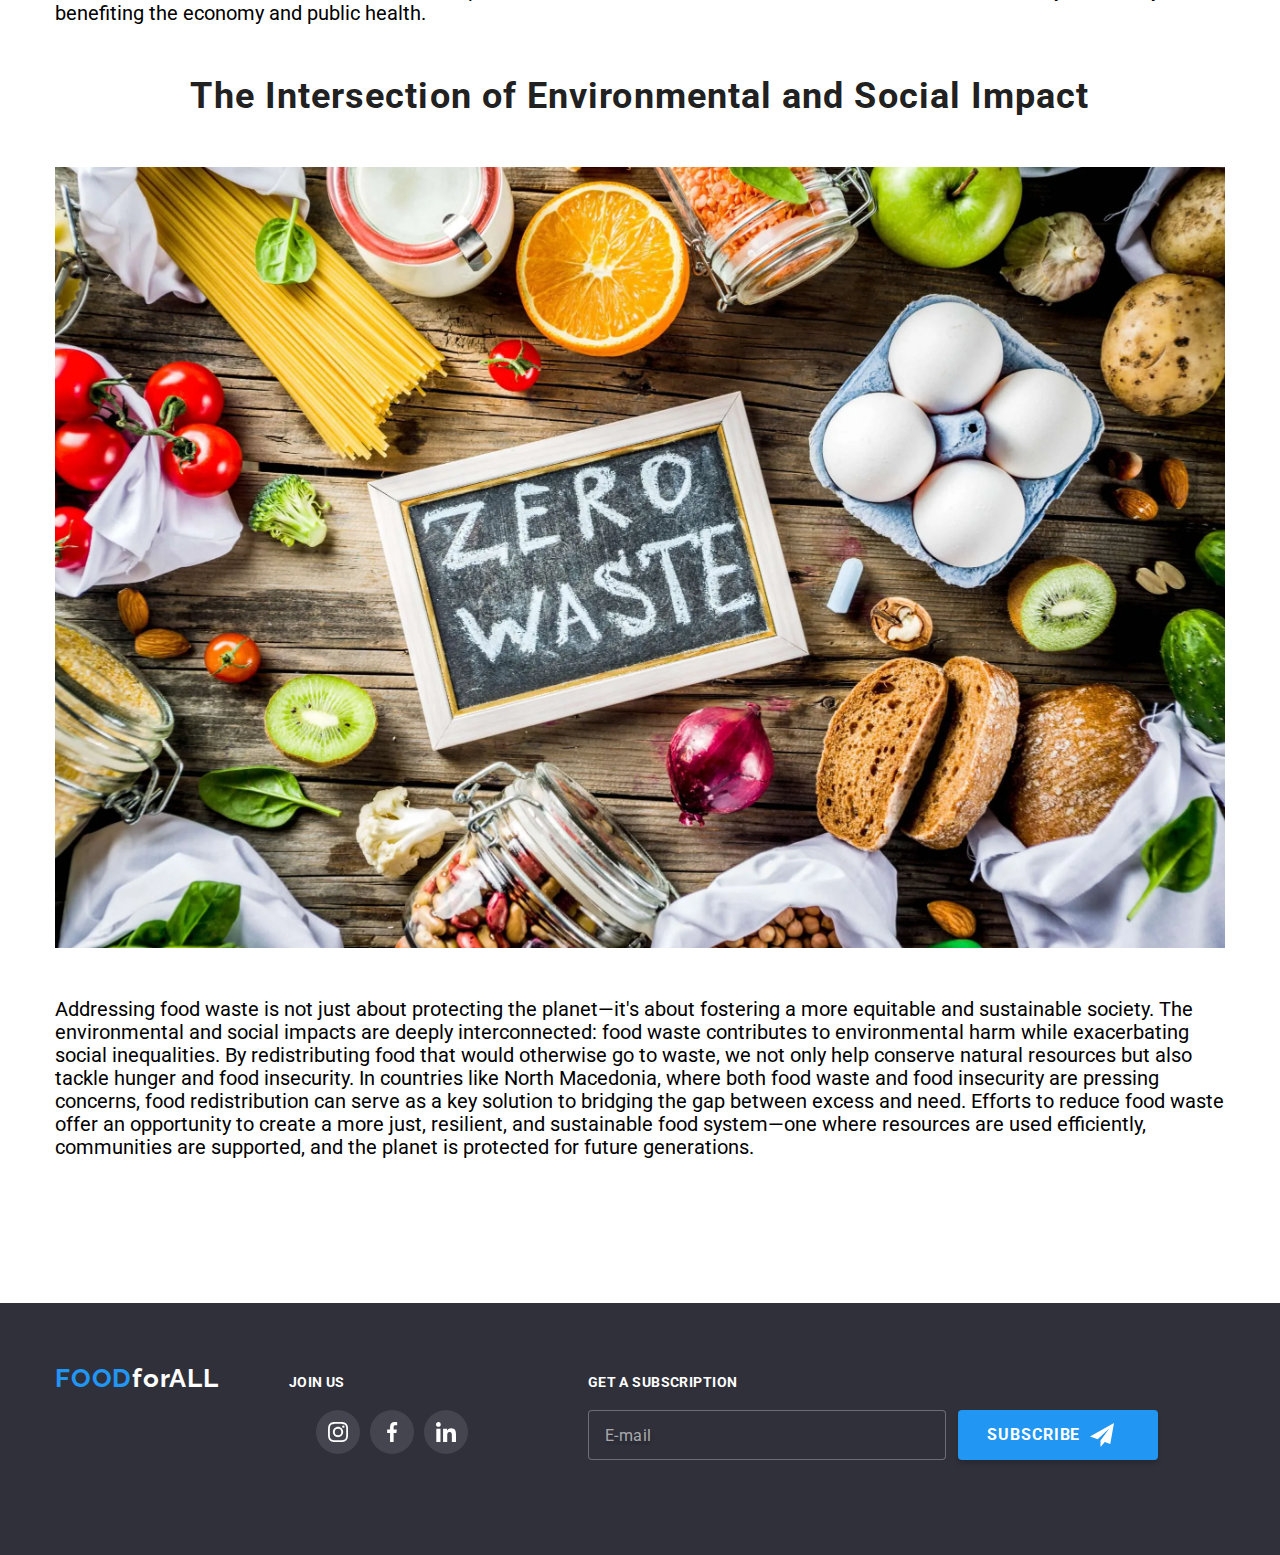
==== commit c35203c4: "fix" ====
--- a/index.html
+++ b/index.html
@@ -32,9 +32,6 @@
                         <li class="navigation__list-item">
                             <a class="navigation__list-link header__link link" href="./portfolio.html">List of Organizations</a>
                         </li>
-                        <li class="navigation__list-item">
-                            <a class="navigation__list-link header__link link" href="">Contacts</a>
-                        </li>
                     </ul>  
                 </div>
             </nav>
@@ -45,7 +42,7 @@
         <section class="hero">
             <div class="container">
                 <h1 class="hero__title">EFFECTIVE SOLUTION: <br>FOOD REDISTRIBUTION PROGRAMS</h1>
-                <!-- <button class="modal-button" type="button" data-modal-open>Заказать услугу</button> -->
+                <button class="modal-button" type="button" data-modal-open>Contact for partners</button> 
             </div>
         </section>
         <!--COMPANY ADVANTAGES-->
@@ -134,13 +131,13 @@
                                 </svg>
                             </a>
                         </li>
-                        <li class="social-list__item">
+                        <!-- <li class="social-list__item">
                             <a class="social-list__link" href="">
                                 <svg class="social-list__svg">
                                     <use href="./images/svg/sprite.svg#icon-twitter"></use>
                                 </svg>
                             </a>
-                        </li>
+                        </li> -->
                         <li class="social-list__item">
                                 <a class="social-list__link" href="">
                                     <svg class="social-list__svg">
@@ -181,9 +178,9 @@
                 </svg>
             </button>
             <div class="modal-wrapper">
-                <h2 class="modal-slogan">Оставьте свои данные, мы вам перезвоним</h2>
+                <h2 class="modal-slogan">Please fill in the information, we will contact you soon</h2>
                 <form action="#" method="GET" class="modal-form">
-                    <label class="modal-form__label" for="name">Имя</label>
+                    <label class="modal-form__label" for="name">Organization name</label>
                     <div class="modal-form__container">
                         <input class="modal-form__input" type="text" name="user-name" id="name" minlength="2">
                          <svg class="modal-form__svg">
@@ -191,7 +188,7 @@
                         </svg>
                     </div>
     
-                    <label class="modal-form__label" for="tel">Телефон</label>
+                    <label class="modal-form__label" for="tel">Phone</label>
                     <div class="modal-form__container">
                         <input class="modal-form__input" type="tel" name="user-phone" id="tel">
                         <svg class="modal-form__svg">
@@ -199,7 +196,7 @@
                         </svg>
                     </div>
     
-                    <label class="modal-form__label" for="email">Почта</label>
+                    <label class="modal-form__label" for="email">Email</label>
                     <div class="modal-form__container">
                         <input class="modal-form__input" type="email" name="user-email" id="email">
                         <svg class="modal-form__svg">
@@ -207,13 +204,11 @@
                         </svg>
                     </div>   
     
-                    <label class="modal-form__label" for="comment">Комментарий</label>
-                    <textarea class="modal-form__comment" name="user-comment" id="comment" placeholder="Введите текст"></textarea>
+                    <label class="modal-form__label" for="comment">Organization purpose</label>
+                    <textarea class="modal-form__comment" name="user-comment" id="comment"></textarea>
                    
                     <div class="modal-form__policy">
-                        <input class="modal-form__checkbox visually-hidden" type="checkbox" name="user-policy" value="accept-policy" id="accept-policy">
-                        <label class="modal-form__checkbox-label" for="accept-policy">Соглашаюсь с рассылкой и принимаю <a class="modal-form__conditions" href="">Условия договора</a></label>
-                        <button class="modal-button" type="submit">Отправить</button>
+                        <button class="modal-button" type="submit">SEND</button>
                     </div>
                 </form>    
             </div>         
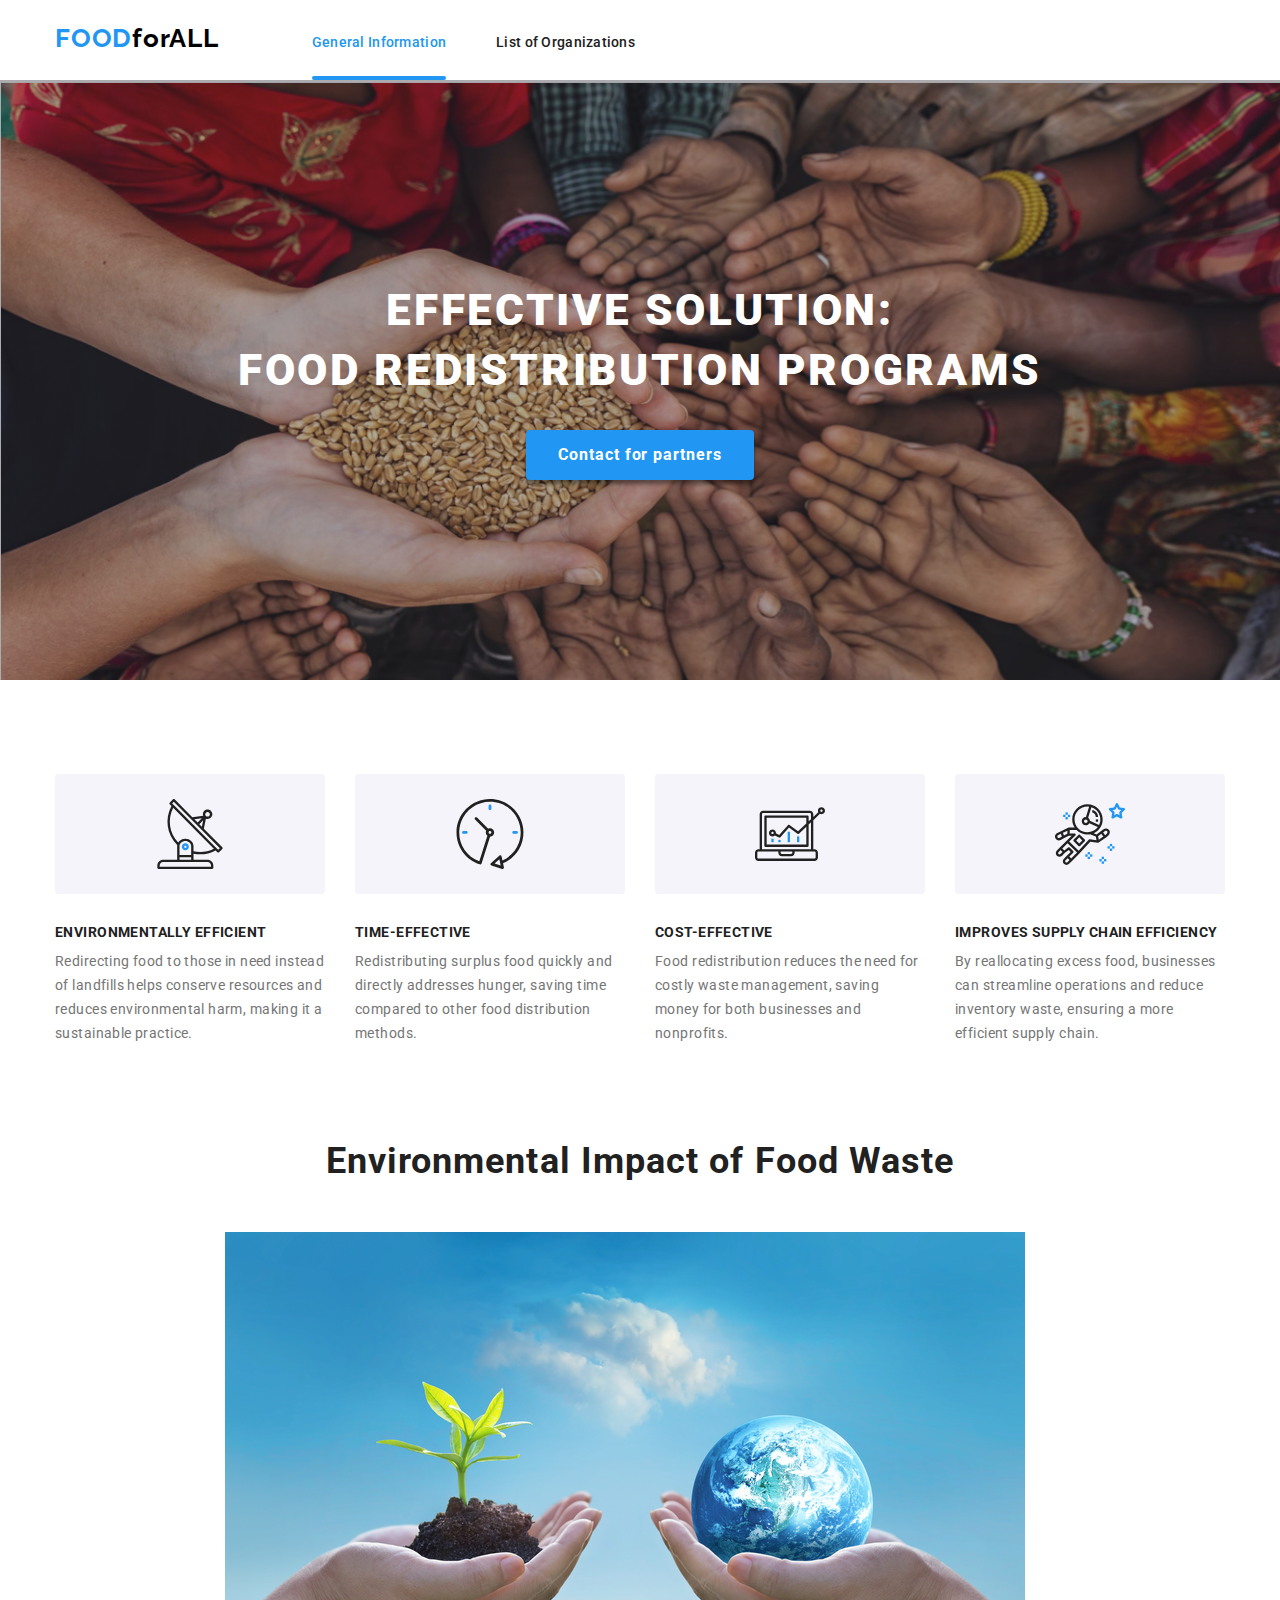
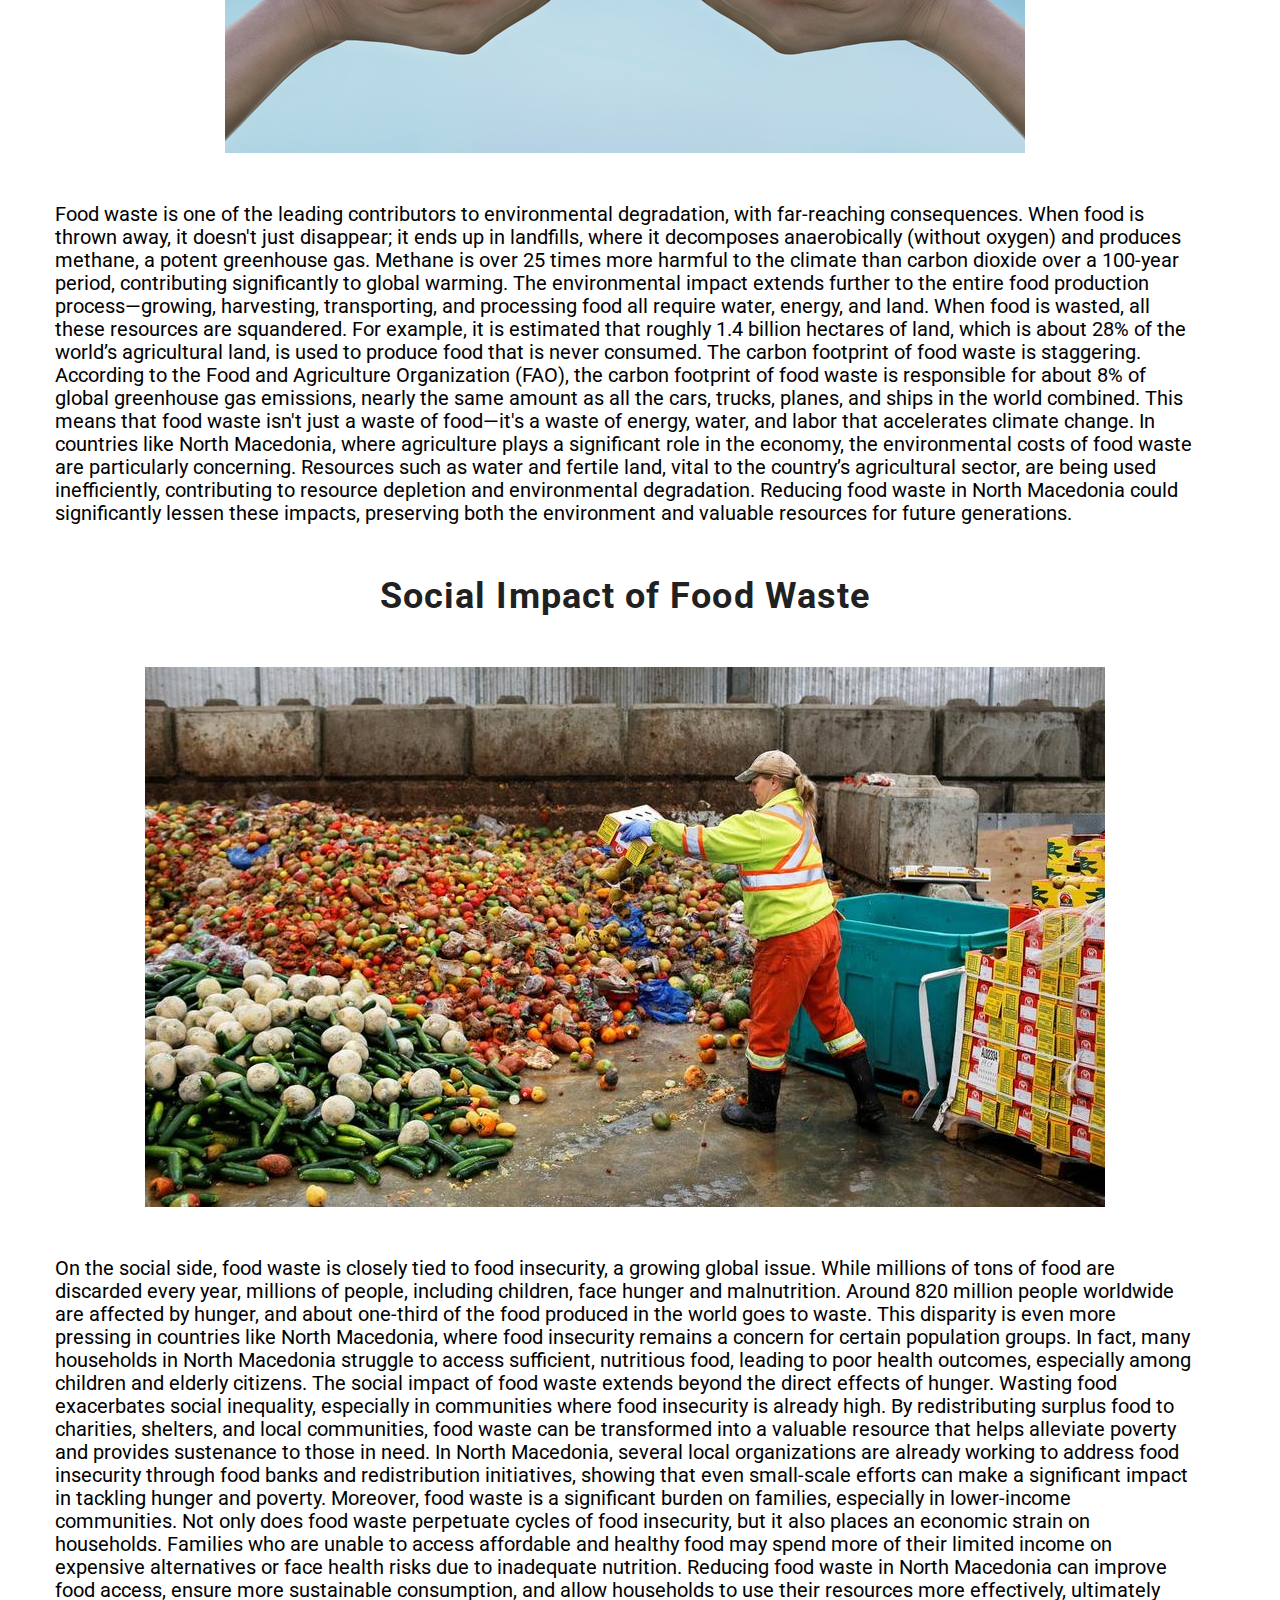
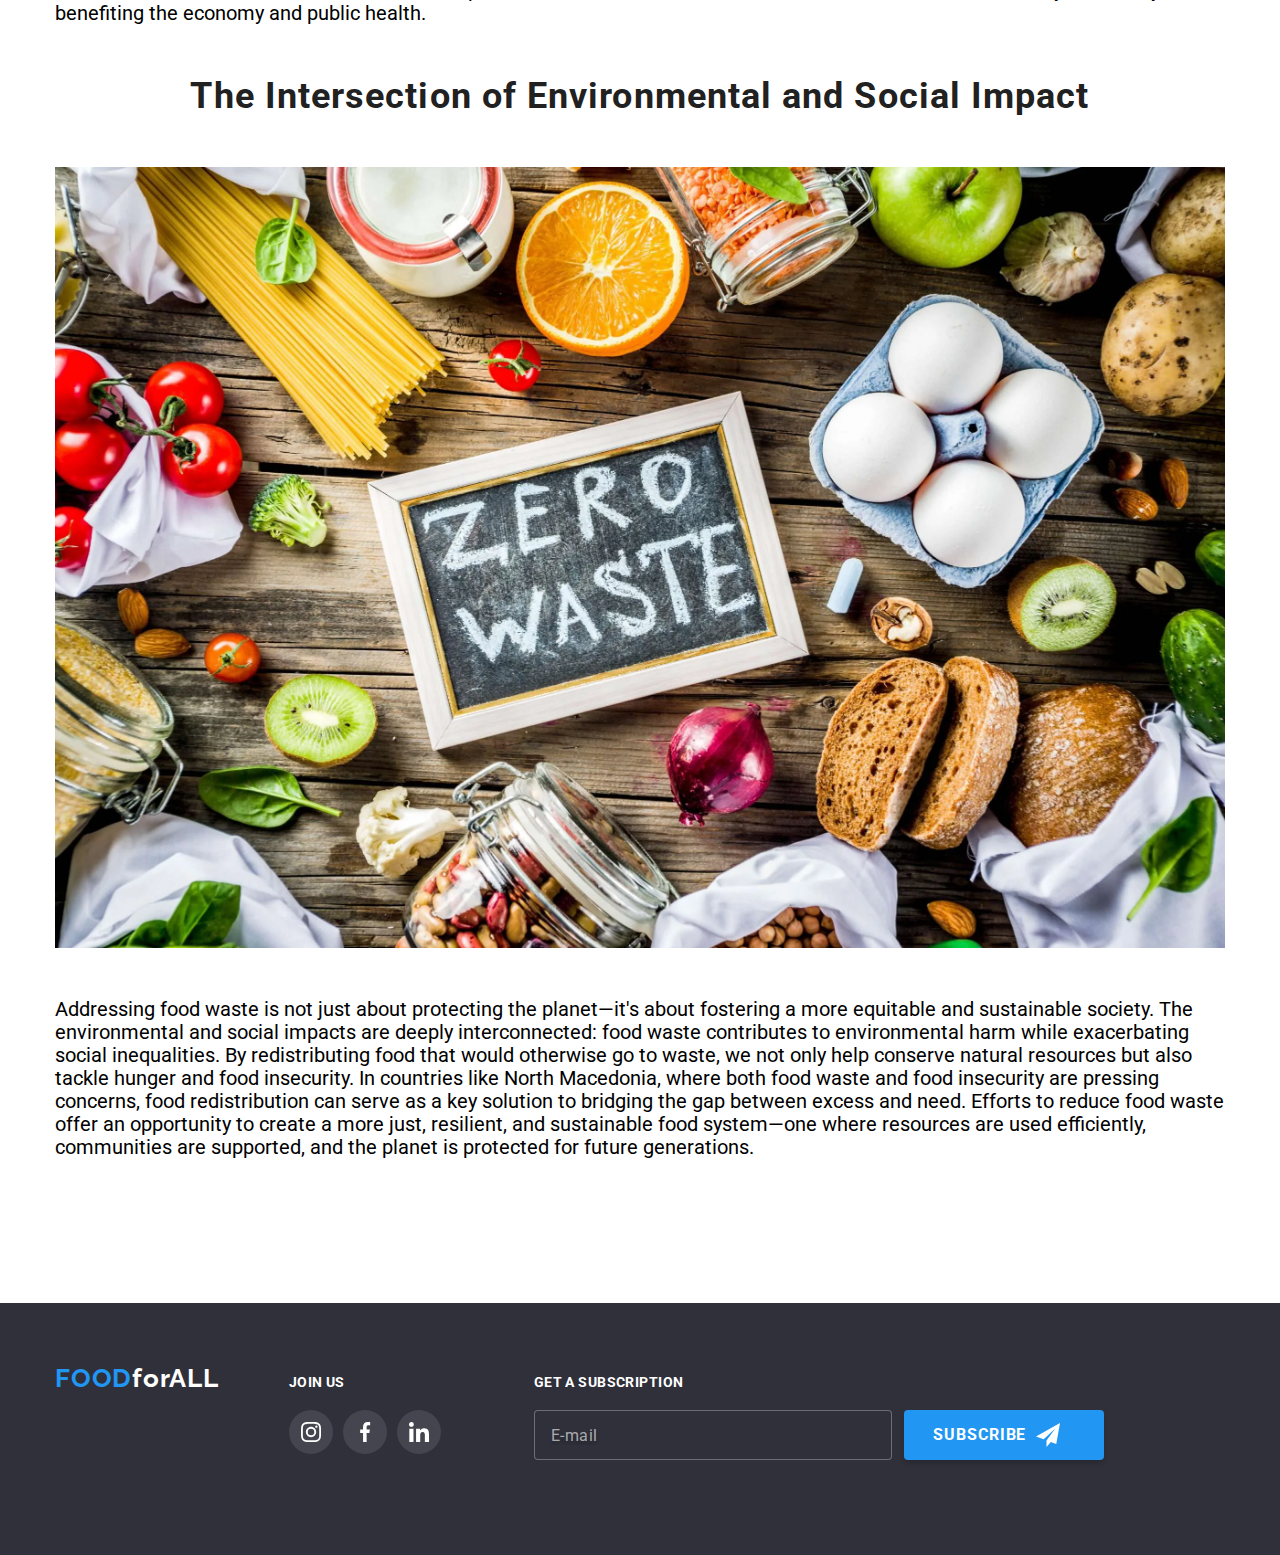
==== commit cba4d670: "fix" ====
--- a/index.html
+++ b/index.html
@@ -171,7 +171,7 @@
 
     <!--MODAL-->
     <div class="backdrop is-hidden" data-modal>
-        <div class="modal">
+        <div class="modal" style="z-index: 10000;">
             <button type="button" class="close-button" data-modal-close>
                 <svg class="close-button__svg"> 
                     <use href="./images/svg/sprite.svg#icon-vector"> </use>
--- a/css/main.min.css
+++ b/css/main.min.css
@@ -1,2 +1,2 @@
-.social-list,.social-list__link,.close-button,.services__list-overlay,.clients__list-link{display:-webkit-box;display:-ms-flexbox;display:flex;-webkit-box-pack:center;-ms-flex-pack:center;justify-content:center}*,*::before,*::after{margin:0;padding:0}body{font-family:'Roboto', sans-serif;padding-top:60px}@media screen and (min-width: 768px){body{padding-top:80px}}.list{list-style:none}.link{text-decoration:none}.address{font-style:normal}img{display:block;max-width:100%;height:auto}.container{padding:0 15px;margin:0 auto}@media screen and (min-width: 480px){.container{width:480px}}@media screen and (min-width: 768px){.container{width:768px}}@media screen and (min-width: 1200px){.container{width:1200px}}.visually-hidden{position:absolute !important;clip:rect(1px 1px 1px 1px);clip:rect(1px, 1px, 1px, 1px);padding:0 !important;border:0 !important;height:1px !important;width:1px !important;overflow:hidden}.logo{display:block;font-family:"Raleway",sans-serif;font-style:normal;font-weight:700;font-size:24px;line-height:1.192;letter-spacing:.03em;color:#2196F3}.header .logo{margin-right:88px}.header .logo--reverse{color:#000}.footer .logo{margin-bottom:20px}.footer .logo--reverse{color:#fff}@media screen and (min-width: 768px){.header .logo{margin-right:88px}}@media screen and (min-width: 1200px){.logo{font-weight:700;font-size:26px;line-height:1.192;letter-spacing:.03em}}@media screen and (min-width: 1200px){.header .logo{margin-right:93px}}.section-title{margin-bottom:50px;font-weight:700;font-size:28px;line-height:1.178;letter-spacing:.03em;text-align:center;color:#212121}@media screen and (min-width: 1200px){.section-title{font-weight:700;font-size:36px;line-height:1.167;letter-spacing:.03em}}.header{position:fixed;width:100%;top:0;left:0;background-color:#fff;z-index:100}.navigation{display:-webkit-box;display:-ms-flexbox;display:flex;-ms-flex-line-pack:center;align-content:center;-webkit-box-align:baseline;-ms-flex-align:baseline;align-items:baseline}.navigation__list{display:block;margin-right:auto;margin-left:auto}.navigation__list-item{text-align:center}.navigation__list-link{font-weight:500;font-size:18px;line-height:1.167;letter-spacing:.02em;color:#212121;-webkit-transition:color 250ms cubic-bezier(0.4, 0, 0.2, 1);transition:color 250ms cubic-bezier(0.4, 0, 0.2, 1)}.navigation__list-link:hover,.navigation__list-link:focus{color:#2196F3}.active-page{text-align:center;position:relative;color:#2196F3}.header .active-page{padding-bottom:8px;display:inline-block;-webkit-box-align:center;-ms-flex-align:center;align-items:center}.active-page::after{position:absolute;bottom:0;content:"";display:block;-ms-flex-item-align:center;-ms-grid-row-align:center;align-self:center;width:100%;height:4px;background-color:#2196F3;border-radius:4px}.contact-list__link{display:-webkit-box;display:-ms-flexbox;display:flex;-webkit-box-align:center;-ms-flex-align:center;align-items:center;-webkit-box-pack:center;-ms-flex-pack:center;justify-content:center;height:16px;font-weight:500;font-size:18px;line-height:1.167;letter-spacing:.02em;color:#757575;-webkit-transition:color 250ms cubic-bezier(0.4, 0, 0.2, 1);transition:color 250ms cubic-bezier(0.4, 0, 0.2, 1)}.contact-list__link:hover,.contact-list__link:focus{color:#2196F3}.contact-list__svg{margin-right:10px;fill:#757575;-webkit-transition:fill 250ms cubic-bezier(0.4, 0, 0.2, 1);transition:fill 250ms cubic-bezier(0.4, 0, 0.2, 1)}.contact-list__svg--envelope{width:16px;height:12px}.contact-list__svg--smartphone{width:10px;height:16px}.contact-list__item{display:block}.contact-list__link:hover .contact-list__svg,.contact-list__link:focus .contact-list__svg{fill:#2196F3}.header__menu-button{display:-webkit-inline-box;display:-ms-inline-flexbox;display:inline-flex;margin:0;padding:0;border:none;background-color:transparent;cursor:pointer}.menu-button__svg{width:40px;height:40px;fill:#000}.header__menu-button:focus .menu-button__svg,.header__menu-button:hover .menu-button__svg{fill:#2196F3}@media screen and (min-width: 768px){.header__menu-button{display:none}}.icon-cross{display:none}.header__menu-button.is-open .icon-cross{display:block}.header__menu-button.is-open .icon-menu{display:none}.header__menu-container.is-open{display:block}@media screen and (max-width: 767px){.header-mobile{display:-webkit-box;display:-ms-flexbox;display:flex;-webkit-box-align:center;-ms-flex-align:center;align-items:center;-webkit-box-pack:justify;-ms-flex-pack:justify;justify-content:space-between;width:100%;height:60px;padding:16px 0}.navigation{-webkit-box-pack:justify;-ms-flex-pack:justify;justify-content:space-between}.navigation__list{margin-bottom:60px}.navigation__list-item:not(:last-child){margin-bottom:40px}.header__menu-container{display:none;position:absolute;top:100%;left:0;z-index:10;padding:60px 20px;width:100%;height:393px;background-color:#fff;border-top:1px solid #ECECEC}.contact-list__item{text-align:center}.contact-list__item:not(:last-child){margin-bottom:16px}}@media screen and (min-width: 768px){.header{display:-webkit-box;display:-ms-flexbox;display:flex;-ms-flex-line-pack:center;align-content:center}.header .container{height:80px;-webkit-box-align:center;-ms-flex-align:center;align-items:center}.header .active-page{padding-bottom:30px}.navigation{height:100%}.navigation .header__menu-container{display:-webkit-box;display:-ms-flexbox;display:flex;-webkit-box-align:center;-ms-flex-align:center;align-items:center;height:80px;width:100%}.navigation__list{display:-webkit-box;display:-ms-flexbox;display:flex;-webkit-box-align:center;-ms-flex-align:center;align-items:center;margin-right:83px;height:100%;width:100%}.navigation__list-link{font-weight:500;font-size:14px;line-height:1.143;letter-spacing:.02em}.navigation__list-item:not(:last-child){margin-right:50px}.navigation__list-item{height:14px}}@media screen and (min-width: 768px) and (max-width: 1199px){.contact-list{display:block}.contact-list__link{font-weight:500;font-size:12px;line-height:1.167;letter-spacing:.02em;-webkit-box-pack:left;-ms-flex-pack:left;justify-content:left}.contact-list__item:not(:last-child){margin-bottom:10px}.contact-list__item{text-align:left}}@media screen and (min-width: 1200px){.contact-list{display:-webkit-box;display:-ms-flexbox;display:flex;-webkit-box-pack:end;-ms-flex-pack:end;justify-content:end;-webkit-box-align:center;-ms-flex-align:center;align-items:center}.contact-list__item:not(:last-child){margin-right:30px}.contact-list__link{font-weight:500;font-size:14px;line-height:1.143;letter-spacing:.02em;height:14px;width:-webkit-max-content;width:-moz-max-content;width:max-content}.navigation__list{margin-right:305px}}.footer{padding:60px 0;background-color:#2F303A}.address__item{display:block}.address__item:not(:last-child){margin-bottom:9px}.address__item--place{margin-bottom:9px;font-weight:400;font-size:14px;line-height:1.714;letter-spacing:.03em;color:#fff;-webkit-transition:color 250ms cubic-bezier(0.4, 0, 0.2, 1);transition:color 250ms cubic-bezier(0.4, 0, 0.2, 1)}.address__item--place:hover,.address__item--place:focus{color:#2196F3}.address__item--contact{font-weight:400;font-size:14px;line-height:1.714;letter-spacing:.03em;color:rgba(255,255,255,0.6);-webkit-transition:color 250ms cubic-bezier(0.4, 0, 0.2, 1);transition:color 250ms cubic-bezier(0.4, 0, 0.2, 1)}.address__item--contact:hover,.address__item--contact:focus{color:#2196F3}.address-wrapper{-ms-flex-line-pack:center;align-content:center;margin:0 auto}.join-us{width:206px;height:80px;margin:0 auto}.join-us__slogan,.submit__slogan{display:block;margin-bottom:20px;font-weight:700;font-size:14px;line-height:1.143;letter-spacing:.03em;text-transform:uppercase;color:#fff}.submit__email{width:80%;height:50px;margin-bottom:20px;padding:15px 16px;border:1px solid rgba(255,255,255,0.3);border-radius:4px;background-color:#2F303A;color:#fff}@media screen and (min-width: 480px){.submit__email{width:450px}}@media screen and (min-width: 1200px){.submit__email{width:358px}}.submit__button{display:-webkit-box;display:-ms-flexbox;display:flex;-webkit-box-align:center;-ms-flex-align:center;align-items:center;width:200px;height:50px;padding:10px 29px;background:#2196F3;border:none;-webkit-box-shadow:0px 4px 4px rgba(0,0,0,0.15);box-shadow:0px 4px 4px rgba(0,0,0,0.15);border-radius:4px;font-weight:700;font-size:16px;line-height:1.875;letter-spacing:.06em;color:#fff;cursor:pointer}.submit__svg{margin-left:10px;width:24px;height:24px;fill:#fff}.submit__form input::-webkit-input-placeholder{font-weight:400;font-size:16px;line-height:1.25;letter-spacing:.03em;color:rgba(255,255,255,0.6);text-shadow:0px 4px 4px rgba(0,0,0,0.25);width:100%}.submit__form input:-ms-input-placeholder{font-weight:400;font-size:16px;line-height:1.25;letter-spacing:.03em;color:rgba(255,255,255,0.6);text-shadow:0px 4px 4px rgba(0,0,0,0.25);width:100%}.submit__form input::-ms-input-placeholder{font-weight:400;font-size:16px;line-height:1.25;letter-spacing:.03em;color:rgba(255,255,255,0.6);text-shadow:0px 4px 4px rgba(0,0,0,0.25);width:100%}.submit__form input::placeholder{font-weight:400;font-size:16px;line-height:1.25;letter-spacing:.03em;color:rgba(255,255,255,0.6);text-shadow:0px 4px 4px rgba(0,0,0,0.25);width:100%}@media screen and (max-width: 767px){.address{margin-bottom:60px}.join-us{margin-bottom:60px}}@media screen and (min-width: 768px){.tablet-wrapper{display:-webkit-box;display:-ms-flexbox;display:flex;-webkit-box-align:baseline;-ms-flex-align:baseline;align-items:baseline}.footer{min-height:463px}}@media screen and (max-width: 1199px){.footer{text-align:center}.join-us__slogan,.submit__slogan{text-align:center}.submit{margin:0 auto}.submit__button{margin:0 auto}}@media screen and (min-width: 768px) and (max-width: 1199px){.tablet-wrapper{margin-bottom:60px}.address-wrapper{margin-right:165px}}@media screen and (min-width: 1200px){.footer .container{display:-webkit-box;display:-ms-flexbox;display:flex;-ms-flex-wrap:wrap;flex-wrap:wrap;-webkit-box-align:baseline;-ms-flex-align:baseline;align-items:baseline}.address-wrapper{margin-right:70px}.join-us{margin-right:93px}.submit__form{display:-webkit-box;display:-ms-flexbox;display:flex}.submit__email{margin-right:12px}.footer{min-height:252px}}.social-list__item:not(:last-child){margin-right:10px}.social-list__link{-webkit-box-align:center;-ms-flex-align:center;align-items:center;width:44px;height:44px;border-radius:50%;-webkit-transition:background-color 250ms cubic-bezier(0.4, 0, 0.2, 1);transition:background-color 250ms cubic-bezier(0.4, 0, 0.2, 1)}.footer .social-list__link{background-color:rgba(255,255,255,0.1)}.social-list__link:hover,.social-list__link:focus{background-color:#2196F3}.social-list__svg{width:20px;height:20px;fill:#AFB1B8;-webkit-transition:fill 250ms cubic-bezier(0.4, 0, 0.2, 1);transition:fill 250ms cubic-bezier(0.4, 0, 0.2, 1)}.footer .social-list__svg{fill:#fff}.social-list__link:hover .social-list__svg,.social-list__link:focus .social-list__svg{fill:#fff}.modal-button{display:inline-block;padding:10px 32px;min-width:200px;font-weight:700;font-size:16px;line-height:1.875;letter-spacing:.06em;color:#fff;background:#2196F3;border:none;border-radius:4px;cursor:pointer}.hero .modal-button{-webkit-box-shadow:0px 4px 4px rgba(0,0,0,0.25),0px 4px 4px rgba(0,0,0,0.25);box-shadow:0px 4px 4px rgba(0,0,0,0.25),0px 4px 4px rgba(0,0,0,0.25)}.modal-form__policy .modal-button{-webkit-box-shadow:0px 4px 4px rgba(0,0,0,0.15);box-shadow:0px 4px 4px rgba(0,0,0,0.15)}.backdrop{position:fixed;top:0;left:0;padding-top:93px;padding-left:15px;padding-right:15px;width:100%;height:100%;background-color:rgba(0,0,0,0.2);-webkit-transition:opacity 500ms cubic-bezier(0.4, 0, 0.2, 1),visibility 500ms cubic-bezier(0.4, 0, 0.2, 1);transition:opacity 500ms cubic-bezier(0.4, 0, 0.2, 1),visibility 500ms cubic-bezier(0.4, 0, 0.2, 1);overflow-y:scroll}.is-hidden{opacity:0;visibility:hidden;pointer-events:none}.modal{position:relative;background-color:#fff;border-radius:4px;-webkit-box-shadow:0px 1px 3px rgba(0,0,0,0.12),0px 1px 1px rgba(0,0,0,0.14),0px 2px 1px rgba(0,0,0,0.2);box-shadow:0px 1px 3px rgba(0,0,0,0.12),0px 1px 1px rgba(0,0,0,0.14),0px 2px 1px rgba(0,0,0,0.2);-webkit-transition:-webkit-transform 500ms cubic-bezier(0.4, 0, 0.2, 1);transition:-webkit-transform 500ms cubic-bezier(0.4, 0, 0.2, 1);transition:transform 500ms cubic-bezier(0.4, 0, 0.2, 1);transition:transform 500ms cubic-bezier(0.4, 0, 0.2, 1), -webkit-transform 500ms cubic-bezier(0.4, 0, 0.2, 1)}.is-hidden .modal{-webkit-transform:translate(-50%, -50%) scale(0.5);transform:translate(-50%, -50%) scale(0.5)}.modal-slogan{display:block;text-align:center;margin-bottom:12px;font-weight:700;font-size:20px;line-height:1.5;letter-spacing:.03em;color:#212121}.close-button{position:absolute;top:8px;right:8px;-webkit-box-align:center;-ms-flex-align:center;align-items:center;width:30px;height:30px;border-radius:50%;border:1px solid rgba(0,0,0,0.1);background-color:#fff;cursor:pointer}.close-button__svg{width:11px;height:11px;-webkit-transition:fill 250ms cubic-bezier(0.4, 0, 0.2, 1);transition:fill 250ms cubic-bezier(0.4, 0, 0.2, 1)}.close-button:focus .close-button__svg,.close-button:hover .close-button__svg{fill:#2196F3}.modal-wrapper{padding:40px 40px}.modal-form__label{display:block;margin-bottom:4px;font-weight:400;font-size:12px;line-height:1.167;letter-spacing:.01em;color:#757575}.modal-form__input{padding-left:42px;width:100%;height:40px;border:1px solid rgba(33,33,33,0.2);border-radius:4px;cursor:pointer;-webkit-transition:outline 250ms cubic-bezier(0.4, 0, 0.2, 1),border-color 250ms cubic-bezier(0.4, 0, 0.2, 1);transition:outline 250ms cubic-bezier(0.4, 0, 0.2, 1),border-color 250ms cubic-bezier(0.4, 0, 0.2, 1)}.modal-form__input:focus{outline:none;border-color:#2196F3}.modal-form__svg{position:absolute;top:11px;left:12px;width:18px;height:18px;-webkit-transition:fill 250ms cubic-bezier(0.4, 0, 0.2, 1);transition:fill 250ms cubic-bezier(0.4, 0, 0.2, 1)}.modal-form__input:focus+.modal-form__svg{fill:#2196F3}.modal-form__container{position:relative}.modal-form__container:not(:last-child){margin-bottom:10px}.modal-form__comment{width:100%;height:120px;padding:12px 16px;margin-bottom:20px;resize:none;border:1px solid rgba(33,33,33,0.2);border-radius:4px;cursor:pointer;-webkit-transition:outline 250ms cubic-bezier(0.4, 0, 0.2, 1),border-color 250ms cubic-bezier(0.4, 0, 0.2, 1);transition:outline 250ms cubic-bezier(0.4, 0, 0.2, 1),border-color 250ms cubic-bezier(0.4, 0, 0.2, 1)}.modal-form__comment:focus{outline:none;border-color:#2196F3}.modal-form__conditions{color:#2196F3}.modal-form__policy{display:block;text-align:center}.modal-form__checkbox-label{display:inline-block;margin-bottom:30px;font-weight:400;font-size:12px;line-height:1.167;letter-spacing:.03em;color:#757575}.modal-form__checkbox-label::before{display:inline-block;vertical-align:middle;margin-right:8px;content:"";width:16px;height:15px;border:2px solid #000;border-radius:3px;outline:none}.modal-form__checkbox:checked+.modal-form__checkbox-label::before{background-image:url(../images/svg/check.svg);background-repeat:no-repeat;background-color:#2196F3;background-size:100%;border:none}.modal-form textarea::-webkit-input-placeholder{font-weight:400;font-size:13px;line-height:1.143;letter-spacing:.01em;color:rgba(117,117,117,0.5)}.modal-form textarea:-ms-input-placeholder{font-weight:400;font-size:13px;line-height:1.143;letter-spacing:.01em;color:rgba(117,117,117,0.5)}.modal-form textarea::-ms-input-placeholder{font-weight:400;font-size:13px;line-height:1.143;letter-spacing:.01em;color:rgba(117,117,117,0.5)}.modal-form textarea::placeholder{font-weight:400;font-size:13px;line-height:1.143;letter-spacing:.01em;color:rgba(117,117,117,0.5)}@media screen and (min-width: 480px){.modal{width:450px;height:609px;position:absolute;top:50%;left:50%;-webkit-transform:translate(-50%, -50%) scale(1);transform:translate(-50%, -50%) scale(1)}}@media screen and (min-width: 1200px){.modal{width:528px;height:581px}.modal-slogan{font-weight:700;font-size:20px;line-height:1.15;letter-spacing:.03em}.modal-form__checkbox-label{font-weight:400;font-size:14px;line-height:1.714;letter-spacing:.01em}}.hero{max-width:100%;margin:0 auto;padding:118px 0;text-align:center;background-image:-webkit-gradient(linear, left top, left bottom, from(rgba(47,48,58,0.4)), to(rgba(47,48,58,0.4))),url(../images/hero/bg-mobile.jpg);background-image:linear-gradient(rgba(47,48,58,0.4), rgba(47,48,58,0.4)),url(../images/hero/bg-mobile.jpg);background-repeat:no-repeat;background-color:#C4C4C4;background-size:cover}.hero__title{margin-bottom:30px;font-weight:900;font-size:26px;line-height:1.615;letter-spacing:.06em;text-transform:uppercase;color:#fff}@media screen and (min-width: 480px){.hero__title{min-width:360px}}@media screen and (min-device-pixel-ratio: 2) and (max-width: 480px), screen and (-webkit-min-device-pixel-ratio: 2) and (max-width: 480px), screen and (min-resolution: 192dpi) and (max-width: 480px), screen and (min-resolution: 2dppx) and (max-width: 480px){.hero{background-image:-webkit-gradient(linear, left top, left bottom, from(rgba(25,28,38,0.2)), to(rgba(25,28,38,0.2))),url("../images/hero/bg-mobile@2x.jpg");background-image:linear-gradient(rgba(25,28,38,0.2), rgba(25,28,38,0.2)),url("../images/hero/bg-mobile@2x.jpg")}}@media screen and (min-width: 481px){.hero{background-image:-webkit-gradient(linear, left top, left bottom, from(rgba(47,48,58,0.4)), to(rgba(47,48,58,0.4))),url(../images/hero/bg-tablet.jpg);background-image:linear-gradient(rgba(47,48,58,0.4), rgba(47,48,58,0.4)),url(../images/hero/bg-tablet.jpg)}}@media screen and (min-device-pixel-ratio: 2) and (min-width: 481px), screen and (-webkit-min-device-pixel-ratio: 2) and (min-width: 481px), screen and (min-resolution: 192dpi) and (min-width: 481px), screen and (min-resolution: 2dppx) and (min-width: 481px){.hero{background-image:-webkit-gradient(linear, left top, left bottom, from(rgba(25,28,38,0.2)), to(rgba(25,28,38,0.2))),url("../images/hero/bg-tablet@2x.jpg");background-image:linear-gradient(rgba(25,28,38,0.2), rgba(25,28,38,0.2)),url("../images/hero/bg-tablet@2x.jpg")}}@media screen and (min-width: 769px){.hero{max-width:1600px;height:600px;padding:200px 0;background-image:-webkit-gradient(linear, left top, left bottom, from(rgba(47,48,58,0.4)), to(rgba(47,48,58,0.4))),url(../images/hero/bg-desktop.png);background-image:linear-gradient(rgba(47,48,58,0.4), rgba(47,48,58,0.4)),url(../images/hero/bg-desktop.png)}.hero__title{min-width:696px;font-weight:900;font-size:44px;line-height:1.364;letter-spacing:.06em;text-transform:uppercase;color:#fff}}@media screen and (min-device-pixel-ratio: 2) and (min-width: 769px), screen and (-webkit-min-device-pixel-ratio: 2) and (min-width: 769px), screen and (min-resolution: 192dpi) and (min-width: 769px), screen and (min-resolution: 2dppx) and (min-width: 769px){.hero{background-image:-webkit-gradient(linear, left top, left bottom, from(rgba(25,28,38,0.2)), to(rgba(25,28,38,0.2))),url("../images/hero/bg-desktop@2x.jpg");background-image:linear-gradient(rgba(25,28,38,0.2), rgba(25,28,38,0.2)),url("../images/hero/bg-desktop@2x.jpg")}}.advantages{padding:60px 0}.advantages__list-description{font-weight:400;font-size:14px;line-height:1.714;letter-spacing:.03em;color:#757575}@media screen and (min-width: 480px){.advantages__list-item{width:450px}}.advantages__list-subtitle{margin-bottom:10px;font-weight:700;font-size:14px;line-height:1.143;letter-spacing:.03em;text-transform:uppercase;color:#212121}.advantages__list-subtitle::before{display:block;content:"";width:100%;height:120px;background-color:#F5F4FA;margin-bottom:30px;border-radius:4px}.advantages__list-subtitle--details::before{background-image:url(../images/svg/antenna.svg);background-repeat:no-repeat;background-position:center;background-size:70px 70px}.advantages__list-subtitle--punctuality::before{background-image:url(../images/svg/clock.svg);background-repeat:no-repeat;background-position:center;background-size:70px 70px}.advantages__list-subtitle--planning::before{background-image:url(../images/svg/diagram.svg);background-repeat:no-repeat;background-position:center;background-size:70px 70px}.advantages__list-subtitle--technologies::before{background-image:url(../images/svg/astronaut.svg);background-repeat:no-repeat;background-position:center;background-size:70px 70px}@media screen and (max-width: 767px){.advantages__list-item:not(:last-child){margin-bottom:30px}.advantages__list-subtitle{text-align:center}}@media screen and (min-width: 768px){.advantages__list-item{width:354px}.advantages__list{display:-webkit-box;display:-ms-flexbox;display:flex;-ms-flex-wrap:wrap;flex-wrap:wrap}}@media screen and (min-width: 768px) and (max-width: 1199px){.advantages__list-item:nth-child(2n+1){margin-right:30px}.advantages__list-item:nth-child(-n+2){margin-bottom:30px}}@media screen and (min-width: 1200px){.advantages{padding:94px 0}.advantages__list-item{width:270px}.advantages__list-item:not(:last-child){margin-right:30px}}.services{display:none;padding-bottom:94px}services__list-item{position:relative;display:flex;flex-direction: column;align-items: center;justify-content: center;}.services__list-item:not(:last-child){margin-right:30px}.services__list-overlay{position:absolute;bottom:0;left:0;padding:27px 27px;width:370px;height:70px;background:rgba(47,48,58,0.8)}.services__list-overlay-title{font-weight:700;font-size:14px;line-height:1.143;letter-spacing:.03em;text-transform:uppercase}@media screen and (min-width: 1200px){.services{display:block}}.team{padding:60px 0;background:#F5F4FA}.team__list-item{background-color:#fff;-webkit-box-shadow:0px 1px 3px rgba(0,0,0,0.12),0px 1px 1px rgba(0,0,0,0.14),0px 2px 1px rgba(0,0,0,0.2);box-shadow:0px 1px 3px rgba(0,0,0,0.12),0px 1px 1px rgba(0,0,0,0.14),0px 2px 1px rgba(0,0,0,0.2);border-radius:0px 0px 4px 4px}.team__list-content{padding:30px 20px;text-align:center}.team__list-subtitle{margin-bottom:10px;font-weight:500;font-size:16px;line-height:1.188;letter-spacing:.03em;color:#212121}.team__list-description{font-weight:400;font-size:16px;line-height:1.188;letter-spacing:.03em;color:#757575;margin-bottom:16px}.team__list-image{width:100%}@media screen and (min-width: 480px){.team__list-item{width:450px;height:622px}}@media screen and (max-width: 767px){.team__list-item:not(:last-child){margin-bottom:30px}}@media screen and (min-width: 768px){.team__list{display:-webkit-box;display:-ms-flexbox;display:flex;-ms-flex-wrap:wrap;flex-wrap:wrap;-webkit-box-pack:center;-ms-flex-pack:center;justify-content:center}.team__list-item{width:354px;height:536px}}@media screen and (min-width: 768px) and (max-width: 1199px){.team__list-item:nth-child(2n+1){margin-right:30px}.team__list-item:nth-child(-n+2){margin-bottom:30px}}@media screen and (min-width: 1200px){.team{padding:94px 0}.team__list-item{width:270px;height:428px}.team__list-item:not(:last-child){margin-right:30px}}.clients{padding:60px 0}.clients__list{display:-webkit-box;display:-ms-flexbox;display:flex;-ms-flex-wrap:wrap;flex-wrap:wrap;margin:-15px}.clients__list-item{margin:15px;width:calc((100% - 2 * 30px) / 2)}@media screen and (min-width: 768px){.clients__list-item{width:calc((100% - 3 * 30px) / 3)}}@media screen and (min-width: 1200px){.clients__list-item{width:170px}}.clients__list-link{-webkit-box-align:center;-ms-flex-align:center;align-items:center;width:100%;height:90px;border:1px solid #AFB1B8;border-radius:4px;-webkit-transition:border-color 250ms cubic-bezier(0.4, 0, 0.2, 1);transition:border-color 250ms cubic-bezier(0.4, 0, 0.2, 1)}.clients__list-link:hover,.clients__list-link:focus{border-color:#2196F3}.clients__list-svg{fill:#AFB1B8;-webkit-transition:fill 250ms cubic-bezier(0.4, 0, 0.2, 1);transition:fill 250ms cubic-bezier(0.4, 0, 0.2, 1)}.clients__list-link:hover .clients__list-svg,.clients__list-link:focus .clients__list-svg{fill:#2196F3}.clients__list-svg--logo-1{width:44.27px;height:49.23px}.clients__list-svg--logo-2{width:40px;height:52px}.clients__list-svg--logo-3{width:41px;height:42.6px}.clients__list-svg--logo-4{width:79.66px;height:42.02px}.clients__list-svg--logo-5{width:59px;height:47px}.clients__list-svg--logo-6{width:88.48px;height:45.44px}@media screen and (min-width: 1200px){.clients{padding:94px 0}}
+.social-list,.social-list__link,.close-button,.services__list-overlay,.clients__list-link{display:-webkit-box;display:-ms-flexbox;display:flex;-webkit-box-pack:center;-ms-flex-pack:center;justify-content:center}*,*::before,*::after{margin:0;padding:0}body{font-family:'Roboto', sans-serif;padding-top:60px}@media screen and (min-width: 768px){body{padding-top:80px}}.list{list-style:none}.link{text-decoration:none}.address{font-style:normal}img{display:block;max-width:100%;height:auto}.container{padding:0 15px;margin:0 auto}@media screen and (min-width: 480px){.container{width:480px}}@media screen and (min-width: 768px){.container{width:768px}}@media screen and (min-width: 1200px){.container{width:1200px}}.visually-hidden{position:absolute !important;clip:rect(1px 1px 1px 1px);clip:rect(1px, 1px, 1px, 1px);padding:0 !important;border:0 !important;height:1px !important;width:1px !important;overflow:hidden}.logo{display:block;font-family:"Raleway",sans-serif;font-style:normal;font-weight:700;font-size:24px;line-height:1.192;letter-spacing:.03em;color:#2196F3}.header .logo{margin-right:88px}.header .logo--reverse{color:#000}.footer .logo{margin-bottom:20px}.footer .logo--reverse{color:#fff}@media screen and (min-width: 768px){.header .logo{margin-right:88px}}@media screen and (min-width: 1200px){.logo{font-weight:700;font-size:26px;line-height:1.192;letter-spacing:.03em}}@media screen and (min-width: 1200px){.header .logo{margin-right:93px}}.section-title{margin-bottom:50px;font-weight:700;font-size:28px;line-height:1.178;letter-spacing:.03em;text-align:center;color:#212121}@media screen and (min-width: 1200px){.section-title{font-weight:700;font-size:36px;line-height:1.167;letter-spacing:.03em}}.header{position:fixed;width:100%;top:0;left:0;background-color:#fff;z-index:100}.navigation{display:-webkit-box;display:-ms-flexbox;display:flex;-ms-flex-line-pack:center;align-content:center;-webkit-box-align:baseline;-ms-flex-align:baseline;align-items:baseline}.navigation__list{display:block;margin-right:auto;margin-left:auto}.navigation__list-item{text-align:center}.navigation__list-link{font-weight:500;font-size:18px;line-height:1.167;letter-spacing:.02em;color:#212121;-webkit-transition:color 250ms cubic-bezier(0.4, 0, 0.2, 1);transition:color 250ms cubic-bezier(0.4, 0, 0.2, 1)}.navigation__list-link:hover,.navigation__list-link:focus{color:#2196F3}.active-page{text-align:center;position:relative;color:#2196F3}.header .active-page{padding-bottom:8px;display:inline-block;-webkit-box-align:center;-ms-flex-align:center;align-items:center}.active-page::after{position:absolute;bottom:0;content:"";display:block;-ms-flex-item-align:center;-ms-grid-row-align:center;align-self:center;width:100%;height:4px;background-color:#2196F3;border-radius:4px}.contact-list__link{display:-webkit-box;display:-ms-flexbox;display:flex;-webkit-box-align:center;-ms-flex-align:center;align-items:center;-webkit-box-pack:center;-ms-flex-pack:center;justify-content:center;height:16px;font-weight:500;font-size:18px;line-height:1.167;letter-spacing:.02em;color:#757575;-webkit-transition:color 250ms cubic-bezier(0.4, 0, 0.2, 1);transition:color 250ms cubic-bezier(0.4, 0, 0.2, 1)}.contact-list__link:hover,.contact-list__link:focus{color:#2196F3}.contact-list__svg{margin-right:10px;fill:#757575;-webkit-transition:fill 250ms cubic-bezier(0.4, 0, 0.2, 1);transition:fill 250ms cubic-bezier(0.4, 0, 0.2, 1)}.contact-list__svg--envelope{width:16px;height:12px}.contact-list__svg--smartphone{width:10px;height:16px}.contact-list__item{display:block}.contact-list__link:hover .contact-list__svg,.contact-list__link:focus .contact-list__svg{fill:#2196F3}.header__menu-button{display:-webkit-inline-box;display:-ms-inline-flexbox;display:inline-flex;margin:0;padding:0;border:none;background-color:transparent;cursor:pointer}.menu-button__svg{width:40px;height:40px;fill:#000}.header__menu-button:focus .menu-button__svg,.header__menu-button:hover .menu-button__svg{fill:#2196F3}@media screen and (min-width: 768px){.header__menu-button{display:none}}.icon-cross{display:none}.header__menu-button.is-open .icon-cross{display:block}.header__menu-button.is-open .icon-menu{display:none}.header__menu-container.is-open{display:block}@media screen and (max-width: 767px){.header-mobile{display:-webkit-box;display:-ms-flexbox;display:flex;-webkit-box-align:center;-ms-flex-align:center;align-items:center;-webkit-box-pack:justify;-ms-flex-pack:justify;justify-content:space-between;width:100%;height:60px;padding:16px 0}.navigation{-webkit-box-pack:justify;-ms-flex-pack:justify;justify-content:space-between}.navigation__list{margin-bottom:60px}.navigation__list-item:not(:last-child){margin-bottom:40px}.header__menu-container{display:none;position:absolute;top:100%;left:0;z-index:10;padding:60px 20px;width:100%;height:393px;background-color:#fff;border-top:1px solid #ECECEC}.contact-list__item{text-align:center}.contact-list__item:not(:last-child){margin-bottom:16px}}@media screen and (min-width: 768px){.header{display:-webkit-box;display:-ms-flexbox;display:flex;-ms-flex-line-pack:center;align-content:center}.header .container{height:80px;-webkit-box-align:center;-ms-flex-align:center;align-items:center}.header .active-page{padding-bottom:30px}.navigation{height:100%}.navigation .header__menu-container{display:-webkit-box;display:-ms-flexbox;display:flex;-webkit-box-align:center;-ms-flex-align:center;align-items:center;height:80px;width:100%}.navigation__list{display:-webkit-box;display:-ms-flexbox;display:flex;-webkit-box-align:center;-ms-flex-align:center;align-items:center;margin-right:83px;height:100%;width:100%}.navigation__list-link{font-weight:500;font-size:14px;line-height:1.143;letter-spacing:.02em}.navigation__list-item:not(:last-child){margin-right:50px}.navigation__list-item{height:14px}}@media screen and (min-width: 768px) and (max-width: 1199px){.contact-list{display:block}.contact-list__link{font-weight:500;font-size:12px;line-height:1.167;letter-spacing:.02em;-webkit-box-pack:left;-ms-flex-pack:left;justify-content:left}.contact-list__item:not(:last-child){margin-bottom:10px}.contact-list__item{text-align:left}}@media screen and (min-width: 1200px){.contact-list{display:-webkit-box;display:-ms-flexbox;display:flex;-webkit-box-pack:end;-ms-flex-pack:end;justify-content:end;-webkit-box-align:center;-ms-flex-align:center;align-items:center}.contact-list__item:not(:last-child){margin-right:30px}.contact-list__link{font-weight:500;font-size:14px;line-height:1.143;letter-spacing:.02em;height:14px;width:-webkit-max-content;width:-moz-max-content;width:max-content}.navigation__list{margin-right:305px}}.footer{padding:60px 0;background-color:#2F303A}.address__item{display:block}.address__item:not(:last-child){margin-bottom:9px}.address__item--place{margin-bottom:9px;font-weight:400;font-size:14px;line-height:1.714;letter-spacing:.03em;color:#fff;-webkit-transition:color 250ms cubic-bezier(0.4, 0, 0.2, 1);transition:color 250ms cubic-bezier(0.4, 0, 0.2, 1)}.address__item--place:hover,.address__item--place:focus{color:#2196F3}.address__item--contact{font-weight:400;font-size:14px;line-height:1.714;letter-spacing:.03em;color:rgba(255,255,255,0.6);-webkit-transition:color 250ms cubic-bezier(0.4, 0, 0.2, 1);transition:color 250ms cubic-bezier(0.4, 0, 0.2, 1)}.address__item--contact:hover,.address__item--contact:focus{color:#2196F3}.address-wrapper{-ms-flex-line-pack:center;align-content:center;margin:0 auto}.join-us{height:80px;margin:0 auto}.join-us__slogan,.submit__slogan{display:block;margin-bottom:20px;font-weight:700;font-size:14px;line-height:1.143;letter-spacing:.03em;text-transform:uppercase;color:#fff}.submit__email{width:80%;height:50px;margin-bottom:20px;padding:15px 16px;border:1px solid rgba(255,255,255,0.3);border-radius:4px;background-color:#2F303A;color:#fff}@media screen and (min-width: 480px){.submit__email{width:450px}}@media screen and (min-width: 1200px){.submit__email{width:358px}}.submit__button{display:-webkit-box;display:-ms-flexbox;display:flex;-webkit-box-align:center;-ms-flex-align:center;align-items:center;width:200px;height:50px;padding:10px 29px;background:#2196F3;border:none;-webkit-box-shadow:0px 4px 4px rgba(0,0,0,0.15);box-shadow:0px 4px 4px rgba(0,0,0,0.15);border-radius:4px;font-weight:700;font-size:16px;line-height:1.875;letter-spacing:.06em;color:#fff;cursor:pointer}.submit__svg{margin-left:10px;width:24px;height:24px;fill:#fff}.submit__form input::-webkit-input-placeholder{font-weight:400;font-size:16px;line-height:1.25;letter-spacing:.03em;color:rgba(255,255,255,0.6);text-shadow:0px 4px 4px rgba(0,0,0,0.25);width:100%}.submit__form input:-ms-input-placeholder{font-weight:400;font-size:16px;line-height:1.25;letter-spacing:.03em;color:rgba(255,255,255,0.6);text-shadow:0px 4px 4px rgba(0,0,0,0.25);width:100%}.submit__form input::-ms-input-placeholder{font-weight:400;font-size:16px;line-height:1.25;letter-spacing:.03em;color:rgba(255,255,255,0.6);text-shadow:0px 4px 4px rgba(0,0,0,0.25);width:100%}.submit__form input::placeholder{font-weight:400;font-size:16px;line-height:1.25;letter-spacing:.03em;color:rgba(255,255,255,0.6);text-shadow:0px 4px 4px rgba(0,0,0,0.25);width:100%}@media screen and (max-width: 767px){.address{margin-bottom:60px}.join-us{margin-bottom:60px}}@media screen and (min-width: 768px){.tablet-wrapper{display:-webkit-box;display:-ms-flexbox;display:flex;-webkit-box-align:baseline;-ms-flex-align:baseline;align-items:baseline}.footer{min-height:463px}}@media screen and (max-width: 1199px){.footer{text-align:center}.join-us__slogan,.submit__slogan{text-align:center}.submit{margin:0 auto}.submit__button{margin:0 auto}}@media screen and (min-width: 768px) and (max-width: 1199px){.tablet-wrapper{margin-bottom:60px}.address-wrapper{margin-right:165px}}@media screen and (min-width: 1200px){.footer .container{display:-webkit-box;display:-ms-flexbox;display:flex;-ms-flex-wrap:wrap;flex-wrap:wrap;-webkit-box-align:baseline;-ms-flex-align:baseline;align-items:baseline}.address-wrapper{margin-right:70px}.join-us{margin-right:93px}.submit__form{display:-webkit-box;display:-ms-flexbox;display:flex}.submit__email{margin-right:12px}.footer{min-height:252px}}.social-list__item:not(:last-child){margin-right:10px}.social-list__link{-webkit-box-align:center;-ms-flex-align:center;align-items:center;width:44px;height:44px;border-radius:50%;-webkit-transition:background-color 250ms cubic-bezier(0.4, 0, 0.2, 1);transition:background-color 250ms cubic-bezier(0.4, 0, 0.2, 1)}.footer .social-list__link{background-color:rgba(255,255,255,0.1)}.social-list__link:hover,.social-list__link:focus{background-color:#2196F3}.social-list__svg{width:20px;height:20px;fill:#AFB1B8;-webkit-transition:fill 250ms cubic-bezier(0.4, 0, 0.2, 1);transition:fill 250ms cubic-bezier(0.4, 0, 0.2, 1)}.footer .social-list__svg{fill:#fff}.social-list__link:hover .social-list__svg,.social-list__link:focus .social-list__svg{fill:#fff}.modal-button{display:inline-block;padding:10px 32px;min-width:200px;font-weight:700;font-size:16px;line-height:1.875;letter-spacing:.06em;color:#fff;background:#2196F3;border:none;border-radius:4px;cursor:pointer}.hero .modal-button{-webkit-box-shadow:0px 4px 4px rgba(0,0,0,0.25),0px 4px 4px rgba(0,0,0,0.25);box-shadow:0px 4px 4px rgba(0,0,0,0.25),0px 4px 4px rgba(0,0,0,0.25)}.modal-form__policy .modal-button{-webkit-box-shadow:0px 4px 4px rgba(0,0,0,0.15);box-shadow:0px 4px 4px rgba(0,0,0,0.15)}.backdrop{position:fixed;top:0;left:0;padding-top:93px;padding-left:15px;padding-right:15px;width:100%;height:100%;background-color:rgba(0,0,0,0.2);-webkit-transition:opacity 500ms cubic-bezier(0.4, 0, 0.2, 1),visibility 500ms cubic-bezier(0.4, 0, 0.2, 1);transition:opacity 500ms cubic-bezier(0.4, 0, 0.2, 1),visibility 500ms cubic-bezier(0.4, 0, 0.2, 1);overflow-y:scroll}.is-hidden{opacity:0;visibility:hidden;pointer-events:none}.modal{position:relative;background-color:#fff;border-radius:4px;-webkit-box-shadow:0px 1px 3px rgba(0,0,0,0.12),0px 1px 1px rgba(0,0,0,0.14),0px 2px 1px rgba(0,0,0,0.2);box-shadow:0px 1px 3px rgba(0,0,0,0.12),0px 1px 1px rgba(0,0,0,0.14),0px 2px 1px rgba(0,0,0,0.2);-webkit-transition:-webkit-transform 500ms cubic-bezier(0.4, 0, 0.2, 1);transition:-webkit-transform 500ms cubic-bezier(0.4, 0, 0.2, 1);transition:transform 500ms cubic-bezier(0.4, 0, 0.2, 1);transition:transform 500ms cubic-bezier(0.4, 0, 0.2, 1), -webkit-transform 500ms cubic-bezier(0.4, 0, 0.2, 1)}.is-hidden .modal{-webkit-transform:translate(-50%, -50%) scale(0.5);transform:translate(-50%, -50%) scale(0.5)}.modal-slogan{display:block;text-align:center;margin-bottom:12px;font-weight:700;font-size:20px;line-height:1.5;letter-spacing:.03em;color:#212121}.close-button{position:absolute;top:8px;right:8px;-webkit-box-align:center;-ms-flex-align:center;align-items:center;width:30px;height:30px;border-radius:50%;border:1px solid rgba(0,0,0,0.1);background-color:#fff;cursor:pointer}.close-button__svg{width:11px;height:11px;-webkit-transition:fill 250ms cubic-bezier(0.4, 0, 0.2, 1);transition:fill 250ms cubic-bezier(0.4, 0, 0.2, 1)}.close-button:focus .close-button__svg,.close-button:hover .close-button__svg{fill:#2196F3}.modal-wrapper{padding:40px 40px}.modal-form__label{display:block;margin-bottom:4px;font-weight:400;font-size:12px;line-height:1.167;letter-spacing:.01em;color:#757575}.modal-form__input{padding-left:42px;width:100%;height:40px;border:1px solid rgba(33,33,33,0.2);border-radius:4px;cursor:pointer;-webkit-transition:outline 250ms cubic-bezier(0.4, 0, 0.2, 1),border-color 250ms cubic-bezier(0.4, 0, 0.2, 1);transition:outline 250ms cubic-bezier(0.4, 0, 0.2, 1),border-color 250ms cubic-bezier(0.4, 0, 0.2, 1)}.modal-form__input:focus{outline:none;border-color:#2196F3}.modal-form__svg{position:absolute;top:11px;left:12px;width:18px;height:18px;-webkit-transition:fill 250ms cubic-bezier(0.4, 0, 0.2, 1);transition:fill 250ms cubic-bezier(0.4, 0, 0.2, 1)}.modal-form__input:focus+.modal-form__svg{fill:#2196F3}.modal-form__container{position:relative}.modal-form__container:not(:last-child){margin-bottom:10px}.modal-form__comment{width:100%;height:80px;padding:12px 16px;margin-bottom:20px;resize:none;border:1px solid rgba(33,33,33,0.2);border-radius:4px;cursor:pointer;-webkit-transition:outline 250ms cubic-bezier(0.4, 0, 0.2, 1),border-color 250ms cubic-bezier(0.4, 0, 0.2, 1);transition:outline 250ms cubic-bezier(0.4, 0, 0.2, 1),border-color 250ms cubic-bezier(0.4, 0, 0.2, 1)}.modal-form__comment:focus{outline:none;border-color:#2196F3}.modal-form__conditions{color:#2196F3}.modal-form__policy{display:block;text-align:center}.modal-form__checkbox-label{display:inline-block;margin-bottom:30px;font-weight:400;font-size:12px;line-height:1.167;letter-spacing:.03em;color:#757575}.modal-form__checkbox-label::before{display:inline-block;vertical-align:middle;margin-right:8px;content:"";width:16px;height:15px;border:2px solid #000;border-radius:3px;outline:none}.modal-form__checkbox:checked+.modal-form__checkbox-label::before{background-image:url(../images/svg/check.svg);background-repeat:no-repeat;background-color:#2196F3;background-size:100%;border:none}.modal-form textarea::-webkit-input-placeholder{font-weight:400;font-size:13px;line-height:1.143;letter-spacing:.01em;color:rgba(117,117,117,0.5)}.modal-form textarea:-ms-input-placeholder{font-weight:400;font-size:13px;line-height:1.143;letter-spacing:.01em;color:rgba(117,117,117,0.5)}.modal-form textarea::-ms-input-placeholder{font-weight:400;font-size:13px;line-height:1.143;letter-spacing:.01em;color:rgba(117,117,117,0.5)}.modal-form textarea::placeholder{font-weight:400;font-size:13px;line-height:1.143;letter-spacing:.01em;color:rgba(117,117,117,0.5)}@media screen and (min-width: 480px){.modal{width:450px;height:609px;position:absolute;top:50%;left:50%;-webkit-transform:translate(-50%, -50%) scale(1);transform:translate(-50%, -50%) scale(1)}}@media screen and (min-width: 1200px){.modal{width:528px;height:501px}.modal-slogan{font-weight:700;font-size:20px;line-height:1.15;letter-spacing:.03em}.modal-form__checkbox-label{font-weight:400;font-size:14px;line-height:1.714;letter-spacing:.01em}}.hero{max-width:100%;margin:0 auto;padding:118px 0;text-align:center;background-image:-webkit-gradient(linear, left top, left bottom, from(rgba(47,48,58,0.4)), to(rgba(47,48,58,0.4))),url(../images/hero/bg-mobile.jpg);background-image:linear-gradient(rgba(47,48,58,0.4), rgba(47,48,58,0.4)),url(../images/hero/bg-mobile.jpg);background-repeat:no-repeat;background-color:#C4C4C4;background-size:cover}.hero__title{margin-bottom:30px;font-weight:900;font-size:26px;line-height:1.615;letter-spacing:.06em;text-transform:uppercase;color:#fff}@media screen and (min-width: 480px){.hero__title{min-width:360px}}@media screen and (min-device-pixel-ratio: 2) and (max-width: 480px), screen and (-webkit-min-device-pixel-ratio: 2) and (max-width: 480px), screen and (min-resolution: 192dpi) and (max-width: 480px), screen and (min-resolution: 2dppx) and (max-width: 480px){.hero{background-image:-webkit-gradient(linear, left top, left bottom, from(rgba(25,28,38,0.2)), to(rgba(25,28,38,0.2))),url("../images/hero/bg-mobile@2x.jpg");background-image:linear-gradient(rgba(25,28,38,0.2), rgba(25,28,38,0.2)),url("../images/hero/bg-mobile@2x.jpg")}}@media screen and (min-width: 481px){.hero{background-image:-webkit-gradient(linear, left top, left bottom, from(rgba(47,48,58,0.4)), to(rgba(47,48,58,0.4))),url(../images/hero/bg-tablet.jpg);background-image:linear-gradient(rgba(47,48,58,0.4), rgba(47,48,58,0.4)),url(../images/hero/bg-tablet.jpg)}}@media screen and (min-device-pixel-ratio: 2) and (min-width: 481px), screen and (-webkit-min-device-pixel-ratio: 2) and (min-width: 481px), screen and (min-resolution: 192dpi) and (min-width: 481px), screen and (min-resolution: 2dppx) and (min-width: 481px){.hero{background-image:-webkit-gradient(linear, left top, left bottom, from(rgba(25,28,38,0.2)), to(rgba(25,28,38,0.2))),url("../images/hero/bg-tablet@2x.jpg");background-image:linear-gradient(rgba(25,28,38,0.2), rgba(25,28,38,0.2)),url("../images/hero/bg-tablet@2x.jpg")}}@media screen and (min-width: 769px){.hero{max-width:1600px;height:600px;padding:200px 0;background-image:-webkit-gradient(linear, left top, left bottom, from(rgba(47,48,58,0.4)), to(rgba(47,48,58,0.4))),url(../images/hero/bg-desktop.png);background-image:linear-gradient(rgba(47,48,58,0.4), rgba(47,48,58,0.4)),url(../images/hero/bg-desktop.png)}.hero__title{min-width:696px;font-weight:900;font-size:44px;line-height:1.364;letter-spacing:.06em;text-transform:uppercase;color:#fff}}@media screen and (min-device-pixel-ratio: 2) and (min-width: 769px), screen and (-webkit-min-device-pixel-ratio: 2) and (min-width: 769px), screen and (min-resolution: 192dpi) and (min-width: 769px), screen and (min-resolution: 2dppx) and (min-width: 769px){.hero{background-image:-webkit-gradient(linear, left top, left bottom, from(rgba(25,28,38,0.2)), to(rgba(25,28,38,0.2))),url("../images/hero/bg-desktop@2x.jpg");background-image:linear-gradient(rgba(25,28,38,0.2), rgba(25,28,38,0.2)),url("../images/hero/bg-desktop@2x.jpg")}}.advantages{padding:60px 0}.advantages__list-description{font-weight:400;font-size:14px;line-height:1.714;letter-spacing:.03em;color:#757575}@media screen and (min-width: 480px){.advantages__list-item{width:450px}}.advantages__list-subtitle{margin-bottom:10px;font-weight:700;font-size:14px;line-height:1.143;letter-spacing:.03em;text-transform:uppercase;color:#212121}.advantages__list-subtitle::before{display:block;content:"";width:100%;height:120px;background-color:#F5F4FA;margin-bottom:30px;border-radius:4px}.advantages__list-subtitle--details::before{background-image:url(../images/svg/antenna.svg);background-repeat:no-repeat;background-position:center;background-size:70px 70px}.advantages__list-subtitle--punctuality::before{background-image:url(../images/svg/clock.svg);background-repeat:no-repeat;background-position:center;background-size:70px 70px}.advantages__list-subtitle--planning::before{background-image:url(../images/svg/diagram.svg);background-repeat:no-repeat;background-position:center;background-size:70px 70px}.advantages__list-subtitle--technologies::before{background-image:url(../images/svg/astronaut.svg);background-repeat:no-repeat;background-position:center;background-size:70px 70px}@media screen and (max-width: 767px){.advantages__list-item:not(:last-child){margin-bottom:30px}.advantages__list-subtitle{text-align:center}}@media screen and (min-width: 768px){.advantages__list-item{width:354px}.advantages__list{display:-webkit-box;display:-ms-flexbox;display:flex;-ms-flex-wrap:wrap;flex-wrap:wrap}}@media screen and (min-width: 768px) and (max-width: 1199px){.advantages__list-item:nth-child(2n+1){margin-right:30px}.advantages__list-item:nth-child(-n+2){margin-bottom:30px}}@media screen and (min-width: 1200px){.advantages{padding:94px 0}.advantages__list-item{width:270px}.advantages__list-item:not(:last-child){margin-right:30px}}.services{display:none;padding-bottom:94px}services__list-item{position:relative;display:flex;flex-direction: column;align-items: center;justify-content: center;}.services__list-item:not(:last-child){margin-right:30px}.services__list-overlay{position:absolute;bottom:0;left:0;padding:27px 27px;width:670px;height:70px;background:rgba(47,48,58,0.8)}.services__list-overlay-title{font-weight:700;font-size:14px;line-height:1.143;letter-spacing:.03em;text-transform:uppercase}@media screen and (min-width: 1200px){.services{display:block}}.team{padding:60px 0;background:#F5F4FA}.team__list-item{background-color:#fff;-webkit-box-shadow:0px 1px 3px rgba(0,0,0,0.12),0px 1px 1px rgba(0,0,0,0.14),0px 2px 1px rgba(0,0,0,0.2);box-shadow:0px 1px 3px rgba(0,0,0,0.12),0px 1px 1px rgba(0,0,0,0.14),0px 2px 1px rgba(0,0,0,0.2);border-radius:0px 0px 4px 4px}.team__list-content{padding:30px 20px;text-align:center}.team__list-subtitle{margin-bottom:10px;font-weight:500;font-size:16px;line-height:1.188;letter-spacing:.03em;color:#212121}.team__list-description{font-weight:400;font-size:16px;line-height:1.188;letter-spacing:.03em;color:#757575;margin-bottom:16px}.team__list-image{width:100%}@media screen and (min-width: 480px){.team__list-item{width:450px;height:622px}}@media screen and (max-width: 767px){.team__list-item:not(:last-child){margin-bottom:30px}}@media screen and (min-width: 768px){.team__list{display:-webkit-box;display:-ms-flexbox;display:flex;-ms-flex-wrap:wrap;flex-wrap:wrap;-webkit-box-pack:center;-ms-flex-pack:center;justify-content:center}.team__list-item{width:354px;height:536px}}@media screen and (min-width: 768px) and (max-width: 1199px){.team__list-item:nth-child(2n+1){margin-right:30px}.team__list-item:nth-child(-n+2){margin-bottom:30px}}@media screen and (min-width: 1200px){.team{padding:94px 0}.team__list-item{width:270px;height:428px}.team__list-item:not(:last-child){margin-right:30px}}.clients{padding:60px 0}.clients__list{display:-webkit-box;display:-ms-flexbox;display:flex;-ms-flex-wrap:wrap;flex-wrap:wrap;margin:-15px}.clients__list-item{margin:15px;width:calc((100% - 2 * 30px) / 2)}@media screen and (min-width: 768px){.clients__list-item{width:calc((100% - 3 * 30px) / 3)}}@media screen and (min-width: 1200px){.clients__list-item{width:170px}}.clients__list-link{-webkit-box-align:center;-ms-flex-align:center;align-items:center;width:100%;height:90px;border:1px solid #AFB1B8;border-radius:4px;-webkit-transition:border-color 250ms cubic-bezier(0.4, 0, 0.2, 1);transition:border-color 250ms cubic-bezier(0.4, 0, 0.2, 1)}.clients__list-link:hover,.clients__list-link:focus{border-color:#2196F3}.clients__list-svg{fill:#AFB1B8;-webkit-transition:fill 250ms cubic-bezier(0.4, 0, 0.2, 1);transition:fill 250ms cubic-bezier(0.4, 0, 0.2, 1)}.clients__list-link:hover .clients__list-svg,.clients__list-link:focus .clients__list-svg{fill:#2196F3}.clients__list-svg--logo-1{width:44.27px;height:49.23px}.clients__list-svg--logo-2{width:40px;height:52px}.clients__list-svg--logo-3{width:41px;height:42.6px}.clients__list-svg--logo-4{width:79.66px;height:42.02px}.clients__list-svg--logo-5{width:59px;height:47px}.clients__list-svg--logo-6{width:88.48px;height:45.44px}@media screen and (min-width: 1200px){.clients{padding:94px 0}}
 /*# sourceMappingURL=main.min.css.map */